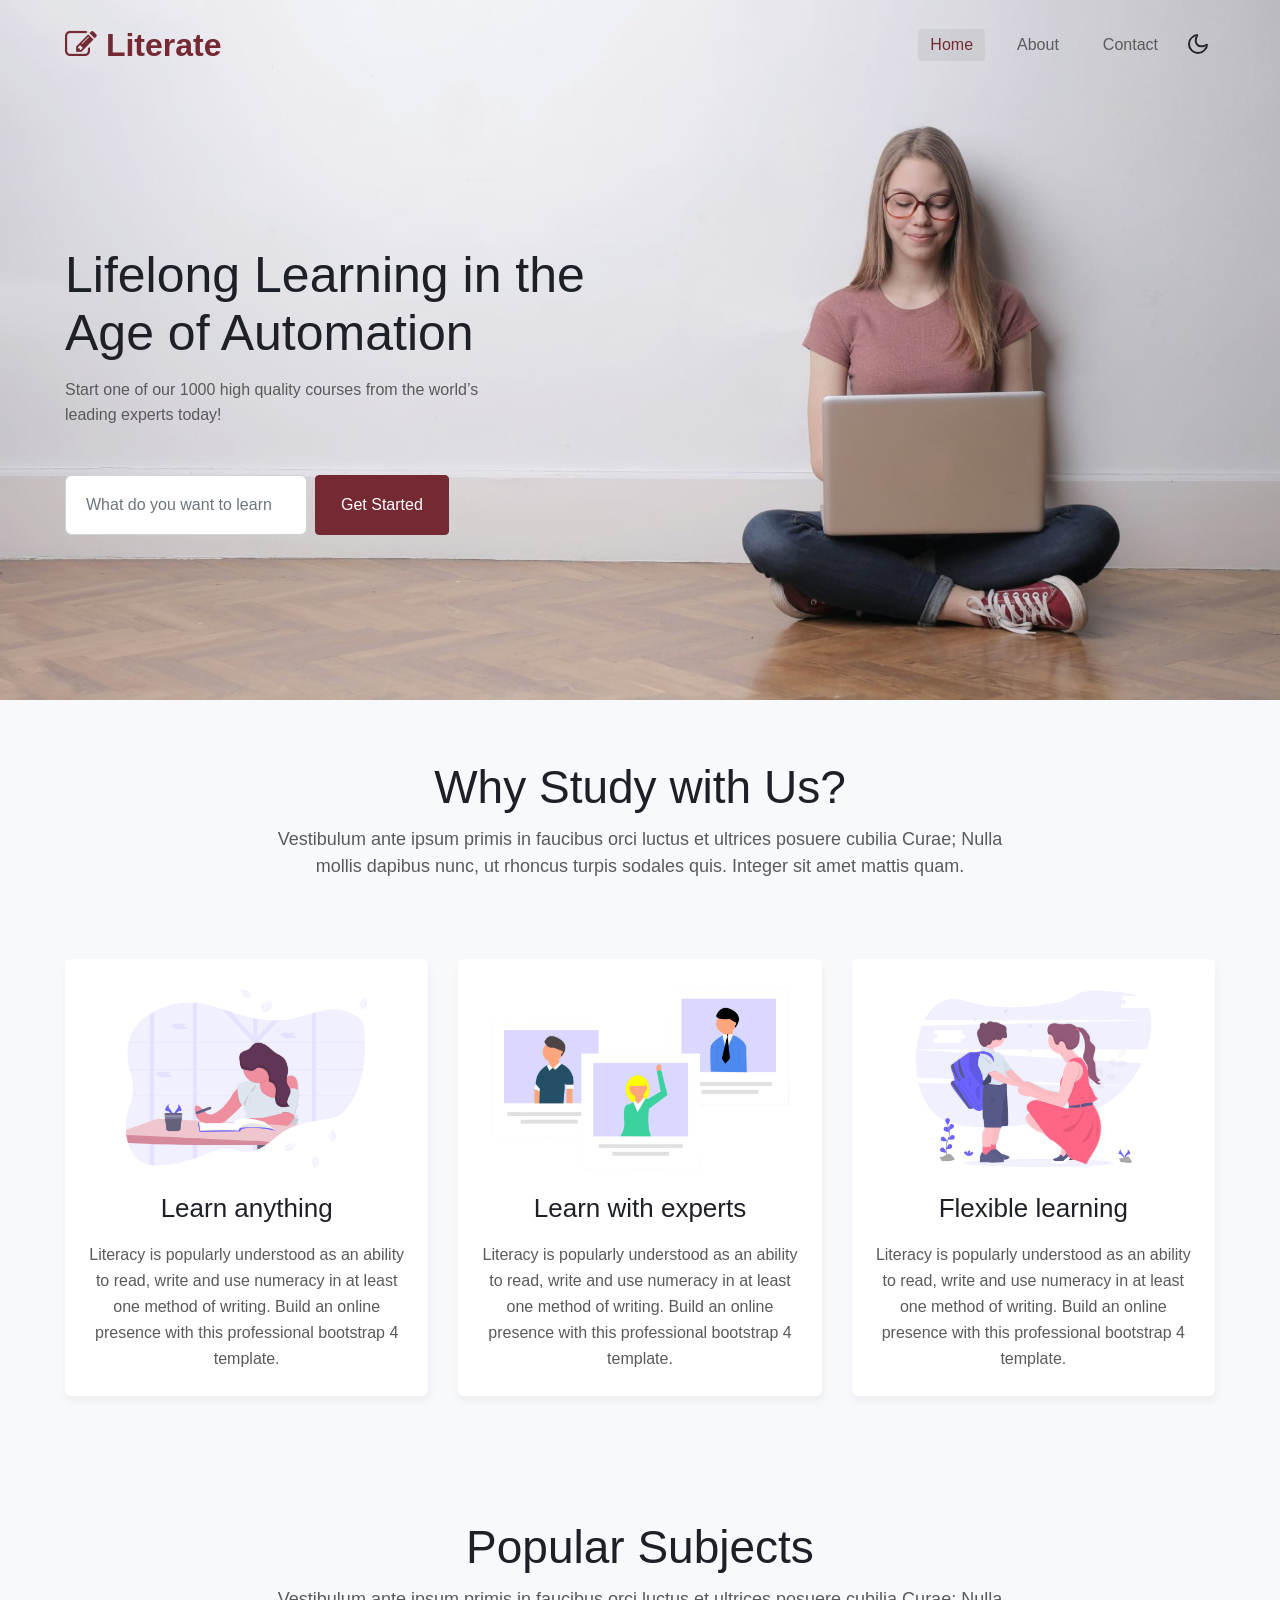
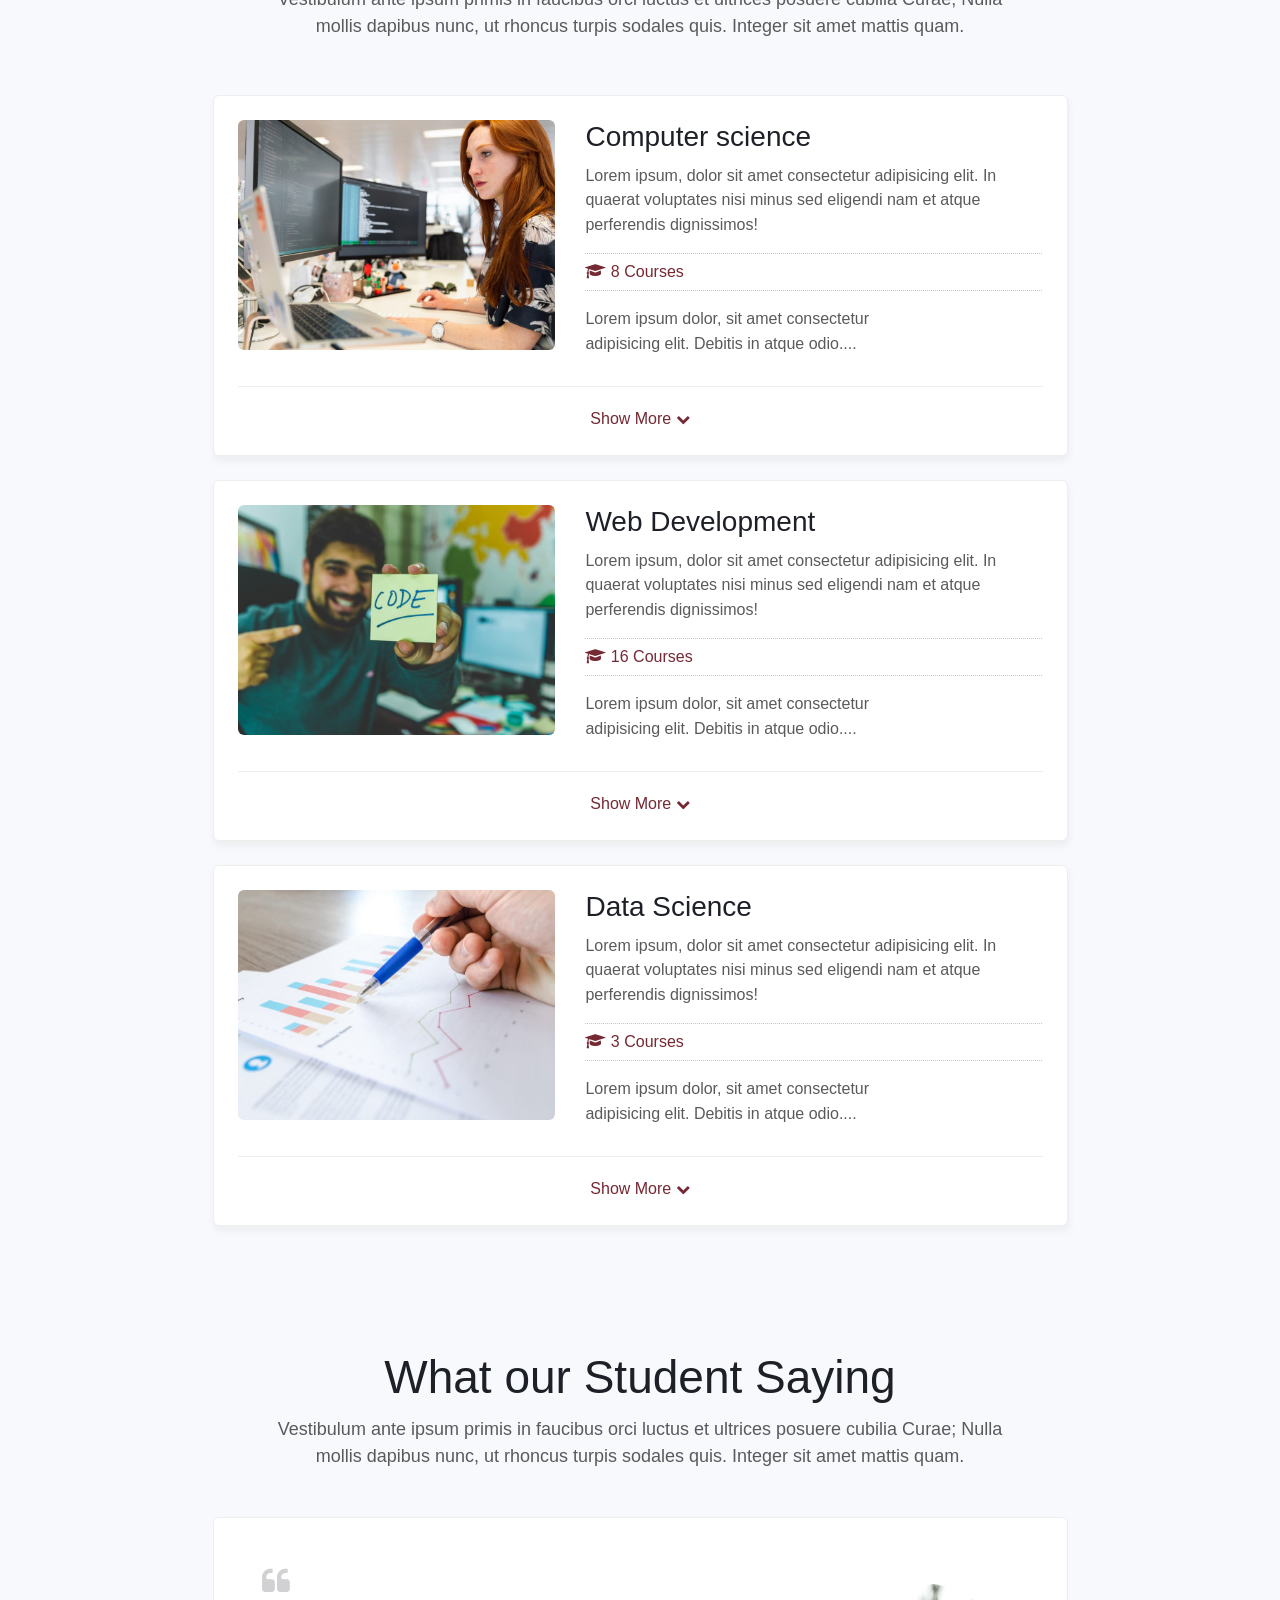
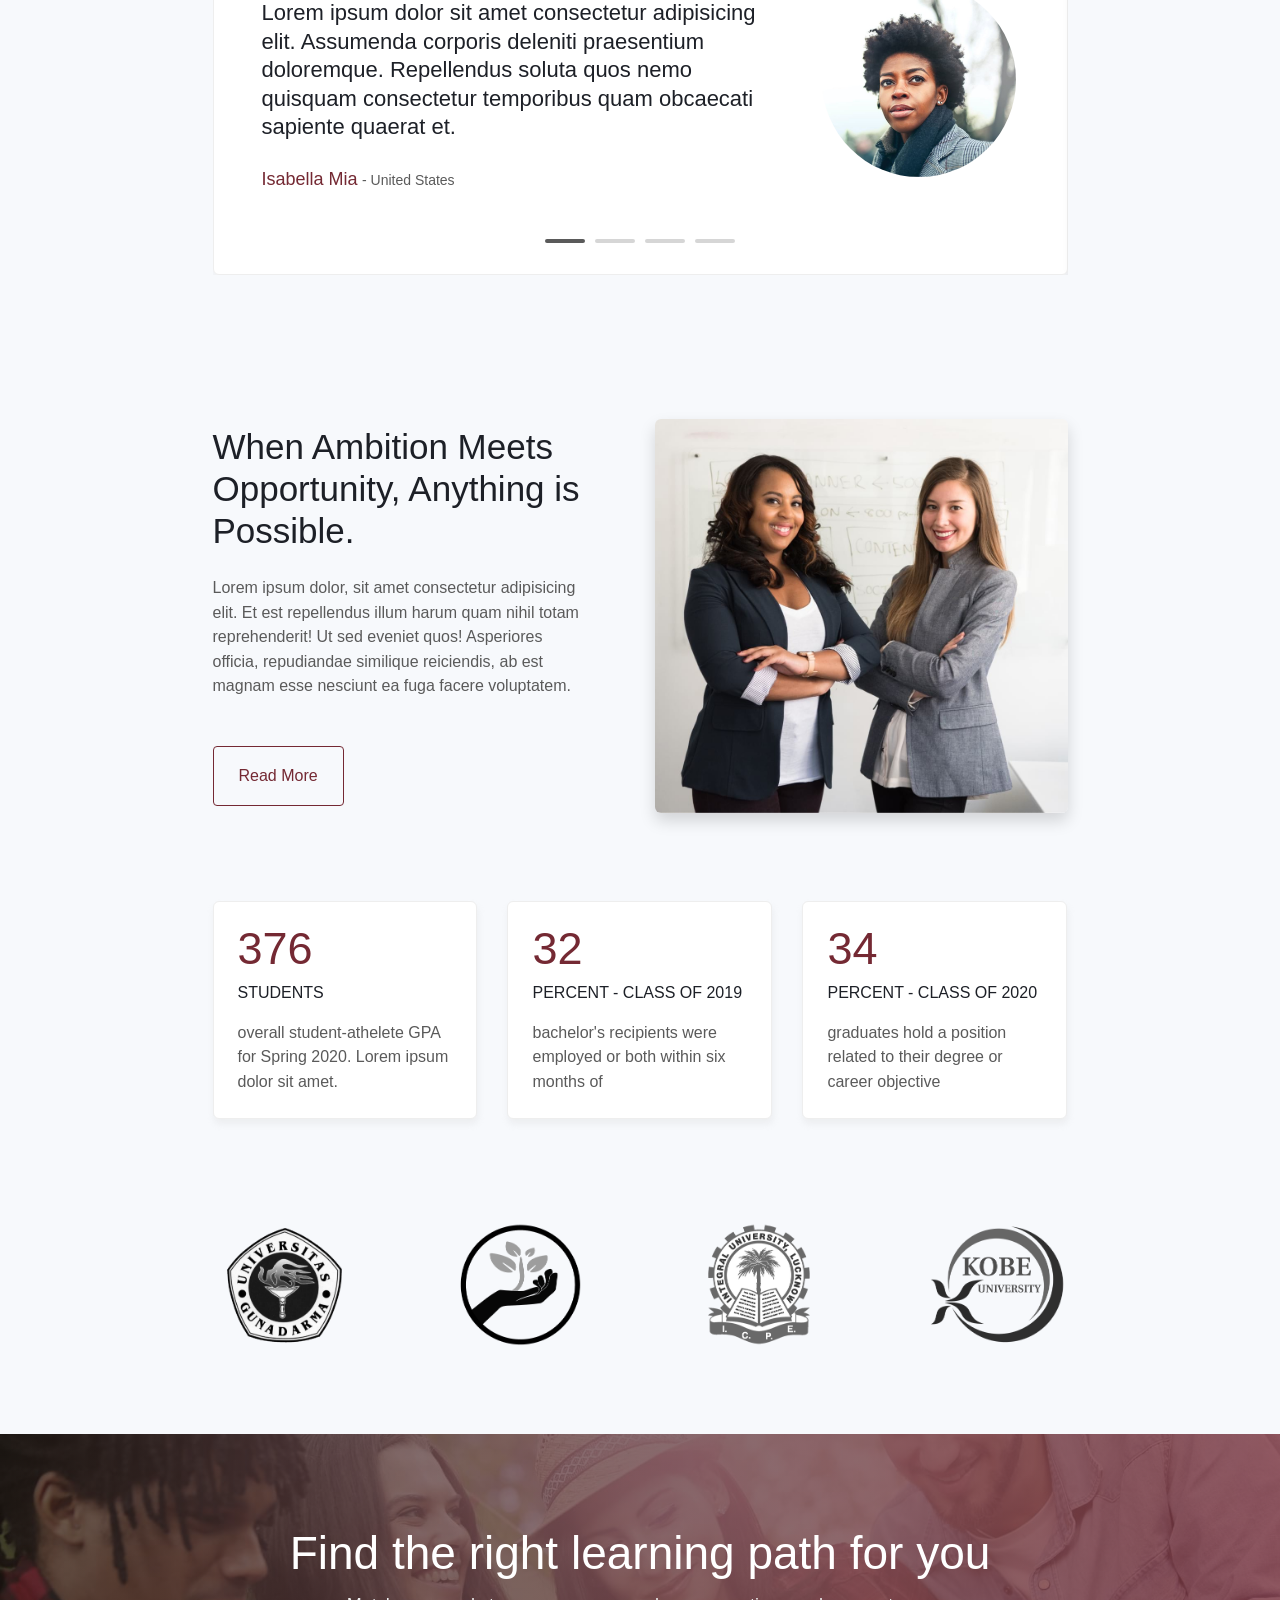
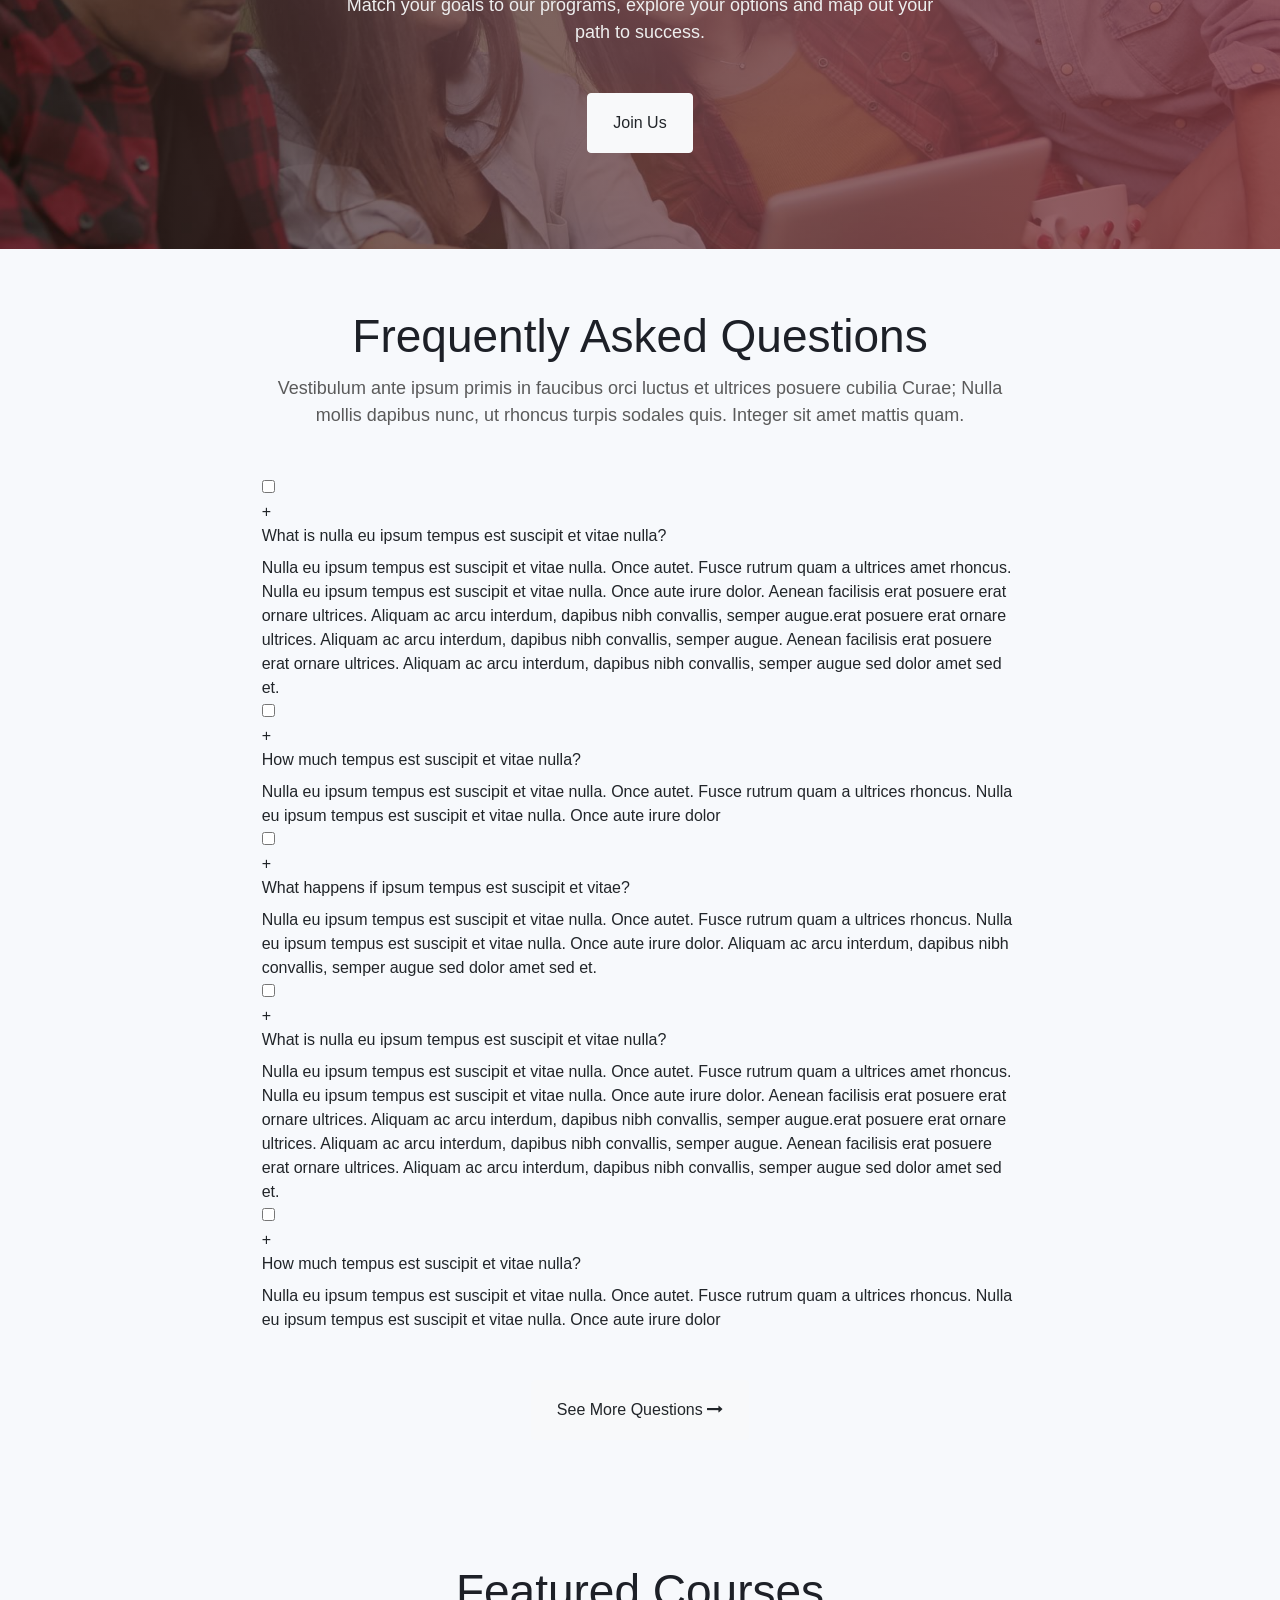
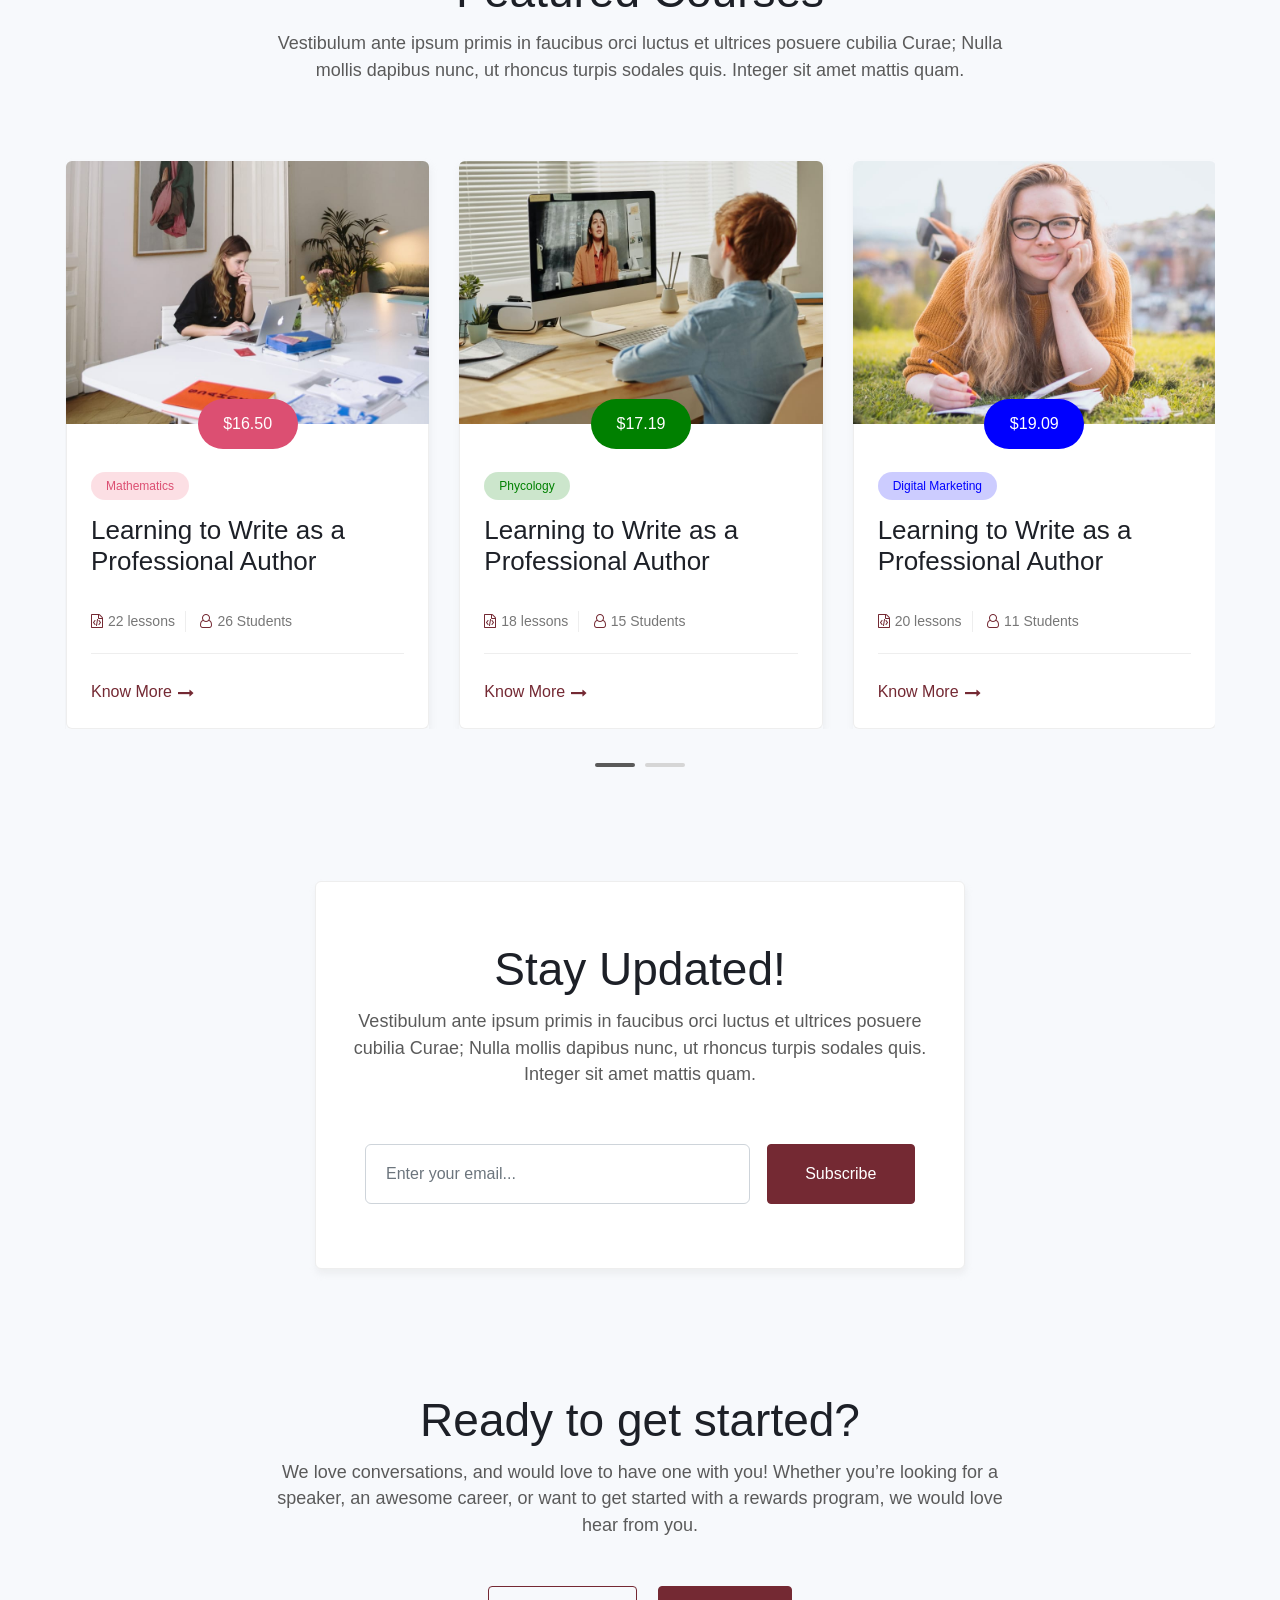
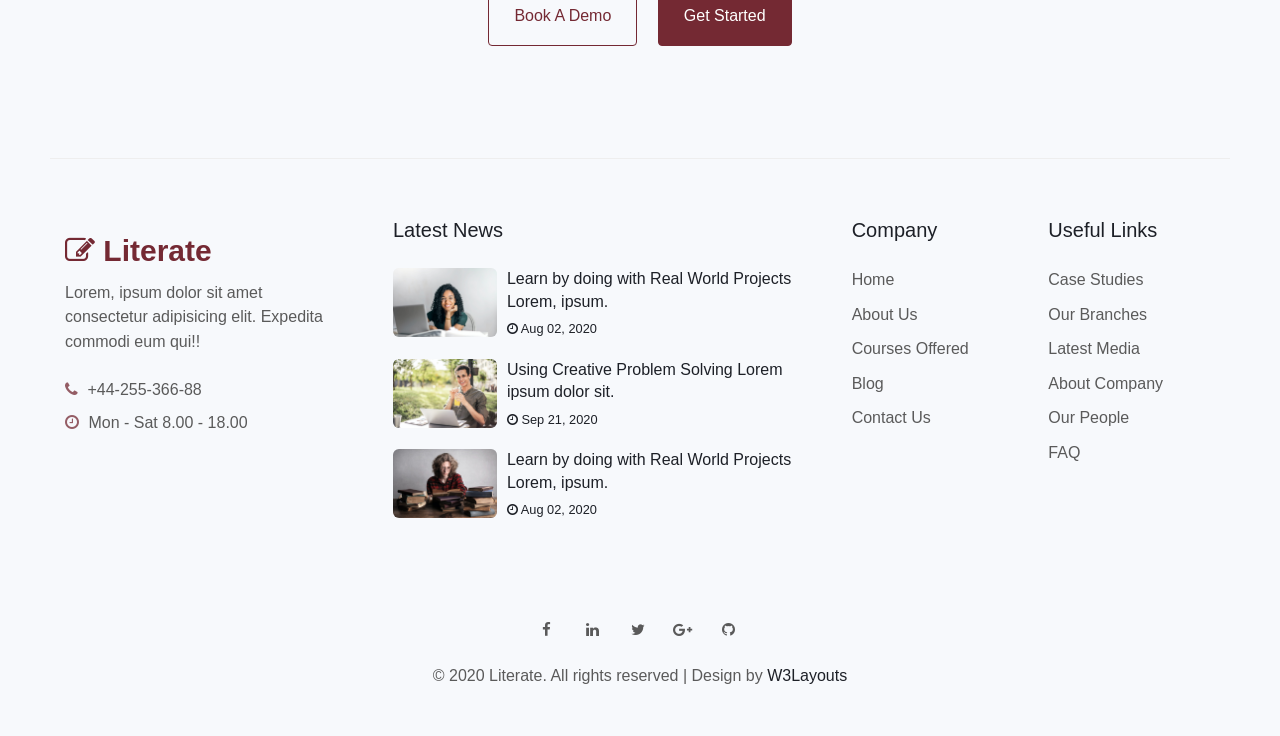
==== index.html @ dc0c5766 "final project" ====
<!doctype html>
<html lang="en">
  <head>
    <!-- Required meta tags -->
    <meta charset="utf-8">
    <meta name="viewport" content="width=device-width, initial-scale=1, shrink-to-fit=no">

    <title>Literate an Education Category Bootstrap Responsive Website Template | Home :: W3Layouts</title>

    <!-- Template CSS -->
    <link rel="stylesheet" href="assets/css/style-starter.css">
  </head>
  <body>
<!--header-->
<section class="w3l-header">
  <header id="site-header" class="fixed-top">
    <div class="container">
      <nav class="navbar navbar-expand-lg navbar-dark stroke">
        <a class="navbar-brand" href="index.html">
          <span class="fa fa-pencil-square-o"></span> Literate
        </a>
        <!-- if logo is image enable this   
    <a class="navbar-brand" href="#index.html">
        <img src="image-path" alt="Your logo" title="Your logo" style="height:35px;" />
    </a> -->
        <button class="navbar-toggler  collapsed bg-gradient" type="button" data-toggle="collapse" data-target="#navbarTogglerDemo02"
          aria-controls="navbarTogglerDemo02" aria-expanded="false" aria-label="Toggle navigation">
          <span class="navbar-toggler-icon fa icon-expand fa-bars"></span>
          <span class="navbar-toggler-icon fa icon-close fa-times"></span>
          </span>
        </button>

        <div class="collapse navbar-collapse" id="navbarTogglerDemo02">
          <ul class="navbar-nav ml-auto">
            <li class="nav-item active">
              <a class="nav-link" href="index.html">Home <span class="sr-only">(current)</span></a>
            </li>
            <li class="nav-item @@about-active">
              <a class="nav-link" href="about.html">About</a>
            </li>
            <li class="nav-item @@contact-active">
              <a class="nav-link" href="contact.html">Contact</a>
            </li>
          </ul>
        </div>
        <!-- toggle switch for light and dark theme -->
        <div class="mobile-position">
          <label class="theme-selector">
            <input type="checkbox" id="themeToggle">
            <i class="gg-sun"></i>
            <i class="gg-moon"></i>
          </label>
        </div>
        <!-- //toggle switch for light and dark theme -->      </nav>
    </div>
  </header>
  <!--/header-->
</section>
<!-- index-block1 -->
<div class="w3l-index1">
  <div class="content">
    <div class="container">
      <div class="row align-items-center">
        <div class="col-lg-6 content-left">
          <h3>Lifelong Learning in the Age of Automation
          </h3>
          <p class="mt-3 mb-lg-5 mb-4">Start one of our 1000 high quality courses from the world’s leading experts today!</p>
          <form class="form-inline search-course d-flex">
            <input type="search" class="form-control mb-2 mr-sm-2" id="inlineFormInput" placeholder="What do you want to learn?" required="required">
            <button type="submit" class="btn btn-primary theme-button mb-2">Get Started</button>
          </form>
        </div>
      </div>
      <div class="clear"></div>
    </div>
  </div>
</div>
<!-- //index-block1 -->

<!-- index-block2 -->
<section class="w3l-index2 py-5">
  <div class="container py-md-3">
    <div class="header-section text-center mx-auto">
      <h3>Why Study with Us? </h3>
      <p class="my-3"> Vestibulum ante ipsum primis in faucibus orci luctus et ultrices posuere cubilia Curae;
        Nulla mollis dapibus nunc, ut rhoncus
        turpis sodales quis. Integer sit amet mattis quam.</p>
    </div>
    <div class="row bottom_grids pt-md-3 text-center">
      <div class="col-lg-4 col-md-6 mt-5">
        <div class="s-block">
          <a href="blog-single.html" class="d-block p-lg-4 p-3">
            <img src="assets/images/s1.png" alt="" class="img-fluid img-curve" />
            <h3 class="my-3">Learn anything</h3>
            <p class="">Literacy is popularly understood as an ability to read, write and use numeracy in at least one method of writing. Build an online presence with this professional bootstrap 4 template.</p>
          </a>
        </div>
      </div>
      <div class="col-lg-4 col-md-6 mt-5">
        <div class="s-block">
          <a href="blog-single.html" class="d-block p-lg-4 p-3">
            <img src="assets/images/s3.png" alt="" class="img-fluid img-curve" />
            <h3 class="my-3">Learn with experts</h3>
            <p class="">Literacy is popularly understood as an ability to read, write and use numeracy in at least one method of writing. Build an online presence with this professional bootstrap 4 template.</p>
          </a>
        </div>
      </div>
      <div class="col-lg-4 col-md-6 mt-5">
        <div class="s-block">
          <a href="blog-single.html" class="d-block p-lg-4 p-3">
            <img src="assets/images/s2.png" alt="" class="img-fluid img-curve" />
            <h3 class="my-3">Flexible learning</h3>
            <p class="">Literacy is popularly understood as an ability to read, write and use numeracy in at least one method of writing. Build an online presence with this professional bootstrap 4 template.</p>
          </a>
        </div>
      </div>
    </div>
  </div>
</section>
<!-- /index-block2 -->
<!-- index-block2 -->
<section class="w3l-index3 py-5">
  <div class="container py-md-3">
    <div class="header-section text-center mx-auto">
      <h3>Popular Subjects </h3>
      <p class="my-3"> Vestibulum ante ipsum primis in faucibus orci luctus et ultrices posuere cubilia Curae;
        Nulla mollis dapibus nunc, ut rhoncus
        turpis sodales quis. Integer sit amet mattis quam.</p>
    </div>
    <div class="row pt-md-3">
      <div class="col-lg-9 col-md-10 mx-auto">
        <div class="accordion" id="accordionExample">
          <div class="subject-card mt-4">
            <div class="subject-card-header p-0" id="headingOne">
              <a href="#" class="card__title p-3 p-lg-4 collapsed d-block" data-toggle="collapse" data-target="#collapseOne" aria-expanded="false"
                aria-controls="collapseOne">
                <div class="row">
                  <div class="col-md-5 subject-img">
                    <img src="assets/images/s1.jpg" class="img-fluid img-curve" alt="" />
                  </div>
                  <div class="col-md-7 subject-content mt-md-0 mt-4">
                    <h3>Computer science</h3>
                    <p>Lorem ipsum, dolor sit amet consectetur adipisicing elit. In quaerat voluptates nisi minus sed eligendi nam et atque
                      perferendis dignissimos!</p>
                    <span class="course-number"><span class="fa fa-graduation-cap" aria-hidden="true"></span> 8 Courses</span>
                    <p class="sub-para">Lorem ipsum dolor, sit amet consectetur adipisicing elit. Debitis in atque odio....</p>
                  </div>
                </div>
                <span class="collapsed">
                  Show More <i class="fa fa-chevron-down" aria-hidden="true"></i>
                </span>
                <span class="expanded">
                  Show Less <i class="fa fa-chevron-up" aria-hidden="true"></i>
                </span>
              </a>
              
            </div>

            <div id="collapseOne" class="collapse" aria-labelledby="headingOne" data-parent="#accordionExample" style="">
              <div class="card-body p-3 p-lg-4">
                <div class="row">
                  <div class="col-md-6 pr-md-4">
                    <div class="course-details">
                      <h4>Why Study with Us?</h4>
                      <ul>
                        <li><img src="assets/images/check.png" alt="tick"> overall student-athelete GPA for Spring 2020</li>
                        <li><img src="assets/images/check.png" alt="tick"> bachelor's recipients were employed or both within six months of</li>
                        <li><img src="assets/images/check.png" alt="tick"> gradueates hold a position related to their degree or career objective</li>
                      </ul>
                    </div>
                    <div class="course-details mt-5">
                      <h4>Subject features:</h4>
                      <ol>
                        <li>overall student-athelete GPA for Spring 2020</li>
                        <li>bachelor's recipients were employed or both within six months of</li>
                        <li>gradueates hold a position related to their degree or career objective</li>
                        <li>overall student-athelete GPA for Spring 2020</li>
                        <li>bachelor's recipients were employed or both within six months of</li>
                        <li>gradueates hold a position related to their degree or career objective</li>
                      </ol>
                    </div>
                    <div class="course-details mt-5">
                      <h4>Subject overview:</h4>
                      <p class="mb-4">Lorem ipsum dolor sit amet consectetur adipisicing elit. Assumenda nisi fuga natus quis velit tenetur,
                        consectetur, temporibus ea quasi repellendus doloremque sit magnam dignissimos ut!</p>
                      <a class="btn btn-light" href="courses.html">View all Courses</a>
                    </div>
                  </div>
                  <div class="col-md-6 pl-md-4 mt-md-0 mt-5">
                    <div class="course-details">
                      <h4>Subject overview:</h4>
                      <p>Lorem ipsum dolor sit amet consectetur adipisicing elit. Assumenda nisi fuga natus quis velit tenetur, consectetur,
                        temporibus ea quasi repellendus doloremque sit magnam dignissimos ut!</p>
                      <img src="assets/images/banner.jpg" class="img-fluid img-curve my-3" alt="" />
                      <p>Lorem, ipsum dolor sit amet consectetur adipisicing elit.</p>
                    </div>
                    <div class="course-details mt-5">
                      <h4>Subject benefits:</h4>
                      <p class="mb-3">Lorem ipsum dolor sit amet consectetur adipisicing elit perferendis dignissimos!</p>
                      <ol>
                        <li>overall student-athelete GPA for Spring 2020</li>
                        <li>bachelor's recipients were employed or both within six months of</li>
                        <li>gradueates hold a position related to their degree or career objective</li>
                        <li>overall student-athelete GPA for Spring 2020</li>
                      </ol>
                    </div>
                  </div>
                </div>
              </div>
            </div>
          </div>

          <div class="subject-card mt-4">
            <div class="subject-card-header p-0" id="headingTwo">
              <a href="#" class="card__title p-3 p-lg-4 collapsed d-block" data-toggle="collapse" data-target="#collapseTwo" aria-expanded="false"
                aria-controls="collapseTwo">
                <div class="row">
                  <div class="col-md-5 subject-img">
                    <img src="assets/images/s2.jpg" class="img-fluid img-curve" alt="" />
                  </div>
                  <div class="col-md-7 subject-content mt-md-0 mt-4">
                    <h3>Web Development</h3>
                    <p>Lorem ipsum, dolor sit amet consectetur adipisicing elit. In quaerat voluptates nisi minus sed eligendi nam et atque
                      perferendis dignissimos!</p>
                    <span class="course-number"><span class="fa fa-graduation-cap" aria-hidden="true"></span> 16 Courses</span>
                    <p class="sub-para">Lorem ipsum dolor, sit amet consectetur adipisicing elit. Debitis in atque odio....</p>
                  </div>
                </div>
                <span class="collapsed">
                  Show More <i class="fa fa-chevron-down" aria-hidden="true"></i>
                </span>
                <span class="expanded">
                  Show Less <i class="fa fa-chevron-up" aria-hidden="true"></i>
                </span>
              </a>
            </div>
            <div id="collapseTwo" class="collapse" aria-labelledby="headingTwo" data-parent="#accordionExample" style="">
              <div class="card-body para__style">
                <div class="row">
                  <div class="col-md-6 pr-md-4">
                    <div class="course-details">
                      <h4>Why Study with Us?</h4>
                      <ul>
                        <li><img src="assets/images/check.png" alt="tick"> overall student-athelete GPA for Spring 2020</li>
                        <li><img src="assets/images/check.png" alt="tick"> bachelor's recipients were employed or both within six months of</li>
                        <li><img src="assets/images/check.png" alt="tick"> gradueates hold a position related to their degree or career objective</li>
                      </ul>
                    </div>
                    <div class="course-details mt-5">
                      <h4>Subject features:</h4>
                      <ol>
                        <li>overall student-athelete GPA for Spring 2020</li>
                        <li>bachelor's recipients were employed or both within six months of</li>
                        <li>gradueates hold a position related to their degree or career objective</li>
                        <li>overall student-athelete GPA for Spring 2020</li>
                        <li>bachelor's recipients were employed or both within six months of</li>
                        <li>gradueates hold a position related to their degree or career objective</li>
                      </ol>
                    </div>
                    <div class="course-details mt-5">
                      <h4>Subject overview:</h4>
                      <p class="mb-4">Lorem ipsum dolor sit amet consectetur adipisicing elit. Assumenda nisi fuga natus quis velit tenetur,
                        consectetur, temporibus ea quasi repellendus doloremque sit magnam dignissimos ut!</p>
                      <a class="btn btn-light" href="courses.html">View all Courses</a>
                    </div>
                  </div>
                  <div class="col-md-6 pl-md-4 mt-md-0 mt-5">
                    <div class="course-details">
                      <h4>Subject overview:</h4>
                      <p>Lorem ipsum dolor sit amet consectetur adipisicing elit. Assumenda nisi fuga natus quis velit tenetur, consectetur,
                        temporibus ea quasi repellendus doloremque sit magnam dignissimos ut!</p>
                      <img src="assets/images/banner.jpg" class="img-fluid img-curve my-3" alt="" />
                      <p>Lorem, ipsum dolor sit amet consectetur adipisicing elit.</p>
                    </div>
                    <div class="course-details mt-5">
                      <h4>Subject benefits:</h4>
                      <p class="mb-3">Lorem ipsum dolor sit amet consectetur adipisicing elit perferendis dignissimos!</p>
                      <ol>
                        <li>overall student-athelete GPA for Spring 2020</li>
                        <li>bachelor's recipients were employed or both within six months of</li>
                        <li>gradueates hold a position related to their degree or career objective</li>
                        <li>overall student-athelete GPA for Spring 2020</li>
                      </ol>
                    </div>
                  </div>
                </div>
              </div>
            </div>
          </div>

          <div class="subject-card mt-4">
            <div class="subject-card-header p-0" id="headingThree">
              <a href="#" class="card__title p-3 p-lg-4 collapsed d-block" data-toggle="collapse" data-target="#collapseThree" aria-expanded="false"
                aria-controls="collapseThree">
                <div class="row">
                  <div class="col-md-5 subject-img">
                    <img src="assets/images/s3.jpg" class="img-fluid img-curve" alt="" />
                  </div>
                  <div class="col-md-7 subject-content mt-md-0 mt-4">
                    <h3>Data Science</h3>
                    <p>Lorem ipsum, dolor sit amet consectetur adipisicing elit. In quaerat voluptates nisi minus sed eligendi nam et atque
                      perferendis dignissimos!</p>
                    <span class="course-number"><span class="fa fa-graduation-cap" aria-hidden="true"></span> 3 Courses</span>
                    <p class="sub-para">Lorem ipsum dolor, sit amet consectetur adipisicing elit. Debitis in atque odio....</p>
                  </div>
                </div>
                <span class="collapsed">
                  Show More <i class="fa fa-chevron-down" aria-hidden="true"></i>
                </span>
                <span class="expanded">
                  Show Less <i class="fa fa-chevron-up" aria-hidden="true"></i>
                </span>
              </a>
            </div>
            <div id="collapseThree" class="collapse" aria-labelledby="headingThree" data-parent="#accordionExample" style="">
              <div class="card-body para__style">
                <div class="row">
                  <div class="col-md-6 pr-md-4">
                    <div class="course-details">
                      <h4>Why Study with Us?</h4>
                      <ul>
                        <li><img src="assets/images/check.png" alt="tick"> overall student-athelete GPA for Spring 2020</li>
                        <li><img src="assets/images/check.png" alt="tick"> bachelor's recipients were employed or both within six months of</li>
                        <li><img src="assets/images/check.png" alt="tick"> gradueates hold a position related to their degree or career objective</li>
                      </ul>
                    </div>
                    <div class="course-details mt-5">
                      <h4>Subject features:</h4>
                      <ol>
                        <li>overall student-athelete GPA for Spring 2020</li>
                        <li>bachelor's recipients were employed or both within six months of</li>
                        <li>gradueates hold a position related to their degree or career objective</li>
                        <li>overall student-athelete GPA for Spring 2020</li>
                        <li>bachelor's recipients were employed or both within six months of</li>
                        <li>gradueates hold a position related to their degree or career objective</li>
                      </ol>
                    </div>
                    <div class="course-details mt-5">
                      <h4>Subject overview:</h4>
                      <p class="mb-4">Lorem ipsum dolor sit amet consectetur adipisicing elit. Assumenda nisi fuga natus quis velit tenetur,
                        consectetur, temporibus ea quasi repellendus doloremque sit magnam dignissimos ut!</p>
                      <a class="btn btn-light" href="courses.html">View all Courses</a>
                    </div>
                  </div>
                  <div class="col-md-6 pl-md-4  mt-md-0 mt-5">
                    <div class="course-details">
                      <h4>Subject overview:</h4>
                      <p>Lorem ipsum dolor sit amet consectetur adipisicing elit. Assumenda nisi fuga natus quis velit tenetur, consectetur,
                        temporibus ea quasi repellendus doloremque sit magnam dignissimos ut!</p>
                      <img src="assets/images/banner.jpg" class="img-fluid img-curve my-3" alt="" />
                      <p>Lorem, ipsum dolor sit amet consectetur adipisicing elit.</p>
                    </div>
                    <div class="course-details mt-5">
                      <h4>Subject benefits:</h4>
                      <p class="mb-3">Lorem ipsum dolor sit amet consectetur adipisicing elit perferendis dignissimos!</p>
                      <ol>
                        <li>overall student-athelete GPA for Spring 2020</li>
                        <li>bachelor's recipients were employed or both within six months of</li>
                        <li>gradueates hold a position related to their degree or career objective</li>
                        <li>overall student-athelete GPA for Spring 2020</li>
                      </ol>
                    </div>
                  </div>
                </div>
              </div>
            </div>
          </div>
        </div>
      </div>
    </div>
  </div>
</section>
<!-- /index-block2 -->
<section class="w3l-testimonials" id="testimonials">
  <div class="testimonials py-5">
    <div class="container py-lg-3">
      <div class="header-section text-center mx-auto">
        <h3>What our Student Saying </h3>
        <p class="my-3"> Vestibulum ante ipsum primis in faucibus orci luctus et ultrices posuere cubilia Curae;
          Nulla mollis dapibus nunc, ut rhoncus
          turpis sodales quis. Integer sit amet mattis quam.</p>
      </div>
      <div class="row mt-4">
        <div class="col-lg-9 col-md-10 mx-auto">
          <div class="owl-testimonials owl-carousel owl-theme">
            <div class="item">
              <div class="slider-info mt-lg-4 mt-3">
                <div class="message">
                  <span class="fa fa-quote-left" aria-hidden="true"></span>
                  <p>Lorem ipsum dolor sit amet consectetur adipisicing elit. Assumenda corporis deleniti praesentium doloremque. Repellendus soluta quos nemo quisquam consectetur temporibus quam obcaecati sapiente quaerat et.</p>
                  <div class="name mt-4">
                    <h4>Isabella Mia</h4>
                    <p>- United States</p>
                  </div>
                </div>
                <div class="img-circle">
                  <img src="assets/images/team3.jpg" class="img-fluid testimonial-img" alt="client image">
                </div>
              </div>
            </div>
            <div class="item">
              <div class="slider-info mt-lg-4 mt-3">
                <div class="message">
                  <span class="fa fa-quote-left" aria-hidden="true"></span>
                  <p>Lorem ipsum dolor sit amet consectetur adipisicing elit. Assumenda corporis deleniti praesentium doloremque. Repellendus soluta quos nemo quisquam consectetur temporibus quam obcaecati sapiente quaerat et.</p>
                  <div class="name mt-4">
                    <h4>Benjamin Lucas</h4>
                    <p>- Sweden</p>
                  </div>
                </div>
                <div class="img-circle">
                  <img src="assets/images/team4.jpg" class="img-fluid testimonial-img" alt="client image">
                </div>
              </div>
            </div>
            <div class="item">
              <div class="slider-info mt-lg-4 mt-3">
                <div class="message">
                  <span class="fa fa-quote-left" aria-hidden="true"></span>
                  <p>Lorem ipsum dolor sit amet consectetur adipisicing elit. Assumenda corporis deleniti praesentium doloremque. Repellendus soluta quos nemo quisquam consectetur temporibus quam obcaecati sapiente quaerat et.</p>
                  <div class="name mt-4">
                    <h4>Oliver Bradley</h4>
                    <p>- United Kingdom</p>
                  </div>
                </div>
                <div class="img-circle">
                  <img src="assets/images/team1.jpg" class="img-fluid testimonial-img" alt="client image">
                </div>
              </div>
            </div>
            <div class="item">
              <div class="slider-info mt-lg-4 mt-3">
                <div class="message">
                  <span class="fa fa-quote-left" aria-hidden="true"></span>
                  <p>Lorem ipsum dolor sit amet consectetur adipisicing elit. Assumenda corporis deleniti praesentium doloremque. Repellendus soluta quos nemo quisquam consectetur temporibus quam obcaecati sapiente quaerat et.</p>
                  <div class="name mt-4">
                    <h4>William James</h4>
                    <p>- United States</p>
                  </div>
                </div>
                <div class="img-circle">
                  <img src="assets/images/team2.jpg" class="img-fluid testimonial-img" alt="client image">
                </div>
              </div>
            </div>
          </div>
        </div>
      </div>
    </div>
  </div>
</section>
<section class="w3l-index4 py-4">
  <div class="container py-lg-3 mt-3">
    <div class="row mt-4">
      <div class="col-lg-9 col-md-10 mx-auto">
        <div class="row align-items-center">
          <div class="col-lg-6 book-info pr-lg-5">
            <h3 class="mb-md-4 mb-3">When Ambition Meets Opportunity, Anything is Possible.</h3>
            <p class="mb-md-5 mb-4">Lorem ipsum dolor, sit amet consectetur adipisicing elit. Et est repellendus illum harum quam nihil totam
              reprehenderit! Ut sed eveniet quos! Asperiores officia, repudiandae similique reiciendis, ab est magnam esse nesciunt ea fuga facere
              voluptatem.</p>
            <a href="about.html" class="btn btn-outline-primary theme-button">Read More</a>
          </div>
          <div class="col-lg-6 mt-lg-0 mt-5">
            <img src="assets/images/stat.jpg" class="img-fluid shadow img-curve" alt="" />
          </div>
        </div>
      </div>
    </div>
  </div>
</section>
<!-- stats -->
<section class="w3l-stats pb-5 pt-4" id="stats">
  <div class="gallery-inner container pb-lg-3">
    <div class="row mt-4">
      <div class="col-lg-9 col-md-10 mx-auto">
        <div class="row stats-con align-items-stretch">
          <div class="col-lg-4 col-sm-6">
            <div class="stats_info counter_grid">
              <p class="counter">1058</p>
              <h4>Students</h4>
              <p>overall student-athelete GPA for Spring 2020. Lorem ipsum dolor sit amet.</p>
            </div>
          </div>
          <div class="col-lg-4 col-sm-6 mt-sm-0 mt-4">
            <div class="stats_info counter_grid1">
              <p class="counter">89</p>
              <h4>Percent - Class of 2019</h4>
              <p>bachelor's recipients were employed or both within six months of</p>
            </div>
          </div>
          <div class="col-lg-4 col-sm-6 mt-lg-0 mt-sm-5 mt-4">
            <div class="stats_info counter_grid">
              <p class="counter">97</p>
              <h4>Percent - Class of 2020</h4>
              <p>graduates hold a position related to their degree or career objective</p>
            </div>
          </div>
        </div>
      </div>
    </div>
  </div>
</section>
<!-- //stats -->
<!-- logos Section -->
<section class="w3l-logos pb-5">
  <div class="container py-lg-3">
    <div class="row">
      <div class="col-lg-10 mx-auto">
        <div class="owl-logos owl-carousel owl-theme logo-view">
          <div class="item">
            <img src="assets/images/logo1.png" alt="company-logo" class="img-fluid">
          </div>
          <div class="item">
            <img src="assets/images/logo2.png" alt="company-logo" class="img-fluid">

          </div>
          <div class="item">
            <img src="assets/images/logo3.png" alt="company-logo" class="img-fluid">

          </div>
          <div class="item">
            <img src="assets/images/logo4.png" alt="company-logo" class="img-fluid">

          </div>
        </div>
      </div>
    </div>
  </div>
</section>
<!-- //logos Section -->
<section class="w3l-index5 py-5 text-center">
  <div class="container py-lg-5">
    <div class="row">
      <div class="col-lg-9 col-md-10 mx-auto">
        <div class="header-section white join mb-5">
          <h3>Find the right learning path for you</h3>
          <p class="my-3">Match your goals to our programs, explore your options and map out your path to success.</p>
        </div>
        <a href="login.html" class="btn btn-light theme-button">Join Us</a>
      </div>
    </div>
  </div>
</section>
<section class="w3l-faq py-5">
  <div class="faq-content py-lg-3">
    <div class="container">
      <div class="header-section mb-5 text-center mx-auto">
        <h3>Frequently Asked Questions </h3>
        <p class="my-3"> Vestibulum ante ipsum primis in faucibus orci luctus et ultrices posuere cubilia Curae;
          Nulla mollis dapibus nunc, ut rhoncus
          turpis sodales quis. Integer sit amet mattis quam.</p>
      </div>
      <div class="row">
        <div class="col-lg-8 col-md-9 mx-auto">
          <div class="faq-question">
            <input id="q1" type="checkbox" class="panel">
            <div class="plus">+</div>
            <label for="q1" class="panel-title">What is nulla eu ipsum tempus est suscipit et vitae nulla?</label>
            <div class="panel-content">Nulla eu ipsum tempus est suscipit et vitae nulla. Once autet.
              Fusce rutrum quam a ultrices amet rhoncus. Nulla eu ipsum tempus est suscipit et vitae nulla. Once
              aute irure dolor. Aenean facilisis erat posuere erat ornare ultrices. Aliquam ac arcu interdum,
              dapibus nibh convallis, semper augue.erat posuere erat ornare ultrices. Aliquam ac arcu interdum,
              dapibus nibh convallis, semper augue. Aenean facilisis erat posuere erat ornare ultrices.
              Aliquam ac arcu interdum, dapibus nibh convallis, semper augue sed dolor amet sed et. </div>
          </div>
          <div class="faq-question">
            <input id="q2" type="checkbox" class="panel">
            <div class="plus">+</div>
            <label for="q2" class="panel-title">How much tempus est suscipit et vitae nulla?</label>
            <div class="panel-content">Nulla eu ipsum tempus est suscipit et vitae nulla. Once autet.
              Fusce rutrum quam a ultrices rhoncus. Nulla eu ipsum tempus est suscipit et vitae nulla. Once
              aute irure dolor
            </div>
          </div>
          <div class="faq-question">
            <input id="q3" type="checkbox" class="panel">
            <div class="plus">+</div>
            <label for="q3" class="panel-title">What happens if ipsum tempus est suscipit et vitae?</label>
            <div class="panel-content">Nulla eu ipsum tempus est suscipit et vitae nulla. Once autet.
              Fusce rutrum quam a ultrices rhoncus. Nulla eu ipsum tempus est suscipit et vitae nulla. Once
              aute irure dolor. Aliquam ac arcu interdum, dapibus nibh convallis, semper augue sed dolor amet sed et.
            </div>
          </div>
          <div class="faq-question">
            <input id="q4" type="checkbox" class="panel">
            <div class="plus">+</div>
            <label for="q4" class="panel-title">What is nulla eu ipsum tempus est suscipit et vitae nulla?</label>
            <div class="panel-content">Nulla eu ipsum tempus est suscipit et vitae nulla. Once autet.
              Fusce rutrum quam a ultrices amet rhoncus. Nulla eu ipsum tempus est suscipit et vitae nulla. Once
              aute irure dolor. Aenean facilisis erat posuere erat ornare ultrices. Aliquam ac arcu interdum,
              dapibus nibh convallis, semper augue.erat posuere erat ornare ultrices. Aliquam ac arcu interdum,
              dapibus nibh convallis, semper augue. Aenean facilisis erat posuere erat ornare ultrices.
              Aliquam ac arcu interdum, dapibus nibh convallis, semper augue sed dolor amet sed et. </div>
          </div>
          <div class="faq-question">
            <input id="q5" type="checkbox" class="panel">
            <div class="plus">+</div>
            <label for="q5" class="panel-title">How much tempus est suscipit et vitae nulla?</label>
            <div class="panel-content">Nulla eu ipsum tempus est suscipit et vitae nulla. Once autet.
              Fusce rutrum quam a ultrices rhoncus. Nulla eu ipsum tempus est suscipit et vitae nulla. Once
              aute irure dolor
            </div>
          </div>
          <div class="more text-center mt-5">
            <a href="faq.html" class="btn btn-light theme-button">See more questions <span class="fa fa-long-arrow-right"></span></a>
          </div>
        </div>
      </div>
    </div>
  </div>
</section>
<!-- courses Section -->
<section class="w3l-courses py-5">
  <div class="container py-lg-3">
    <div class="header-section mb-5 text-center mx-auto">
      <h3>Featured Courses </h3>
      <p class="my-3"> Vestibulum ante ipsum primis in faucibus orci luctus et ultrices posuere cubilia Curae;
        Nulla mollis dapibus nunc, ut rhoncus
        turpis sodales quis. Integer sit amet mattis quam.</p>
    </div>
    <div class="owl-courses owl-carousel owl-theme">
      <div class="item">
        <div class="course-grid">
          <div class="course-img">
            <a href="courses-single.html"><img src="assets/images/s4.jpg" alt=" " class="img-fluid">
              <div class="price red">
                <h4>$16.50</h4>
              </div>
            </a>
          </div>
          <div class="course-cont">
            <span class="subject red">Mathematics</span>
            <h5 class="card-title"><a href="courses-single.html">Learning to Write as a Professional Author</a></h5>
            <ul class="admin-post">
              <li>
                <span class="fa fa-file-code-o"></span>22 lessons
              </li>
              <li>
                <span class="fa fa-user-o"></span>26 Students
              </li>
            </ul>
            <a href="courses-single.html" class="blog-btn mt-3">Know More <span class="fa fa-long-arrow-right" aria-hidden="true"></span></a>
          </div>
        </div>
      </div>
      <div class="item">
        <div class="course-grid">
          <div class="course-img">
            <a href="courses-single.html"><img src="assets/images/s5.jpg" alt=" " class="img-fluid">
              <div class="price green">
                <h4>$17.19</h4>
              </div>
            </a>
          </div>
          <div class="course-cont">
            <span class="subject green">Phycology</span>
            <h5 class="card-title"><a href="courses-single.html">Learning to Write as a Professional Author</a></h5>
            <ul class="admin-post">
              <li>
                <span class="fa fa-file-code-o"></span>18 lessons
              </li>
              <li>
                <span class="fa fa-user-o"></span>15 Students
              </li>
            </ul>
            <a href="courses-single.html" class="blog-btn mt-3">Know More <span class="fa fa-long-arrow-right" aria-hidden="true"></span></a>
          </div>
        </div>

      </div>
      <div class="item">
        <div class="course-grid">
          <div class="course-img">
            <a href="courses-single.html"><img src="assets/images/s6.jpg" alt=" " class="img-fluid">
              <div class="price blue">
                <h4>$19.09</h4>
              </div>
            </a>
          </div>
          <div class="course-cont">
            <span class="subject blue">Digital Marketing</span>
            <h5 class="card-title"><a href="courses-single.html">Learning to Write as a Professional Author</a></h5>
            <ul class="admin-post">
              <li>
                <span class="fa fa-file-code-o"></span>20 lessons
              </li>
              <li>
                <span class="fa fa-user-o"></span>11 Students
              </li>
            </ul>
            <a href="courses-single.html" class="blog-btn mt-3">Know More <span class="fa fa-long-arrow-right" aria-hidden="true"></span></a>
          </div>
        </div>

      </div>
      <div class="item">
        <div class="course-grid">
          <div class="course-img">
            <a href="courses-single.html"><img src="assets/images/s1.jpg" alt=" " class="img-fluid">
              <div class="price green">
                <h4>$45.49</h4>
              </div>
            </a>
          </div>
          <div class="course-cont">
            <span class="subject green">Computer Science</span>
            <h5 class="card-title"><a href="courses-single.html">Learning to Write as a Professional Author</a></h5>
            <ul class="admin-post">
              <li>
                <span class="fa fa-file-code-o"></span>15 lessons
              </li>
              <li>
                <span class="fa fa-user-o"></span>48 Students
              </li>
            </ul>
            <a href="courses-single.html" class="blog-btn mt-3">Know More <span class="fa fa-long-arrow-right" aria-hidden="true"></span></a>
          </div>
        </div>

      </div>
      <div class="item">
        <div class="course-grid">
          <div class="course-img">
            <a href="courses-single.html"><img src="assets/images/s2.jpg" alt=" " class="img-fluid">
              <div class="price red">
                <h4>$28.15</h4>
              </div>
            </a>
          </div>
          <div class="course-cont">
            <span class="subject red">Data Science</span>
            <h5 class="card-title"><a href="courses-single.html">Learning to Write as a Professional Author</a></h5>
            <ul class="admin-post">
              <li>
                <span class="fa fa-file-code-o"></span>5 lessons
              </li>
              <li>
                <span class="fa fa-user-o"></span>12 Students
              </li>
            </ul>
            <a href="courses-single.html" class="blog-btn mt-3">Know More <span class="fa fa-long-arrow-right" aria-hidden="true"></span></a>
          </div>
        </div>

      </div>
    </div>
  </div>
</section>
<!-- //courses Section -->
<!-- subscribe section -->
<section class="w3l-subscribe py-5">
  <div class="container py-lg-3">
    <div class="row mt-4">
      <div class="col-lg-9 col-md-10 mx-auto">
        <div class="subscribe mx-auto">
          <div class="header-section text-center mx-auto">
            <h3>Stay Updated! </h3>
            <p class="my-3"> Vestibulum ante ipsum primis in faucibus orci luctus et ultrices posuere cubilia Curae;
              Nulla mollis dapibus nunc, ut rhoncus
              turpis sodales quis. Integer sit amet mattis quam.</p>
          </div>
          <form action="#" method="post" class="subscribe-wthree pt-2 mt-5">
            <div class="d-flex flex-wrap subscribe-wthree-field">
              <input class="form-control" type="email" placeholder="Enter your email..." name="email" required="">
              <button class="btn btn-primary theme-button" type="submit">Subscribe</button>
            </div>
          </form>
        </div>
      </div>
    </div>
  </div>
</section>
<!-- //subscribe -->
<!-- getstarted -->
<section class="w3l-getstarted py-5">
  <div class="container py-md-3 text-center">
    <div class="header-section mx-auto">
      <h3>Ready to get started? </h3>
      <p class="my-3"> We love conversations, and would love to have one with you! Whether you’re looking for a speaker, an awesome career, or want to get started with a rewards program, we would love hear from you.</p>
    </div>
    <div class="buttons mt-5">
      <a href="contact.html" class="btn btn-outline-primary mr-2 theme-button">Book a Demo</a>
      <a href="login.html" class="btn btn-primary theme-button ml-2">Get Started</a>
    </div>
  </div>
</section>
<!-- / getstarted -->
<footer>
  <!-- footer -->
  <section class="w3l-footer">
    <div class="w3l-footer-16-main py-5">
      <div class="container">
        <div class="row footer-border">
          <div class="col-lg-3 col-md-5 column pr-md-0">
            <h1><a href="index.html" class="footer-brand-logo"><span class="fa fa-pencil-square-o"></span> Literate</a></h1>
            <p>Lorem, ipsum dolor sit amet consectetur adipisicing elit. Expedita commodi eum qui!!</p>
            <ul class="mt-4 contact">
              <li>
                <p><span class="fa fa-phone" aria-hidden="true"></span> <a href="tel:+44-255-366-88">+44-255-366-88</a></p>
              </li>
              <li>
                <p><span class="fa fa-clock-o" aria-hidden="true"></span> Mon - Sat 8.00 - 18.00</p>
              </li>
            </ul>
          </div>
          <div class="col-lg-5 col-md-5 column pl-md-5 mt-md-0 mt-5">
            <h3>Latest News</h3>
            <a class="d-grid twitter-feed" href="#blog-single.html">
              <img src="assets/images/b1.jpg" class="img-fluid img-curve" alt="">
              <p class="twitter-title">Learn by doing with Real World Projects Lorem, ipsum.<br>

                <label class="small"><span class="fa fa-clock-o"></span> Aug 02, 2020</label>
              </p>
            </a>
            <a class="d-grid twitter-feed" href="#blog-single.html">
              <img src="assets/images/b5.jpg" class="img-fluid img-curve" alt="">
              <p class="twitter-title">Using Creative Problem Solving Lorem ipsum dolor sit.<br>

                <label class="small"><span class="fa fa-clock-o"></span> Sep 21, 2020</label>
              </p>
            </a>
            <a class="d-grid twitter-feed" href="#blog-single.html">
              <img src="assets/images/b3.jpg" class="img-fluid img-curve" alt="">
              <p class="twitter-title">Learn by doing with Real World Projects Lorem, ipsum.<br>

                <label class="small"><span class="fa fa-clock-o"></span> Aug 02, 2020</label>
              </p>
            </a>
            </ul>
          </div>
          <div class="col-lg-2 col-md-4 col-sm-6 column mt-md-0 mt-5">
            <h3>Company</h3>
            <ul class="footer-gd-16">
              <li><a href="index.html">Home</a></li>
              <li><a href="about.html">About Us</a></li>
              <li><a href="#courses.html">Courses Offered</a></li>
              <li><a href="#blog.html">Blog</a></li>
              <li><a href="contact.html">Contact Us</a></li>
            </ul>
          </div>
          <div class="col-lg-2 col-md-4 col-sm-6 column mt-md-0 mt-5">
            <h3>Useful Links</h3>
            <ul class="footer-gd-16">
              <li><a href="#url">Case Studies</a></li>
              <li><a href="#url">Our Branches</a></li>
              <li><a href="#url">Latest Media</a></li>
              <li><a href="about.html">About Company</a></li>
              <li><a href="#url">Our People</a></li>
              <li><a href="#faq.html">FAQ</a></li>
            </ul>
          </div>
        </div>
        <div class="below-section pt-4 mt-5 text-center">
          <div class="columns-2">
            <ul class="social">
              <li><a href="#facebook"><span class="fa fa-facebook" aria-hidden="true"></span></a>
              </li>
              <li><a href="#linkedin"><span class="fa fa-linkedin" aria-hidden="true"></span></a>
              </li>
              <li><a href="#twitter"><span class="fa fa-twitter" aria-hidden="true"></span></a>
              </li>
              <li><a href="#google"><span class="fa fa-google-plus" aria-hidden="true"></span></a>
              </li>
              <li><a href="#github"><span class="fa fa-github" aria-hidden="true"></span></a>
              </li>
            </ul>
          </div>
          <div class="columns mt-3">
            <p>&copy; 2020 Literate. All rights reserved | Design by <a href="https://w3layouts.com/">W3Layouts</a>
            </p>
          </div>
        </div>
      </div>
    </div>

    <!-- move top -->
    <button onclick="topFunction()" id="movetop" title="Go to top">
      <span class="fa fa-angle-up"></span>
    </button>
    <script>
      // When the user scrolls down 20px from the top of the document, show the button
      window.onscroll = function () {
        scrollFunction()
      };

      function scrollFunction() {
        if (document.body.scrollTop > 20 || document.documentElement.scrollTop > 20) {
          document.getElementById("movetop").style.display = "block";
        } else {
          document.getElementById("movetop").style.display = "none";
        }
      }

      // When the user clicks on the button, scroll to the top of the document
      function topFunction() {
        document.body.scrollTop = 0;
        document.documentElement.scrollTop = 0;
      }
    </script>
    <!-- //move top -->
    <script>
      $(function () {
        $('.navbar-toggler').click(function () {
          $('body').toggleClass('noscroll');
        })
      });
    </script>
  </section>
  <!-- //footer -->
</footer>

<!-- jQuery JS -->
<!-- <script src="assets/js/jquery-3.4.1.slim.min.js"></script> -->
<!-- jQuery JS -->
<script src="assets/js/jquery-1.9.1.min.js"></script>

<!-- Template JavaScript -->

<!-- owl carousel -->
<script src="assets/js/owl.carousel.js"></script>

<!-- script for testimonials -->
<script>
  $(document).ready(function () {
    $('.owl-testimonials').owlCarousel({
      loop: false,
      margin: 0,
      nav: false,
      responsiveClass: true,
      autoplay: true,
      autoplayTimeout: 5000,
      autoplaySpeed: 1000,
      autoplayHoverPause: false,
      responsive: {
        0: {
          items: 1,
          nav: false
        },
        480: {
          items: 1,
          nav: false
        },
        667: {
          items: 1,
          nav: false
        },
        1000: {
          items: 1,
          nav: false
        }
      }
    })
  })
</script>
<!-- //testimonials owlcarousel -->

<!-- logos for customers -->
<script>
  $(document).ready(function () {
    $('.owl-logos').owlCarousel({
      loop: true,
      margin: 0,
      nav: false,
      responsiveClass: true,
      autoplay: true,
      autoplayTimeout: 5000,
      autoplaySpeed: 1000,
      autoplayHoverPause: false,
      responsive: {
        0: {
          items: 2,
          nav: false
        },
        480: {
          items: 2,
          nav: false
        },
        667: {
          items: 3,
          nav: false
        },
        1000: {
          items: 4,
          nav: false
        }
      }
    })
  })
</script>
<!-- //logos owlcarousel -->

<!-- courses for customers -->
<script>
  $(document).ready(function () {
    $('.owl-courses').owlCarousel({
      loop: true,
      margin: 30,
      nav: false,
      responsiveClass: true,
      autoplay: true,
      autoplayTimeout: 5000,
      autoplaySpeed: 1000,
      autoplayHoverPause: false,
      responsive: {
        0: {
          items: 1
        },
        600: {
          items: 2
        },
        1000: {
          items: 3
        }
      }
    })
  })
</script>
<!-- //courses owlcarousel -->

<!-- magnific popup -->
<script src="assets/js/jquery.magnific-popup.min.js"></script>
<script>
  $(document).ready(function () {
    $('.popup-with-zoom-anim').magnificPopup({
      type: 'inline',

      fixedContentPos: false,
      fixedBgPos: true,

      overflowY: 'auto',

      closeBtnInside: true,
      preloader: false,

      midClick: true,
      removalDelay: 300,
      mainClass: 'my-mfp-zoom-in'
    });

    $('.popup-with-move-anim').magnificPopup({
      type: 'inline',

      fixedContentPos: false,
      fixedBgPos: true,

      overflowY: 'auto',

      closeBtnInside: true,
      preloader: false,

      midClick: true,
      removalDelay: 300,
      mainClass: 'my-mfp-slide-bottom'
    });
  });
</script>

<!-- responsive tabs -->
<script src="assets/js/easyResponsiveTabs.js"></script>

<!--Plug-in Initialisation-->
<script type="text/javascript">
  $(document).ready(function () {
    //Horizontal Tab
    $('#parentHorizontalTab').easyResponsiveTabs({
      type: 'default', //Types: default, vertical, accordion
      width: 'auto', //auto or any width like 600px
      fit: true, // 100% fit in a container
      tabidentify: 'hor_1', // The tab groups identifier
      activate: function (event) { // Callback function if tab is switched
        var $tab = $(this);
        var $info = $('#nested-tabInfo');
        var $name = $('span', $info);
        $name.text($tab.text());
        $info.show();
      }
    });
  });
</script>

<!-- stats number counter-->
<script src="assets/js/jquery.waypoints.min.js"></script>
<script src="assets/js/jquery.countup.js"></script>
<script>
  $('.counter').countUp();
</script>
<!-- //stats number counter -->

<!-- disable body scroll which navbar is in active -->
<script>
  $(function () {
    $('.navbar-toggler').click(function () {
      $('body').toggleClass('noscroll');
    })
  });
</script>
<!-- disable body scroll which navbar is in active -->

<!--/MENU-JS-->
<script>
  $(window).on("scroll", function () {
    var scroll = $(window).scrollTop();

    if (scroll >= 80) {
      $("#site-header").addClass("nav-fixed");
    } else {
      $("#site-header").removeClass("nav-fixed");
    }
  });

  //Main navigation Active Class Add Remove
  $(".navbar-toggler").on("click", function () {
    $("header").toggleClass("active");
  });
  $(document).on("ready", function () {
    if ($(window).width() > 991) {
      $("header").removeClass("active");
    }
    $(window).on("resize", function () {
      if ($(window).width() > 991) {
        $("header").removeClass("active");
      }
    });
  });
</script>
<!--//MENU-JS-->


<!--theme switcher dark and light mode script-->
<script>
  const bodyElement = document.querySelector('body');
  const themeToggle = document.querySelector('#themeToggle');
  const darkModeMql = window.matchMedia('(prefers-color-scheme: dark)');

  const currentTheme = localStorage.getItem('theme') ? localStorage.getItem('theme') : userPreference(darkModeMql);

  if (currentTheme) {
    bodyElement.classList.add(currentTheme);

    if (currentTheme === 'dark') {
      themeToggle.checked = true;
    }
  }

  function userPreference(e) {
    if (e.matches) {
      bodyElement.classList.add("dark");
      return "dark"
    } else {
      bodyElement.classList.remove("dark");
      return ""
    }
  }

  darkModeMql.addListener(userPreference);

  function themeSwitcher(e) {
    if (e.target.checked) {
      bodyElement.classList.add('dark');
      localStorage.setItem('theme', 'dark');
    } else {
      bodyElement.classList.remove('dark');
      localStorage.setItem('theme', '');
    }
  }

  themeToggle.addEventListener('change', themeSwitcher);
</script>
<!--//theme switcher dark and light mode script-->


<!-- Bootstrap JS -->
<script src="assets/js/bootstrap.min.js"></script>

</body>

</html>
---- assets/css/style-starter.css ----
/* Author: W3layouts
Author URL: http://w3layouts.com */


@charset "UTF-8";
/*!
 *  Font Awesome 4.7.0 by @davegandy - http://fontawesome.io - @fontawesome
 *  License - http://fontawesome.io/license (Font: SIL OFL 1.1, CSS: MIT License)
 */
/* FONT PATH
 * -------------------------- */
@font-face {
  font-family: 'FontAwesome';
  src: url("../fonts/fontawesome-webfont.eot?v=4.7.0");
  src: url("../fonts/fontawesome-webfont.eot?#iefix&v=4.7.0") format("embedded-opentype"), url("../fonts/fontawesome-webfont.woff2?v=4.7.0") format("woff2"), url("../fonts/fontawesome-webfont.woff?v=4.7.0") format("woff"), url("../fonts/fontawesome-webfont.ttf?v=4.7.0") format("truetype"), url("../fonts/fontawesome-webfont.svg?v=4.7.0#fontawesomeregular") format("svg");
  font-weight: normal;
  font-style: normal; }

.fa {
  display: inline-block;
  font: normal normal normal 14px/1 FontAwesome;
  font-size: inherit;
  text-rendering: auto;
  -webkit-font-smoothing: antialiased;
  -moz-osx-font-smoothing: grayscale; }

/* makes the font 33% larger relative to the icon container */
.fa-lg {
  font-size: 1.33333em;
  line-height: 0.75em;
  vertical-align: -15%; }

.fa-2x {
  font-size: 2em; }

.fa-3x {
  font-size: 3em; }

.fa-4x {
  font-size: 4em; }

.fa-5x {
  font-size: 5em; }

.fa-fw {
  width: 1.28571em;
  text-align: center; }

.fa-ul {
  padding-left: 0;
  margin-left: 2.14286em;
  list-style-type: none; }
  .fa-ul > li {
    position: relative; }

.fa-li {
  position: absolute;
  left: -2.14286em;
  width: 2.14286em;
  top: 0.14286em;
  text-align: center; }
  .fa-li.fa-lg {
    left: -1.85714em; }

.fa-border {
  padding: .2em .25em .15em;
  border: solid 0.08em #eee;
  border-radius: .1em; }

.fa-pull-left {
  float: left; }

.fa-pull-right {
  float: right; }

.fa.fa-pull-left {
  margin-right: .3em; }

.fa.fa-pull-right {
  margin-left: .3em; }

/* Deprecated as of 4.4.0 */
.pull-right {
  float: right; }

.pull-left {
  float: left; }

.fa.pull-left {
  margin-right: .3em; }

.fa.pull-right {
  margin-left: .3em; }

.fa-spin {
  -webkit-animation: fa-spin 2s infinite linear;
  animation: fa-spin 2s infinite linear; }

.fa-pulse {
  -webkit-animation: fa-spin 1s infinite steps(8);
  animation: fa-spin 1s infinite steps(8); }

@-webkit-keyframes fa-spin {
  0% {
    transform: rotate(0deg); }
  100% {
    transform: rotate(359deg); } }

@keyframes fa-spin {
  0% {
    transform: rotate(0deg); }
  100% {
    transform: rotate(359deg); } }

.fa-rotate-90 {
  -ms-filter: "progid:DXImageTransform.Microsoft.BasicImage(rotation=1)";
  transform: rotate(90deg); }

.fa-rotate-180 {
  -ms-filter: "progid:DXImageTransform.Microsoft.BasicImage(rotation=2)";
  transform: rotate(180deg); }

.fa-rotate-270 {
  -ms-filter: "progid:DXImageTransform.Microsoft.BasicImage(rotation=3)";
  transform: rotate(270deg); }

.fa-flip-horizontal {
  -ms-filter: "progid:DXImageTransform.Microsoft.BasicImage(rotation=0, mirror=1)";
  transform: scale(-1, 1); }

.fa-flip-vertical {
  -ms-filter: "progid:DXImageTransform.Microsoft.BasicImage(rotation=2, mirror=1)";
  transform: scale(1, -1); }

:root .fa-rotate-90,
:root .fa-rotate-180,
:root .fa-rotate-270,
:root .fa-flip-horizontal,
:root .fa-flip-vertical {
  -webkit-filter: none;
          filter: none; }

.fa-stack {
  position: relative;
  display: inline-block;
  width: 2em;
  height: 2em;
  line-height: 2em;
  vertical-align: middle; }

.fa-stack-1x, .fa-stack-2x {
  position: absolute;
  left: 0;
  width: 100%;
  text-align: center; }

.fa-stack-1x {
  line-height: inherit; }

.fa-stack-2x {
  font-size: 2em; }

.fa-inverse {
  color: #fff; }

/* Font Awesome uses the Unicode Private Use Area (PUA) to ensure screen
   readers do not read off random characters that represent icons */
.fa-glass:before {
  content: ""; }

.fa-music:before {
  content: ""; }

.fa-search:before {
  content: ""; }

.fa-envelope-o:before {
  content: ""; }

.fa-heart:before {
  content: ""; }

.fa-star:before {
  content: ""; }

.fa-star-o:before {
  content: ""; }

.fa-user:before {
  content: ""; }

.fa-film:before {
  content: ""; }

.fa-th-large:before {
  content: ""; }

.fa-th:before {
  content: ""; }

.fa-th-list:before {
  content: ""; }

.fa-check:before {
  content: ""; }

.fa-remove:before,
.fa-close:before,
.fa-times:before {
  content: ""; }

.fa-search-plus:before {
  content: ""; }

.fa-search-minus:before {
  content: ""; }

.fa-power-off:before {
  content: ""; }

.fa-signal:before {
  content: ""; }

.fa-gear:before,
.fa-cog:before {
  content: ""; }

.fa-trash-o:before {
  content: ""; }

.fa-home:before {
  content: ""; }

.fa-file-o:before {
  content: ""; }

.fa-clock-o:before {
  content: ""; }

.fa-road:before {
  content: ""; }

.fa-download:before {
  content: ""; }

.fa-arrow-circle-o-down:before {
  content: ""; }

.fa-arrow-circle-o-up:before {
  content: ""; }

.fa-inbox:before {
  content: ""; }

.fa-play-circle-o:before {
  content: ""; }

.fa-rotate-right:before,
.fa-repeat:before {
  content: ""; }

.fa-refresh:before {
  content: ""; }

.fa-list-alt:before {
  content: ""; }

.fa-lock:before {
  content: ""; }

.fa-flag:before {
  content: ""; }

.fa-headphones:before {
  content: ""; }

.fa-volume-off:before {
  content: ""; }

.fa-volume-down:before {
  content: ""; }

.fa-volume-up:before {
  content: ""; }

.fa-qrcode:before {
  content: ""; }

.fa-barcode:before {
  content: ""; }

.fa-tag:before {
  content: ""; }

.fa-tags:before {
  content: ""; }

.fa-book:before {
  content: ""; }

.fa-bookmark:before {
  content: ""; }

.fa-print:before {
  content: ""; }

.fa-camera:before {
  content: ""; }

.fa-font:before {
  content: ""; }

.fa-bold:before {
  content: ""; }

.fa-italic:before {
  content: ""; }

.fa-text-height:before {
  content: ""; }

.fa-text-width:before {
  content: ""; }

.fa-align-left:before {
  content: ""; }

.fa-align-center:before {
  content: ""; }

.fa-align-right:before {
  content: ""; }

.fa-align-justify:before {
  content: ""; }

.fa-list:before {
  content: ""; }

.fa-dedent:before,
.fa-outdent:before {
  content: ""; }

.fa-indent:before {
  content: ""; }

.fa-video-camera:before {
  content: ""; }

.fa-photo:before,
.fa-image:before,
.fa-picture-o:before {
  content: ""; }

.fa-pencil:before {
  content: ""; }

.fa-map-marker:before {
  content: ""; }

.fa-adjust:before {
  content: ""; }

.fa-tint:before {
  content: ""; }

.fa-edit:before,
.fa-pencil-square-o:before {
  content: ""; }

.fa-share-square-o:before {
  content: ""; }

.fa-check-square-o:before {
  content: ""; }

.fa-arrows:before {
  content: ""; }

.fa-step-backward:before {
  content: ""; }

.fa-fast-backward:before {
  content: ""; }

.fa-backward:before {
  content: ""; }

.fa-play:before {
  content: ""; }

.fa-pause:before {
  content: ""; }

.fa-stop:before {
  content: ""; }

.fa-forward:before {
  content: ""; }

.fa-fast-forward:before {
  content: ""; }

.fa-step-forward:before {
  content: ""; }

.fa-eject:before {
  content: ""; }

.fa-chevron-left:before {
  content: ""; }

.fa-chevron-right:before {
  content: ""; }

.fa-plus-circle:before {
  content: ""; }

.fa-minus-circle:before {
  content: ""; }

.fa-times-circle:before {
  content: ""; }

.fa-check-circle:before {
  content: ""; }

.fa-question-circle:before {
  content: ""; }

.fa-info-circle:before {
  content: ""; }

.fa-crosshairs:before {
  content: ""; }

.fa-times-circle-o:before {
  content: ""; }

.fa-check-circle-o:before {
  content: ""; }

.fa-ban:before {
  content: ""; }

.fa-arrow-left:before {
  content: ""; }

.fa-arrow-right:before {
  content: ""; }

.fa-arrow-up:before {
  content: ""; }

.fa-arrow-down:before {
  content: ""; }

.fa-mail-forward:before,
.fa-share:before {
  content: ""; }

.fa-expand:before {
  content: ""; }

.fa-compress:before {
  content: ""; }

.fa-plus:before {
  content: ""; }

.fa-minus:before {
  content: ""; }

.fa-asterisk:before {
  content: ""; }

.fa-exclamation-circle:before {
  content: ""; }

.fa-gift:before {
  content: ""; }

.fa-leaf:before {
  content: ""; }

.fa-fire:before {
  content: ""; }

.fa-eye:before {
  content: ""; }

.fa-eye-slash:before {
  content: ""; }

.fa-warning:before,
.fa-exclamation-triangle:before {
  content: ""; }

.fa-plane:before {
  content: ""; }

.fa-calendar:before {
  content: ""; }

.fa-random:before {
  content: ""; }

.fa-comment:before {
  content: ""; }

.fa-magnet:before {
  content: ""; }

.fa-chevron-up:before {
  content: ""; }

.fa-chevron-down:before {
  content: ""; }

.fa-retweet:before {
  content: ""; }

.fa-shopping-cart:before {
  content: ""; }

.fa-folder:before {
  content: ""; }

.fa-folder-open:before {
  content: ""; }

.fa-arrows-v:before {
  content: ""; }

.fa-arrows-h:before {
  content: ""; }

.fa-bar-chart-o:before,
.fa-bar-chart:before {
  content: ""; }

.fa-twitter-square:before {
  content: ""; }

.fa-facebook-square:before {
  content: ""; }

.fa-camera-retro:before {
  content: ""; }

.fa-key:before {
  content: ""; }

.fa-gears:before,
.fa-cogs:before {
  content: ""; }

.fa-comments:before {
  content: ""; }

.fa-thumbs-o-up:before {
  content: ""; }

.fa-thumbs-o-down:before {
  content: ""; }

.fa-star-half:before {
  content: ""; }

.fa-heart-o:before {
  content: ""; }

.fa-sign-out:before {
  content: ""; }

.fa-linkedin-square:before {
  content: ""; }

.fa-thumb-tack:before {
  content: ""; }

.fa-external-link:before {
  content: ""; }

.fa-sign-in:before {
  content: ""; }

.fa-trophy:before {
  content: ""; }

.fa-github-square:before {
  content: ""; }

.fa-upload:before {
  content: ""; }

.fa-lemon-o:before {
  content: ""; }

.fa-phone:before {
  content: ""; }

.fa-square-o:before {
  content: ""; }

.fa-bookmark-o:before {
  content: ""; }

.fa-phone-square:before {
  content: ""; }

.fa-twitter:before {
  content: ""; }

.fa-facebook-f:before,
.fa-facebook:before {
  content: ""; }

.fa-github:before {
  content: ""; }

.fa-unlock:before {
  content: ""; }

.fa-credit-card:before {
  content: ""; }

.fa-feed:before,
.fa-rss:before {
  content: ""; }

.fa-hdd-o:before {
  content: ""; }

.fa-bullhorn:before {
  content: ""; }

.fa-bell:before {
  content: ""; }

.fa-certificate:before {
  content: ""; }

.fa-hand-o-right:before {
  content: ""; }

.fa-hand-o-left:before {
  content: ""; }

.fa-hand-o-up:before {
  content: ""; }

.fa-hand-o-down:before {
  content: ""; }

.fa-arrow-circle-left:before {
  content: ""; }

.fa-arrow-circle-right:before {
  content: ""; }

.fa-arrow-circle-up:before {
  content: ""; }

.fa-arrow-circle-down:before {
  content: ""; }

.fa-globe:before {
  content: ""; }

.fa-wrench:before {
  content: ""; }

.fa-tasks:before {
  content: ""; }

.fa-filter:before {
  content: ""; }

.fa-briefcase:before {
  content: ""; }

.fa-arrows-alt:before {
  content: ""; }

.fa-group:before,
.fa-users:before {
  content: ""; }

.fa-chain:before,
.fa-link:before {
  content: ""; }

.fa-cloud:before {
  content: ""; }

.fa-flask:before {
  content: ""; }

.fa-cut:before,
.fa-scissors:before {
  content: ""; }

.fa-copy:before,
.fa-files-o:before {
  content: ""; }

.fa-paperclip:before {
  content: ""; }

.fa-save:before,
.fa-floppy-o:before {
  content: ""; }

.fa-square:before {
  content: ""; }

.fa-navicon:before,
.fa-reorder:before,
.fa-bars:before {
  content: ""; }

.fa-list-ul:before {
  content: ""; }

.fa-list-ol:before {
  content: ""; }

.fa-strikethrough:before {
  content: ""; }

.fa-underline:before {
  content: ""; }

.fa-table:before {
  content: ""; }

.fa-magic:before {
  content: ""; }

.fa-truck:before {
  content: ""; }

.fa-pinterest:before {
  content: ""; }

.fa-pinterest-square:before {
  content: ""; }

.fa-google-plus-square:before {
  content: ""; }

.fa-google-plus:before {
  content: ""; }

.fa-money:before {
  content: ""; }

.fa-caret-down:before {
  content: ""; }

.fa-caret-up:before {
  content: ""; }

.fa-caret-left:before {
  content: ""; }

.fa-caret-right:before {
  content: ""; }

.fa-columns:before {
  content: ""; }

.fa-unsorted:before,
.fa-sort:before {
  content: ""; }

.fa-sort-down:before,
.fa-sort-desc:before {
  content: ""; }

.fa-sort-up:before,
.fa-sort-asc:before {
  content: ""; }

.fa-envelope:before {
  content: ""; }

.fa-linkedin:before {
  content: ""; }

.fa-rotate-left:before,
.fa-undo:before {
  content: ""; }

.fa-legal:before,
.fa-gavel:before {
  content: ""; }

.fa-dashboard:before,
.fa-tachometer:before {
  content: ""; }

.fa-comment-o:before {
  content: ""; }

.fa-comments-o:before {
  content: ""; }

.fa-flash:before,
.fa-bolt:before {
  content: ""; }

.fa-sitemap:before {
  content: ""; }

.fa-umbrella:before {
  content: ""; }

.fa-paste:before,
.fa-clipboard:before {
  content: ""; }

.fa-lightbulb-o:before {
  content: ""; }

.fa-exchange:before {
  content: ""; }

.fa-cloud-download:before {
  content: ""; }

.fa-cloud-upload:before {
  content: ""; }

.fa-user-md:before {
  content: ""; }

.fa-stethoscope:before {
  content: ""; }

.fa-suitcase:before {
  content: ""; }

.fa-bell-o:before {
  content: ""; }

.fa-coffee:before {
  content: ""; }

.fa-cutlery:before {
  content: ""; }

.fa-file-text-o:before {
  content: ""; }

.fa-building-o:before {
  content: ""; }

.fa-hospital-o:before {
  content: ""; }

.fa-ambulance:before {
  content: ""; }

.fa-medkit:before {
  content: ""; }

.fa-fighter-jet:before {
  content: ""; }

.fa-beer:before {
  content: ""; }

.fa-h-square:before {
  content: ""; }

.fa-plus-square:before {
  content: ""; }

.fa-angle-double-left:before {
  content: ""; }

.fa-angle-double-right:before {
  content: ""; }

.fa-angle-double-up:before {
  content: ""; }

.fa-angle-double-down:before {
  content: ""; }

.fa-angle-left:before {
  content: ""; }

.fa-angle-right:before {
  content: ""; }

.fa-angle-up:before {
  content: ""; }

.fa-angle-down:before {
  content: ""; }

.fa-desktop:before {
  content: ""; }

.fa-laptop:before {
  content: ""; }

.fa-tablet:before {
  content: ""; }

.fa-mobile-phone:before,
.fa-mobile:before {
  content: ""; }

.fa-circle-o:before {
  content: ""; }

.fa-quote-left:before {
  content: ""; }

.fa-quote-right:before {
  content: ""; }

.fa-spinner:before {
  content: ""; }

.fa-circle:before {
  content: ""; }

.fa-mail-reply:before,
.fa-reply:before {
  content: ""; }

.fa-github-alt:before {
  content: ""; }

.fa-folder-o:before {
  content: ""; }

.fa-folder-open-o:before {
  content: ""; }

.fa-smile-o:before {
  content: ""; }

.fa-frown-o:before {
  content: ""; }

.fa-meh-o:before {
  content: ""; }

.fa-gamepad:before {
  content: ""; }

.fa-keyboard-o:before {
  content: ""; }

.fa-flag-o:before {
  content: ""; }

.fa-flag-checkered:before {
  content: ""; }

.fa-terminal:before {
  content: ""; }

.fa-code:before {
  content: ""; }

.fa-mail-reply-all:before,
.fa-reply-all:before {
  content: ""; }

.fa-star-half-empty:before,
.fa-star-half-full:before,
.fa-star-half-o:before {
  content: ""; }

.fa-location-arrow:before {
  content: ""; }

.fa-crop:before {
  content: ""; }

.fa-code-fork:before {
  content: ""; }

.fa-unlink:before,
.fa-chain-broken:before {
  content: ""; }

.fa-question:before {
  content: ""; }

.fa-info:before {
  content: ""; }

.fa-exclamation:before {
  content: ""; }

.fa-superscript:before {
  content: ""; }

.fa-subscript:before {
  content: ""; }

.fa-eraser:before {
  content: ""; }

.fa-puzzle-piece:before {
  content: ""; }

.fa-microphone:before {
  content: ""; }

.fa-microphone-slash:before {
  content: ""; }

.fa-shield:before {
  content: ""; }

.fa-calendar-o:before {
  content: ""; }

.fa-fire-extinguisher:before {
  content: ""; }

.fa-rocket:before {
  content: ""; }

.fa-maxcdn:before {
  content: ""; }

.fa-chevron-circle-left:before {
  content: ""; }

.fa-chevron-circle-right:before {
  content: ""; }

.fa-chevron-circle-up:before {
  content: ""; }

.fa-chevron-circle-down:before {
  content: ""; }

.fa-html5:before {
  content: ""; }

.fa-css3:before {
  content: ""; }

.fa-anchor:before {
  content: ""; }

.fa-unlock-alt:before {
  content: ""; }

.fa-bullseye:before {
  content: ""; }

.fa-ellipsis-h:before {
  content: ""; }

.fa-ellipsis-v:before {
  content: ""; }

.fa-rss-square:before {
  content: ""; }

.fa-play-circle:before {
  content: ""; }

.fa-ticket:before {
  content: ""; }

.fa-minus-square:before {
  content: ""; }

.fa-minus-square-o:before {
  content: ""; }

.fa-level-up:before {
  content: ""; }

.fa-level-down:before {
  content: ""; }

.fa-check-square:before {
  content: ""; }

.fa-pencil-square:before {
  content: ""; }

.fa-external-link-square:before {
  content: ""; }

.fa-share-square:before {
  content: ""; }

.fa-compass:before {
  content: ""; }

.fa-toggle-down:before,
.fa-caret-square-o-down:before {
  content: ""; }

.fa-toggle-up:before,
.fa-caret-square-o-up:before {
  content: ""; }

.fa-toggle-right:before,
.fa-caret-square-o-right:before {
  content: ""; }

.fa-euro:before,
.fa-eur:before {
  content: ""; }

.fa-gbp:before {
  content: ""; }

.fa-dollar:before,
.fa-usd:before {
  content: ""; }

.fa-rupee:before,
.fa-inr:before {
  content: ""; }

.fa-cny:before,
.fa-rmb:before,
.fa-yen:before,
.fa-jpy:before {
  content: ""; }

.fa-ruble:before,
.fa-rouble:before,
.fa-rub:before {
  content: ""; }

.fa-won:before,
.fa-krw:before {
  content: ""; }

.fa-bitcoin:before,
.fa-btc:before {
  content: ""; }

.fa-file:before {
  content: ""; }

.fa-file-text:before {
  content: ""; }

.fa-sort-alpha-asc:before {
  content: ""; }

.fa-sort-alpha-desc:before {
  content: ""; }

.fa-sort-amount-asc:before {
  content: ""; }

.fa-sort-amount-desc:before {
  content: ""; }

.fa-sort-numeric-asc:before {
  content: ""; }

.fa-sort-numeric-desc:before {
  content: ""; }

.fa-thumbs-up:before {
  content: ""; }

.fa-thumbs-down:before {
  content: ""; }

.fa-youtube-square:before {
  content: ""; }

.fa-youtube:before {
  content: ""; }

.fa-xing:before {
  content: ""; }

.fa-xing-square:before {
  content: ""; }

.fa-youtube-play:before {
  content: ""; }

.fa-dropbox:before {
  content: ""; }

.fa-stack-overflow:before {
  content: ""; }

.fa-instagram:before {
  content: ""; }

.fa-flickr:before {
  content: ""; }

.fa-adn:before {
  content: ""; }

.fa-bitbucket:before {
  content: ""; }

.fa-bitbucket-square:before {
  content: ""; }

.fa-tumblr:before {
  content: ""; }

.fa-tumblr-square:before {
  content: ""; }

.fa-long-arrow-down:before {
  content: ""; }

.fa-long-arrow-up:before {
  content: ""; }

.fa-long-arrow-left:before {
  content: ""; }

.fa-long-arrow-right:before {
  content: ""; }

.fa-apple:before {
  content: ""; }

.fa-windows:before {
  content: ""; }

.fa-android:before {
  content: ""; }

.fa-linux:before {
  content: ""; }

.fa-dribbble:before {
  content: ""; }

.fa-skype:before {
  content: ""; }

.fa-foursquare:before {
  content: ""; }

.fa-trello:before {
  content: ""; }

.fa-female:before {
  content: ""; }

.fa-male:before {
  content: ""; }

.fa-gittip:before,
.fa-gratipay:before {
  content: ""; }

.fa-sun-o:before {
  content: ""; }

.fa-moon-o:before {
  content: ""; }

.fa-archive:before {
  content: ""; }

.fa-bug:before {
  content: ""; }

.fa-vk:before {
  content: ""; }

.fa-weibo:before {
  content: ""; }

.fa-renren:before {
  content: ""; }

.fa-pagelines:before {
  content: ""; }

.fa-stack-exchange:before {
  content: ""; }

.fa-arrow-circle-o-right:before {
  content: ""; }

.fa-arrow-circle-o-left:before {
  content: ""; }

.fa-toggle-left:before,
.fa-caret-square-o-left:before {
  content: ""; }

.fa-dot-circle-o:before {
  content: ""; }

.fa-wheelchair:before {
  content: ""; }

.fa-vimeo-square:before {
  content: ""; }

.fa-turkish-lira:before,
.fa-try:before {
  content: ""; }

.fa-plus-square-o:before {
  content: ""; }

.fa-space-shuttle:before {
  content: ""; }

.fa-slack:before {
  content: ""; }

.fa-envelope-square:before {
  content: ""; }

.fa-wordpress:before {
  content: ""; }

.fa-openid:before {
  content: ""; }

.fa-institution:before,
.fa-bank:before,
.fa-university:before {
  content: ""; }

.fa-mortar-board:before,
.fa-graduation-cap:before {
  content: ""; }

.fa-yahoo:before {
  content: ""; }

.fa-google:before {
  content: ""; }

.fa-reddit:before {
  content: ""; }

.fa-reddit-square:before {
  content: ""; }

.fa-stumbleupon-circle:before {
  content: ""; }

.fa-stumbleupon:before {
  content: ""; }

.fa-delicious:before {
  content: ""; }

.fa-digg:before {
  content: ""; }

.fa-pied-piper-pp:before {
  content: ""; }

.fa-pied-piper-alt:before {
  content: ""; }

.fa-drupal:before {
  content: ""; }

.fa-joomla:before {
  content: ""; }

.fa-language:before {
  content: ""; }

.fa-fax:before {
  content: ""; }

.fa-building:before {
  content: ""; }

.fa-child:before {
  content: ""; }

.fa-paw:before {
  content: ""; }

.fa-spoon:before {
  content: ""; }

.fa-cube:before {
  content: ""; }

.fa-cubes:before {
  content: ""; }

.fa-behance:before {
  content: ""; }

.fa-behance-square:before {
  content: ""; }

.fa-steam:before {
  content: ""; }

.fa-steam-square:before {
  content: ""; }

.fa-recycle:before {
  content: ""; }

.fa-automobile:before,
.fa-car:before {
  content: ""; }

.fa-cab:before,
.fa-taxi:before {
  content: ""; }

.fa-tree:before {
  content: ""; }

.fa-spotify:before {
  content: ""; }

.fa-deviantart:before {
  content: ""; }

.fa-soundcloud:before {
  content: ""; }

.fa-database:before {
  content: ""; }

.fa-file-pdf-o:before {
  content: ""; }

.fa-file-word-o:before {
  content: ""; }

.fa-file-excel-o:before {
  content: ""; }

.fa-file-powerpoint-o:before {
  content: ""; }

.fa-file-photo-o:before,
.fa-file-picture-o:before,
.fa-file-image-o:before {
  content: ""; }

.fa-file-zip-o:before,
.fa-file-archive-o:before {
  content: ""; }

.fa-file-sound-o:before,
.fa-file-audio-o:before {
  content: ""; }

.fa-file-movie-o:before,
.fa-file-video-o:before {
  content: ""; }

.fa-file-code-o:before {
  content: ""; }

.fa-vine:before {
  content: ""; }

.fa-codepen:before {
  content: ""; }

.fa-jsfiddle:before {
  content: ""; }

.fa-life-bouy:before,
.fa-life-buoy:before,
.fa-life-saver:before,
.fa-support:before,
.fa-life-ring:before {
  content: ""; }

.fa-circle-o-notch:before {
  content: ""; }

.fa-ra:before,
.fa-resistance:before,
.fa-rebel:before {
  content: ""; }

.fa-ge:before,
.fa-empire:before {
  content: ""; }

.fa-git-square:before {
  content: ""; }

.fa-git:before {
  content: ""; }

.fa-y-combinator-square:before,
.fa-yc-square:before,
.fa-hacker-news:before {
  content: ""; }

.fa-tencent-weibo:before {
  content: ""; }

.fa-qq:before {
  content: ""; }

.fa-wechat:before,
.fa-weixin:before {
  content: ""; }

.fa-send:before,
.fa-paper-plane:before {
  content: ""; }

.fa-send-o:before,
.fa-paper-plane-o:before {
  content: ""; }

.fa-history:before {
  content: ""; }

.fa-circle-thin:before {
  content: ""; }

.fa-header:before {
  content: ""; }

.fa-paragraph:before {
  content: ""; }

.fa-sliders:before {
  content: ""; }

.fa-share-alt:before {
  content: ""; }

.fa-share-alt-square:before {
  content: ""; }

.fa-bomb:before {
  content: ""; }

.fa-soccer-ball-o:before,
.fa-futbol-o:before {
  content: ""; }

.fa-tty:before {
  content: ""; }

.fa-binoculars:before {
  content: ""; }

.fa-plug:before {
  content: ""; }

.fa-slideshare:before {
  content: ""; }

.fa-twitch:before {
  content: ""; }

.fa-yelp:before {
  content: ""; }

.fa-newspaper-o:before {
  content: ""; }

.fa-wifi:before {
  content: ""; }

.fa-calculator:before {
  content: ""; }

.fa-paypal:before {
  content: ""; }

.fa-google-wallet:before {
  content: ""; }

.fa-cc-visa:before {
  content: ""; }

.fa-cc-mastercard:before {
  content: ""; }

.fa-cc-discover:before {
  content: ""; }

.fa-cc-amex:before {
  content: ""; }

.fa-cc-paypal:before {
  content: ""; }

.fa-cc-stripe:before {
  content: ""; }

.fa-bell-slash:before {
  content: ""; }

.fa-bell-slash-o:before {
  content: ""; }

.fa-trash:before {
  content: ""; }

.fa-copyright:before {
  content: ""; }

.fa-at:before {
  content: ""; }

.fa-eyedropper:before {
  content: ""; }

.fa-paint-brush:before {
  content: ""; }

.fa-birthday-cake:before {
  content: ""; }

.fa-area-chart:before {
  content: ""; }

.fa-pie-chart:before {
  content: ""; }

.fa-line-chart:before {
  content: ""; }

.fa-lastfm:before {
  content: ""; }

.fa-lastfm-square:before {
  content: ""; }

.fa-toggle-off:before {
  content: ""; }

.fa-toggle-on:before {
  content: ""; }

.fa-bicycle:before {
  content: ""; }

.fa-bus:before {
  content: ""; }

.fa-ioxhost:before {
  content: ""; }

.fa-angellist:before {
  content: ""; }

.fa-cc:before {
  content: ""; }

.fa-shekel:before,
.fa-sheqel:before,
.fa-ils:before {
  content: ""; }

.fa-meanpath:before {
  content: ""; }

.fa-buysellads:before {
  content: ""; }

.fa-connectdevelop:before {
  content: ""; }

.fa-dashcube:before {
  content: ""; }

.fa-forumbee:before {
  content: ""; }

.fa-leanpub:before {
  content: ""; }

.fa-sellsy:before {
  content: ""; }

.fa-shirtsinbulk:before {
  content: ""; }

.fa-simplybuilt:before {
  content: ""; }

.fa-skyatlas:before {
  content: ""; }

.fa-cart-plus:before {
  content: ""; }

.fa-cart-arrow-down:before {
  content: ""; }

.fa-diamond:before {
  content: ""; }

.fa-ship:before {
  content: ""; }

.fa-user-secret:before {
  content: ""; }

.fa-motorcycle:before {
  content: ""; }

.fa-street-view:before {
  content: ""; }

.fa-heartbeat:before {
  content: ""; }

.fa-venus:before {
  content: ""; }

.fa-mars:before {
  content: ""; }

.fa-mercury:before {
  content: ""; }

.fa-intersex:before,
.fa-transgender:before {
  content: ""; }

.fa-transgender-alt:before {
  content: ""; }

.fa-venus-double:before {
  content: ""; }

.fa-mars-double:before {
  content: ""; }

.fa-venus-mars:before {
  content: ""; }

.fa-mars-stroke:before {
  content: ""; }

.fa-mars-stroke-v:before {
  content: ""; }

.fa-mars-stroke-h:before {
  content: ""; }

.fa-neuter:before {
  content: ""; }

.fa-genderless:before {
  content: ""; }

.fa-facebook-official:before {
  content: ""; }

.fa-pinterest-p:before {
  content: ""; }

.fa-whatsapp:before {
  content: ""; }

.fa-server:before {
  content: ""; }

.fa-user-plus:before {
  content: ""; }

.fa-user-times:before {
  content: ""; }

.fa-hotel:before,
.fa-bed:before {
  content: ""; }

.fa-viacoin:before {
  content: ""; }

.fa-train:before {
  content: ""; }

.fa-subway:before {
  content: ""; }

.fa-medium:before {
  content: ""; }

.fa-yc:before,
.fa-y-combinator:before {
  content: ""; }

.fa-optin-monster:before {
  content: ""; }

.fa-opencart:before {
  content: ""; }

.fa-expeditedssl:before {
  content: ""; }

.fa-battery-4:before,
.fa-battery:before,
.fa-battery-full:before {
  content: ""; }

.fa-battery-3:before,
.fa-battery-three-quarters:before {
  content: ""; }

.fa-battery-2:before,
.fa-battery-half:before {
  content: ""; }

.fa-battery-1:before,
.fa-battery-quarter:before {
  content: ""; }

.fa-battery-0:before,
.fa-battery-empty:before {
  content: ""; }

.fa-mouse-pointer:before {
  content: ""; }

.fa-i-cursor:before {
  content: ""; }

.fa-object-group:before {
  content: ""; }

.fa-object-ungroup:before {
  content: ""; }

.fa-sticky-note:before {
  content: ""; }

.fa-sticky-note-o:before {
  content: ""; }

.fa-cc-jcb:before {
  content: ""; }

.fa-cc-diners-club:before {
  content: ""; }

.fa-clone:before {
  content: ""; }

.fa-balance-scale:before {
  content: ""; }

.fa-hourglass-o:before {
  content: ""; }

.fa-hourglass-1:before,
.fa-hourglass-start:before {
  content: ""; }

.fa-hourglass-2:before,
.fa-hourglass-half:before {
  content: ""; }

.fa-hourglass-3:before,
.fa-hourglass-end:before {
  content: ""; }

.fa-hourglass:before {
  content: ""; }

.fa-hand-grab-o:before,
.fa-hand-rock-o:before {
  content: ""; }

.fa-hand-stop-o:before,
.fa-hand-paper-o:before {
  content: ""; }

.fa-hand-scissors-o:before {
  content: ""; }

.fa-hand-lizard-o:before {
  content: ""; }

.fa-hand-spock-o:before {
  content: ""; }

.fa-hand-pointer-o:before {
  content: ""; }

.fa-hand-peace-o:before {
  content: ""; }

.fa-trademark:before {
  content: ""; }

.fa-registered:before {
  content: ""; }

.fa-creative-commons:before {
  content: ""; }

.fa-gg:before {
  content: ""; }

.fa-gg-circle:before {
  content: ""; }

.fa-tripadvisor:before {
  content: ""; }

.fa-odnoklassniki:before {
  content: ""; }

.fa-odnoklassniki-square:before {
  content: ""; }

.fa-get-pocket:before {
  content: ""; }

.fa-wikipedia-w:before {
  content: ""; }

.fa-safari:before {
  content: ""; }

.fa-chrome:before {
  content: ""; }

.fa-firefox:before {
  content: ""; }

.fa-opera:before {
  content: ""; }

.fa-internet-explorer:before {
  content: ""; }

.fa-tv:before,
.fa-television:before {
  content: ""; }

.fa-contao:before {
  content: ""; }

.fa-500px:before {
  content: ""; }

.fa-amazon:before {
  content: ""; }

.fa-calendar-plus-o:before {
  content: ""; }

.fa-calendar-minus-o:before {
  content: ""; }

.fa-calendar-times-o:before {
  content: ""; }

.fa-calendar-check-o:before {
  content: ""; }

.fa-industry:before {
  content: ""; }

.fa-map-pin:before {
  content: ""; }

.fa-map-signs:before {
  content: ""; }

.fa-map-o:before {
  content: ""; }

.fa-map:before {
  content: ""; }

.fa-commenting:before {
  content: ""; }

.fa-commenting-o:before {
  content: ""; }

.fa-houzz:before {
  content: ""; }

.fa-vimeo:before {
  content: ""; }

.fa-black-tie:before {
  content: ""; }

.fa-fonticons:before {
  content: ""; }

.fa-reddit-alien:before {
  content: ""; }

.fa-edge:before {
  content: ""; }

.fa-credit-card-alt:before {
  content: ""; }

.fa-codiepie:before {
  content: ""; }

.fa-modx:before {
  content: ""; }

.fa-fort-awesome:before {
  content: ""; }

.fa-usb:before {
  content: ""; }

.fa-product-hunt:before {
  content: ""; }

.fa-mixcloud:before {
  content: ""; }

.fa-scribd:before {
  content: ""; }

.fa-pause-circle:before {
  content: ""; }

.fa-pause-circle-o:before {
  content: ""; }

.fa-stop-circle:before {
  content: ""; }

.fa-stop-circle-o:before {
  content: ""; }

.fa-shopping-bag:before {
  content: ""; }

.fa-shopping-basket:before {
  content: ""; }

.fa-hashtag:before {
  content: ""; }

.fa-bluetooth:before {
  content: ""; }

.fa-bluetooth-b:before {
  content: ""; }

.fa-percent:before {
  content: ""; }

.fa-gitlab:before {
  content: ""; }

.fa-wpbeginner:before {
  content: ""; }

.fa-wpforms:before {
  content: ""; }

.fa-envira:before {
  content: ""; }

.fa-universal-access:before {
  content: ""; }

.fa-wheelchair-alt:before {
  content: ""; }

.fa-question-circle-o:before {
  content: ""; }

.fa-blind:before {
  content: ""; }

.fa-audio-description:before {
  content: ""; }

.fa-volume-control-phone:before {
  content: ""; }

.fa-braille:before {
  content: ""; }

.fa-assistive-listening-systems:before {
  content: ""; }

.fa-asl-interpreting:before,
.fa-american-sign-language-interpreting:before {
  content: ""; }

.fa-deafness:before,
.fa-hard-of-hearing:before,
.fa-deaf:before {
  content: ""; }

.fa-glide:before {
  content: ""; }

.fa-glide-g:before {
  content: ""; }

.fa-signing:before,
.fa-sign-language:before {
  content: ""; }

.fa-low-vision:before {
  content: ""; }

.fa-viadeo:before {
  content: ""; }

.fa-viadeo-square:before {
  content: ""; }

.fa-snapchat:before {
  content: ""; }

.fa-snapchat-ghost:before {
  content: ""; }

.fa-snapchat-square:before {
  content: ""; }

.fa-pied-piper:before {
  content: ""; }

.fa-first-order:before {
  content: ""; }

.fa-yoast:before {
  content: ""; }

.fa-themeisle:before {
  content: ""; }

.fa-google-plus-circle:before,
.fa-google-plus-official:before {
  content: ""; }

.fa-fa:before,
.fa-font-awesome:before {
  content: ""; }

.fa-handshake-o:before {
  content: ""; }

.fa-envelope-open:before {
  content: ""; }

.fa-envelope-open-o:before {
  content: ""; }

.fa-linode:before {
  content: ""; }

.fa-address-book:before {
  content: ""; }

.fa-address-book-o:before {
  content: ""; }

.fa-vcard:before,
.fa-address-card:before {
  content: ""; }

.fa-vcard-o:before,
.fa-address-card-o:before {
  content: ""; }

.fa-user-circle:before {
  content: ""; }

.fa-user-circle-o:before {
  content: ""; }

.fa-user-o:before {
  content: ""; }

.fa-id-badge:before {
  content: ""; }

.fa-drivers-license:before,
.fa-id-card:before {
  content: ""; }

.fa-drivers-license-o:before,
.fa-id-card-o:before {
  content: ""; }

.fa-quora:before {
  content: ""; }

.fa-free-code-camp:before {
  content: ""; }

.fa-telegram:before {
  content: ""; }

.fa-thermometer-4:before,
.fa-thermometer:before,
.fa-thermometer-full:before {
  content: ""; }

.fa-thermometer-3:before,
.fa-thermometer-three-quarters:before {
  content: ""; }

.fa-thermometer-2:before,
.fa-thermometer-half:before {
  content: ""; }

.fa-thermometer-1:before,
.fa-thermometer-quarter:before {
  content: ""; }

.fa-thermometer-0:before,
.fa-thermometer-empty:before {
  content: ""; }

.fa-shower:before {
  content: ""; }

.fa-bathtub:before,
.fa-s15:before,
.fa-bath:before {
  content: ""; }

.fa-podcast:before {
  content: ""; }

.fa-window-maximize:before {
  content: ""; }

.fa-window-minimize:before {
  content: ""; }

.fa-window-restore:before {
  content: ""; }

.fa-times-rectangle:before,
.fa-window-close:before {
  content: ""; }

.fa-times-rectangle-o:before,
.fa-window-close-o:before {
  content: ""; }

.fa-bandcamp:before {
  content: ""; }

.fa-grav:before {
  content: ""; }

.fa-etsy:before {
  content: ""; }

.fa-imdb:before {
  content: ""; }

.fa-ravelry:before {
  content: ""; }

.fa-eercast:before {
  content: ""; }

.fa-microchip:before {
  content: ""; }

.fa-snowflake-o:before {
  content: ""; }

.fa-superpowers:before {
  content: ""; }

.fa-wpexplorer:before {
  content: ""; }

.fa-meetup:before {
  content: ""; }

.sr-only {
  position: absolute;
  width: 1px;
  height: 1px;
  padding: 0;
  margin: -1px;
  overflow: hidden;
  clip: rect(0, 0, 0, 0);
  border: 0; }

.sr-only-focusable:active, .sr-only-focusable:focus {
  position: static;
  width: auto;
  height: auto;
  margin: 0;
  overflow: visible;
  clip: auto; }

/*!
 * Bootstrap v4.4.1 (https://getbootstrap.com/)
 * Copyright 2011-2019 The Bootstrap Authors
 * Copyright 2011-2019 Twitter, Inc.
 * Licensed under MIT (https://github.com/twbs/bootstrap/blob/master/LICENSE)
 */
:root {
  --blue: #007bff;
  --indigo: #6610f2;
  --purple: #6f42c1;
  --pink: #e83e8c;
  --red: #dc3545;
  --orange: #fd7e14;
  --yellow: #ffc107;
  --green: #28a745;
  --teal: #20c997;
  --cyan: #17a2b8;
  --white: #fff;
  --gray: #6c757d;
  --gray-dark: #343a40;
  --primary: #742933;
  --secondary: #0d5fa8;
  --success: #28a745;
  --info: #17a2b8;
  --warning: #ffc107;
  --danger: #dc3545;
  --light: #f8f9fa;
  --dark: #343a40;
  --breakpoint-xs: 0;
  --breakpoint-sm: 576px;
  --breakpoint-md: 768px;
  --breakpoint-lg: 992px;
  --breakpoint-xl: 1200px;
  --font-family-sans-serif: -apple-system, BlinkMacSystemFont, "Segoe UI", Roboto, "Helvetica Neue", Arial, "Noto Sans", sans-serif, "Apple Color Emoji", "Segoe UI Emoji", "Segoe UI Symbol", "Noto Color Emoji";
  --font-family-monospace: SFMono-Regular, Menlo, Monaco, Consolas, "Liberation Mono", "Courier New", monospace; }

*,
*::before,
*::after {
  box-sizing: border-box; }

html {
  font-family: sans-serif;
  line-height: 1.15;
  -webkit-text-size-adjust: 100%;
  -webkit-tap-highlight-color: rgba(0, 0, 0, 0); }

article, aside, figcaption, figure, footer, header, hgroup, main, nav, section {
  display: block; }

body {
  margin: 0;
  font-family: -apple-system, BlinkMacSystemFont, "Segoe UI", Roboto, "Helvetica Neue", Arial, "Noto Sans", sans-serif, "Apple Color Emoji", "Segoe UI Emoji", "Segoe UI Symbol", "Noto Color Emoji";
  font-size: 1rem;
  font-weight: 400;
  line-height: 1.5;
  color: #212529;
  text-align: left;
  background-color: #fff; }

[tabindex="-1"]:focus:not(:focus-visible) {
  outline: 0 !important; }

hr {
  box-sizing: content-box;
  height: 0;
  overflow: visible; }

h1, h2, h3, h4, h5, h6 {
  margin-top: 0;
  margin-bottom: 0.5rem; }

p {
  margin-top: 0;
  margin-bottom: 1rem; }

abbr[title],
abbr[data-original-title] {
  text-decoration: underline;
  -webkit-text-decoration: underline dotted;
          text-decoration: underline dotted;
  cursor: help;
  border-bottom: 0;
  -webkit-text-decoration-skip-ink: none;
          text-decoration-skip-ink: none; }

address {
  margin-bottom: 1rem;
  font-style: normal;
  line-height: inherit; }

ol,
ul,
dl {
  margin-top: 0;
  margin-bottom: 1rem; }

ol ol,
ul ul,
ol ul,
ul ol {
  margin-bottom: 0; }

dt {
  font-weight: 700; }

dd {
  margin-bottom: .5rem;
  margin-left: 0; }

blockquote {
  margin: 0 0 1rem; }

b,
strong {
  font-weight: bolder; }

small {
  font-size: 80%; }

sub,
sup {
  position: relative;
  font-size: 75%;
  line-height: 0;
  vertical-align: baseline; }

sub {
  bottom: -.25em; }

sup {
  top: -.5em; }

a {
  color: #742933;
  text-decoration: none;
  background-color: transparent; }
  a:hover {
    color: #3b151a;
    text-decoration: underline; }

a:not([href]) {
  color: inherit;
  text-decoration: none; }
  a:not([href]):hover {
    color: inherit;
    text-decoration: none; }

pre,
code,
kbd,
samp {
  font-family: SFMono-Regular, Menlo, Monaco, Consolas, "Liberation Mono", "Courier New", monospace;
  font-size: 1em; }

pre {
  margin-top: 0;
  margin-bottom: 1rem;
  overflow: auto; }

figure {
  margin: 0 0 1rem; }

img {
  vertical-align: middle;
  border-style: none; }

svg {
  overflow: hidden;
  vertical-align: middle; }

table {
  border-collapse: collapse; }

caption {
  padding-top: 0.75rem;
  padding-bottom: 0.75rem;
  color: #6c757d;
  text-align: left;
  caption-side: bottom; }

th {
  text-align: inherit; }

label {
  display: inline-block;
  margin-bottom: 0.5rem; }

button {
  border-radius: 0; }

button:focus {
  outline: 1px dotted;
  outline: 5px auto -webkit-focus-ring-color; }

input,
button,
select,
optgroup,
textarea {
  margin: 0;
  font-family: inherit;
  font-size: inherit;
  line-height: inherit; }

button,
input {
  overflow: visible; }

button,
select {
  text-transform: none; }

select {
  word-wrap: normal; }

button,
[type="button"],
[type="reset"],
[type="submit"] {
  -webkit-appearance: button; }

button:not(:disabled),
[type="button"]:not(:disabled),
[type="reset"]:not(:disabled),
[type="submit"]:not(:disabled) {
  cursor: pointer; }

button::-moz-focus-inner,
[type="button"]::-moz-focus-inner,
[type="reset"]::-moz-focus-inner,
[type="submit"]::-moz-focus-inner {
  padding: 0;
  border-style: none; }

input[type="radio"],
input[type="checkbox"] {
  box-sizing: border-box;
  padding: 0; }

input[type="date"],
input[type="time"],
input[type="datetime-local"],
input[type="month"] {
  -webkit-appearance: listbox; }

textarea {
  overflow: auto;
  resize: vertical; }

fieldset {
  min-width: 0;
  padding: 0;
  margin: 0;
  border: 0; }

legend {
  display: block;
  width: 100%;
  max-width: 100%;
  padding: 0;
  margin-bottom: .5rem;
  font-size: 1.5rem;
  line-height: inherit;
  color: inherit;
  white-space: normal; }
  @media (max-width: 1200px) {
    legend {
      font-size: calc(1.275rem + 0.3vw) ; } }

progress {
  vertical-align: baseline; }

[type="number"]::-webkit-inner-spin-button,
[type="number"]::-webkit-outer-spin-button {
  height: auto; }

[type="search"] {
  outline-offset: -2px;
  -webkit-appearance: none; }

[type="search"]::-webkit-search-decoration {
  -webkit-appearance: none; }

::-webkit-file-upload-button {
  font: inherit;
  -webkit-appearance: button; }

output {
  display: inline-block; }

summary {
  display: list-item;
  cursor: pointer; }

template {
  display: none; }

[hidden] {
  display: none !important; }

h1, h2, h3, h4, h5, h6,
.h1, .h2, .h3, .h4, .h5, .h6 {
  margin-bottom: 0.5rem;
  font-weight: 500;
  line-height: 1.2; }

h1, .h1 {
  font-size: 2.5rem; }
  @media (max-width: 1200px) {
    h1, .h1 {
      font-size: calc(1.375rem + 1.5vw) ; } }

h2, .h2 {
  font-size: 2rem; }
  @media (max-width: 1200px) {
    h2, .h2 {
      font-size: calc(1.325rem + 0.9vw) ; } }

h3, .h3 {
  font-size: 1.75rem; }
  @media (max-width: 1200px) {
    h3, .h3 {
      font-size: calc(1.3rem + 0.6vw) ; } }

h4, .h4 {
  font-size: 1.5rem; }
  @media (max-width: 1200px) {
    h4, .h4 {
      font-size: calc(1.275rem + 0.3vw) ; } }

h5, .h5 {
  font-size: 1.25rem; }

h6, .h6 {
  font-size: 1rem; }

.lead {
  font-size: 1.25rem;
  font-weight: 300; }

.display-1 {
  font-size: 6rem;
  font-weight: 300;
  line-height: 1.2; }
  @media (max-width: 1200px) {
    .display-1 {
      font-size: calc(1.725rem + 5.7vw) ; } }

.display-2 {
  font-size: 5.5rem;
  font-weight: 300;
  line-height: 1.2; }
  @media (max-width: 1200px) {
    .display-2 {
      font-size: calc(1.675rem + 5.1vw) ; } }

.display-3 {
  font-size: 4.5rem;
  font-weight: 300;
  line-height: 1.2; }
  @media (max-width: 1200px) {
    .display-3 {
      font-size: calc(1.575rem + 3.9vw) ; } }

.display-4 {
  font-size: 3.5rem;
  font-weight: 300;
  line-height: 1.2; }
  @media (max-width: 1200px) {
    .display-4 {
      font-size: calc(1.475rem + 2.7vw) ; } }

hr {
  margin-top: 1rem;
  margin-bottom: 1rem;
  border: 0;
  border-top: 1px solid rgba(0, 0, 0, 0.1); }

small,
.small {
  font-size: 80%;
  font-weight: 400; }

mark,
.mark {
  padding: 0.2em;
  background-color: #fcf8e3; }

.list-unstyled {
  padding-left: 0;
  list-style: none; }

.list-inline {
  padding-left: 0;
  list-style: none; }

.list-inline-item {
  display: inline-block; }
  .list-inline-item:not(:last-child) {
    margin-right: 0.5rem; }

.initialism {
  font-size: 90%;
  text-transform: uppercase; }

.blockquote {
  margin-bottom: 1rem;
  font-size: 1.25rem; }

.blockquote-footer {
  display: block;
  font-size: 80%;
  color: #6c757d; }
  .blockquote-footer::before {
    content: "\2014\00A0"; }

.img-fluid {
  max-width: 100%;
  height: auto; }

.img-thumbnail {
  padding: 0.25rem;
  background-color: #fff;
  border: 1px solid #dee2e6;
  border-radius: 0.25rem;
  max-width: 100%;
  height: auto; }

.figure {
  display: inline-block; }

.figure-img {
  margin-bottom: 0.5rem;
  line-height: 1; }

.figure-caption {
  font-size: 90%;
  color: #6c757d; }

code {
  font-size: 87.5%;
  color: #e83e8c;
  word-wrap: break-word; }
  a > code {
    color: inherit; }

kbd {
  padding: 0.2rem 0.4rem;
  font-size: 87.5%;
  color: #fff;
  background-color: #212529;
  border-radius: 0.2rem; }
  kbd kbd {
    padding: 0;
    font-size: 100%;
    font-weight: 700; }

pre {
  display: block;
  font-size: 87.5%;
  color: #212529; }
  pre code {
    font-size: inherit;
    color: inherit;
    word-break: normal; }

.pre-scrollable {
  max-height: 340px;
  overflow-y: scroll; }

.container {
  width: 100%;
  padding-right: 15px;
  padding-left: 15px;
  margin-right: auto;
  margin-left: auto; }
  @media (min-width: 576px) {
    .container {
      max-width: 540px; } }
  @media (min-width: 768px) {
    .container {
      max-width: 720px; } }
  @media (min-width: 992px) {
    .container {
      max-width: 960px; } }
  @media (min-width: 1200px) {
    .container {
      max-width: 1140px; } }

.container-fluid, .container-sm, .container-md, .container-lg, .container-xl {
  width: 100%;
  padding-right: 15px;
  padding-left: 15px;
  margin-right: auto;
  margin-left: auto; }

@media (min-width: 576px) {
  .container, .container-sm {
    max-width: 540px; } }

@media (min-width: 768px) {
  .container, .container-sm, .container-md {
    max-width: 720px; } }

@media (min-width: 992px) {
  .container, .container-sm, .container-md, .container-lg {
    max-width: 960px; } }

@media (min-width: 1200px) {
  .container, .container-sm, .container-md, .container-lg, .container-xl {
    max-width: 1140px; } }

.row {
  display: flex;
  flex-wrap: wrap;
  margin-right: -15px;
  margin-left: -15px; }

.no-gutters {
  margin-right: 0;
  margin-left: 0; }
  .no-gutters > .col,
  .no-gutters > [class*="col-"] {
    padding-right: 0;
    padding-left: 0; }

.col-1, .col-2, .col-3, .col-4, .col-5, .col-6, .col-7, .col-8, .col-9, .col-10, .col-11, .col-12, .col,
.col-auto, .col-sm-1, .col-sm-2, .col-sm-3, .col-sm-4, .col-sm-5, .col-sm-6, .col-sm-7, .col-sm-8, .col-sm-9, .col-sm-10, .col-sm-11, .col-sm-12, .col-sm,
.col-sm-auto, .col-md-1, .col-md-2, .col-md-3, .col-md-4, .col-md-5, .col-md-6, .col-md-7, .col-md-8, .col-md-9, .col-md-10, .col-md-11, .col-md-12, .col-md,
.col-md-auto, .col-lg-1, .col-lg-2, .col-lg-3, .col-lg-4, .col-lg-5, .col-lg-6, .col-lg-7, .col-lg-8, .col-lg-9, .col-lg-10, .col-lg-11, .col-lg-12, .col-lg,
.col-lg-auto, .col-xl-1, .col-xl-2, .col-xl-3, .col-xl-4, .col-xl-5, .col-xl-6, .col-xl-7, .col-xl-8, .col-xl-9, .col-xl-10, .col-xl-11, .col-xl-12, .col-xl,
.col-xl-auto {
  position: relative;
  width: 100%;
  padding-right: 15px;
  padding-left: 15px; }

.col {
  flex-basis: 0;
  flex-grow: 1;
  max-width: 100%; }

.row-cols-1 > * {
  flex: 0 0 100%;
  max-width: 100%; }

.row-cols-2 > * {
  flex: 0 0 50%;
  max-width: 50%; }

.row-cols-3 > * {
  flex: 0 0 33.33333%;
  max-width: 33.33333%; }

.row-cols-4 > * {
  flex: 0 0 25%;
  max-width: 25%; }

.row-cols-5 > * {
  flex: 0 0 20%;
  max-width: 20%; }

.row-cols-6 > * {
  flex: 0 0 16.66667%;
  max-width: 16.66667%; }

.col-auto {
  flex: 0 0 auto;
  width: auto;
  max-width: 100%; }

.col-1 {
  flex: 0 0 8.33333%;
  max-width: 8.33333%; }

.col-2 {
  flex: 0 0 16.66667%;
  max-width: 16.66667%; }

.col-3 {
  flex: 0 0 25%;
  max-width: 25%; }

.col-4 {
  flex: 0 0 33.33333%;
  max-width: 33.33333%; }

.col-5 {
  flex: 0 0 41.66667%;
  max-width: 41.66667%; }

.col-6 {
  flex: 0 0 50%;
  max-width: 50%; }

.col-7 {
  flex: 0 0 58.33333%;
  max-width: 58.33333%; }

.col-8 {
  flex: 0 0 66.66667%;
  max-width: 66.66667%; }

.col-9 {
  flex: 0 0 75%;
  max-width: 75%; }

.col-10 {
  flex: 0 0 83.33333%;
  max-width: 83.33333%; }

.col-11 {
  flex: 0 0 91.66667%;
  max-width: 91.66667%; }

.col-12 {
  flex: 0 0 100%;
  max-width: 100%; }

.order-first {
  order: -1; }

.order-last {
  order: 13; }

.order-0 {
  order: 0; }

.order-1 {
  order: 1; }

.order-2 {
  order: 2; }

.order-3 {
  order: 3; }

.order-4 {
  order: 4; }

.order-5 {
  order: 5; }

.order-6 {
  order: 6; }

.order-7 {
  order: 7; }

.order-8 {
  order: 8; }

.order-9 {
  order: 9; }

.order-10 {
  order: 10; }

.order-11 {
  order: 11; }

.order-12 {
  order: 12; }

.offset-1 {
  margin-left: 8.33333%; }

.offset-2 {
  margin-left: 16.66667%; }

.offset-3 {
  margin-left: 25%; }

.offset-4 {
  margin-left: 33.33333%; }

.offset-5 {
  margin-left: 41.66667%; }

.offset-6 {
  margin-left: 50%; }

.offset-7 {
  margin-left: 58.33333%; }

.offset-8 {
  margin-left: 66.66667%; }

.offset-9 {
  margin-left: 75%; }

.offset-10 {
  margin-left: 83.33333%; }

.offset-11 {
  margin-left: 91.66667%; }

@media (min-width: 576px) {
  .col-sm {
    flex-basis: 0;
    flex-grow: 1;
    max-width: 100%; }
  .row-cols-sm-1 > * {
    flex: 0 0 100%;
    max-width: 100%; }
  .row-cols-sm-2 > * {
    flex: 0 0 50%;
    max-width: 50%; }
  .row-cols-sm-3 > * {
    flex: 0 0 33.33333%;
    max-width: 33.33333%; }
  .row-cols-sm-4 > * {
    flex: 0 0 25%;
    max-width: 25%; }
  .row-cols-sm-5 > * {
    flex: 0 0 20%;
    max-width: 20%; }
  .row-cols-sm-6 > * {
    flex: 0 0 16.66667%;
    max-width: 16.66667%; }
  .col-sm-auto {
    flex: 0 0 auto;
    width: auto;
    max-width: 100%; }
  .col-sm-1 {
    flex: 0 0 8.33333%;
    max-width: 8.33333%; }
  .col-sm-2 {
    flex: 0 0 16.66667%;
    max-width: 16.66667%; }
  .col-sm-3 {
    flex: 0 0 25%;
    max-width: 25%; }
  .col-sm-4 {
    flex: 0 0 33.33333%;
    max-width: 33.33333%; }
  .col-sm-5 {
    flex: 0 0 41.66667%;
    max-width: 41.66667%; }
  .col-sm-6 {
    flex: 0 0 50%;
    max-width: 50%; }
  .col-sm-7 {
    flex: 0 0 58.33333%;
    max-width: 58.33333%; }
  .col-sm-8 {
    flex: 0 0 66.66667%;
    max-width: 66.66667%; }
  .col-sm-9 {
    flex: 0 0 75%;
    max-width: 75%; }
  .col-sm-10 {
    flex: 0 0 83.33333%;
    max-width: 83.33333%; }
  .col-sm-11 {
    flex: 0 0 91.66667%;
    max-width: 91.66667%; }
  .col-sm-12 {
    flex: 0 0 100%;
    max-width: 100%; }
  .order-sm-first {
    order: -1; }
  .order-sm-last {
    order: 13; }
  .order-sm-0 {
    order: 0; }
  .order-sm-1 {
    order: 1; }
  .order-sm-2 {
    order: 2; }
  .order-sm-3 {
    order: 3; }
  .order-sm-4 {
    order: 4; }
  .order-sm-5 {
    order: 5; }
  .order-sm-6 {
    order: 6; }
  .order-sm-7 {
    order: 7; }
  .order-sm-8 {
    order: 8; }
  .order-sm-9 {
    order: 9; }
  .order-sm-10 {
    order: 10; }
  .order-sm-11 {
    order: 11; }
  .order-sm-12 {
    order: 12; }
  .offset-sm-0 {
    margin-left: 0; }
  .offset-sm-1 {
    margin-left: 8.33333%; }
  .offset-sm-2 {
    margin-left: 16.66667%; }
  .offset-sm-3 {
    margin-left: 25%; }
  .offset-sm-4 {
    margin-left: 33.33333%; }
  .offset-sm-5 {
    margin-left: 41.66667%; }
  .offset-sm-6 {
    margin-left: 50%; }
  .offset-sm-7 {
    margin-left: 58.33333%; }
  .offset-sm-8 {
    margin-left: 66.66667%; }
  .offset-sm-9 {
    margin-left: 75%; }
  .offset-sm-10 {
    margin-left: 83.33333%; }
  .offset-sm-11 {
    margin-left: 91.66667%; } }

@media (min-width: 768px) {
  .col-md {
    flex-basis: 0;
    flex-grow: 1;
    max-width: 100%; }
  .row-cols-md-1 > * {
    flex: 0 0 100%;
    max-width: 100%; }
  .row-cols-md-2 > * {
    flex: 0 0 50%;
    max-width: 50%; }
  .row-cols-md-3 > * {
    flex: 0 0 33.33333%;
    max-width: 33.33333%; }
  .row-cols-md-4 > * {
    flex: 0 0 25%;
    max-width: 25%; }
  .row-cols-md-5 > * {
    flex: 0 0 20%;
    max-width: 20%; }
  .row-cols-md-6 > * {
    flex: 0 0 16.66667%;
    max-width: 16.66667%; }
  .col-md-auto {
    flex: 0 0 auto;
    width: auto;
    max-width: 100%; }
  .col-md-1 {
    flex: 0 0 8.33333%;
    max-width: 8.33333%; }
  .col-md-2 {
    flex: 0 0 16.66667%;
    max-width: 16.66667%; }
  .col-md-3 {
    flex: 0 0 25%;
    max-width: 25%; }
  .col-md-4 {
    flex: 0 0 33.33333%;
    max-width: 33.33333%; }
  .col-md-5 {
    flex: 0 0 41.66667%;
    max-width: 41.66667%; }
  .col-md-6 {
    flex: 0 0 50%;
    max-width: 50%; }
  .col-md-7 {
    flex: 0 0 58.33333%;
    max-width: 58.33333%; }
  .col-md-8 {
    flex: 0 0 66.66667%;
    max-width: 66.66667%; }
  .col-md-9 {
    flex: 0 0 75%;
    max-width: 75%; }
  .col-md-10 {
    flex: 0 0 83.33333%;
    max-width: 83.33333%; }
  .col-md-11 {
    flex: 0 0 91.66667%;
    max-width: 91.66667%; }
  .col-md-12 {
    flex: 0 0 100%;
    max-width: 100%; }
  .order-md-first {
    order: -1; }
  .order-md-last {
    order: 13; }
  .order-md-0 {
    order: 0; }
  .order-md-1 {
    order: 1; }
  .order-md-2 {
    order: 2; }
  .order-md-3 {
    order: 3; }
  .order-md-4 {
    order: 4; }
  .order-md-5 {
    order: 5; }
  .order-md-6 {
    order: 6; }
  .order-md-7 {
    order: 7; }
  .order-md-8 {
    order: 8; }
  .order-md-9 {
    order: 9; }
  .order-md-10 {
    order: 10; }
  .order-md-11 {
    order: 11; }
  .order-md-12 {
    order: 12; }
  .offset-md-0 {
    margin-left: 0; }
  .offset-md-1 {
    margin-left: 8.33333%; }
  .offset-md-2 {
    margin-left: 16.66667%; }
  .offset-md-3 {
    margin-left: 25%; }
  .offset-md-4 {
    margin-left: 33.33333%; }
  .offset-md-5 {
    margin-left: 41.66667%; }
  .offset-md-6 {
    margin-left: 50%; }
  .offset-md-7 {
    margin-left: 58.33333%; }
  .offset-md-8 {
    margin-left: 66.66667%; }
  .offset-md-9 {
    margin-left: 75%; }
  .offset-md-10 {
    margin-left: 83.33333%; }
  .offset-md-11 {
    margin-left: 91.66667%; } }

@media (min-width: 992px) {
  .col-lg {
    flex-basis: 0;
    flex-grow: 1;
    max-width: 100%; }
  .row-cols-lg-1 > * {
    flex: 0 0 100%;
    max-width: 100%; }
  .row-cols-lg-2 > * {
    flex: 0 0 50%;
    max-width: 50%; }
  .row-cols-lg-3 > * {
    flex: 0 0 33.33333%;
    max-width: 33.33333%; }
  .row-cols-lg-4 > * {
    flex: 0 0 25%;
    max-width: 25%; }
  .row-cols-lg-5 > * {
    flex: 0 0 20%;
    max-width: 20%; }
  .row-cols-lg-6 > * {
    flex: 0 0 16.66667%;
    max-width: 16.66667%; }
  .col-lg-auto {
    flex: 0 0 auto;
    width: auto;
    max-width: 100%; }
  .col-lg-1 {
    flex: 0 0 8.33333%;
    max-width: 8.33333%; }
  .col-lg-2 {
    flex: 0 0 16.66667%;
    max-width: 16.66667%; }
  .col-lg-3 {
    flex: 0 0 25%;
    max-width: 25%; }
  .col-lg-4 {
    flex: 0 0 33.33333%;
    max-width: 33.33333%; }
  .col-lg-5 {
    flex: 0 0 41.66667%;
    max-width: 41.66667%; }
  .col-lg-6 {
    flex: 0 0 50%;
    max-width: 50%; }
  .col-lg-7 {
    flex: 0 0 58.33333%;
    max-width: 58.33333%; }
  .col-lg-8 {
    flex: 0 0 66.66667%;
    max-width: 66.66667%; }
  .col-lg-9 {
    flex: 0 0 75%;
    max-width: 75%; }
  .col-lg-10 {
    flex: 0 0 83.33333%;
    max-width: 83.33333%; }
  .col-lg-11 {
    flex: 0 0 91.66667%;
    max-width: 91.66667%; }
  .col-lg-12 {
    flex: 0 0 100%;
    max-width: 100%; }
  .order-lg-first {
    order: -1; }
  .order-lg-last {
    order: 13; }
  .order-lg-0 {
    order: 0; }
  .order-lg-1 {
    order: 1; }
  .order-lg-2 {
    order: 2; }
  .order-lg-3 {
    order: 3; }
  .order-lg-4 {
    order: 4; }
  .order-lg-5 {
    order: 5; }
  .order-lg-6 {
    order: 6; }
  .order-lg-7 {
    order: 7; }
  .order-lg-8 {
    order: 8; }
  .order-lg-9 {
    order: 9; }
  .order-lg-10 {
    order: 10; }
  .order-lg-11 {
    order: 11; }
  .order-lg-12 {
    order: 12; }
  .offset-lg-0 {
    margin-left: 0; }
  .offset-lg-1 {
    margin-left: 8.33333%; }
  .offset-lg-2 {
    margin-left: 16.66667%; }
  .offset-lg-3 {
    margin-left: 25%; }
  .offset-lg-4 {
    margin-left: 33.33333%; }
  .offset-lg-5 {
    margin-left: 41.66667%; }
  .offset-lg-6 {
    margin-left: 50%; }
  .offset-lg-7 {
    margin-left: 58.33333%; }
  .offset-lg-8 {
    margin-left: 66.66667%; }
  .offset-lg-9 {
    margin-left: 75%; }
  .offset-lg-10 {
    margin-left: 83.33333%; }
  .offset-lg-11 {
    margin-left: 91.66667%; } }

@media (min-width: 1200px) {
  .col-xl {
    flex-basis: 0;
    flex-grow: 1;
    max-width: 100%; }
  .row-cols-xl-1 > * {
    flex: 0 0 100%;
    max-width: 100%; }
  .row-cols-xl-2 > * {
    flex: 0 0 50%;
    max-width: 50%; }
  .row-cols-xl-3 > * {
    flex: 0 0 33.33333%;
    max-width: 33.33333%; }
  .row-cols-xl-4 > * {
    flex: 0 0 25%;
    max-width: 25%; }
  .row-cols-xl-5 > * {
    flex: 0 0 20%;
    max-width: 20%; }
  .row-cols-xl-6 > * {
    flex: 0 0 16.66667%;
    max-width: 16.66667%; }
  .col-xl-auto {
    flex: 0 0 auto;
    width: auto;
    max-width: 100%; }
  .col-xl-1 {
    flex: 0 0 8.33333%;
    max-width: 8.33333%; }
  .col-xl-2 {
    flex: 0 0 16.66667%;
    max-width: 16.66667%; }
  .col-xl-3 {
    flex: 0 0 25%;
    max-width: 25%; }
  .col-xl-4 {
    flex: 0 0 33.33333%;
    max-width: 33.33333%; }
  .col-xl-5 {
    flex: 0 0 41.66667%;
    max-width: 41.66667%; }
  .col-xl-6 {
    flex: 0 0 50%;
    max-width: 50%; }
  .col-xl-7 {
    flex: 0 0 58.33333%;
    max-width: 58.33333%; }
  .col-xl-8 {
    flex: 0 0 66.66667%;
    max-width: 66.66667%; }
  .col-xl-9 {
    flex: 0 0 75%;
    max-width: 75%; }
  .col-xl-10 {
    flex: 0 0 83.33333%;
    max-width: 83.33333%; }
  .col-xl-11 {
    flex: 0 0 91.66667%;
    max-width: 91.66667%; }
  .col-xl-12 {
    flex: 0 0 100%;
    max-width: 100%; }
  .order-xl-first {
    order: -1; }
  .order-xl-last {
    order: 13; }
  .order-xl-0 {
    order: 0; }
  .order-xl-1 {
    order: 1; }
  .order-xl-2 {
    order: 2; }
  .order-xl-3 {
    order: 3; }
  .order-xl-4 {
    order: 4; }
  .order-xl-5 {
    order: 5; }
  .order-xl-6 {
    order: 6; }
  .order-xl-7 {
    order: 7; }
  .order-xl-8 {
    order: 8; }
  .order-xl-9 {
    order: 9; }
  .order-xl-10 {
    order: 10; }
  .order-xl-11 {
    order: 11; }
  .order-xl-12 {
    order: 12; }
  .offset-xl-0 {
    margin-left: 0; }
  .offset-xl-1 {
    margin-left: 8.33333%; }
  .offset-xl-2 {
    margin-left: 16.66667%; }
  .offset-xl-3 {
    margin-left: 25%; }
  .offset-xl-4 {
    margin-left: 33.33333%; }
  .offset-xl-5 {
    margin-left: 41.66667%; }
  .offset-xl-6 {
    margin-left: 50%; }
  .offset-xl-7 {
    margin-left: 58.33333%; }
  .offset-xl-8 {
    margin-left: 66.66667%; }
  .offset-xl-9 {
    margin-left: 75%; }
  .offset-xl-10 {
    margin-left: 83.33333%; }
  .offset-xl-11 {
    margin-left: 91.66667%; } }

.table {
  width: 100%;
  margin-bottom: 1rem;
  color: #212529; }
  .table th,
  .table td {
    padding: 0.75rem;
    vertical-align: top;
    border-top: 1px solid #dee2e6; }
  .table thead th {
    vertical-align: bottom;
    border-bottom: 2px solid #dee2e6; }
  .table tbody + tbody {
    border-top: 2px solid #dee2e6; }

.table-sm th,
.table-sm td {
  padding: 0.3rem; }

.table-bordered {
  border: 1px solid #dee2e6; }
  .table-bordered th,
  .table-bordered td {
    border: 1px solid #dee2e6; }
  .table-bordered thead th,
  .table-bordered thead td {
    border-bottom-width: 2px; }

.table-borderless th,
.table-borderless td,
.table-borderless thead th,
.table-borderless tbody + tbody {
  border: 0; }

.table-striped tbody tr:nth-of-type(odd) {
  background-color: rgba(0, 0, 0, 0.05); }

.table-hover tbody tr:hover {
  color: #212529;
  background-color: rgba(0, 0, 0, 0.075); }

.table-primary,
.table-primary > th,
.table-primary > td {
  background-color: #d8c3c6; }

.table-primary th,
.table-primary td,
.table-primary thead th,
.table-primary tbody + tbody {
  border-color: #b79095; }

.table-hover .table-primary:hover {
  background-color: #ceb4b7; }
  .table-hover .table-primary:hover > td,
  .table-hover .table-primary:hover > th {
    background-color: #ceb4b7; }

.table-secondary,
.table-secondary > th,
.table-secondary > td {
  background-color: #bbd2e7; }

.table-secondary th,
.table-secondary td,
.table-secondary thead th,
.table-secondary tbody + tbody {
  border-color: #81acd2; }

.table-hover .table-secondary:hover {
  background-color: #a8c6e0; }
  .table-hover .table-secondary:hover > td,
  .table-hover .table-secondary:hover > th {
    background-color: #a8c6e0; }

.table-success,
.table-success > th,
.table-success > td {
  background-color: #c3e6cb; }

.table-success th,
.table-success td,
.table-success thead th,
.table-success tbody + tbody {
  border-color: #8fd19e; }

.table-hover .table-success:hover {
  background-color: #b1dfbb; }
  .table-hover .table-success:hover > td,
  .table-hover .table-success:hover > th {
    background-color: #b1dfbb; }

.table-info,
.table-info > th,
.table-info > td {
  background-color: #bee5eb; }

.table-info th,
.table-info td,
.table-info thead th,
.table-info tbody + tbody {
  border-color: #86cfda; }

.table-hover .table-info:hover {
  background-color: #abdde5; }
  .table-hover .table-info:hover > td,
  .table-hover .table-info:hover > th {
    background-color: #abdde5; }

.table-warning,
.table-warning > th,
.table-warning > td {
  background-color: #ffeeba; }

.table-warning th,
.table-warning td,
.table-warning thead th,
.table-warning tbody + tbody {
  border-color: #ffdf7e; }

.table-hover .table-warning:hover {
  background-color: #ffe8a1; }
  .table-hover .table-warning:hover > td,
  .table-hover .table-warning:hover > th {
    background-color: #ffe8a1; }

.table-danger,
.table-danger > th,
.table-danger > td {
  background-color: #f5c6cb; }

.table-danger th,
.table-danger td,
.table-danger thead th,
.table-danger tbody + tbody {
  border-color: #ed969e; }

.table-hover .table-danger:hover {
  background-color: #f1b0b7; }
  .table-hover .table-danger:hover > td,
  .table-hover .table-danger:hover > th {
    background-color: #f1b0b7; }

.table-light,
.table-light > th,
.table-light > td {
  background-color: #fdfdfe; }

.table-light th,
.table-light td,
.table-light thead th,
.table-light tbody + tbody {
  border-color: #fbfcfc; }

.table-hover .table-light:hover {
  background-color: #ececf6; }
  .table-hover .table-light:hover > td,
  .table-hover .table-light:hover > th {
    background-color: #ececf6; }

.table-dark,
.table-dark > th,
.table-dark > td {
  background-color: #c6c8ca; }

.table-dark th,
.table-dark td,
.table-dark thead th,
.table-dark tbody + tbody {
  border-color: #95999c; }

.table-hover .table-dark:hover {
  background-color: #b9bbbe; }
  .table-hover .table-dark:hover > td,
  .table-hover .table-dark:hover > th {
    background-color: #b9bbbe; }

.table-active,
.table-active > th,
.table-active > td {
  background-color: rgba(0, 0, 0, 0.075); }

.table-hover .table-active:hover {
  background-color: rgba(0, 0, 0, 0.075); }
  .table-hover .table-active:hover > td,
  .table-hover .table-active:hover > th {
    background-color: rgba(0, 0, 0, 0.075); }

.table .thead-dark th {
  color: #fff;
  background-color: #343a40;
  border-color: #454d55; }

.table .thead-light th {
  color: #495057;
  background-color: #e9ecef;
  border-color: #dee2e6; }

.table-dark {
  color: #fff;
  background-color: #343a40; }
  .table-dark th,
  .table-dark td,
  .table-dark thead th {
    border-color: #454d55; }
  .table-dark.table-bordered {
    border: 0; }
  .table-dark.table-striped tbody tr:nth-of-type(odd) {
    background-color: rgba(255, 255, 255, 0.05); }
  .table-dark.table-hover tbody tr:hover {
    color: #fff;
    background-color: rgba(255, 255, 255, 0.075); }

@media (max-width: 575.98px) {
  .table-responsive-sm {
    display: block;
    width: 100%;
    overflow-x: auto;
    -webkit-overflow-scrolling: touch; }
    .table-responsive-sm > .table-bordered {
      border: 0; } }

@media (max-width: 767.98px) {
  .table-responsive-md {
    display: block;
    width: 100%;
    overflow-x: auto;
    -webkit-overflow-scrolling: touch; }
    .table-responsive-md > .table-bordered {
      border: 0; } }

@media (max-width: 991.98px) {
  .table-responsive-lg {
    display: block;
    width: 100%;
    overflow-x: auto;
    -webkit-overflow-scrolling: touch; }
    .table-responsive-lg > .table-bordered {
      border: 0; } }

@media (max-width: 1199.98px) {
  .table-responsive-xl {
    display: block;
    width: 100%;
    overflow-x: auto;
    -webkit-overflow-scrolling: touch; }
    .table-responsive-xl > .table-bordered {
      border: 0; } }

.table-responsive {
  display: block;
  width: 100%;
  overflow-x: auto;
  -webkit-overflow-scrolling: touch; }
  .table-responsive > .table-bordered {
    border: 0; }

.form-control {
  display: block;
  width: 100%;
  height: calc(1.5em + 0.75rem + 2px);
  padding: 0.375rem 0.75rem;
  font-size: 1rem;
  font-weight: 400;
  line-height: 1.5;
  color: #495057;
  background-color: #fff;
  background-clip: padding-box;
  border: 1px solid #ced4da;
  border-radius: 0.25rem;
  transition: border-color 0.15s ease-in-out, box-shadow 0.15s ease-in-out; }
  @media (prefers-reduced-motion: reduce) {
    .form-control {
      transition: none; } }
  .form-control::-ms-expand {
    background-color: transparent;
    border: 0; }
  .form-control:-moz-focusring {
    color: transparent;
    text-shadow: 0 0 0 #495057; }
  .form-control:focus {
    color: #495057;
    background-color: #fff;
    border-color: #c45867;
    outline: 0;
    box-shadow: 0 0 0 0.2rem rgba(116, 41, 51, 0.25); }
  .form-control::-webkit-input-placeholder {
    color: #6c757d;
    opacity: 1; }
  .form-control::-moz-placeholder {
    color: #6c757d;
    opacity: 1; }
  .form-control:-ms-input-placeholder {
    color: #6c757d;
    opacity: 1; }
  .form-control::-ms-input-placeholder {
    color: #6c757d;
    opacity: 1; }
  .form-control::placeholder {
    color: #6c757d;
    opacity: 1; }
  .form-control:disabled, .form-control[readonly] {
    background-color: #e9ecef;
    opacity: 1; }

select.form-control:focus::-ms-value {
  color: #495057;
  background-color: #fff; }

.form-control-file,
.form-control-range {
  display: block;
  width: 100%; }

.col-form-label {
  padding-top: calc(0.375rem + 1px);
  padding-bottom: calc(0.375rem + 1px);
  margin-bottom: 0;
  font-size: inherit;
  line-height: 1.5; }

.col-form-label-lg {
  padding-top: calc(0.5rem + 1px);
  padding-bottom: calc(0.5rem + 1px);
  font-size: 1.25rem;
  line-height: 1.5; }

.col-form-label-sm {
  padding-top: calc(0.25rem + 1px);
  padding-bottom: calc(0.25rem + 1px);
  font-size: 0.875rem;
  line-height: 1.5; }

.form-control-plaintext {
  display: block;
  width: 100%;
  padding: 0.375rem 0;
  margin-bottom: 0;
  font-size: 1rem;
  line-height: 1.5;
  color: #212529;
  background-color: transparent;
  border: solid transparent;
  border-width: 1px 0; }
  .form-control-plaintext.form-control-sm, .form-control-plaintext.form-control-lg {
    padding-right: 0;
    padding-left: 0; }

.form-control-sm {
  height: calc(1.5em + 0.5rem + 2px);
  padding: 0.25rem 0.5rem;
  font-size: 0.875rem;
  line-height: 1.5;
  border-radius: 0.2rem; }

.form-control-lg {
  height: calc(1.5em + 1rem + 2px);
  padding: 0.5rem 1rem;
  font-size: 1.25rem;
  line-height: 1.5;
  border-radius: 0.3rem; }

select.form-control[size], select.form-control[multiple] {
  height: auto; }

textarea.form-control {
  height: auto; }

.form-group {
  margin-bottom: 1rem; }

.form-text {
  display: block;
  margin-top: 0.25rem; }

.form-row {
  display: flex;
  flex-wrap: wrap;
  margin-right: -5px;
  margin-left: -5px; }
  .form-row > .col,
  .form-row > [class*="col-"] {
    padding-right: 5px;
    padding-left: 5px; }

.form-check {
  position: relative;
  display: block;
  padding-left: 1.25rem; }

.form-check-input {
  position: absolute;
  margin-top: 0.3rem;
  margin-left: -1.25rem; }
  .form-check-input[disabled] ~ .form-check-label,
  .form-check-input:disabled ~ .form-check-label {
    color: #6c757d; }

.form-check-label {
  margin-bottom: 0; }

.form-check-inline {
  display: inline-flex;
  align-items: center;
  padding-left: 0;
  margin-right: 0.75rem; }
  .form-check-inline .form-check-input {
    position: static;
    margin-top: 0;
    margin-right: 0.3125rem;
    margin-left: 0; }

.valid-feedback {
  display: none;
  width: 100%;
  margin-top: 0.25rem;
  font-size: 80%;
  color: #28a745; }

.valid-tooltip {
  position: absolute;
  top: 100%;
  z-index: 5;
  display: none;
  max-width: 100%;
  padding: 0.25rem 0.5rem;
  margin-top: .1rem;
  font-size: 0.875rem;
  line-height: 1.5;
  color: #fff;
  background-color: rgba(40, 167, 69, 0.9);
  border-radius: 0.25rem; }

.was-validated :valid ~ .valid-feedback,
.was-validated :valid ~ .valid-tooltip,
.is-valid ~ .valid-feedback,
.is-valid ~ .valid-tooltip {
  display: block; }

.was-validated .form-control:valid, .form-control.is-valid {
  border-color: #28a745;
  padding-right: calc(1.5em + 0.75rem);
  background-image: url("data:image/svg+xml,%3csvg xmlns='http://www.w3.org/2000/svg' width='8' height='8' viewBox='0 0 8 8'%3e%3cpath fill='%2328a745' d='M2.3 6.73L.6 4.53c-.4-1.04.46-1.4 1.1-.8l1.1 1.4 3.4-3.8c.6-.63 1.6-.27 1.2.7l-4 4.6c-.43.5-.8.4-1.1.1z'/%3e%3c/svg%3e");
  background-repeat: no-repeat;
  background-position: right calc(0.375em + 0.1875rem) center;
  background-size: calc(0.75em + 0.375rem) calc(0.75em + 0.375rem); }
  .was-validated .form-control:valid:focus, .form-control.is-valid:focus {
    border-color: #28a745;
    box-shadow: 0 0 0 0.2rem rgba(40, 167, 69, 0.25); }

.was-validated textarea.form-control:valid, textarea.form-control.is-valid {
  padding-right: calc(1.5em + 0.75rem);
  background-position: top calc(0.375em + 0.1875rem) right calc(0.375em + 0.1875rem); }

.was-validated .custom-select:valid, .custom-select.is-valid {
  border-color: #28a745;
  padding-right: calc(0.75em + 2.3125rem);
  background: url("data:image/svg+xml,%3csvg xmlns='http://www.w3.org/2000/svg' width='4' height='5' viewBox='0 0 4 5'%3e%3cpath fill='%23343a40' d='M2 0L0 2h4zm0 5L0 3h4z'/%3e%3c/svg%3e") no-repeat right 0.75rem center/8px 10px, url("data:image/svg+xml,%3csvg xmlns='http://www.w3.org/2000/svg' width='8' height='8' viewBox='0 0 8 8'%3e%3cpath fill='%2328a745' d='M2.3 6.73L.6 4.53c-.4-1.04.46-1.4 1.1-.8l1.1 1.4 3.4-3.8c.6-.63 1.6-.27 1.2.7l-4 4.6c-.43.5-.8.4-1.1.1z'/%3e%3c/svg%3e") #fff no-repeat center right 1.75rem/calc(0.75em + 0.375rem) calc(0.75em + 0.375rem); }
  .was-validated .custom-select:valid:focus, .custom-select.is-valid:focus {
    border-color: #28a745;
    box-shadow: 0 0 0 0.2rem rgba(40, 167, 69, 0.25); }

.was-validated .form-check-input:valid ~ .form-check-label, .form-check-input.is-valid ~ .form-check-label {
  color: #28a745; }

.was-validated .form-check-input:valid ~ .valid-feedback,
.was-validated .form-check-input:valid ~ .valid-tooltip, .form-check-input.is-valid ~ .valid-feedback,
.form-check-input.is-valid ~ .valid-tooltip {
  display: block; }

.was-validated .custom-control-input:valid ~ .custom-control-label, .custom-control-input.is-valid ~ .custom-control-label {
  color: #28a745; }
  .was-validated .custom-control-input:valid ~ .custom-control-label::before, .custom-control-input.is-valid ~ .custom-control-label::before {
    border-color: #28a745; }

.was-validated .custom-control-input:valid:checked ~ .custom-control-label::before, .custom-control-input.is-valid:checked ~ .custom-control-label::before {
  border-color: #34ce57;
  background-color: #34ce57; }

.was-validated .custom-control-input:valid:focus ~ .custom-control-label::before, .custom-control-input.is-valid:focus ~ .custom-control-label::before {
  box-shadow: 0 0 0 0.2rem rgba(40, 167, 69, 0.25); }

.was-validated .custom-control-input:valid:focus:not(:checked) ~ .custom-control-label::before, .custom-control-input.is-valid:focus:not(:checked) ~ .custom-control-label::before {
  border-color: #28a745; }

.was-validated .custom-file-input:valid ~ .custom-file-label, .custom-file-input.is-valid ~ .custom-file-label {
  border-color: #28a745; }

.was-validated .custom-file-input:valid:focus ~ .custom-file-label, .custom-file-input.is-valid:focus ~ .custom-file-label {
  border-color: #28a745;
  box-shadow: 0 0 0 0.2rem rgba(40, 167, 69, 0.25); }

.invalid-feedback {
  display: none;
  width: 100%;
  margin-top: 0.25rem;
  font-size: 80%;
  color: #dc3545; }

.invalid-tooltip {
  position: absolute;
  top: 100%;
  z-index: 5;
  display: none;
  max-width: 100%;
  padding: 0.25rem 0.5rem;
  margin-top: .1rem;
  font-size: 0.875rem;
  line-height: 1.5;
  color: #fff;
  background-color: rgba(220, 53, 69, 0.9);
  border-radius: 0.25rem; }

.was-validated :invalid ~ .invalid-feedback,
.was-validated :invalid ~ .invalid-tooltip,
.is-invalid ~ .invalid-feedback,
.is-invalid ~ .invalid-tooltip {
  display: block; }

.was-validated .form-control:invalid, .form-control.is-invalid {
  border-color: #dc3545;
  padding-right: calc(1.5em + 0.75rem);
  background-image: url("data:image/svg+xml,%3csvg xmlns='http://www.w3.org/2000/svg' width='12' height='12' fill='none' stroke='%23dc3545' viewBox='0 0 12 12'%3e%3ccircle cx='6' cy='6' r='4.5'/%3e%3cpath stroke-linejoin='round' d='M5.8 3.6h.4L6 6.5z'/%3e%3ccircle cx='6' cy='8.2' r='.6' fill='%23dc3545' stroke='none'/%3e%3c/svg%3e");
  background-repeat: no-repeat;
  background-position: right calc(0.375em + 0.1875rem) center;
  background-size: calc(0.75em + 0.375rem) calc(0.75em + 0.375rem); }
  .was-validated .form-control:invalid:focus, .form-control.is-invalid:focus {
    border-color: #dc3545;
    box-shadow: 0 0 0 0.2rem rgba(220, 53, 69, 0.25); }

.was-validated textarea.form-control:invalid, textarea.form-control.is-invalid {
  padding-right: calc(1.5em + 0.75rem);
  background-position: top calc(0.375em + 0.1875rem) right calc(0.375em + 0.1875rem); }

.was-validated .custom-select:invalid, .custom-select.is-invalid {
  border-color: #dc3545;
  padding-right: calc(0.75em + 2.3125rem);
  background: url("data:image/svg+xml,%3csvg xmlns='http://www.w3.org/2000/svg' width='4' height='5' viewBox='0 0 4 5'%3e%3cpath fill='%23343a40' d='M2 0L0 2h4zm0 5L0 3h4z'/%3e%3c/svg%3e") no-repeat right 0.75rem center/8px 10px, url("data:image/svg+xml,%3csvg xmlns='http://www.w3.org/2000/svg' width='12' height='12' fill='none' stroke='%23dc3545' viewBox='0 0 12 12'%3e%3ccircle cx='6' cy='6' r='4.5'/%3e%3cpath stroke-linejoin='round' d='M5.8 3.6h.4L6 6.5z'/%3e%3ccircle cx='6' cy='8.2' r='.6' fill='%23dc3545' stroke='none'/%3e%3c/svg%3e") #fff no-repeat center right 1.75rem/calc(0.75em + 0.375rem) calc(0.75em + 0.375rem); }
  .was-validated .custom-select:invalid:focus, .custom-select.is-invalid:focus {
    border-color: #dc3545;
    box-shadow: 0 0 0 0.2rem rgba(220, 53, 69, 0.25); }

.was-validated .form-check-input:invalid ~ .form-check-label, .form-check-input.is-invalid ~ .form-check-label {
  color: #dc3545; }

.was-validated .form-check-input:invalid ~ .invalid-feedback,
.was-validated .form-check-input:invalid ~ .invalid-tooltip, .form-check-input.is-invalid ~ .invalid-feedback,
.form-check-input.is-invalid ~ .invalid-tooltip {
  display: block; }

.was-validated .custom-control-input:invalid ~ .custom-control-label, .custom-control-input.is-invalid ~ .custom-control-label {
  color: #dc3545; }
  .was-validated .custom-control-input:invalid ~ .custom-control-label::before, .custom-control-input.is-invalid ~ .custom-control-label::before {
    border-color: #dc3545; }

.was-validated .custom-control-input:invalid:checked ~ .custom-control-label::before, .custom-control-input.is-invalid:checked ~ .custom-control-label::before {
  border-color: #e4606d;
  background-color: #e4606d; }

.was-validated .custom-control-input:invalid:focus ~ .custom-control-label::before, .custom-control-input.is-invalid:focus ~ .custom-control-label::before {
  box-shadow: 0 0 0 0.2rem rgba(220, 53, 69, 0.25); }

.was-validated .custom-control-input:invalid:focus:not(:checked) ~ .custom-control-label::before, .custom-control-input.is-invalid:focus:not(:checked) ~ .custom-control-label::before {
  border-color: #dc3545; }

.was-validated .custom-file-input:invalid ~ .custom-file-label, .custom-file-input.is-invalid ~ .custom-file-label {
  border-color: #dc3545; }

.was-validated .custom-file-input:invalid:focus ~ .custom-file-label, .custom-file-input.is-invalid:focus ~ .custom-file-label {
  border-color: #dc3545;
  box-shadow: 0 0 0 0.2rem rgba(220, 53, 69, 0.25); }

.form-inline {
  display: flex;
  flex-flow: row wrap;
  align-items: center; }
  .form-inline .form-check {
    width: 100%; }
  @media (min-width: 576px) {
    .form-inline label {
      display: flex;
      align-items: center;
      justify-content: center;
      margin-bottom: 0; }
    .form-inline .form-group {
      display: flex;
      flex: 0 0 auto;
      flex-flow: row wrap;
      align-items: center;
      margin-bottom: 0; }
    .form-inline .form-control {
      display: inline-block;
      width: auto;
      vertical-align: middle; }
    .form-inline .form-control-plaintext {
      display: inline-block; }
    .form-inline .input-group,
    .form-inline .custom-select {
      width: auto; }
    .form-inline .form-check {
      display: flex;
      align-items: center;
      justify-content: center;
      width: auto;
      padding-left: 0; }
    .form-inline .form-check-input {
      position: relative;
      flex-shrink: 0;
      margin-top: 0;
      margin-right: 0.25rem;
      margin-left: 0; }
    .form-inline .custom-control {
      align-items: center;
      justify-content: center; }
    .form-inline .custom-control-label {
      margin-bottom: 0; } }

.btn {
  display: inline-block;
  font-weight: 400;
  color: #212529;
  text-align: center;
  vertical-align: middle;
  cursor: pointer;
  -webkit-user-select: none;
     -moz-user-select: none;
      -ms-user-select: none;
          user-select: none;
  background-color: transparent;
  border: 1px solid transparent;
  padding: 0.375rem 0.75rem;
  font-size: 1rem;
  line-height: 1.5;
  border-radius: 0.25rem;
  transition: color 0.15s ease-in-out, background-color 0.15s ease-in-out, border-color 0.15s ease-in-out, box-shadow 0.15s ease-in-out; }
  @media (prefers-reduced-motion: reduce) {
    .btn {
      transition: none; } }
  .btn:hover {
    color: #212529;
    text-decoration: none; }
  .btn:focus, .btn.focus {
    outline: 0;
    box-shadow: 0 0 0 0.2rem rgba(116, 41, 51, 0.25); }
  .btn.disabled, .btn:disabled {
    opacity: 0.65; }

a.btn.disabled,
fieldset:disabled a.btn {
  pointer-events: none; }

.btn-primary {
  color: #fff;
  background-color: #742933;
  border-color: #742933; }
  .btn-primary:hover {
    color: #fff;
    background-color: #581f27;
    border-color: #4e1c22; }
  .btn-primary:focus, .btn-primary.focus {
    color: #fff;
    background-color: #581f27;
    border-color: #4e1c22;
    box-shadow: 0 0 0 0.2rem rgba(137, 73, 82, 0.5); }
  .btn-primary.disabled, .btn-primary:disabled {
    color: #fff;
    background-color: #742933;
    border-color: #742933; }
  .btn-primary:not(:disabled):not(.disabled):active, .btn-primary:not(:disabled):not(.disabled).active,
  .show > .btn-primary.dropdown-toggle {
    color: #fff;
    background-color: #4e1c22;
    border-color: #45181e; }
    .btn-primary:not(:disabled):not(.disabled):active:focus, .btn-primary:not(:disabled):not(.disabled).active:focus,
    .show > .btn-primary.dropdown-toggle:focus {
      box-shadow: 0 0 0 0.2rem rgba(137, 73, 82, 0.5); }

.btn-secondary {
  color: #fff;
  background-color: #0d5fa8;
  border-color: #0d5fa8; }
  .btn-secondary:hover {
    color: #fff;
    background-color: #0a4b84;
    border-color: #094479; }
  .btn-secondary:focus, .btn-secondary.focus {
    color: #fff;
    background-color: #0a4b84;
    border-color: #094479;
    box-shadow: 0 0 0 0.2rem rgba(49, 119, 181, 0.5); }
  .btn-secondary.disabled, .btn-secondary:disabled {
    color: #fff;
    background-color: #0d5fa8;
    border-color: #0d5fa8; }
  .btn-secondary:not(:disabled):not(.disabled):active, .btn-secondary:not(:disabled):not(.disabled).active,
  .show > .btn-secondary.dropdown-toggle {
    color: #fff;
    background-color: #094479;
    border-color: #083e6d; }
    .btn-secondary:not(:disabled):not(.disabled):active:focus, .btn-secondary:not(:disabled):not(.disabled).active:focus,
    .show > .btn-secondary.dropdown-toggle:focus {
      box-shadow: 0 0 0 0.2rem rgba(49, 119, 181, 0.5); }

.btn-success {
  color: #fff;
  background-color: #28a745;
  border-color: #28a745; }
  .btn-success:hover {
    color: #fff;
    background-color: #218838;
    border-color: #1e7e34; }
  .btn-success:focus, .btn-success.focus {
    color: #fff;
    background-color: #218838;
    border-color: #1e7e34;
    box-shadow: 0 0 0 0.2rem rgba(72, 180, 97, 0.5); }
  .btn-success.disabled, .btn-success:disabled {
    color: #fff;
    background-color: #28a745;
    border-color: #28a745; }
  .btn-success:not(:disabled):not(.disabled):active, .btn-success:not(:disabled):not(.disabled).active,
  .show > .btn-success.dropdown-toggle {
    color: #fff;
    background-color: #1e7e34;
    border-color: #1c7430; }
    .btn-success:not(:disabled):not(.disabled):active:focus, .btn-success:not(:disabled):not(.disabled).active:focus,
    .show > .btn-success.dropdown-toggle:focus {
      box-shadow: 0 0 0 0.2rem rgba(72, 180, 97, 0.5); }

.btn-info {
  color: #fff;
  background-color: #17a2b8;
  border-color: #17a2b8; }
  .btn-info:hover {
    color: #fff;
    background-color: #138496;
    border-color: #117a8b; }
  .btn-info:focus, .btn-info.focus {
    color: #fff;
    background-color: #138496;
    border-color: #117a8b;
    box-shadow: 0 0 0 0.2rem rgba(58, 176, 195, 0.5); }
  .btn-info.disabled, .btn-info:disabled {
    color: #fff;
    background-color: #17a2b8;
    border-color: #17a2b8; }
  .btn-info:not(:disabled):not(.disabled):active, .btn-info:not(:disabled):not(.disabled).active,
  .show > .btn-info.dropdown-toggle {
    color: #fff;
    background-color: #117a8b;
    border-color: #10707f; }
    .btn-info:not(:disabled):not(.disabled):active:focus, .btn-info:not(:disabled):not(.disabled).active:focus,
    .show > .btn-info.dropdown-toggle:focus {
      box-shadow: 0 0 0 0.2rem rgba(58, 176, 195, 0.5); }

.btn-warning {
  color: #212529;
  background-color: #ffc107;
  border-color: #ffc107; }
  .btn-warning:hover {
    color: #212529;
    background-color: #e0a800;
    border-color: #d39e00; }
  .btn-warning:focus, .btn-warning.focus {
    color: #212529;
    background-color: #e0a800;
    border-color: #d39e00;
    box-shadow: 0 0 0 0.2rem rgba(222, 170, 12, 0.5); }
  .btn-warning.disabled, .btn-warning:disabled {
    color: #212529;
    background-color: #ffc107;
    border-color: #ffc107; }
  .btn-warning:not(:disabled):not(.disabled):active, .btn-warning:not(:disabled):not(.disabled).active,
  .show > .btn-warning.dropdown-toggle {
    color: #212529;
    background-color: #d39e00;
    border-color: #c69500; }
    .btn-warning:not(:disabled):not(.disabled):active:focus, .btn-warning:not(:disabled):not(.disabled).active:focus,
    .show > .btn-warning.dropdown-toggle:focus {
      box-shadow: 0 0 0 0.2rem rgba(222, 170, 12, 0.5); }

.btn-danger {
  color: #fff;
  background-color: #dc3545;
  border-color: #dc3545; }
  .btn-danger:hover {
    color: #fff;
    background-color: #c82333;
    border-color: #bd2130; }
  .btn-danger:focus, .btn-danger.focus {
    color: #fff;
    background-color: #c82333;
    border-color: #bd2130;
    box-shadow: 0 0 0 0.2rem rgba(225, 83, 97, 0.5); }
  .btn-danger.disabled, .btn-danger:disabled {
    color: #fff;
    background-color: #dc3545;
    border-color: #dc3545; }
  .btn-danger:not(:disabled):not(.disabled):active, .btn-danger:not(:disabled):not(.disabled).active,
  .show > .btn-danger.dropdown-toggle {
    color: #fff;
    background-color: #bd2130;
    border-color: #b21f2d; }
    .btn-danger:not(:disabled):not(.disabled):active:focus, .btn-danger:not(:disabled):not(.disabled).active:focus,
    .show > .btn-danger.dropdown-toggle:focus {
      box-shadow: 0 0 0 0.2rem rgba(225, 83, 97, 0.5); }

.btn-light {
  color: #212529;
  background-color: #f8f9fa;
  border-color: #f8f9fa; }
  .btn-light:hover {
    color: #212529;
    background-color: #e2e6ea;
    border-color: #dae0e5; }
  .btn-light:focus, .btn-light.focus {
    color: #212529;
    background-color: #e2e6ea;
    border-color: #dae0e5;
    box-shadow: 0 0 0 0.2rem rgba(216, 217, 219, 0.5); }
  .btn-light.disabled, .btn-light:disabled {
    color: #212529;
    background-color: #f8f9fa;
    border-color: #f8f9fa; }
  .btn-light:not(:disabled):not(.disabled):active, .btn-light:not(:disabled):not(.disabled).active,
  .show > .btn-light.dropdown-toggle {
    color: #212529;
    background-color: #dae0e5;
    border-color: #d3d9df; }
    .btn-light:not(:disabled):not(.disabled):active:focus, .btn-light:not(:disabled):not(.disabled).active:focus,
    .show > .btn-light.dropdown-toggle:focus {
      box-shadow: 0 0 0 0.2rem rgba(216, 217, 219, 0.5); }

.btn-dark {
  color: #fff;
  background-color: #343a40;
  border-color: #343a40; }
  .btn-dark:hover {
    color: #fff;
    background-color: #23272b;
    border-color: #1d2124; }
  .btn-dark:focus, .btn-dark.focus {
    color: #fff;
    background-color: #23272b;
    border-color: #1d2124;
    box-shadow: 0 0 0 0.2rem rgba(82, 88, 93, 0.5); }
  .btn-dark.disabled, .btn-dark:disabled {
    color: #fff;
    background-color: #343a40;
    border-color: #343a40; }
  .btn-dark:not(:disabled):not(.disabled):active, .btn-dark:not(:disabled):not(.disabled).active,
  .show > .btn-dark.dropdown-toggle {
    color: #fff;
    background-color: #1d2124;
    border-color: #171a1d; }
    .btn-dark:not(:disabled):not(.disabled):active:focus, .btn-dark:not(:disabled):not(.disabled).active:focus,
    .show > .btn-dark.dropdown-toggle:focus {
      box-shadow: 0 0 0 0.2rem rgba(82, 88, 93, 0.5); }

.btn-outline-primary {
  color: #742933;
  border-color: #742933; }
  .btn-outline-primary:hover {
    color: #fff;
    background-color: #742933;
    border-color: #742933; }
  .btn-outline-primary:focus, .btn-outline-primary.focus {
    box-shadow: 0 0 0 0.2rem rgba(116, 41, 51, 0.5); }
  .btn-outline-primary.disabled, .btn-outline-primary:disabled {
    color: #742933;
    background-color: transparent; }
  .btn-outline-primary:not(:disabled):not(.disabled):active, .btn-outline-primary:not(:disabled):not(.disabled).active,
  .show > .btn-outline-primary.dropdown-toggle {
    color: #fff;
    background-color: #742933;
    border-color: #742933; }
    .btn-outline-primary:not(:disabled):not(.disabled):active:focus, .btn-outline-primary:not(:disabled):not(.disabled).active:focus,
    .show > .btn-outline-primary.dropdown-toggle:focus {
      box-shadow: 0 0 0 0.2rem rgba(116, 41, 51, 0.5); }

.btn-outline-secondary {
  color: #0d5fa8;
  border-color: #0d5fa8; }
  .btn-outline-secondary:hover {
    color: #fff;
    background-color: #0d5fa8;
    border-color: #0d5fa8; }
  .btn-outline-secondary:focus, .btn-outline-secondary.focus {
    box-shadow: 0 0 0 0.2rem rgba(13, 95, 168, 0.5); }
  .btn-outline-secondary.disabled, .btn-outline-secondary:disabled {
    color: #0d5fa8;
    background-color: transparent; }
  .btn-outline-secondary:not(:disabled):not(.disabled):active, .btn-outline-secondary:not(:disabled):not(.disabled).active,
  .show > .btn-outline-secondary.dropdown-toggle {
    color: #fff;
    background-color: #0d5fa8;
    border-color: #0d5fa8; }
    .btn-outline-secondary:not(:disabled):not(.disabled):active:focus, .btn-outline-secondary:not(:disabled):not(.disabled).active:focus,
    .show > .btn-outline-secondary.dropdown-toggle:focus {
      box-shadow: 0 0 0 0.2rem rgba(13, 95, 168, 0.5); }

.btn-outline-success {
  color: #28a745;
  border-color: #28a745; }
  .btn-outline-success:hover {
    color: #fff;
    background-color: #28a745;
    border-color: #28a745; }
  .btn-outline-success:focus, .btn-outline-success.focus {
    box-shadow: 0 0 0 0.2rem rgba(40, 167, 69, 0.5); }
  .btn-outline-success.disabled, .btn-outline-success:disabled {
    color: #28a745;
    background-color: transparent; }
  .btn-outline-success:not(:disabled):not(.disabled):active, .btn-outline-success:not(:disabled):not(.disabled).active,
  .show > .btn-outline-success.dropdown-toggle {
    color: #fff;
    background-color: #28a745;
    border-color: #28a745; }
    .btn-outline-success:not(:disabled):not(.disabled):active:focus, .btn-outline-success:not(:disabled):not(.disabled).active:focus,
    .show > .btn-outline-success.dropdown-toggle:focus {
      box-shadow: 0 0 0 0.2rem rgba(40, 167, 69, 0.5); }

.btn-outline-info {
  color: #17a2b8;
  border-color: #17a2b8; }
  .btn-outline-info:hover {
    color: #fff;
    background-color: #17a2b8;
    border-color: #17a2b8; }
  .btn-outline-info:focus, .btn-outline-info.focus {
    box-shadow: 0 0 0 0.2rem rgba(23, 162, 184, 0.5); }
  .btn-outline-info.disabled, .btn-outline-info:disabled {
    color: #17a2b8;
    background-color: transparent; }
  .btn-outline-info:not(:disabled):not(.disabled):active, .btn-outline-info:not(:disabled):not(.disabled).active,
  .show > .btn-outline-info.dropdown-toggle {
    color: #fff;
    background-color: #17a2b8;
    border-color: #17a2b8; }
    .btn-outline-info:not(:disabled):not(.disabled):active:focus, .btn-outline-info:not(:disabled):not(.disabled).active:focus,
    .show > .btn-outline-info.dropdown-toggle:focus {
      box-shadow: 0 0 0 0.2rem rgba(23, 162, 184, 0.5); }

.btn-outline-warning {
  color: #ffc107;
  border-color: #ffc107; }
  .btn-outline-warning:hover {
    color: #212529;
    background-color: #ffc107;
    border-color: #ffc107; }
  .btn-outline-warning:focus, .btn-outline-warning.focus {
    box-shadow: 0 0 0 0.2rem rgba(255, 193, 7, 0.5); }
  .btn-outline-warning.disabled, .btn-outline-warning:disabled {
    color: #ffc107;
    background-color: transparent; }
  .btn-outline-warning:not(:disabled):not(.disabled):active, .btn-outline-warning:not(:disabled):not(.disabled).active,
  .show > .btn-outline-warning.dropdown-toggle {
    color: #212529;
    background-color: #ffc107;
    border-color: #ffc107; }
    .btn-outline-warning:not(:disabled):not(.disabled):active:focus, .btn-outline-warning:not(:disabled):not(.disabled).active:focus,
    .show > .btn-outline-warning.dropdown-toggle:focus {
      box-shadow: 0 0 0 0.2rem rgba(255, 193, 7, 0.5); }

.btn-outline-danger {
  color: #dc3545;
  border-color: #dc3545; }
  .btn-outline-danger:hover {
    color: #fff;
    background-color: #dc3545;
    border-color: #dc3545; }
  .btn-outline-danger:focus, .btn-outline-danger.focus {
    box-shadow: 0 0 0 0.2rem rgba(220, 53, 69, 0.5); }
  .btn-outline-danger.disabled, .btn-outline-danger:disabled {
    color: #dc3545;
    background-color: transparent; }
  .btn-outline-danger:not(:disabled):not(.disabled):active, .btn-outline-danger:not(:disabled):not(.disabled).active,
  .show > .btn-outline-danger.dropdown-toggle {
    color: #fff;
    background-color: #dc3545;
    border-color: #dc3545; }
    .btn-outline-danger:not(:disabled):not(.disabled):active:focus, .btn-outline-danger:not(:disabled):not(.disabled).active:focus,
    .show > .btn-outline-danger.dropdown-toggle:focus {
      box-shadow: 0 0 0 0.2rem rgba(220, 53, 69, 0.5); }

.btn-outline-light {
  color: #f8f9fa;
  border-color: #f8f9fa; }
  .btn-outline-light:hover {
    color: #212529;
    background-color: #f8f9fa;
    border-color: #f8f9fa; }
  .btn-outline-light:focus, .btn-outline-light.focus {
    box-shadow: 0 0 0 0.2rem rgba(248, 249, 250, 0.5); }
  .btn-outline-light.disabled, .btn-outline-light:disabled {
    color: #f8f9fa;
    background-color: transparent; }
  .btn-outline-light:not(:disabled):not(.disabled):active, .btn-outline-light:not(:disabled):not(.disabled).active,
  .show > .btn-outline-light.dropdown-toggle {
    color: #212529;
    background-color: #f8f9fa;
    border-color: #f8f9fa; }
    .btn-outline-light:not(:disabled):not(.disabled):active:focus, .btn-outline-light:not(:disabled):not(.disabled).active:focus,
    .show > .btn-outline-light.dropdown-toggle:focus {
      box-shadow: 0 0 0 0.2rem rgba(248, 249, 250, 0.5); }

.btn-outline-dark {
  color: #343a40;
  border-color: #343a40; }
  .btn-outline-dark:hover {
    color: #fff;
    background-color: #343a40;
    border-color: #343a40; }
  .btn-outline-dark:focus, .btn-outline-dark.focus {
    box-shadow: 0 0 0 0.2rem rgba(52, 58, 64, 0.5); }
  .btn-outline-dark.disabled, .btn-outline-dark:disabled {
    color: #343a40;
    background-color: transparent; }
  .btn-outline-dark:not(:disabled):not(.disabled):active, .btn-outline-dark:not(:disabled):not(.disabled).active,
  .show > .btn-outline-dark.dropdown-toggle {
    color: #fff;
    background-color: #343a40;
    border-color: #343a40; }
    .btn-outline-dark:not(:disabled):not(.disabled):active:focus, .btn-outline-dark:not(:disabled):not(.disabled).active:focus,
    .show > .btn-outline-dark.dropdown-toggle:focus {
      box-shadow: 0 0 0 0.2rem rgba(52, 58, 64, 0.5); }

.btn-link {
  font-weight: 400;
  color: #742933;
  text-decoration: none; }
  .btn-link:hover {
    color: #3b151a;
    text-decoration: underline; }
  .btn-link:focus, .btn-link.focus {
    text-decoration: underline;
    box-shadow: none; }
  .btn-link:disabled, .btn-link.disabled {
    color: #6c757d;
    pointer-events: none; }

.btn-lg, .btn-group-lg > .btn {
  padding: 0.5rem 1rem;
  font-size: 1.25rem;
  line-height: 1.5;
  border-radius: 0.3rem; }

.btn-sm, .btn-group-sm > .btn {
  padding: 0.25rem 0.5rem;
  font-size: 0.875rem;
  line-height: 1.5;
  border-radius: 0.2rem; }

.btn-block {
  display: block;
  width: 100%; }
  .btn-block + .btn-block {
    margin-top: 0.5rem; }

input[type="submit"].btn-block,
input[type="reset"].btn-block,
input[type="button"].btn-block {
  width: 100%; }

.fade {
  transition: opacity 0.15s linear; }
  @media (prefers-reduced-motion: reduce) {
    .fade {
      transition: none; } }
  .fade:not(.show) {
    opacity: 0; }

.collapse:not(.show) {
  display: none; }

.collapsing {
  position: relative;
  height: 0;
  overflow: hidden;
  transition: height 0.35s ease; }
  @media (prefers-reduced-motion: reduce) {
    .collapsing {
      transition: none; } }

.dropup,
.dropright,
.dropdown,
.dropleft {
  position: relative; }

.dropdown-toggle {
  white-space: nowrap; }
  .dropdown-toggle::after {
    display: inline-block;
    margin-left: 0.255em;
    vertical-align: 0.255em;
    content: "";
    border-top: 0.3em solid;
    border-right: 0.3em solid transparent;
    border-bottom: 0;
    border-left: 0.3em solid transparent; }
  .dropdown-toggle:empty::after {
    margin-left: 0; }

.dropdown-menu {
  position: absolute;
  top: 100%;
  left: 0;
  z-index: 1000;
  display: none;
  float: left;
  min-width: 10rem;
  padding: 0.5rem 0;
  margin: 0.125rem 0 0;
  font-size: 1rem;
  color: #212529;
  text-align: left;
  list-style: none;
  background-color: #fff;
  background-clip: padding-box;
  border: 1px solid rgba(0, 0, 0, 0.15);
  border-radius: 0.25rem; }

.dropdown-menu-left {
  right: auto;
  left: 0; }

.dropdown-menu-right {
  right: 0;
  left: auto; }

@media (min-width: 576px) {
  .dropdown-menu-sm-left {
    right: auto;
    left: 0; }
  .dropdown-menu-sm-right {
    right: 0;
    left: auto; } }

@media (min-width: 768px) {
  .dropdown-menu-md-left {
    right: auto;
    left: 0; }
  .dropdown-menu-md-right {
    right: 0;
    left: auto; } }

@media (min-width: 992px) {
  .dropdown-menu-lg-left {
    right: auto;
    left: 0; }
  .dropdown-menu-lg-right {
    right: 0;
    left: auto; } }

@media (min-width: 1200px) {
  .dropdown-menu-xl-left {
    right: auto;
    left: 0; }
  .dropdown-menu-xl-right {
    right: 0;
    left: auto; } }

.dropup .dropdown-menu {
  top: auto;
  bottom: 100%;
  margin-top: 0;
  margin-bottom: 0.125rem; }

.dropup .dropdown-toggle::after {
  display: inline-block;
  margin-left: 0.255em;
  vertical-align: 0.255em;
  content: "";
  border-top: 0;
  border-right: 0.3em solid transparent;
  border-bottom: 0.3em solid;
  border-left: 0.3em solid transparent; }

.dropup .dropdown-toggle:empty::after {
  margin-left: 0; }

.dropright .dropdown-menu {
  top: 0;
  right: auto;
  left: 100%;
  margin-top: 0;
  margin-left: 0.125rem; }

.dropright .dropdown-toggle::after {
  display: inline-block;
  margin-left: 0.255em;
  vertical-align: 0.255em;
  content: "";
  border-top: 0.3em solid transparent;
  border-right: 0;
  border-bottom: 0.3em solid transparent;
  border-left: 0.3em solid; }

.dropright .dropdown-toggle:empty::after {
  margin-left: 0; }

.dropright .dropdown-toggle::after {
  vertical-align: 0; }

.dropleft .dropdown-menu {
  top: 0;
  right: 100%;
  left: auto;
  margin-top: 0;
  margin-right: 0.125rem; }

.dropleft .dropdown-toggle::after {
  display: inline-block;
  margin-left: 0.255em;
  vertical-align: 0.255em;
  content: ""; }

.dropleft .dropdown-toggle::after {
  display: none; }

.dropleft .dropdown-toggle::before {
  display: inline-block;
  margin-right: 0.255em;
  vertical-align: 0.255em;
  content: "";
  border-top: 0.3em solid transparent;
  border-right: 0.3em solid;
  border-bottom: 0.3em solid transparent; }

.dropleft .dropdown-toggle:empty::after {
  margin-left: 0; }

.dropleft .dropdown-toggle::before {
  vertical-align: 0; }

.dropdown-menu[x-placement^="top"], .dropdown-menu[x-placement^="right"], .dropdown-menu[x-placement^="bottom"], .dropdown-menu[x-placement^="left"] {
  right: auto;
  bottom: auto; }

.dropdown-divider {
  height: 0;
  margin: 0.5rem 0;
  overflow: hidden;
  border-top: 1px solid #e9ecef; }

.dropdown-item {
  display: block;
  width: 100%;
  padding: 0.25rem 1.5rem;
  clear: both;
  font-weight: 400;
  color: #212529;
  text-align: inherit;
  white-space: nowrap;
  background-color: transparent;
  border: 0; }
  .dropdown-item:hover, .dropdown-item:focus {
    color: #16181b;
    text-decoration: none;
    background-color: #f8f9fa; }
  .dropdown-item.active, .dropdown-item:active {
    color: #fff;
    text-decoration: none;
    background-color: #742933; }
  .dropdown-item.disabled, .dropdown-item:disabled {
    color: #6c757d;
    pointer-events: none;
    background-color: transparent; }

.dropdown-menu.show {
  display: block; }

.dropdown-header {
  display: block;
  padding: 0.5rem 1.5rem;
  margin-bottom: 0;
  font-size: 0.875rem;
  color: #6c757d;
  white-space: nowrap; }

.dropdown-item-text {
  display: block;
  padding: 0.25rem 1.5rem;
  color: #212529; }

.btn-group,
.btn-group-vertical {
  position: relative;
  display: inline-flex;
  vertical-align: middle; }
  .btn-group > .btn,
  .btn-group-vertical > .btn {
    position: relative;
    flex: 1 1 auto; }
    .btn-group > .btn:hover,
    .btn-group-vertical > .btn:hover {
      z-index: 1; }
    .btn-group > .btn:focus, .btn-group > .btn:active, .btn-group > .btn.active,
    .btn-group-vertical > .btn:focus,
    .btn-group-vertical > .btn:active,
    .btn-group-vertical > .btn.active {
      z-index: 1; }

.btn-toolbar {
  display: flex;
  flex-wrap: wrap;
  justify-content: flex-start; }
  .btn-toolbar .input-group {
    width: auto; }

.btn-group > .btn:not(:first-child),
.btn-group > .btn-group:not(:first-child) {
  margin-left: -1px; }

.btn-group > .btn:not(:last-child):not(.dropdown-toggle),
.btn-group > .btn-group:not(:last-child) > .btn {
  border-top-right-radius: 0;
  border-bottom-right-radius: 0; }

.btn-group > .btn:not(:first-child),
.btn-group > .btn-group:not(:first-child) > .btn {
  border-top-left-radius: 0;
  border-bottom-left-radius: 0; }

.dropdown-toggle-split {
  padding-right: 0.5625rem;
  padding-left: 0.5625rem; }
  .dropdown-toggle-split::after,
  .dropup .dropdown-toggle-split::after,
  .dropright .dropdown-toggle-split::after {
    margin-left: 0; }
  .dropleft .dropdown-toggle-split::before {
    margin-right: 0; }

.btn-sm + .dropdown-toggle-split, .btn-group-sm > .btn + .dropdown-toggle-split {
  padding-right: 0.375rem;
  padding-left: 0.375rem; }

.btn-lg + .dropdown-toggle-split, .btn-group-lg > .btn + .dropdown-toggle-split {
  padding-right: 0.75rem;
  padding-left: 0.75rem; }

.btn-group-vertical {
  flex-direction: column;
  align-items: flex-start;
  justify-content: center; }
  .btn-group-vertical > .btn,
  .btn-group-vertical > .btn-group {
    width: 100%; }
  .btn-group-vertical > .btn:not(:first-child),
  .btn-group-vertical > .btn-group:not(:first-child) {
    margin-top: -1px; }
  .btn-group-vertical > .btn:not(:last-child):not(.dropdown-toggle),
  .btn-group-vertical > .btn-group:not(:last-child) > .btn {
    border-bottom-right-radius: 0;
    border-bottom-left-radius: 0; }
  .btn-group-vertical > .btn:not(:first-child),
  .btn-group-vertical > .btn-group:not(:first-child) > .btn {
    border-top-left-radius: 0;
    border-top-right-radius: 0; }

.btn-group-toggle > .btn,
.btn-group-toggle > .btn-group > .btn {
  margin-bottom: 0; }
  .btn-group-toggle > .btn input[type="radio"],
  .btn-group-toggle > .btn input[type="checkbox"],
  .btn-group-toggle > .btn-group > .btn input[type="radio"],
  .btn-group-toggle > .btn-group > .btn input[type="checkbox"] {
    position: absolute;
    clip: rect(0, 0, 0, 0);
    pointer-events: none; }

.input-group {
  position: relative;
  display: flex;
  flex-wrap: wrap;
  align-items: stretch;
  width: 100%; }
  .input-group > .form-control,
  .input-group > .form-control-plaintext,
  .input-group > .custom-select,
  .input-group > .custom-file {
    position: relative;
    flex: 1 1 0%;
    min-width: 0;
    margin-bottom: 0; }
    .input-group > .form-control + .form-control,
    .input-group > .form-control + .custom-select,
    .input-group > .form-control + .custom-file,
    .input-group > .form-control-plaintext + .form-control,
    .input-group > .form-control-plaintext + .custom-select,
    .input-group > .form-control-plaintext + .custom-file,
    .input-group > .custom-select + .form-control,
    .input-group > .custom-select + .custom-select,
    .input-group > .custom-select + .custom-file,
    .input-group > .custom-file + .form-control,
    .input-group > .custom-file + .custom-select,
    .input-group > .custom-file + .custom-file {
      margin-left: -1px; }
  .input-group > .form-control:focus,
  .input-group > .custom-select:focus,
  .input-group > .custom-file .custom-file-input:focus ~ .custom-file-label {
    z-index: 3; }
  .input-group > .custom-file .custom-file-input:focus {
    z-index: 4; }
  .input-group > .form-control:not(:last-child),
  .input-group > .custom-select:not(:last-child) {
    border-top-right-radius: 0;
    border-bottom-right-radius: 0; }
  .input-group > .form-control:not(:first-child),
  .input-group > .custom-select:not(:first-child) {
    border-top-left-radius: 0;
    border-bottom-left-radius: 0; }
  .input-group > .custom-file {
    display: flex;
    align-items: center; }
    .input-group > .custom-file:not(:last-child) .custom-file-label,
    .input-group > .custom-file:not(:last-child) .custom-file-label::after {
      border-top-right-radius: 0;
      border-bottom-right-radius: 0; }
    .input-group > .custom-file:not(:first-child) .custom-file-label {
      border-top-left-radius: 0;
      border-bottom-left-radius: 0; }

.input-group-prepend,
.input-group-append {
  display: flex; }
  .input-group-prepend .btn,
  .input-group-append .btn {
    position: relative;
    z-index: 2; }
    .input-group-prepend .btn:focus,
    .input-group-append .btn:focus {
      z-index: 3; }
  .input-group-prepend .btn + .btn,
  .input-group-prepend .btn + .input-group-text,
  .input-group-prepend .input-group-text + .input-group-text,
  .input-group-prepend .input-group-text + .btn,
  .input-group-append .btn + .btn,
  .input-group-append .btn + .input-group-text,
  .input-group-append .input-group-text + .input-group-text,
  .input-group-append .input-group-text + .btn {
    margin-left: -1px; }

.input-group-prepend {
  margin-right: -1px; }

.input-group-append {
  margin-left: -1px; }

.input-group-text {
  display: flex;
  align-items: center;
  padding: 0.375rem 0.75rem;
  margin-bottom: 0;
  font-size: 1rem;
  font-weight: 400;
  line-height: 1.5;
  color: #495057;
  text-align: center;
  white-space: nowrap;
  background-color: #e9ecef;
  border: 1px solid #ced4da;
  border-radius: 0.25rem; }
  .input-group-text input[type="radio"],
  .input-group-text input[type="checkbox"] {
    margin-top: 0; }

.input-group-lg > .form-control:not(textarea),
.input-group-lg > .custom-select {
  height: calc(1.5em + 1rem + 2px); }

.input-group-lg > .form-control,
.input-group-lg > .custom-select,
.input-group-lg > .input-group-prepend > .input-group-text,
.input-group-lg > .input-group-append > .input-group-text,
.input-group-lg > .input-group-prepend > .btn,
.input-group-lg > .input-group-append > .btn {
  padding: 0.5rem 1rem;
  font-size: 1.25rem;
  line-height: 1.5;
  border-radius: 0.3rem; }

.input-group-sm > .form-control:not(textarea),
.input-group-sm > .custom-select {
  height: calc(1.5em + 0.5rem + 2px); }

.input-group-sm > .form-control,
.input-group-sm > .custom-select,
.input-group-sm > .input-group-prepend > .input-group-text,
.input-group-sm > .input-group-append > .input-group-text,
.input-group-sm > .input-group-prepend > .btn,
.input-group-sm > .input-group-append > .btn {
  padding: 0.25rem 0.5rem;
  font-size: 0.875rem;
  line-height: 1.5;
  border-radius: 0.2rem; }

.input-group-lg > .custom-select,
.input-group-sm > .custom-select {
  padding-right: 1.75rem; }

.input-group > .input-group-prepend > .btn,
.input-group > .input-group-prepend > .input-group-text,
.input-group > .input-group-append:not(:last-child) > .btn,
.input-group > .input-group-append:not(:last-child) > .input-group-text,
.input-group > .input-group-append:last-child > .btn:not(:last-child):not(.dropdown-toggle),
.input-group > .input-group-append:last-child > .input-group-text:not(:last-child) {
  border-top-right-radius: 0;
  border-bottom-right-radius: 0; }

.input-group > .input-group-append > .btn,
.input-group > .input-group-append > .input-group-text,
.input-group > .input-group-prepend:not(:first-child) > .btn,
.input-group > .input-group-prepend:not(:first-child) > .input-group-text,
.input-group > .input-group-prepend:first-child > .btn:not(:first-child),
.input-group > .input-group-prepend:first-child > .input-group-text:not(:first-child) {
  border-top-left-radius: 0;
  border-bottom-left-radius: 0; }

.custom-control {
  position: relative;
  display: block;
  min-height: 1.5rem;
  padding-left: 1.5rem; }

.custom-control-inline {
  display: inline-flex;
  margin-right: 1rem; }

.custom-control-input {
  position: absolute;
  left: 0;
  z-index: -1;
  width: 1rem;
  height: 1.25rem;
  opacity: 0; }
  .custom-control-input:checked ~ .custom-control-label::before {
    color: #fff;
    border-color: #742933;
    background-color: #742933; }
  .custom-control-input:focus ~ .custom-control-label::before {
    box-shadow: 0 0 0 0.2rem rgba(116, 41, 51, 0.25); }
  .custom-control-input:focus:not(:checked) ~ .custom-control-label::before {
    border-color: #c45867; }
  .custom-control-input:not(:disabled):active ~ .custom-control-label::before {
    color: #fff;
    background-color: #d17e89;
    border-color: #d17e89; }
  .custom-control-input[disabled] ~ .custom-control-label, .custom-control-input:disabled ~ .custom-control-label {
    color: #6c757d; }
    .custom-control-input[disabled] ~ .custom-control-label::before, .custom-control-input:disabled ~ .custom-control-label::before {
      background-color: #e9ecef; }

.custom-control-label {
  position: relative;
  margin-bottom: 0;
  vertical-align: top; }
  .custom-control-label::before {
    position: absolute;
    top: 0.25rem;
    left: -1.5rem;
    display: block;
    width: 1rem;
    height: 1rem;
    pointer-events: none;
    content: "";
    background-color: #fff;
    border: #adb5bd solid 1px; }
  .custom-control-label::after {
    position: absolute;
    top: 0.25rem;
    left: -1.5rem;
    display: block;
    width: 1rem;
    height: 1rem;
    content: "";
    background: no-repeat 50% / 50% 50%; }

.custom-checkbox .custom-control-label::before {
  border-radius: 0.25rem; }

.custom-checkbox .custom-control-input:checked ~ .custom-control-label::after {
  background-image: url("data:image/svg+xml,%3csvg xmlns='http://www.w3.org/2000/svg' width='8' height='8' viewBox='0 0 8 8'%3e%3cpath fill='%23fff' d='M6.564.75l-3.59 3.612-1.538-1.55L0 4.26l2.974 2.99L8 2.193z'/%3e%3c/svg%3e"); }

.custom-checkbox .custom-control-input:indeterminate ~ .custom-control-label::before {
  border-color: #742933;
  background-color: #742933; }

.custom-checkbox .custom-control-input:indeterminate ~ .custom-control-label::after {
  background-image: url("data:image/svg+xml,%3csvg xmlns='http://www.w3.org/2000/svg' width='4' height='4' viewBox='0 0 4 4'%3e%3cpath stroke='%23fff' d='M0 2h4'/%3e%3c/svg%3e"); }

.custom-checkbox .custom-control-input:disabled:checked ~ .custom-control-label::before {
  background-color: rgba(116, 41, 51, 0.5); }

.custom-checkbox .custom-control-input:disabled:indeterminate ~ .custom-control-label::before {
  background-color: rgba(116, 41, 51, 0.5); }

.custom-radio .custom-control-label::before {
  border-radius: 50%; }

.custom-radio .custom-control-input:checked ~ .custom-control-label::after {
  background-image: url("data:image/svg+xml,%3csvg xmlns='http://www.w3.org/2000/svg' width='12' height='12' viewBox='-4 -4 8 8'%3e%3ccircle r='3' fill='%23fff'/%3e%3c/svg%3e"); }

.custom-radio .custom-control-input:disabled:checked ~ .custom-control-label::before {
  background-color: rgba(116, 41, 51, 0.5); }

.custom-switch {
  padding-left: 2.25rem; }
  .custom-switch .custom-control-label::before {
    left: -2.25rem;
    width: 1.75rem;
    pointer-events: all;
    border-radius: 0.5rem; }
  .custom-switch .custom-control-label::after {
    top: calc(0.25rem + 2px);
    left: calc(-2.25rem + 2px);
    width: calc(1rem - 4px);
    height: calc(1rem - 4px);
    background-color: #adb5bd;
    border-radius: 0.5rem;
    transition: transform 0.15s ease-in-out, background-color 0.15s ease-in-out, border-color 0.15s ease-in-out, box-shadow 0.15s ease-in-out; }
    @media (prefers-reduced-motion: reduce) {
      .custom-switch .custom-control-label::after {
        transition: none; } }
  .custom-switch .custom-control-input:checked ~ .custom-control-label::after {
    background-color: #fff;
    transform: translateX(0.75rem); }
  .custom-switch .custom-control-input:disabled:checked ~ .custom-control-label::before {
    background-color: rgba(116, 41, 51, 0.5); }

.custom-select {
  display: inline-block;
  width: 100%;
  height: calc(1.5em + 0.75rem + 2px);
  padding: 0.375rem 1.75rem 0.375rem 0.75rem;
  font-size: 1rem;
  font-weight: 400;
  line-height: 1.5;
  color: #495057;
  vertical-align: middle;
  background: #fff url("data:image/svg+xml,%3csvg xmlns='http://www.w3.org/2000/svg' width='4' height='5' viewBox='0 0 4 5'%3e%3cpath fill='%23343a40' d='M2 0L0 2h4zm0 5L0 3h4z'/%3e%3c/svg%3e") no-repeat right 0.75rem center/8px 10px;
  border: 1px solid #ced4da;
  border-radius: 0.25rem;
  -webkit-appearance: none;
     -moz-appearance: none;
          appearance: none; }
  .custom-select:focus {
    border-color: #c45867;
    outline: 0;
    box-shadow: 0 0 0 0.2rem rgba(116, 41, 51, 0.25); }
    .custom-select:focus::-ms-value {
      color: #495057;
      background-color: #fff; }
  .custom-select[multiple], .custom-select[size]:not([size="1"]) {
    height: auto;
    padding-right: 0.75rem;
    background-image: none; }
  .custom-select:disabled {
    color: #6c757d;
    background-color: #e9ecef; }
  .custom-select::-ms-expand {
    display: none; }
  .custom-select:-moz-focusring {
    color: transparent;
    text-shadow: 0 0 0 #495057; }

.custom-select-sm {
  height: calc(1.5em + 0.5rem + 2px);
  padding-top: 0.25rem;
  padding-bottom: 0.25rem;
  padding-left: 0.5rem;
  font-size: 0.875rem; }

.custom-select-lg {
  height: calc(1.5em + 1rem + 2px);
  padding-top: 0.5rem;
  padding-bottom: 0.5rem;
  padding-left: 1rem;
  font-size: 1.25rem; }

.custom-file {
  position: relative;
  display: inline-block;
  width: 100%;
  height: calc(1.5em + 0.75rem + 2px);
  margin-bottom: 0; }

.custom-file-input {
  position: relative;
  z-index: 2;
  width: 100%;
  height: calc(1.5em + 0.75rem + 2px);
  margin: 0;
  opacity: 0; }
  .custom-file-input:focus ~ .custom-file-label {
    border-color: #c45867;
    box-shadow: 0 0 0 0.2rem rgba(116, 41, 51, 0.25); }
  .custom-file-input[disabled] ~ .custom-file-label,
  .custom-file-input:disabled ~ .custom-file-label {
    background-color: #e9ecef; }
  .custom-file-input:lang(en) ~ .custom-file-label::after {
    content: "Browse"; }
  .custom-file-input ~ .custom-file-label[data-browse]::after {
    content: attr(data-browse); }

.custom-file-label {
  position: absolute;
  top: 0;
  right: 0;
  left: 0;
  z-index: 1;
  height: calc(1.5em + 0.75rem + 2px);
  padding: 0.375rem 0.75rem;
  font-weight: 400;
  line-height: 1.5;
  color: #495057;
  background-color: #fff;
  border: 1px solid #ced4da;
  border-radius: 0.25rem; }
  .custom-file-label::after {
    position: absolute;
    top: 0;
    right: 0;
    bottom: 0;
    z-index: 3;
    display: block;
    height: calc(1.5em + 0.75rem);
    padding: 0.375rem 0.75rem;
    line-height: 1.5;
    color: #495057;
    content: "Browse";
    background-color: #e9ecef;
    border-left: inherit;
    border-radius: 0 0.25rem 0.25rem 0; }

.custom-range {
  width: 100%;
  height: 1.4rem;
  padding: 0;
  background-color: transparent;
  -webkit-appearance: none;
     -moz-appearance: none;
          appearance: none; }
  .custom-range:focus {
    outline: none; }
    .custom-range:focus::-webkit-slider-thumb {
      box-shadow: 0 0 0 1px #fff, 0 0 0 0.2rem rgba(116, 41, 51, 0.25); }
    .custom-range:focus::-moz-range-thumb {
      box-shadow: 0 0 0 1px #fff, 0 0 0 0.2rem rgba(116, 41, 51, 0.25); }
    .custom-range:focus::-ms-thumb {
      box-shadow: 0 0 0 1px #fff, 0 0 0 0.2rem rgba(116, 41, 51, 0.25); }
  .custom-range::-moz-focus-outer {
    border: 0; }
  .custom-range::-webkit-slider-thumb {
    width: 1rem;
    height: 1rem;
    margin-top: -0.25rem;
    background-color: #742933;
    border: 0;
    border-radius: 1rem;
    transition: background-color 0.15s ease-in-out, border-color 0.15s ease-in-out, box-shadow 0.15s ease-in-out;
    -webkit-appearance: none;
            appearance: none; }
    @media (prefers-reduced-motion: reduce) {
      .custom-range::-webkit-slider-thumb {
        transition: none; } }
    .custom-range::-webkit-slider-thumb:active {
      background-color: #d17e89; }
  .custom-range::-webkit-slider-runnable-track {
    width: 100%;
    height: 0.5rem;
    color: transparent;
    cursor: pointer;
    background-color: #dee2e6;
    border-color: transparent;
    border-radius: 1rem; }
  .custom-range::-moz-range-thumb {
    width: 1rem;
    height: 1rem;
    background-color: #742933;
    border: 0;
    border-radius: 1rem;
    transition: background-color 0.15s ease-in-out, border-color 0.15s ease-in-out, box-shadow 0.15s ease-in-out;
    -moz-appearance: none;
         appearance: none; }
    @media (prefers-reduced-motion: reduce) {
      .custom-range::-moz-range-thumb {
        transition: none; } }
    .custom-range::-moz-range-thumb:active {
      background-color: #d17e89; }
  .custom-range::-moz-range-track {
    width: 100%;
    height: 0.5rem;
    color: transparent;
    cursor: pointer;
    background-color: #dee2e6;
    border-color: transparent;
    border-radius: 1rem; }
  .custom-range::-ms-thumb {
    width: 1rem;
    height: 1rem;
    margin-top: 0;
    margin-right: 0.2rem;
    margin-left: 0.2rem;
    background-color: #742933;
    border: 0;
    border-radius: 1rem;
    transition: background-color 0.15s ease-in-out, border-color 0.15s ease-in-out, box-shadow 0.15s ease-in-out;
    appearance: none; }
    @media (prefers-reduced-motion: reduce) {
      .custom-range::-ms-thumb {
        transition: none; } }
    .custom-range::-ms-thumb:active {
      background-color: #d17e89; }
  .custom-range::-ms-track {
    width: 100%;
    height: 0.5rem;
    color: transparent;
    cursor: pointer;
    background-color: transparent;
    border-color: transparent;
    border-width: 0.5rem; }
  .custom-range::-ms-fill-lower {
    background-color: #dee2e6;
    border-radius: 1rem; }
  .custom-range::-ms-fill-upper {
    margin-right: 15px;
    background-color: #dee2e6;
    border-radius: 1rem; }
  .custom-range:disabled::-webkit-slider-thumb {
    background-color: #adb5bd; }
  .custom-range:disabled::-webkit-slider-runnable-track {
    cursor: default; }
  .custom-range:disabled::-moz-range-thumb {
    background-color: #adb5bd; }
  .custom-range:disabled::-moz-range-track {
    cursor: default; }
  .custom-range:disabled::-ms-thumb {
    background-color: #adb5bd; }

.custom-control-label::before,
.custom-file-label,
.custom-select {
  transition: background-color 0.15s ease-in-out, border-color 0.15s ease-in-out, box-shadow 0.15s ease-in-out; }
  @media (prefers-reduced-motion: reduce) {
    .custom-control-label::before,
    .custom-file-label,
    .custom-select {
      transition: none; } }

.nav {
  display: flex;
  flex-wrap: wrap;
  padding-left: 0;
  margin-bottom: 0;
  list-style: none; }

.nav-link {
  display: block;
  padding: 0.5rem 1rem; }
  .nav-link:hover, .nav-link:focus {
    text-decoration: none; }
  .nav-link.disabled {
    color: #6c757d;
    pointer-events: none;
    cursor: default; }

.nav-tabs {
  border-bottom: 1px solid #dee2e6; }
  .nav-tabs .nav-item {
    margin-bottom: -1px; }
  .nav-tabs .nav-link {
    border: 1px solid transparent;
    border-top-left-radius: 0.25rem;
    border-top-right-radius: 0.25rem; }
    .nav-tabs .nav-link:hover, .nav-tabs .nav-link:focus {
      border-color: #e9ecef #e9ecef #dee2e6; }
    .nav-tabs .nav-link.disabled {
      color: #6c757d;
      background-color: transparent;
      border-color: transparent; }
  .nav-tabs .nav-link.active,
  .nav-tabs .nav-item.show .nav-link {
    color: #495057;
    background-color: #fff;
    border-color: #dee2e6 #dee2e6 #fff; }
  .nav-tabs .dropdown-menu {
    margin-top: -1px;
    border-top-left-radius: 0;
    border-top-right-radius: 0; }

.nav-pills .nav-link {
  border-radius: 0.25rem; }

.nav-pills .nav-link.active,
.nav-pills .show > .nav-link {
  color: #fff;
  background-color: #742933; }

.nav-fill .nav-item {
  flex: 1 1 auto;
  text-align: center; }

.nav-justified .nav-item {
  flex-basis: 0;
  flex-grow: 1;
  text-align: center; }

.tab-content > .tab-pane {
  display: none; }

.tab-content > .active {
  display: block; }

.navbar {
  position: relative;
  display: flex;
  flex-wrap: wrap;
  align-items: center;
  justify-content: space-between;
  padding: 0.5rem 1rem; }
  .navbar .container,
  .navbar .container-fluid, .navbar .container-sm, .navbar .container-md, .navbar .container-lg, .navbar .container-xl {
    display: flex;
    flex-wrap: wrap;
    align-items: center;
    justify-content: space-between; }

.navbar-brand {
  display: inline-block;
  padding-top: 0.3125rem;
  padding-bottom: 0.3125rem;
  margin-right: 1rem;
  font-size: 1.25rem;
  line-height: inherit;
  white-space: nowrap; }
  .navbar-brand:hover, .navbar-brand:focus {
    text-decoration: none; }

.navbar-nav {
  display: flex;
  flex-direction: column;
  padding-left: 0;
  margin-bottom: 0;
  list-style: none; }
  .navbar-nav .nav-link {
    padding-right: 0;
    padding-left: 0; }
  .navbar-nav .dropdown-menu {
    position: static;
    float: none; }

.navbar-text {
  display: inline-block;
  padding-top: 0.5rem;
  padding-bottom: 0.5rem; }

.navbar-collapse {
  flex-basis: 100%;
  flex-grow: 1;
  align-items: center; }

.navbar-toggler {
  padding: 0.25rem 0.75rem;
  font-size: 1.25rem;
  line-height: 1;
  background-color: transparent;
  border: 1px solid transparent;
  border-radius: 0.25rem; }
  .navbar-toggler:hover, .navbar-toggler:focus {
    text-decoration: none; }

.navbar-toggler-icon {
  display: inline-block;
  width: 1.5em;
  height: 1.5em;
  vertical-align: middle;
  content: "";
  background: no-repeat center center;
  background-size: 100% 100%; }

@media (max-width: 575.98px) {
  .navbar-expand-sm > .container,
  .navbar-expand-sm > .container-fluid, .navbar-expand-sm > .container-sm, .navbar-expand-sm > .container-md, .navbar-expand-sm > .container-lg, .navbar-expand-sm > .container-xl {
    padding-right: 0;
    padding-left: 0; } }

@media (min-width: 576px) {
  .navbar-expand-sm {
    flex-flow: row nowrap;
    justify-content: flex-start; }
    .navbar-expand-sm .navbar-nav {
      flex-direction: row; }
      .navbar-expand-sm .navbar-nav .dropdown-menu {
        position: absolute; }
      .navbar-expand-sm .navbar-nav .nav-link {
        padding-right: 0.5rem;
        padding-left: 0.5rem; }
    .navbar-expand-sm > .container,
    .navbar-expand-sm > .container-fluid, .navbar-expand-sm > .container-sm, .navbar-expand-sm > .container-md, .navbar-expand-sm > .container-lg, .navbar-expand-sm > .container-xl {
      flex-wrap: nowrap; }
    .navbar-expand-sm .navbar-collapse {
      display: flex !important;
      flex-basis: auto; }
    .navbar-expand-sm .navbar-toggler {
      display: none; } }

@media (max-width: 767.98px) {
  .navbar-expand-md > .container,
  .navbar-expand-md > .container-fluid, .navbar-expand-md > .container-sm, .navbar-expand-md > .container-md, .navbar-expand-md > .container-lg, .navbar-expand-md > .container-xl {
    padding-right: 0;
    padding-left: 0; } }

@media (min-width: 768px) {
  .navbar-expand-md {
    flex-flow: row nowrap;
    justify-content: flex-start; }
    .navbar-expand-md .navbar-nav {
      flex-direction: row; }
      .navbar-expand-md .navbar-nav .dropdown-menu {
        position: absolute; }
      .navbar-expand-md .navbar-nav .nav-link {
        padding-right: 0.5rem;
        padding-left: 0.5rem; }
    .navbar-expand-md > .container,
    .navbar-expand-md > .container-fluid, .navbar-expand-md > .container-sm, .navbar-expand-md > .container-md, .navbar-expand-md > .container-lg, .navbar-expand-md > .container-xl {
      flex-wrap: nowrap; }
    .navbar-expand-md .navbar-collapse {
      display: flex !important;
      flex-basis: auto; }
    .navbar-expand-md .navbar-toggler {
      display: none; } }

@media (max-width: 991.98px) {
  .navbar-expand-lg > .container,
  .navbar-expand-lg > .container-fluid, .navbar-expand-lg > .container-sm, .navbar-expand-lg > .container-md, .navbar-expand-lg > .container-lg, .navbar-expand-lg > .container-xl {
    padding-right: 0;
    padding-left: 0; } }

@media (min-width: 992px) {
  .navbar-expand-lg {
    flex-flow: row nowrap;
    justify-content: flex-start; }
    .navbar-expand-lg .navbar-nav {
      flex-direction: row; }
      .navbar-expand-lg .navbar-nav .dropdown-menu {
        position: absolute; }
      .navbar-expand-lg .navbar-nav .nav-link {
        padding-right: 0.5rem;
        padding-left: 0.5rem; }
    .navbar-expand-lg > .container,
    .navbar-expand-lg > .container-fluid, .navbar-expand-lg > .container-sm, .navbar-expand-lg > .container-md, .navbar-expand-lg > .container-lg, .navbar-expand-lg > .container-xl {
      flex-wrap: nowrap; }
    .navbar-expand-lg .navbar-collapse {
      display: flex !important;
      flex-basis: auto; }
    .navbar-expand-lg .navbar-toggler {
      display: none; } }

@media (max-width: 1199.98px) {
  .navbar-expand-xl > .container,
  .navbar-expand-xl > .container-fluid, .navbar-expand-xl > .container-sm, .navbar-expand-xl > .container-md, .navbar-expand-xl > .container-lg, .navbar-expand-xl > .container-xl {
    padding-right: 0;
    padding-left: 0; } }

@media (min-width: 1200px) {
  .navbar-expand-xl {
    flex-flow: row nowrap;
    justify-content: flex-start; }
    .navbar-expand-xl .navbar-nav {
      flex-direction: row; }
      .navbar-expand-xl .navbar-nav .dropdown-menu {
        position: absolute; }
      .navbar-expand-xl .navbar-nav .nav-link {
        padding-right: 0.5rem;
        padding-left: 0.5rem; }
    .navbar-expand-xl > .container,
    .navbar-expand-xl > .container-fluid, .navbar-expand-xl > .container-sm, .navbar-expand-xl > .container-md, .navbar-expand-xl > .container-lg, .navbar-expand-xl > .container-xl {
      flex-wrap: nowrap; }
    .navbar-expand-xl .navbar-collapse {
      display: flex !important;
      flex-basis: auto; }
    .navbar-expand-xl .navbar-toggler {
      display: none; } }

.navbar-expand {
  flex-flow: row nowrap;
  justify-content: flex-start; }
  .navbar-expand > .container,
  .navbar-expand > .container-fluid, .navbar-expand > .container-sm, .navbar-expand > .container-md, .navbar-expand > .container-lg, .navbar-expand > .container-xl {
    padding-right: 0;
    padding-left: 0; }
  .navbar-expand .navbar-nav {
    flex-direction: row; }
    .navbar-expand .navbar-nav .dropdown-menu {
      position: absolute; }
    .navbar-expand .navbar-nav .nav-link {
      padding-right: 0.5rem;
      padding-left: 0.5rem; }
  .navbar-expand > .container,
  .navbar-expand > .container-fluid, .navbar-expand > .container-sm, .navbar-expand > .container-md, .navbar-expand > .container-lg, .navbar-expand > .container-xl {
    flex-wrap: nowrap; }
  .navbar-expand .navbar-collapse {
    display: flex !important;
    flex-basis: auto; }
  .navbar-expand .navbar-toggler {
    display: none; }

.navbar-light .navbar-brand {
  color: rgba(0, 0, 0, 0.9); }
  .navbar-light .navbar-brand:hover, .navbar-light .navbar-brand:focus {
    color: rgba(0, 0, 0, 0.9); }

.navbar-light .navbar-nav .nav-link {
  color: rgba(0, 0, 0, 0.5); }
  .navbar-light .navbar-nav .nav-link:hover, .navbar-light .navbar-nav .nav-link:focus {
    color: rgba(0, 0, 0, 0.7); }
  .navbar-light .navbar-nav .nav-link.disabled {
    color: rgba(0, 0, 0, 0.3); }

.navbar-light .navbar-nav .show > .nav-link,
.navbar-light .navbar-nav .active > .nav-link,
.navbar-light .navbar-nav .nav-link.show,
.navbar-light .navbar-nav .nav-link.active {
  color: rgba(0, 0, 0, 0.9); }

.navbar-light .navbar-toggler {
  color: rgba(0, 0, 0, 0.5);
  border-color: rgba(0, 0, 0, 0.1); }

.navbar-light .navbar-toggler-icon {
  background-image: url("data:image/svg+xml,%3csvg xmlns='http://www.w3.org/2000/svg' width='30' height='30' viewBox='0 0 30 30'%3e%3cpath stroke='rgba(0, 0, 0, 0.5)' stroke-linecap='round' stroke-miterlimit='10' stroke-width='2' d='M4 7h22M4 15h22M4 23h22'/%3e%3c/svg%3e"); }

.navbar-light .navbar-text {
  color: rgba(0, 0, 0, 0.5); }
  .navbar-light .navbar-text a {
    color: rgba(0, 0, 0, 0.9); }
    .navbar-light .navbar-text a:hover, .navbar-light .navbar-text a:focus {
      color: rgba(0, 0, 0, 0.9); }

.navbar-dark .navbar-brand {
  color: #fff; }
  .navbar-dark .navbar-brand:hover, .navbar-dark .navbar-brand:focus {
    color: #fff; }

.navbar-dark .navbar-nav .nav-link {
  color: rgba(255, 255, 255, 0.5); }
  .navbar-dark .navbar-nav .nav-link:hover, .navbar-dark .navbar-nav .nav-link:focus {
    color: rgba(255, 255, 255, 0.75); }
  .navbar-dark .navbar-nav .nav-link.disabled {
    color: rgba(255, 255, 255, 0.25); }

.navbar-dark .navbar-nav .show > .nav-link,
.navbar-dark .navbar-nav .active > .nav-link,
.navbar-dark .navbar-nav .nav-link.show,
.navbar-dark .navbar-nav .nav-link.active {
  color: #fff; }

.navbar-dark .navbar-toggler {
  color: rgba(255, 255, 255, 0.5);
  border-color: rgba(255, 255, 255, 0.1); }

.navbar-dark .navbar-toggler-icon {
  background-image: url("data:image/svg+xml,%3csvg xmlns='http://www.w3.org/2000/svg' width='30' height='30' viewBox='0 0 30 30'%3e%3cpath stroke='rgba(255, 255, 255, 0.5)' stroke-linecap='round' stroke-miterlimit='10' stroke-width='2' d='M4 7h22M4 15h22M4 23h22'/%3e%3c/svg%3e"); }

.navbar-dark .navbar-text {
  color: rgba(255, 255, 255, 0.5); }
  .navbar-dark .navbar-text a {
    color: #fff; }
    .navbar-dark .navbar-text a:hover, .navbar-dark .navbar-text a:focus {
      color: #fff; }

.card {
  position: relative;
  display: flex;
  flex-direction: column;
  min-width: 0;
  word-wrap: break-word;
  background-color: #fff;
  background-clip: border-box;
  border: 1px solid rgba(0, 0, 0, 0.125);
  border-radius: 0.25rem; }
  .card > hr {
    margin-right: 0;
    margin-left: 0; }
  .card > .list-group:first-child .list-group-item:first-child {
    border-top-left-radius: 0.25rem;
    border-top-right-radius: 0.25rem; }
  .card > .list-group:last-child .list-group-item:last-child {
    border-bottom-right-radius: 0.25rem;
    border-bottom-left-radius: 0.25rem; }

.card-body {
  flex: 1 1 auto;
  min-height: 1px;
  padding: 1.25rem; }

.card-title {
  margin-bottom: 0.75rem; }

.card-subtitle {
  margin-top: -0.375rem;
  margin-bottom: 0; }

.card-text:last-child {
  margin-bottom: 0; }

.card-link:hover {
  text-decoration: none; }

.card-link + .card-link {
  margin-left: 1.25rem; }

.card-header {
  padding: 0.75rem 1.25rem;
  margin-bottom: 0;
  background-color: rgba(0, 0, 0, 0.03);
  border-bottom: 1px solid rgba(0, 0, 0, 0.125); }
  .card-header:first-child {
    border-radius: calc(0.25rem - 1px) calc(0.25rem - 1px) 0 0; }
  .card-header + .list-group .list-group-item:first-child {
    border-top: 0; }

.card-footer {
  padding: 0.75rem 1.25rem;
  background-color: rgba(0, 0, 0, 0.03);
  border-top: 1px solid rgba(0, 0, 0, 0.125); }
  .card-footer:last-child {
    border-radius: 0 0 calc(0.25rem - 1px) calc(0.25rem - 1px); }

.card-header-tabs {
  margin-right: -0.625rem;
  margin-bottom: -0.75rem;
  margin-left: -0.625rem;
  border-bottom: 0; }

.card-header-pills {
  margin-right: -0.625rem;
  margin-left: -0.625rem; }

.card-img-overlay {
  position: absolute;
  top: 0;
  right: 0;
  bottom: 0;
  left: 0;
  padding: 1.25rem; }

.card-img,
.card-img-top,
.card-img-bottom {
  flex-shrink: 0;
  width: 100%; }

.card-img,
.card-img-top {
  border-top-left-radius: calc(0.25rem - 1px);
  border-top-right-radius: calc(0.25rem - 1px); }

.card-img,
.card-img-bottom {
  border-bottom-right-radius: calc(0.25rem - 1px);
  border-bottom-left-radius: calc(0.25rem - 1px); }

.card-deck .card {
  margin-bottom: 15px; }

@media (min-width: 576px) {
  .card-deck {
    display: flex;
    flex-flow: row wrap;
    margin-right: -15px;
    margin-left: -15px; }
    .card-deck .card {
      flex: 1 0 0%;
      margin-right: 15px;
      margin-bottom: 0;
      margin-left: 15px; } }

.card-group > .card {
  margin-bottom: 15px; }

@media (min-width: 576px) {
  .card-group {
    display: flex;
    flex-flow: row wrap; }
    .card-group > .card {
      flex: 1 0 0%;
      margin-bottom: 0; }
      .card-group > .card + .card {
        margin-left: 0;
        border-left: 0; }
      .card-group > .card:not(:last-child) {
        border-top-right-radius: 0;
        border-bottom-right-radius: 0; }
        .card-group > .card:not(:last-child) .card-img-top,
        .card-group > .card:not(:last-child) .card-header {
          border-top-right-radius: 0; }
        .card-group > .card:not(:last-child) .card-img-bottom,
        .card-group > .card:not(:last-child) .card-footer {
          border-bottom-right-radius: 0; }
      .card-group > .card:not(:first-child) {
        border-top-left-radius: 0;
        border-bottom-left-radius: 0; }
        .card-group > .card:not(:first-child) .card-img-top,
        .card-group > .card:not(:first-child) .card-header {
          border-top-left-radius: 0; }
        .card-group > .card:not(:first-child) .card-img-bottom,
        .card-group > .card:not(:first-child) .card-footer {
          border-bottom-left-radius: 0; } }

.card-columns .card {
  margin-bottom: 0.75rem; }

@media (min-width: 576px) {
  .card-columns {
    -webkit-column-count: 3;
       -moz-column-count: 3;
            column-count: 3;
    -webkit-column-gap: 1.25rem;
       -moz-column-gap: 1.25rem;
            column-gap: 1.25rem;
    orphans: 1;
    widows: 1; }
    .card-columns .card {
      display: inline-block;
      width: 100%; } }

.accordion > .card {
  overflow: hidden; }
  .accordion > .card:not(:last-of-type) {
    border-bottom: 0;
    border-bottom-right-radius: 0;
    border-bottom-left-radius: 0; }
  .accordion > .card:not(:first-of-type) {
    border-top-left-radius: 0;
    border-top-right-radius: 0; }
  .accordion > .card > .card-header {
    border-radius: 0;
    margin-bottom: -1px; }

.breadcrumb {
  display: flex;
  flex-wrap: wrap;
  padding: 0.75rem 1rem;
  margin-bottom: 1rem;
  list-style: none;
  background-color: #e9ecef;
  border-radius: 0.25rem; }

.breadcrumb-item + .breadcrumb-item {
  padding-left: 0.5rem; }
  .breadcrumb-item + .breadcrumb-item::before {
    display: inline-block;
    padding-right: 0.5rem;
    color: #6c757d;
    content: "/"; }

.breadcrumb-item + .breadcrumb-item:hover::before {
  text-decoration: underline; }

.breadcrumb-item + .breadcrumb-item:hover::before {
  text-decoration: none; }

.breadcrumb-item.active {
  color: #6c757d; }

.pagination {
  display: flex;
  padding-left: 0;
  list-style: none;
  border-radius: 0.25rem; }

.page-link {
  position: relative;
  display: block;
  padding: 0.5rem 0.75rem;
  margin-left: -1px;
  line-height: 1.25;
  color: #742933;
  background-color: #fff;
  border: 1px solid #dee2e6; }
  .page-link:hover {
    z-index: 2;
    color: #3b151a;
    text-decoration: none;
    background-color: #e9ecef;
    border-color: #dee2e6; }
  .page-link:focus {
    z-index: 3;
    outline: 0;
    box-shadow: 0 0 0 0.2rem rgba(116, 41, 51, 0.25); }

.page-item:first-child .page-link {
  margin-left: 0;
  border-top-left-radius: 0.25rem;
  border-bottom-left-radius: 0.25rem; }

.page-item:last-child .page-link {
  border-top-right-radius: 0.25rem;
  border-bottom-right-radius: 0.25rem; }

.page-item.active .page-link {
  z-index: 3;
  color: #fff;
  background-color: #742933;
  border-color: #742933; }

.page-item.disabled .page-link {
  color: #6c757d;
  pointer-events: none;
  cursor: auto;
  background-color: #fff;
  border-color: #dee2e6; }

.pagination-lg .page-link {
  padding: 0.75rem 1.5rem;
  font-size: 1.25rem;
  line-height: 1.5; }

.pagination-lg .page-item:first-child .page-link {
  border-top-left-radius: 0.3rem;
  border-bottom-left-radius: 0.3rem; }

.pagination-lg .page-item:last-child .page-link {
  border-top-right-radius: 0.3rem;
  border-bottom-right-radius: 0.3rem; }

.pagination-sm .page-link {
  padding: 0.25rem 0.5rem;
  font-size: 0.875rem;
  line-height: 1.5; }

.pagination-sm .page-item:first-child .page-link {
  border-top-left-radius: 0.2rem;
  border-bottom-left-radius: 0.2rem; }

.pagination-sm .page-item:last-child .page-link {
  border-top-right-radius: 0.2rem;
  border-bottom-right-radius: 0.2rem; }

.badge {
  display: inline-block;
  padding: 0.25em 0.4em;
  font-size: 75%;
  font-weight: 700;
  line-height: 1;
  text-align: center;
  white-space: nowrap;
  vertical-align: baseline;
  border-radius: 0.25rem;
  transition: color 0.15s ease-in-out, background-color 0.15s ease-in-out, border-color 0.15s ease-in-out, box-shadow 0.15s ease-in-out; }
  @media (prefers-reduced-motion: reduce) {
    .badge {
      transition: none; } }
  a.badge:hover, a.badge:focus {
    text-decoration: none; }
  .badge:empty {
    display: none; }

.btn .badge {
  position: relative;
  top: -1px; }

.badge-pill {
  padding-right: 0.6em;
  padding-left: 0.6em;
  border-radius: 10rem; }

.badge-primary {
  color: #fff;
  background-color: #742933; }
  a.badge-primary:hover, a.badge-primary:focus {
    color: #fff;
    background-color: #4e1c22; }
  a.badge-primary:focus, a.badge-primary.focus {
    outline: 0;
    box-shadow: 0 0 0 0.2rem rgba(116, 41, 51, 0.5); }

.badge-secondary {
  color: #fff;
  background-color: #0d5fa8; }
  a.badge-secondary:hover, a.badge-secondary:focus {
    color: #fff;
    background-color: #094479; }
  a.badge-secondary:focus, a.badge-secondary.focus {
    outline: 0;
    box-shadow: 0 0 0 0.2rem rgba(13, 95, 168, 0.5); }

.badge-success {
  color: #fff;
  background-color: #28a745; }
  a.badge-success:hover, a.badge-success:focus {
    color: #fff;
    background-color: #1e7e34; }
  a.badge-success:focus, a.badge-success.focus {
    outline: 0;
    box-shadow: 0 0 0 0.2rem rgba(40, 167, 69, 0.5); }

.badge-info {
  color: #fff;
  background-color: #17a2b8; }
  a.badge-info:hover, a.badge-info:focus {
    color: #fff;
    background-color: #117a8b; }
  a.badge-info:focus, a.badge-info.focus {
    outline: 0;
    box-shadow: 0 0 0 0.2rem rgba(23, 162, 184, 0.5); }

.badge-warning {
  color: #212529;
  background-color: #ffc107; }
  a.badge-warning:hover, a.badge-warning:focus {
    color: #212529;
    background-color: #d39e00; }
  a.badge-warning:focus, a.badge-warning.focus {
    outline: 0;
    box-shadow: 0 0 0 0.2rem rgba(255, 193, 7, 0.5); }

.badge-danger {
  color: #fff;
  background-color: #dc3545; }
  a.badge-danger:hover, a.badge-danger:focus {
    color: #fff;
    background-color: #bd2130; }
  a.badge-danger:focus, a.badge-danger.focus {
    outline: 0;
    box-shadow: 0 0 0 0.2rem rgba(220, 53, 69, 0.5); }

.badge-light {
  color: #212529;
  background-color: #f8f9fa; }
  a.badge-light:hover, a.badge-light:focus {
    color: #212529;
    background-color: #dae0e5; }
  a.badge-light:focus, a.badge-light.focus {
    outline: 0;
    box-shadow: 0 0 0 0.2rem rgba(248, 249, 250, 0.5); }

.badge-dark {
  color: #fff;
  background-color: #343a40; }
  a.badge-dark:hover, a.badge-dark:focus {
    color: #fff;
    background-color: #1d2124; }
  a.badge-dark:focus, a.badge-dark.focus {
    outline: 0;
    box-shadow: 0 0 0 0.2rem rgba(52, 58, 64, 0.5); }

.jumbotron {
  padding: 2rem 1rem;
  margin-bottom: 2rem;
  background-color: #e9ecef;
  border-radius: 0.3rem; }
  @media (min-width: 576px) {
    .jumbotron {
      padding: 4rem 2rem; } }

.jumbotron-fluid {
  padding-right: 0;
  padding-left: 0;
  border-radius: 0; }

.alert {
  position: relative;
  padding: 0.75rem 1.25rem;
  margin-bottom: 1rem;
  border: 1px solid transparent;
  border-radius: 0.25rem; }

.alert-heading {
  color: inherit; }

.alert-link {
  font-weight: 700; }

.alert-dismissible {
  padding-right: 4rem; }
  .alert-dismissible .close {
    position: absolute;
    top: 0;
    right: 0;
    padding: 0.75rem 1.25rem;
    color: inherit; }

.alert-primary {
  color: #3c151b;
  background-color: #e3d4d6;
  border-color: #d8c3c6; }
  .alert-primary hr {
    border-top-color: #ceb4b7; }
  .alert-primary .alert-link {
    color: #16080a; }

.alert-secondary {
  color: #073157;
  background-color: #cfdfee;
  border-color: #bbd2e7; }
  .alert-secondary hr {
    border-top-color: #a8c6e0; }
  .alert-secondary .alert-link {
    color: #031628; }

.alert-success {
  color: #155724;
  background-color: #d4edda;
  border-color: #c3e6cb; }
  .alert-success hr {
    border-top-color: #b1dfbb; }
  .alert-success .alert-link {
    color: #0b2e13; }

.alert-info {
  color: #0c5460;
  background-color: #d1ecf1;
  border-color: #bee5eb; }
  .alert-info hr {
    border-top-color: #abdde5; }
  .alert-info .alert-link {
    color: #062c33; }

.alert-warning {
  color: #856404;
  background-color: #fff3cd;
  border-color: #ffeeba; }
  .alert-warning hr {
    border-top-color: #ffe8a1; }
  .alert-warning .alert-link {
    color: #533f03; }

.alert-danger {
  color: #721c24;
  background-color: #f8d7da;
  border-color: #f5c6cb; }
  .alert-danger hr {
    border-top-color: #f1b0b7; }
  .alert-danger .alert-link {
    color: #491217; }

.alert-light {
  color: #818182;
  background-color: #fefefe;
  border-color: #fdfdfe; }
  .alert-light hr {
    border-top-color: #ececf6; }
  .alert-light .alert-link {
    color: #686868; }

.alert-dark {
  color: #1b1e21;
  background-color: #d6d8d9;
  border-color: #c6c8ca; }
  .alert-dark hr {
    border-top-color: #b9bbbe; }
  .alert-dark .alert-link {
    color: #040505; }

@-webkit-keyframes progress-bar-stripes {
  from {
    background-position: 1rem 0; }
  to {
    background-position: 0 0; } }

@keyframes progress-bar-stripes {
  from {
    background-position: 1rem 0; }
  to {
    background-position: 0 0; } }

.progress {
  display: flex;
  height: 1rem;
  overflow: hidden;
  font-size: 0.75rem;
  background-color: #e9ecef;
  border-radius: 0.25rem; }

.progress-bar {
  display: flex;
  flex-direction: column;
  justify-content: center;
  overflow: hidden;
  color: #fff;
  text-align: center;
  white-space: nowrap;
  background-color: #742933;
  transition: width 0.6s ease; }
  @media (prefers-reduced-motion: reduce) {
    .progress-bar {
      transition: none; } }

.progress-bar-striped {
  background-image: linear-gradient(45deg, rgba(255, 255, 255, 0.15) 25%, transparent 25%, transparent 50%, rgba(255, 255, 255, 0.15) 50%, rgba(255, 255, 255, 0.15) 75%, transparent 75%, transparent);
  background-size: 1rem 1rem; }

.progress-bar-animated {
  -webkit-animation: progress-bar-stripes 1s linear infinite;
          animation: progress-bar-stripes 1s linear infinite; }
  @media (prefers-reduced-motion: reduce) {
    .progress-bar-animated {
      -webkit-animation: none;
              animation: none; } }

.media {
  display: flex;
  align-items: flex-start; }

.media-body {
  flex: 1; }

.list-group {
  display: flex;
  flex-direction: column;
  padding-left: 0;
  margin-bottom: 0; }

.list-group-item-action {
  width: 100%;
  color: #495057;
  text-align: inherit; }
  .list-group-item-action:hover, .list-group-item-action:focus {
    z-index: 1;
    color: #495057;
    text-decoration: none;
    background-color: #f8f9fa; }
  .list-group-item-action:active {
    color: #212529;
    background-color: #e9ecef; }

.list-group-item {
  position: relative;
  display: block;
  padding: 0.75rem 1.25rem;
  background-color: #fff;
  border: 1px solid rgba(0, 0, 0, 0.125); }
  .list-group-item:first-child {
    border-top-left-radius: 0.25rem;
    border-top-right-radius: 0.25rem; }
  .list-group-item:last-child {
    border-bottom-right-radius: 0.25rem;
    border-bottom-left-radius: 0.25rem; }
  .list-group-item.disabled, .list-group-item:disabled {
    color: #6c757d;
    pointer-events: none;
    background-color: #fff; }
  .list-group-item.active {
    z-index: 2;
    color: #fff;
    background-color: #742933;
    border-color: #742933; }
  .list-group-item + .list-group-item {
    border-top-width: 0; }
    .list-group-item + .list-group-item.active {
      margin-top: -1px;
      border-top-width: 1px; }

.list-group-horizontal {
  flex-direction: row; }
  .list-group-horizontal .list-group-item:first-child {
    border-bottom-left-radius: 0.25rem;
    border-top-right-radius: 0; }
  .list-group-horizontal .list-group-item:last-child {
    border-top-right-radius: 0.25rem;
    border-bottom-left-radius: 0; }
  .list-group-horizontal .list-group-item.active {
    margin-top: 0; }
  .list-group-horizontal .list-group-item + .list-group-item {
    border-top-width: 1px;
    border-left-width: 0; }
    .list-group-horizontal .list-group-item + .list-group-item.active {
      margin-left: -1px;
      border-left-width: 1px; }

@media (min-width: 576px) {
  .list-group-horizontal-sm {
    flex-direction: row; }
    .list-group-horizontal-sm .list-group-item:first-child {
      border-bottom-left-radius: 0.25rem;
      border-top-right-radius: 0; }
    .list-group-horizontal-sm .list-group-item:last-child {
      border-top-right-radius: 0.25rem;
      border-bottom-left-radius: 0; }
    .list-group-horizontal-sm .list-group-item.active {
      margin-top: 0; }
    .list-group-horizontal-sm .list-group-item + .list-group-item {
      border-top-width: 1px;
      border-left-width: 0; }
      .list-group-horizontal-sm .list-group-item + .list-group-item.active {
        margin-left: -1px;
        border-left-width: 1px; } }

@media (min-width: 768px) {
  .list-group-horizontal-md {
    flex-direction: row; }
    .list-group-horizontal-md .list-group-item:first-child {
      border-bottom-left-radius: 0.25rem;
      border-top-right-radius: 0; }
    .list-group-horizontal-md .list-group-item:last-child {
      border-top-right-radius: 0.25rem;
      border-bottom-left-radius: 0; }
    .list-group-horizontal-md .list-group-item.active {
      margin-top: 0; }
    .list-group-horizontal-md .list-group-item + .list-group-item {
      border-top-width: 1px;
      border-left-width: 0; }
      .list-group-horizontal-md .list-group-item + .list-group-item.active {
        margin-left: -1px;
        border-left-width: 1px; } }

@media (min-width: 992px) {
  .list-group-horizontal-lg {
    flex-direction: row; }
    .list-group-horizontal-lg .list-group-item:first-child {
      border-bottom-left-radius: 0.25rem;
      border-top-right-radius: 0; }
    .list-group-horizontal-lg .list-group-item:last-child {
      border-top-right-radius: 0.25rem;
      border-bottom-left-radius: 0; }
    .list-group-horizontal-lg .list-group-item.active {
      margin-top: 0; }
    .list-group-horizontal-lg .list-group-item + .list-group-item {
      border-top-width: 1px;
      border-left-width: 0; }
      .list-group-horizontal-lg .list-group-item + .list-group-item.active {
        margin-left: -1px;
        border-left-width: 1px; } }

@media (min-width: 1200px) {
  .list-group-horizontal-xl {
    flex-direction: row; }
    .list-group-horizontal-xl .list-group-item:first-child {
      border-bottom-left-radius: 0.25rem;
      border-top-right-radius: 0; }
    .list-group-horizontal-xl .list-group-item:last-child {
      border-top-right-radius: 0.25rem;
      border-bottom-left-radius: 0; }
    .list-group-horizontal-xl .list-group-item.active {
      margin-top: 0; }
    .list-group-horizontal-xl .list-group-item + .list-group-item {
      border-top-width: 1px;
      border-left-width: 0; }
      .list-group-horizontal-xl .list-group-item + .list-group-item.active {
        margin-left: -1px;
        border-left-width: 1px; } }

.list-group-flush .list-group-item {
  border-right-width: 0;
  border-left-width: 0;
  border-radius: 0; }
  .list-group-flush .list-group-item:first-child {
    border-top-width: 0; }

.list-group-flush:last-child .list-group-item:last-child {
  border-bottom-width: 0; }

.list-group-item-primary {
  color: #3c151b;
  background-color: #d8c3c6; }
  .list-group-item-primary.list-group-item-action:hover, .list-group-item-primary.list-group-item-action:focus {
    color: #3c151b;
    background-color: #ceb4b7; }
  .list-group-item-primary.list-group-item-action.active {
    color: #fff;
    background-color: #3c151b;
    border-color: #3c151b; }

.list-group-item-secondary {
  color: #073157;
  background-color: #bbd2e7; }
  .list-group-item-secondary.list-group-item-action:hover, .list-group-item-secondary.list-group-item-action:focus {
    color: #073157;
    background-color: #a8c6e0; }
  .list-group-item-secondary.list-group-item-action.active {
    color: #fff;
    background-color: #073157;
    border-color: #073157; }

.list-group-item-success {
  color: #155724;
  background-color: #c3e6cb; }
  .list-group-item-success.list-group-item-action:hover, .list-group-item-success.list-group-item-action:focus {
    color: #155724;
    background-color: #b1dfbb; }
  .list-group-item-success.list-group-item-action.active {
    color: #fff;
    background-color: #155724;
    border-color: #155724; }

.list-group-item-info {
  color: #0c5460;
  background-color: #bee5eb; }
  .list-group-item-info.list-group-item-action:hover, .list-group-item-info.list-group-item-action:focus {
    color: #0c5460;
    background-color: #abdde5; }
  .list-group-item-info.list-group-item-action.active {
    color: #fff;
    background-color: #0c5460;
    border-color: #0c5460; }

.list-group-item-warning {
  color: #856404;
  background-color: #ffeeba; }
  .list-group-item-warning.list-group-item-action:hover, .list-group-item-warning.list-group-item-action:focus {
    color: #856404;
    background-color: #ffe8a1; }
  .list-group-item-warning.list-group-item-action.active {
    color: #fff;
    background-color: #856404;
    border-color: #856404; }

.list-group-item-danger {
  color: #721c24;
  background-color: #f5c6cb; }
  .list-group-item-danger.list-group-item-action:hover, .list-group-item-danger.list-group-item-action:focus {
    color: #721c24;
    background-color: #f1b0b7; }
  .list-group-item-danger.list-group-item-action.active {
    color: #fff;
    background-color: #721c24;
    border-color: #721c24; }

.list-group-item-light {
  color: #818182;
  background-color: #fdfdfe; }
  .list-group-item-light.list-group-item-action:hover, .list-group-item-light.list-group-item-action:focus {
    color: #818182;
    background-color: #ececf6; }
  .list-group-item-light.list-group-item-action.active {
    color: #fff;
    background-color: #818182;
    border-color: #818182; }

.list-group-item-dark {
  color: #1b1e21;
  background-color: #c6c8ca; }
  .list-group-item-dark.list-group-item-action:hover, .list-group-item-dark.list-group-item-action:focus {
    color: #1b1e21;
    background-color: #b9bbbe; }
  .list-group-item-dark.list-group-item-action.active {
    color: #fff;
    background-color: #1b1e21;
    border-color: #1b1e21; }

.close {
  float: right;
  font-size: 1.5rem;
  font-weight: 700;
  line-height: 1;
  color: #000;
  text-shadow: 0 1px 0 #fff;
  opacity: .5; }
  @media (max-width: 1200px) {
    .close {
      font-size: calc(1.275rem + 0.3vw) ; } }
  .close:hover {
    color: #000;
    text-decoration: none; }
  .close:not(:disabled):not(.disabled):hover, .close:not(:disabled):not(.disabled):focus {
    opacity: .75; }

button.close {
  padding: 0;
  background-color: transparent;
  border: 0;
  -webkit-appearance: none;
     -moz-appearance: none;
          appearance: none; }

a.close.disabled {
  pointer-events: none; }

.toast {
  max-width: 350px;
  overflow: hidden;
  font-size: 0.875rem;
  background-color: rgba(255, 255, 255, 0.85);
  background-clip: padding-box;
  border: 1px solid rgba(0, 0, 0, 0.1);
  box-shadow: 0 0.25rem 0.75rem rgba(0, 0, 0, 0.1);
  -webkit-backdrop-filter: blur(10px);
          backdrop-filter: blur(10px);
  opacity: 0;
  border-radius: 0.25rem; }
  .toast:not(:last-child) {
    margin-bottom: 0.75rem; }
  .toast.showing {
    opacity: 1; }
  .toast.show {
    display: block;
    opacity: 1; }
  .toast.hide {
    display: none; }

.toast-header {
  display: flex;
  align-items: center;
  padding: 0.25rem 0.75rem;
  color: #6c757d;
  background-color: rgba(255, 255, 255, 0.85);
  background-clip: padding-box;
  border-bottom: 1px solid rgba(0, 0, 0, 0.05); }

.toast-body {
  padding: 0.75rem; }

.modal-open {
  overflow: hidden; }
  .modal-open .modal {
    overflow-x: hidden;
    overflow-y: auto; }

.modal {
  position: fixed;
  top: 0;
  left: 0;
  z-index: 1050;
  display: none;
  width: 100%;
  height: 100%;
  overflow: hidden;
  outline: 0; }

.modal-dialog {
  position: relative;
  width: auto;
  margin: 0.5rem;
  pointer-events: none; }
  .modal.fade .modal-dialog {
    transition: transform 0.3s ease-out;
    transform: translate(0, -50px); }
    @media (prefers-reduced-motion: reduce) {
      .modal.fade .modal-dialog {
        transition: none; } }
  .modal.show .modal-dialog {
    transform: none; }
  .modal.modal-static .modal-dialog {
    transform: scale(1.02); }

.modal-dialog-scrollable {
  display: flex;
  max-height: calc(100% - 1rem); }
  .modal-dialog-scrollable .modal-content {
    max-height: calc(100vh - 1rem);
    overflow: hidden; }
  .modal-dialog-scrollable .modal-header,
  .modal-dialog-scrollable .modal-footer {
    flex-shrink: 0; }
  .modal-dialog-scrollable .modal-body {
    overflow-y: auto; }

.modal-dialog-centered {
  display: flex;
  align-items: center;
  min-height: calc(100% - 1rem); }
  .modal-dialog-centered::before {
    display: block;
    height: calc(100vh - 1rem);
    content: ""; }
  .modal-dialog-centered.modal-dialog-scrollable {
    flex-direction: column;
    justify-content: center;
    height: 100%; }
    .modal-dialog-centered.modal-dialog-scrollable .modal-content {
      max-height: none; }
    .modal-dialog-centered.modal-dialog-scrollable::before {
      content: none; }

.modal-content {
  position: relative;
  display: flex;
  flex-direction: column;
  width: 100%;
  pointer-events: auto;
  background-color: #fff;
  background-clip: padding-box;
  border: 1px solid rgba(0, 0, 0, 0.2);
  border-radius: 0.3rem;
  outline: 0; }

.modal-backdrop {
  position: fixed;
  top: 0;
  left: 0;
  z-index: 1040;
  width: 100vw;
  height: 100vh;
  background-color: #000; }
  .modal-backdrop.fade {
    opacity: 0; }
  .modal-backdrop.show {
    opacity: 0.5; }

.modal-header {
  display: flex;
  align-items: flex-start;
  justify-content: space-between;
  padding: 1rem 1rem;
  border-bottom: 1px solid #dee2e6;
  border-top-left-radius: calc(0.3rem - 1px);
  border-top-right-radius: calc(0.3rem - 1px); }
  .modal-header .close {
    padding: 1rem 1rem;
    margin: -1rem -1rem -1rem auto; }

.modal-title {
  margin-bottom: 0;
  line-height: 1.5; }

.modal-body {
  position: relative;
  flex: 1 1 auto;
  padding: 1rem; }

.modal-footer {
  display: flex;
  flex-wrap: wrap;
  align-items: center;
  justify-content: flex-end;
  padding: 0.75rem;
  border-top: 1px solid #dee2e6;
  border-bottom-right-radius: calc(0.3rem - 1px);
  border-bottom-left-radius: calc(0.3rem - 1px); }
  .modal-footer > * {
    margin: 0.25rem; }

.modal-scrollbar-measure {
  position: absolute;
  top: -9999px;
  width: 50px;
  height: 50px;
  overflow: scroll; }

@media (min-width: 576px) {
  .modal-dialog {
    max-width: 500px;
    margin: 1.75rem auto; }
  .modal-dialog-scrollable {
    max-height: calc(100% - 3.5rem); }
    .modal-dialog-scrollable .modal-content {
      max-height: calc(100vh - 3.5rem); }
  .modal-dialog-centered {
    min-height: calc(100% - 3.5rem); }
    .modal-dialog-centered::before {
      height: calc(100vh - 3.5rem); }
  .modal-sm {
    max-width: 300px; } }

@media (min-width: 992px) {
  .modal-lg,
  .modal-xl {
    max-width: 800px; } }

@media (min-width: 1200px) {
  .modal-xl {
    max-width: 1140px; } }

.tooltip {
  position: absolute;
  z-index: 1070;
  display: block;
  margin: 0;
  font-family: -apple-system, BlinkMacSystemFont, "Segoe UI", Roboto, "Helvetica Neue", Arial, "Noto Sans", sans-serif, "Apple Color Emoji", "Segoe UI Emoji", "Segoe UI Symbol", "Noto Color Emoji";
  font-style: normal;
  font-weight: 400;
  line-height: 1.5;
  text-align: left;
  text-align: start;
  text-decoration: none;
  text-shadow: none;
  text-transform: none;
  letter-spacing: normal;
  word-break: normal;
  word-spacing: normal;
  white-space: normal;
  line-break: auto;
  font-size: 0.875rem;
  word-wrap: break-word;
  opacity: 0; }
  .tooltip.show {
    opacity: 0.9; }
  .tooltip .arrow {
    position: absolute;
    display: block;
    width: 0.8rem;
    height: 0.4rem; }
    .tooltip .arrow::before {
      position: absolute;
      content: "";
      border-color: transparent;
      border-style: solid; }

.bs-tooltip-top, .bs-tooltip-auto[x-placement^="top"] {
  padding: 0.4rem 0; }
  .bs-tooltip-top .arrow, .bs-tooltip-auto[x-placement^="top"] .arrow {
    bottom: 0; }
    .bs-tooltip-top .arrow::before, .bs-tooltip-auto[x-placement^="top"] .arrow::before {
      top: 0;
      border-width: 0.4rem 0.4rem 0;
      border-top-color: #000; }

.bs-tooltip-right, .bs-tooltip-auto[x-placement^="right"] {
  padding: 0 0.4rem; }
  .bs-tooltip-right .arrow, .bs-tooltip-auto[x-placement^="right"] .arrow {
    left: 0;
    width: 0.4rem;
    height: 0.8rem; }
    .bs-tooltip-right .arrow::before, .bs-tooltip-auto[x-placement^="right"] .arrow::before {
      right: 0;
      border-width: 0.4rem 0.4rem 0.4rem 0;
      border-right-color: #000; }

.bs-tooltip-bottom, .bs-tooltip-auto[x-placement^="bottom"] {
  padding: 0.4rem 0; }
  .bs-tooltip-bottom .arrow, .bs-tooltip-auto[x-placement^="bottom"] .arrow {
    top: 0; }
    .bs-tooltip-bottom .arrow::before, .bs-tooltip-auto[x-placement^="bottom"] .arrow::before {
      bottom: 0;
      border-width: 0 0.4rem 0.4rem;
      border-bottom-color: #000; }

.bs-tooltip-left, .bs-tooltip-auto[x-placement^="left"] {
  padding: 0 0.4rem; }
  .bs-tooltip-left .arrow, .bs-tooltip-auto[x-placement^="left"] .arrow {
    right: 0;
    width: 0.4rem;
    height: 0.8rem; }
    .bs-tooltip-left .arrow::before, .bs-tooltip-auto[x-placement^="left"] .arrow::before {
      left: 0;
      border-width: 0.4rem 0 0.4rem 0.4rem;
      border-left-color: #000; }

.tooltip-inner {
  max-width: 200px;
  padding: 0.25rem 0.5rem;
  color: #fff;
  text-align: center;
  background-color: #000;
  border-radius: 0.25rem; }

.popover {
  position: absolute;
  top: 0;
  left: 0;
  z-index: 1060;
  display: block;
  max-width: 276px;
  font-family: -apple-system, BlinkMacSystemFont, "Segoe UI", Roboto, "Helvetica Neue", Arial, "Noto Sans", sans-serif, "Apple Color Emoji", "Segoe UI Emoji", "Segoe UI Symbol", "Noto Color Emoji";
  font-style: normal;
  font-weight: 400;
  line-height: 1.5;
  text-align: left;
  text-align: start;
  text-decoration: none;
  text-shadow: none;
  text-transform: none;
  letter-spacing: normal;
  word-break: normal;
  word-spacing: normal;
  white-space: normal;
  line-break: auto;
  font-size: 0.875rem;
  word-wrap: break-word;
  background-color: #fff;
  background-clip: padding-box;
  border: 1px solid rgba(0, 0, 0, 0.2);
  border-radius: 0.3rem; }
  .popover .arrow {
    position: absolute;
    display: block;
    width: 1rem;
    height: 0.5rem;
    margin: 0 0.3rem; }
    .popover .arrow::before, .popover .arrow::after {
      position: absolute;
      display: block;
      content: "";
      border-color: transparent;
      border-style: solid; }

.bs-popover-top, .bs-popover-auto[x-placement^="top"] {
  margin-bottom: 0.5rem; }
  .bs-popover-top > .arrow, .bs-popover-auto[x-placement^="top"] > .arrow {
    bottom: calc(-0.5rem - 1px); }
    .bs-popover-top > .arrow::before, .bs-popover-auto[x-placement^="top"] > .arrow::before {
      bottom: 0;
      border-width: 0.5rem 0.5rem 0;
      border-top-color: rgba(0, 0, 0, 0.25); }
    .bs-popover-top > .arrow::after, .bs-popover-auto[x-placement^="top"] > .arrow::after {
      bottom: 1px;
      border-width: 0.5rem 0.5rem 0;
      border-top-color: #fff; }

.bs-popover-right, .bs-popover-auto[x-placement^="right"] {
  margin-left: 0.5rem; }
  .bs-popover-right > .arrow, .bs-popover-auto[x-placement^="right"] > .arrow {
    left: calc(-0.5rem - 1px);
    width: 0.5rem;
    height: 1rem;
    margin: 0.3rem 0; }
    .bs-popover-right > .arrow::before, .bs-popover-auto[x-placement^="right"] > .arrow::before {
      left: 0;
      border-width: 0.5rem 0.5rem 0.5rem 0;
      border-right-color: rgba(0, 0, 0, 0.25); }
    .bs-popover-right > .arrow::after, .bs-popover-auto[x-placement^="right"] > .arrow::after {
      left: 1px;
      border-width: 0.5rem 0.5rem 0.5rem 0;
      border-right-color: #fff; }

.bs-popover-bottom, .bs-popover-auto[x-placement^="bottom"] {
  margin-top: 0.5rem; }
  .bs-popover-bottom > .arrow, .bs-popover-auto[x-placement^="bottom"] > .arrow {
    top: calc(-0.5rem - 1px); }
    .bs-popover-bottom > .arrow::before, .bs-popover-auto[x-placement^="bottom"] > .arrow::before {
      top: 0;
      border-width: 0 0.5rem 0.5rem 0.5rem;
      border-bottom-color: rgba(0, 0, 0, 0.25); }
    .bs-popover-bottom > .arrow::after, .bs-popover-auto[x-placement^="bottom"] > .arrow::after {
      top: 1px;
      border-width: 0 0.5rem 0.5rem 0.5rem;
      border-bottom-color: #fff; }
  .bs-popover-bottom .popover-header::before, .bs-popover-auto[x-placement^="bottom"] .popover-header::before {
    position: absolute;
    top: 0;
    left: 50%;
    display: block;
    width: 1rem;
    margin-left: -0.5rem;
    content: "";
    border-bottom: 1px solid #f7f7f7; }

.bs-popover-left, .bs-popover-auto[x-placement^="left"] {
  margin-right: 0.5rem; }
  .bs-popover-left > .arrow, .bs-popover-auto[x-placement^="left"] > .arrow {
    right: calc(-0.5rem - 1px);
    width: 0.5rem;
    height: 1rem;
    margin: 0.3rem 0; }
    .bs-popover-left > .arrow::before, .bs-popover-auto[x-placement^="left"] > .arrow::before {
      right: 0;
      border-width: 0.5rem 0 0.5rem 0.5rem;
      border-left-color: rgba(0, 0, 0, 0.25); }
    .bs-popover-left > .arrow::after, .bs-popover-auto[x-placement^="left"] > .arrow::after {
      right: 1px;
      border-width: 0.5rem 0 0.5rem 0.5rem;
      border-left-color: #fff; }

.popover-header {
  padding: 0.5rem 0.75rem;
  margin-bottom: 0;
  font-size: 1rem;
  background-color: #f7f7f7;
  border-bottom: 1px solid #ebebeb;
  border-top-left-radius: calc(0.3rem - 1px);
  border-top-right-radius: calc(0.3rem - 1px); }
  .popover-header:empty {
    display: none; }

.popover-body {
  padding: 0.5rem 0.75rem;
  color: #212529; }

.carousel {
  position: relative; }

.carousel.pointer-event {
  touch-action: pan-y; }

.carousel-inner {
  position: relative;
  width: 100%;
  overflow: hidden; }
  .carousel-inner::after {
    display: block;
    clear: both;
    content: ""; }

.carousel-item {
  position: relative;
  display: none;
  float: left;
  width: 100%;
  margin-right: -100%;
  -webkit-backface-visibility: hidden;
          backface-visibility: hidden;
  transition: transform 0.6s ease-in-out; }
  @media (prefers-reduced-motion: reduce) {
    .carousel-item {
      transition: none; } }

.carousel-item.active,
.carousel-item-next,
.carousel-item-prev {
  display: block; }

.carousel-item-next:not(.carousel-item-left),
.active.carousel-item-right {
  transform: translateX(100%); }

.carousel-item-prev:not(.carousel-item-right),
.active.carousel-item-left {
  transform: translateX(-100%); }

.carousel-fade .carousel-item {
  opacity: 0;
  transition-property: opacity;
  transform: none; }

.carousel-fade .carousel-item.active,
.carousel-fade .carousel-item-next.carousel-item-left,
.carousel-fade .carousel-item-prev.carousel-item-right {
  z-index: 1;
  opacity: 1; }

.carousel-fade .active.carousel-item-left,
.carousel-fade .active.carousel-item-right {
  z-index: 0;
  opacity: 0;
  transition: opacity 0s 0.6s; }
  @media (prefers-reduced-motion: reduce) {
    .carousel-fade .active.carousel-item-left,
    .carousel-fade .active.carousel-item-right {
      transition: none; } }

.carousel-control-prev,
.carousel-control-next {
  position: absolute;
  top: 0;
  bottom: 0;
  z-index: 1;
  display: flex;
  align-items: center;
  justify-content: center;
  width: 15%;
  color: #fff;
  text-align: center;
  opacity: 0.5;
  transition: opacity 0.15s ease; }
  @media (prefers-reduced-motion: reduce) {
    .carousel-control-prev,
    .carousel-control-next {
      transition: none; } }
  .carousel-control-prev:hover, .carousel-control-prev:focus,
  .carousel-control-next:hover,
  .carousel-control-next:focus {
    color: #fff;
    text-decoration: none;
    outline: 0;
    opacity: 0.9; }

.carousel-control-prev {
  left: 0; }

.carousel-control-next {
  right: 0; }

.carousel-control-prev-icon,
.carousel-control-next-icon {
  display: inline-block;
  width: 20px;
  height: 20px;
  background: no-repeat 50% / 100% 100%; }

.carousel-control-prev-icon {
  background-image: url("data:image/svg+xml,%3csvg xmlns='http://www.w3.org/2000/svg' fill='%23fff' width='8' height='8' viewBox='0 0 8 8'%3e%3cpath d='M5.25 0l-4 4 4 4 1.5-1.5L4.25 4l2.5-2.5L5.25 0z'/%3e%3c/svg%3e"); }

.carousel-control-next-icon {
  background-image: url("data:image/svg+xml,%3csvg xmlns='http://www.w3.org/2000/svg' fill='%23fff' width='8' height='8' viewBox='0 0 8 8'%3e%3cpath d='M2.75 0l-1.5 1.5L3.75 4l-2.5 2.5L2.75 8l4-4-4-4z'/%3e%3c/svg%3e"); }

.carousel-indicators {
  position: absolute;
  right: 0;
  bottom: 0;
  left: 0;
  z-index: 15;
  display: flex;
  justify-content: center;
  padding-left: 0;
  margin-right: 15%;
  margin-left: 15%;
  list-style: none; }
  .carousel-indicators li {
    box-sizing: content-box;
    flex: 0 1 auto;
    width: 30px;
    height: 3px;
    margin-right: 3px;
    margin-left: 3px;
    text-indent: -999px;
    cursor: pointer;
    background-color: #fff;
    background-clip: padding-box;
    border-top: 10px solid transparent;
    border-bottom: 10px solid transparent;
    opacity: .5;
    transition: opacity 0.6s ease; }
    @media (prefers-reduced-motion: reduce) {
      .carousel-indicators li {
        transition: none; } }
  .carousel-indicators .active {
    opacity: 1; }

.carousel-caption {
  position: absolute;
  right: 15%;
  bottom: 20px;
  left: 15%;
  z-index: 10;
  padding-top: 20px;
  padding-bottom: 20px;
  color: #fff;
  text-align: center; }

@-webkit-keyframes spinner-border {
  to {
    transform: rotate(360deg); } }

@keyframes spinner-border {
  to {
    transform: rotate(360deg); } }

.spinner-border {
  display: inline-block;
  width: 2rem;
  height: 2rem;
  vertical-align: text-bottom;
  border: 0.25em solid currentColor;
  border-right-color: transparent;
  border-radius: 50%;
  -webkit-animation: spinner-border .75s linear infinite;
          animation: spinner-border .75s linear infinite; }

.spinner-border-sm {
  width: 1rem;
  height: 1rem;
  border-width: 0.2em; }

@-webkit-keyframes spinner-grow {
  0% {
    transform: scale(0); }
  50% {
    opacity: 1; } }

@keyframes spinner-grow {
  0% {
    transform: scale(0); }
  50% {
    opacity: 1; } }

.spinner-grow {
  display: inline-block;
  width: 2rem;
  height: 2rem;
  vertical-align: text-bottom;
  background-color: currentColor;
  border-radius: 50%;
  opacity: 0;
  -webkit-animation: spinner-grow .75s linear infinite;
          animation: spinner-grow .75s linear infinite; }

.spinner-grow-sm {
  width: 1rem;
  height: 1rem; }

.align-baseline {
  vertical-align: baseline !important; }

.align-top {
  vertical-align: top !important; }

.align-middle {
  vertical-align: middle !important; }

.align-bottom {
  vertical-align: bottom !important; }

.align-text-bottom {
  vertical-align: text-bottom !important; }

.align-text-top {
  vertical-align: text-top !important; }

.bg-primary {
  background-color: #742933 !important; }

a.bg-primary:hover, a.bg-primary:focus,
button.bg-primary:hover,
button.bg-primary:focus {
  background-color: #4e1c22 !important; }

.bg-secondary {
  background-color: #0d5fa8 !important; }

a.bg-secondary:hover, a.bg-secondary:focus,
button.bg-secondary:hover,
button.bg-secondary:focus {
  background-color: #094479 !important; }

.bg-success {
  background-color: #28a745 !important; }

a.bg-success:hover, a.bg-success:focus,
button.bg-success:hover,
button.bg-success:focus {
  background-color: #1e7e34 !important; }

.bg-info {
  background-color: #17a2b8 !important; }

a.bg-info:hover, a.bg-info:focus,
button.bg-info:hover,
button.bg-info:focus {
  background-color: #117a8b !important; }

.bg-warning {
  background-color: #ffc107 !important; }

a.bg-warning:hover, a.bg-warning:focus,
button.bg-warning:hover,
button.bg-warning:focus {
  background-color: #d39e00 !important; }

.bg-danger {
  background-color: #dc3545 !important; }

a.bg-danger:hover, a.bg-danger:focus,
button.bg-danger:hover,
button.bg-danger:focus {
  background-color: #bd2130 !important; }

.bg-light {
  background-color: #f8f9fa !important; }

a.bg-light:hover, a.bg-light:focus,
button.bg-light:hover,
button.bg-light:focus {
  background-color: #dae0e5 !important; }

.bg-dark {
  background-color: #343a40 !important; }

a.bg-dark:hover, a.bg-dark:focus,
button.bg-dark:hover,
button.bg-dark:focus {
  background-color: #1d2124 !important; }

.bg-white {
  background-color: #fff !important; }

.bg-transparent {
  background-color: transparent !important; }

.border {
  border: 1px solid #dee2e6 !important; }

.border-top {
  border-top: 1px solid #dee2e6 !important; }

.border-right {
  border-right: 1px solid #dee2e6 !important; }

.border-bottom {
  border-bottom: 1px solid #dee2e6 !important; }

.border-left {
  border-left: 1px solid #dee2e6 !important; }

.border-0 {
  border: 0 !important; }

.border-top-0 {
  border-top: 0 !important; }

.border-right-0 {
  border-right: 0 !important; }

.border-bottom-0 {
  border-bottom: 0 !important; }

.border-left-0 {
  border-left: 0 !important; }

.border-primary {
  border-color: #742933 !important; }

.border-secondary {
  border-color: #0d5fa8 !important; }

.border-success {
  border-color: #28a745 !important; }

.border-info {
  border-color: #17a2b8 !important; }

.border-warning {
  border-color: #ffc107 !important; }

.border-danger {
  border-color: #dc3545 !important; }

.border-light {
  border-color: #f8f9fa !important; }

.border-dark {
  border-color: #343a40 !important; }

.border-white {
  border-color: #fff !important; }

.rounded-sm {
  border-radius: 0.2rem !important; }

.rounded {
  border-radius: 0.25rem !important; }

.rounded-top {
  border-top-left-radius: 0.25rem !important;
  border-top-right-radius: 0.25rem !important; }

.rounded-right {
  border-top-right-radius: 0.25rem !important;
  border-bottom-right-radius: 0.25rem !important; }

.rounded-bottom {
  border-bottom-right-radius: 0.25rem !important;
  border-bottom-left-radius: 0.25rem !important; }

.rounded-left {
  border-top-left-radius: 0.25rem !important;
  border-bottom-left-radius: 0.25rem !important; }

.rounded-lg {
  border-radius: 0.3rem !important; }

.rounded-circle {
  border-radius: 50% !important; }

.rounded-pill {
  border-radius: 50rem !important; }

.rounded-0 {
  border-radius: 0 !important; }

.clearfix::after {
  display: block;
  clear: both;
  content: ""; }

.d-none {
  display: none !important; }

.d-inline {
  display: inline !important; }

.d-inline-block {
  display: inline-block !important; }

.d-block {
  display: block !important; }

.d-table {
  display: table !important; }

.d-table-row {
  display: table-row !important; }

.d-table-cell {
  display: table-cell !important; }

.d-flex {
  display: flex !important; }

.d-inline-flex {
  display: inline-flex !important; }

@media (min-width: 576px) {
  .d-sm-none {
    display: none !important; }
  .d-sm-inline {
    display: inline !important; }
  .d-sm-inline-block {
    display: inline-block !important; }
  .d-sm-block {
    display: block !important; }
  .d-sm-table {
    display: table !important; }
  .d-sm-table-row {
    display: table-row !important; }
  .d-sm-table-cell {
    display: table-cell !important; }
  .d-sm-flex {
    display: flex !important; }
  .d-sm-inline-flex {
    display: inline-flex !important; } }

@media (min-width: 768px) {
  .d-md-none {
    display: none !important; }
  .d-md-inline {
    display: inline !important; }
  .d-md-inline-block {
    display: inline-block !important; }
  .d-md-block {
    display: block !important; }
  .d-md-table {
    display: table !important; }
  .d-md-table-row {
    display: table-row !important; }
  .d-md-table-cell {
    display: table-cell !important; }
  .d-md-flex {
    display: flex !important; }
  .d-md-inline-flex {
    display: inline-flex !important; } }

@media (min-width: 992px) {
  .d-lg-none {
    display: none !important; }
  .d-lg-inline {
    display: inline !important; }
  .d-lg-inline-block {
    display: inline-block !important; }
  .d-lg-block {
    display: block !important; }
  .d-lg-table {
    display: table !important; }
  .d-lg-table-row {
    display: table-row !important; }
  .d-lg-table-cell {
    display: table-cell !important; }
  .d-lg-flex {
    display: flex !important; }
  .d-lg-inline-flex {
    display: inline-flex !important; } }

@media (min-width: 1200px) {
  .d-xl-none {
    display: none !important; }
  .d-xl-inline {
    display: inline !important; }
  .d-xl-inline-block {
    display: inline-block !important; }
  .d-xl-block {
    display: block !important; }
  .d-xl-table {
    display: table !important; }
  .d-xl-table-row {
    display: table-row !important; }
  .d-xl-table-cell {
    display: table-cell !important; }
  .d-xl-flex {
    display: flex !important; }
  .d-xl-inline-flex {
    display: inline-flex !important; } }

@media print {
  .d-print-none {
    display: none !important; }
  .d-print-inline {
    display: inline !important; }
  .d-print-inline-block {
    display: inline-block !important; }
  .d-print-block {
    display: block !important; }
  .d-print-table {
    display: table !important; }
  .d-print-table-row {
    display: table-row !important; }
  .d-print-table-cell {
    display: table-cell !important; }
  .d-print-flex {
    display: flex !important; }
  .d-print-inline-flex {
    display: inline-flex !important; } }

.embed-responsive {
  position: relative;
  display: block;
  width: 100%;
  padding: 0;
  overflow: hidden; }
  .embed-responsive::before {
    display: block;
    content: ""; }
  .embed-responsive .embed-responsive-item,
  .embed-responsive iframe,
  .embed-responsive embed,
  .embed-responsive object,
  .embed-responsive video {
    position: absolute;
    top: 0;
    bottom: 0;
    left: 0;
    width: 100%;
    height: 100%;
    border: 0; }

.embed-responsive-21by9::before {
  padding-top: 42.85714%; }

.embed-responsive-16by9::before {
  padding-top: 56.25%; }

.embed-responsive-4by3::before {
  padding-top: 75%; }

.embed-responsive-1by1::before {
  padding-top: 100%; }

.embed-responsive-21by9::before {
  padding-top: 42.85714%; }

.embed-responsive-16by9::before {
  padding-top: 56.25%; }

.embed-responsive-4by3::before {
  padding-top: 75%; }

.embed-responsive-1by1::before {
  padding-top: 100%; }

.flex-row {
  flex-direction: row !important; }

.flex-column {
  flex-direction: column !important; }

.flex-row-reverse {
  flex-direction: row-reverse !important; }

.flex-column-reverse {
  flex-direction: column-reverse !important; }

.flex-wrap {
  flex-wrap: wrap !important; }

.flex-nowrap {
  flex-wrap: nowrap !important; }

.flex-wrap-reverse {
  flex-wrap: wrap-reverse !important; }

.flex-fill {
  flex: 1 1 auto !important; }

.flex-grow-0 {
  flex-grow: 0 !important; }

.flex-grow-1 {
  flex-grow: 1 !important; }

.flex-shrink-0 {
  flex-shrink: 0 !important; }

.flex-shrink-1 {
  flex-shrink: 1 !important; }

.justify-content-start {
  justify-content: flex-start !important; }

.justify-content-end {
  justify-content: flex-end !important; }

.justify-content-center {
  justify-content: center !important; }

.justify-content-between {
  justify-content: space-between !important; }

.justify-content-around {
  justify-content: space-around !important; }

.align-items-start {
  align-items: flex-start !important; }

.align-items-end {
  align-items: flex-end !important; }

.align-items-center {
  align-items: center !important; }

.align-items-baseline {
  align-items: baseline !important; }

.align-items-stretch {
  align-items: stretch !important; }

.align-content-start {
  align-content: flex-start !important; }

.align-content-end {
  align-content: flex-end !important; }

.align-content-center {
  align-content: center !important; }

.align-content-between {
  align-content: space-between !important; }

.align-content-around {
  align-content: space-around !important; }

.align-content-stretch {
  align-content: stretch !important; }

.align-self-auto {
  align-self: auto !important; }

.align-self-start {
  align-self: flex-start !important; }

.align-self-end {
  align-self: flex-end !important; }

.align-self-center {
  align-self: center !important; }

.align-self-baseline {
  align-self: baseline !important; }

.align-self-stretch {
  align-self: stretch !important; }

@media (min-width: 576px) {
  .flex-sm-row {
    flex-direction: row !important; }
  .flex-sm-column {
    flex-direction: column !important; }
  .flex-sm-row-reverse {
    flex-direction: row-reverse !important; }
  .flex-sm-column-reverse {
    flex-direction: column-reverse !important; }
  .flex-sm-wrap {
    flex-wrap: wrap !important; }
  .flex-sm-nowrap {
    flex-wrap: nowrap !important; }
  .flex-sm-wrap-reverse {
    flex-wrap: wrap-reverse !important; }
  .flex-sm-fill {
    flex: 1 1 auto !important; }
  .flex-sm-grow-0 {
    flex-grow: 0 !important; }
  .flex-sm-grow-1 {
    flex-grow: 1 !important; }
  .flex-sm-shrink-0 {
    flex-shrink: 0 !important; }
  .flex-sm-shrink-1 {
    flex-shrink: 1 !important; }
  .justify-content-sm-start {
    justify-content: flex-start !important; }
  .justify-content-sm-end {
    justify-content: flex-end !important; }
  .justify-content-sm-center {
    justify-content: center !important; }
  .justify-content-sm-between {
    justify-content: space-between !important; }
  .justify-content-sm-around {
    justify-content: space-around !important; }
  .align-items-sm-start {
    align-items: flex-start !important; }
  .align-items-sm-end {
    align-items: flex-end !important; }
  .align-items-sm-center {
    align-items: center !important; }
  .align-items-sm-baseline {
    align-items: baseline !important; }
  .align-items-sm-stretch {
    align-items: stretch !important; }
  .align-content-sm-start {
    align-content: flex-start !important; }
  .align-content-sm-end {
    align-content: flex-end !important; }
  .align-content-sm-center {
    align-content: center !important; }
  .align-content-sm-between {
    align-content: space-between !important; }
  .align-content-sm-around {
    align-content: space-around !important; }
  .align-content-sm-stretch {
    align-content: stretch !important; }
  .align-self-sm-auto {
    align-self: auto !important; }
  .align-self-sm-start {
    align-self: flex-start !important; }
  .align-self-sm-end {
    align-self: flex-end !important; }
  .align-self-sm-center {
    align-self: center !important; }
  .align-self-sm-baseline {
    align-self: baseline !important; }
  .align-self-sm-stretch {
    align-self: stretch !important; } }

@media (min-width: 768px) {
  .flex-md-row {
    flex-direction: row !important; }
  .flex-md-column {
    flex-direction: column !important; }
  .flex-md-row-reverse {
    flex-direction: row-reverse !important; }
  .flex-md-column-reverse {
    flex-direction: column-reverse !important; }
  .flex-md-wrap {
    flex-wrap: wrap !important; }
  .flex-md-nowrap {
    flex-wrap: nowrap !important; }
  .flex-md-wrap-reverse {
    flex-wrap: wrap-reverse !important; }
  .flex-md-fill {
    flex: 1 1 auto !important; }
  .flex-md-grow-0 {
    flex-grow: 0 !important; }
  .flex-md-grow-1 {
    flex-grow: 1 !important; }
  .flex-md-shrink-0 {
    flex-shrink: 0 !important; }
  .flex-md-shrink-1 {
    flex-shrink: 1 !important; }
  .justify-content-md-start {
    justify-content: flex-start !important; }
  .justify-content-md-end {
    justify-content: flex-end !important; }
  .justify-content-md-center {
    justify-content: center !important; }
  .justify-content-md-between {
    justify-content: space-between !important; }
  .justify-content-md-around {
    justify-content: space-around !important; }
  .align-items-md-start {
    align-items: flex-start !important; }
  .align-items-md-end {
    align-items: flex-end !important; }
  .align-items-md-center {
    align-items: center !important; }
  .align-items-md-baseline {
    align-items: baseline !important; }
  .align-items-md-stretch {
    align-items: stretch !important; }
  .align-content-md-start {
    align-content: flex-start !important; }
  .align-content-md-end {
    align-content: flex-end !important; }
  .align-content-md-center {
    align-content: center !important; }
  .align-content-md-between {
    align-content: space-between !important; }
  .align-content-md-around {
    align-content: space-around !important; }
  .align-content-md-stretch {
    align-content: stretch !important; }
  .align-self-md-auto {
    align-self: auto !important; }
  .align-self-md-start {
    align-self: flex-start !important; }
  .align-self-md-end {
    align-self: flex-end !important; }
  .align-self-md-center {
    align-self: center !important; }
  .align-self-md-baseline {
    align-self: baseline !important; }
  .align-self-md-stretch {
    align-self: stretch !important; } }

@media (min-width: 992px) {
  .flex-lg-row {
    flex-direction: row !important; }
  .flex-lg-column {
    flex-direction: column !important; }
  .flex-lg-row-reverse {
    flex-direction: row-reverse !important; }
  .flex-lg-column-reverse {
    flex-direction: column-reverse !important; }
  .flex-lg-wrap {
    flex-wrap: wrap !important; }
  .flex-lg-nowrap {
    flex-wrap: nowrap !important; }
  .flex-lg-wrap-reverse {
    flex-wrap: wrap-reverse !important; }
  .flex-lg-fill {
    flex: 1 1 auto !important; }
  .flex-lg-grow-0 {
    flex-grow: 0 !important; }
  .flex-lg-grow-1 {
    flex-grow: 1 !important; }
  .flex-lg-shrink-0 {
    flex-shrink: 0 !important; }
  .flex-lg-shrink-1 {
    flex-shrink: 1 !important; }
  .justify-content-lg-start {
    justify-content: flex-start !important; }
  .justify-content-lg-end {
    justify-content: flex-end !important; }
  .justify-content-lg-center {
    justify-content: center !important; }
  .justify-content-lg-between {
    justify-content: space-between !important; }
  .justify-content-lg-around {
    justify-content: space-around !important; }
  .align-items-lg-start {
    align-items: flex-start !important; }
  .align-items-lg-end {
    align-items: flex-end !important; }
  .align-items-lg-center {
    align-items: center !important; }
  .align-items-lg-baseline {
    align-items: baseline !important; }
  .align-items-lg-stretch {
    align-items: stretch !important; }
  .align-content-lg-start {
    align-content: flex-start !important; }
  .align-content-lg-end {
    align-content: flex-end !important; }
  .align-content-lg-center {
    align-content: center !important; }
  .align-content-lg-between {
    align-content: space-between !important; }
  .align-content-lg-around {
    align-content: space-around !important; }
  .align-content-lg-stretch {
    align-content: stretch !important; }
  .align-self-lg-auto {
    align-self: auto !important; }
  .align-self-lg-start {
    align-self: flex-start !important; }
  .align-self-lg-end {
    align-self: flex-end !important; }
  .align-self-lg-center {
    align-self: center !important; }
  .align-self-lg-baseline {
    align-self: baseline !important; }
  .align-self-lg-stretch {
    align-self: stretch !important; } }

@media (min-width: 1200px) {
  .flex-xl-row {
    flex-direction: row !important; }
  .flex-xl-column {
    flex-direction: column !important; }
  .flex-xl-row-reverse {
    flex-direction: row-reverse !important; }
  .flex-xl-column-reverse {
    flex-direction: column-reverse !important; }
  .flex-xl-wrap {
    flex-wrap: wrap !important; }
  .flex-xl-nowrap {
    flex-wrap: nowrap !important; }
  .flex-xl-wrap-reverse {
    flex-wrap: wrap-reverse !important; }
  .flex-xl-fill {
    flex: 1 1 auto !important; }
  .flex-xl-grow-0 {
    flex-grow: 0 !important; }
  .flex-xl-grow-1 {
    flex-grow: 1 !important; }
  .flex-xl-shrink-0 {
    flex-shrink: 0 !important; }
  .flex-xl-shrink-1 {
    flex-shrink: 1 !important; }
  .justify-content-xl-start {
    justify-content: flex-start !important; }
  .justify-content-xl-end {
    justify-content: flex-end !important; }
  .justify-content-xl-center {
    justify-content: center !important; }
  .justify-content-xl-between {
    justify-content: space-between !important; }
  .justify-content-xl-around {
    justify-content: space-around !important; }
  .align-items-xl-start {
    align-items: flex-start !important; }
  .align-items-xl-end {
    align-items: flex-end !important; }
  .align-items-xl-center {
    align-items: center !important; }
  .align-items-xl-baseline {
    align-items: baseline !important; }
  .align-items-xl-stretch {
    align-items: stretch !important; }
  .align-content-xl-start {
    align-content: flex-start !important; }
  .align-content-xl-end {
    align-content: flex-end !important; }
  .align-content-xl-center {
    align-content: center !important; }
  .align-content-xl-between {
    align-content: space-between !important; }
  .align-content-xl-around {
    align-content: space-around !important; }
  .align-content-xl-stretch {
    align-content: stretch !important; }
  .align-self-xl-auto {
    align-self: auto !important; }
  .align-self-xl-start {
    align-self: flex-start !important; }
  .align-self-xl-end {
    align-self: flex-end !important; }
  .align-self-xl-center {
    align-self: center !important; }
  .align-self-xl-baseline {
    align-self: baseline !important; }
  .align-self-xl-stretch {
    align-self: stretch !important; } }

.float-left {
  float: left !important; }

.float-right {
  float: right !important; }

.float-none {
  float: none !important; }

@media (min-width: 576px) {
  .float-sm-left {
    float: left !important; }
  .float-sm-right {
    float: right !important; }
  .float-sm-none {
    float: none !important; } }

@media (min-width: 768px) {
  .float-md-left {
    float: left !important; }
  .float-md-right {
    float: right !important; }
  .float-md-none {
    float: none !important; } }

@media (min-width: 992px) {
  .float-lg-left {
    float: left !important; }
  .float-lg-right {
    float: right !important; }
  .float-lg-none {
    float: none !important; } }

@media (min-width: 1200px) {
  .float-xl-left {
    float: left !important; }
  .float-xl-right {
    float: right !important; }
  .float-xl-none {
    float: none !important; } }

.overflow-auto {
  overflow: auto !important; }

.overflow-hidden {
  overflow: hidden !important; }

.position-static {
  position: static !important; }

.position-relative {
  position: relative !important; }

.position-absolute {
  position: absolute !important; }

.position-fixed {
  position: fixed !important; }

.position-sticky {
  position: -webkit-sticky !important;
  position: sticky !important; }

.fixed-top {
  position: fixed;
  top: 0;
  right: 0;
  left: 0;
  z-index: 1030; }

.fixed-bottom {
  position: fixed;
  right: 0;
  bottom: 0;
  left: 0;
  z-index: 1030; }

@supports ((position: -webkit-sticky) or (position: sticky)) {
  .sticky-top {
    position: -webkit-sticky;
    position: sticky;
    top: 0;
    z-index: 1020; } }

.sr-only {
  position: absolute;
  width: 1px;
  height: 1px;
  padding: 0;
  margin: -1px;
  overflow: hidden;
  clip: rect(0, 0, 0, 0);
  white-space: nowrap;
  border: 0; }

.sr-only-focusable:active, .sr-only-focusable:focus {
  position: static;
  width: auto;
  height: auto;
  overflow: visible;
  clip: auto;
  white-space: normal; }

.shadow-sm {
  box-shadow: 0 0.125rem 0.25rem rgba(0, 0, 0, 0.075) !important; }

.shadow {
  box-shadow: 0 0.5rem 1rem rgba(0, 0, 0, 0.15) !important; }

.shadow-lg {
  box-shadow: 0 1rem 3rem rgba(0, 0, 0, 0.175) !important; }

.shadow-none {
  box-shadow: none !important; }

.w-25 {
  width: 25% !important; }

.w-50 {
  width: 50% !important; }

.w-75 {
  width: 75% !important; }

.w-100 {
  width: 100% !important; }

.w-auto {
  width: auto !important; }

.h-25 {
  height: 25% !important; }

.h-50 {
  height: 50% !important; }

.h-75 {
  height: 75% !important; }

.h-100 {
  height: 100% !important; }

.h-auto {
  height: auto !important; }

.mw-100 {
  max-width: 100% !important; }

.mh-100 {
  max-height: 100% !important; }

.min-vw-100 {
  min-width: 100vw !important; }

.min-vh-100 {
  min-height: 100vh !important; }

.vw-100 {
  width: 100vw !important; }

.vh-100 {
  height: 100vh !important; }

.stretched-link::after {
  position: absolute;
  top: 0;
  right: 0;
  bottom: 0;
  left: 0;
  z-index: 1;
  pointer-events: auto;
  content: "";
  background-color: rgba(0, 0, 0, 0); }

.m-0 {
  margin: 0 !important; }

.mt-0,
.my-0 {
  margin-top: 0 !important; }

.mr-0,
.mx-0 {
  margin-right: 0 !important; }

.mb-0,
.my-0 {
  margin-bottom: 0 !important; }

.ml-0,
.mx-0 {
  margin-left: 0 !important; }

.m-1 {
  margin: 0.25rem !important; }

.mt-1,
.my-1 {
  margin-top: 0.25rem !important; }

.mr-1,
.mx-1 {
  margin-right: 0.25rem !important; }

.mb-1,
.my-1 {
  margin-bottom: 0.25rem !important; }

.ml-1,
.mx-1 {
  margin-left: 0.25rem !important; }

.m-2 {
  margin: 0.5rem !important; }

.mt-2,
.my-2 {
  margin-top: 0.5rem !important; }

.mr-2,
.mx-2 {
  margin-right: 0.5rem !important; }

.mb-2,
.my-2 {
  margin-bottom: 0.5rem !important; }

.ml-2,
.mx-2 {
  margin-left: 0.5rem !important; }

.m-3 {
  margin: 1rem !important; }

.mt-3,
.my-3 {
  margin-top: 1rem !important; }

.mr-3,
.mx-3 {
  margin-right: 1rem !important; }

.mb-3,
.my-3 {
  margin-bottom: 1rem !important; }

.ml-3,
.mx-3 {
  margin-left: 1rem !important; }

.m-4 {
  margin: 1.5rem !important; }

.mt-4,
.my-4 {
  margin-top: 1.5rem !important; }

.mr-4,
.mx-4 {
  margin-right: 1.5rem !important; }

.mb-4,
.my-4 {
  margin-bottom: 1.5rem !important; }

.ml-4,
.mx-4 {
  margin-left: 1.5rem !important; }

.m-5 {
  margin: 3rem !important; }

.mt-5,
.my-5 {
  margin-top: 3rem !important; }

.mr-5,
.mx-5 {
  margin-right: 3rem !important; }

.mb-5,
.my-5 {
  margin-bottom: 3rem !important; }

.ml-5,
.mx-5 {
  margin-left: 3rem !important; }

.p-0 {
  padding: 0 !important; }

.pt-0,
.py-0 {
  padding-top: 0 !important; }

.pr-0,
.px-0 {
  padding-right: 0 !important; }

.pb-0,
.py-0 {
  padding-bottom: 0 !important; }

.pl-0,
.px-0 {
  padding-left: 0 !important; }

.p-1 {
  padding: 0.25rem !important; }

.pt-1,
.py-1 {
  padding-top: 0.25rem !important; }

.pr-1,
.px-1 {
  padding-right: 0.25rem !important; }

.pb-1,
.py-1 {
  padding-bottom: 0.25rem !important; }

.pl-1,
.px-1 {
  padding-left: 0.25rem !important; }

.p-2 {
  padding: 0.5rem !important; }

.pt-2,
.py-2 {
  padding-top: 0.5rem !important; }

.pr-2,
.px-2 {
  padding-right: 0.5rem !important; }

.pb-2,
.py-2 {
  padding-bottom: 0.5rem !important; }

.pl-2,
.px-2 {
  padding-left: 0.5rem !important; }

.p-3 {
  padding: 1rem !important; }

.pt-3,
.py-3 {
  padding-top: 1rem !important; }

.pr-3,
.px-3 {
  padding-right: 1rem !important; }

.pb-3,
.py-3 {
  padding-bottom: 1rem !important; }

.pl-3,
.px-3 {
  padding-left: 1rem !important; }

.p-4 {
  padding: 1.5rem !important; }

.pt-4,
.py-4 {
  padding-top: 1.5rem !important; }

.pr-4,
.px-4 {
  padding-right: 1.5rem !important; }

.pb-4,
.py-4 {
  padding-bottom: 1.5rem !important; }

.pl-4,
.px-4 {
  padding-left: 1.5rem !important; }

.p-5 {
  padding: 3rem !important; }

.pt-5,
.py-5 {
  padding-top: 3rem !important; }

.pr-5,
.px-5 {
  padding-right: 3rem !important; }

.pb-5,
.py-5 {
  padding-bottom: 3rem !important; }

.pl-5,
.px-5 {
  padding-left: 3rem !important; }

.m-n1 {
  margin: -0.25rem !important; }

.mt-n1,
.my-n1 {
  margin-top: -0.25rem !important; }

.mr-n1,
.mx-n1 {
  margin-right: -0.25rem !important; }

.mb-n1,
.my-n1 {
  margin-bottom: -0.25rem !important; }

.ml-n1,
.mx-n1 {
  margin-left: -0.25rem !important; }

.m-n2 {
  margin: -0.5rem !important; }

.mt-n2,
.my-n2 {
  margin-top: -0.5rem !important; }

.mr-n2,
.mx-n2 {
  margin-right: -0.5rem !important; }

.mb-n2,
.my-n2 {
  margin-bottom: -0.5rem !important; }

.ml-n2,
.mx-n2 {
  margin-left: -0.5rem !important; }

.m-n3 {
  margin: -1rem !important; }

.mt-n3,
.my-n3 {
  margin-top: -1rem !important; }

.mr-n3,
.mx-n3 {
  margin-right: -1rem !important; }

.mb-n3,
.my-n3 {
  margin-bottom: -1rem !important; }

.ml-n3,
.mx-n3 {
  margin-left: -1rem !important; }

.m-n4 {
  margin: -1.5rem !important; }

.mt-n4,
.my-n4 {
  margin-top: -1.5rem !important; }

.mr-n4,
.mx-n4 {
  margin-right: -1.5rem !important; }

.mb-n4,
.my-n4 {
  margin-bottom: -1.5rem !important; }

.ml-n4,
.mx-n4 {
  margin-left: -1.5rem !important; }

.m-n5 {
  margin: -3rem !important; }

.mt-n5,
.my-n5 {
  margin-top: -3rem !important; }

.mr-n5,
.mx-n5 {
  margin-right: -3rem !important; }

.mb-n5,
.my-n5 {
  margin-bottom: -3rem !important; }

.ml-n5,
.mx-n5 {
  margin-left: -3rem !important; }

.m-auto {
  margin: auto !important; }

.mt-auto,
.my-auto {
  margin-top: auto !important; }

.mr-auto,
.mx-auto {
  margin-right: auto !important; }

.mb-auto,
.my-auto {
  margin-bottom: auto !important; }

.ml-auto,
.mx-auto {
  margin-left: auto !important; }

@media (min-width: 576px) {
  .m-sm-0 {
    margin: 0 !important; }
  .mt-sm-0,
  .my-sm-0 {
    margin-top: 0 !important; }
  .mr-sm-0,
  .mx-sm-0 {
    margin-right: 0 !important; }
  .mb-sm-0,
  .my-sm-0 {
    margin-bottom: 0 !important; }
  .ml-sm-0,
  .mx-sm-0 {
    margin-left: 0 !important; }
  .m-sm-1 {
    margin: 0.25rem !important; }
  .mt-sm-1,
  .my-sm-1 {
    margin-top: 0.25rem !important; }
  .mr-sm-1,
  .mx-sm-1 {
    margin-right: 0.25rem !important; }
  .mb-sm-1,
  .my-sm-1 {
    margin-bottom: 0.25rem !important; }
  .ml-sm-1,
  .mx-sm-1 {
    margin-left: 0.25rem !important; }
  .m-sm-2 {
    margin: 0.5rem !important; }
  .mt-sm-2,
  .my-sm-2 {
    margin-top: 0.5rem !important; }
  .mr-sm-2,
  .mx-sm-2 {
    margin-right: 0.5rem !important; }
  .mb-sm-2,
  .my-sm-2 {
    margin-bottom: 0.5rem !important; }
  .ml-sm-2,
  .mx-sm-2 {
    margin-left: 0.5rem !important; }
  .m-sm-3 {
    margin: 1rem !important; }
  .mt-sm-3,
  .my-sm-3 {
    margin-top: 1rem !important; }
  .mr-sm-3,
  .mx-sm-3 {
    margin-right: 1rem !important; }
  .mb-sm-3,
  .my-sm-3 {
    margin-bottom: 1rem !important; }
  .ml-sm-3,
  .mx-sm-3 {
    margin-left: 1rem !important; }
  .m-sm-4 {
    margin: 1.5rem !important; }
  .mt-sm-4,
  .my-sm-4 {
    margin-top: 1.5rem !important; }
  .mr-sm-4,
  .mx-sm-4 {
    margin-right: 1.5rem !important; }
  .mb-sm-4,
  .my-sm-4 {
    margin-bottom: 1.5rem !important; }
  .ml-sm-4,
  .mx-sm-4 {
    margin-left: 1.5rem !important; }
  .m-sm-5 {
    margin: 3rem !important; }
  .mt-sm-5,
  .my-sm-5 {
    margin-top: 3rem !important; }
  .mr-sm-5,
  .mx-sm-5 {
    margin-right: 3rem !important; }
  .mb-sm-5,
  .my-sm-5 {
    margin-bottom: 3rem !important; }
  .ml-sm-5,
  .mx-sm-5 {
    margin-left: 3rem !important; }
  .p-sm-0 {
    padding: 0 !important; }
  .pt-sm-0,
  .py-sm-0 {
    padding-top: 0 !important; }
  .pr-sm-0,
  .px-sm-0 {
    padding-right: 0 !important; }
  .pb-sm-0,
  .py-sm-0 {
    padding-bottom: 0 !important; }
  .pl-sm-0,
  .px-sm-0 {
    padding-left: 0 !important; }
  .p-sm-1 {
    padding: 0.25rem !important; }
  .pt-sm-1,
  .py-sm-1 {
    padding-top: 0.25rem !important; }
  .pr-sm-1,
  .px-sm-1 {
    padding-right: 0.25rem !important; }
  .pb-sm-1,
  .py-sm-1 {
    padding-bottom: 0.25rem !important; }
  .pl-sm-1,
  .px-sm-1 {
    padding-left: 0.25rem !important; }
  .p-sm-2 {
    padding: 0.5rem !important; }
  .pt-sm-2,
  .py-sm-2 {
    padding-top: 0.5rem !important; }
  .pr-sm-2,
  .px-sm-2 {
    padding-right: 0.5rem !important; }
  .pb-sm-2,
  .py-sm-2 {
    padding-bottom: 0.5rem !important; }
  .pl-sm-2,
  .px-sm-2 {
    padding-left: 0.5rem !important; }
  .p-sm-3 {
    padding: 1rem !important; }
  .pt-sm-3,
  .py-sm-3 {
    padding-top: 1rem !important; }
  .pr-sm-3,
  .px-sm-3 {
    padding-right: 1rem !important; }
  .pb-sm-3,
  .py-sm-3 {
    padding-bottom: 1rem !important; }
  .pl-sm-3,
  .px-sm-3 {
    padding-left: 1rem !important; }
  .p-sm-4 {
    padding: 1.5rem !important; }
  .pt-sm-4,
  .py-sm-4 {
    padding-top: 1.5rem !important; }
  .pr-sm-4,
  .px-sm-4 {
    padding-right: 1.5rem !important; }
  .pb-sm-4,
  .py-sm-4 {
    padding-bottom: 1.5rem !important; }
  .pl-sm-4,
  .px-sm-4 {
    padding-left: 1.5rem !important; }
  .p-sm-5 {
    padding: 3rem !important; }
  .pt-sm-5,
  .py-sm-5 {
    padding-top: 3rem !important; }
  .pr-sm-5,
  .px-sm-5 {
    padding-right: 3rem !important; }
  .pb-sm-5,
  .py-sm-5 {
    padding-bottom: 3rem !important; }
  .pl-sm-5,
  .px-sm-5 {
    padding-left: 3rem !important; }
  .m-sm-n1 {
    margin: -0.25rem !important; }
  .mt-sm-n1,
  .my-sm-n1 {
    margin-top: -0.25rem !important; }
  .mr-sm-n1,
  .mx-sm-n1 {
    margin-right: -0.25rem !important; }
  .mb-sm-n1,
  .my-sm-n1 {
    margin-bottom: -0.25rem !important; }
  .ml-sm-n1,
  .mx-sm-n1 {
    margin-left: -0.25rem !important; }
  .m-sm-n2 {
    margin: -0.5rem !important; }
  .mt-sm-n2,
  .my-sm-n2 {
    margin-top: -0.5rem !important; }
  .mr-sm-n2,
  .mx-sm-n2 {
    margin-right: -0.5rem !important; }
  .mb-sm-n2,
  .my-sm-n2 {
    margin-bottom: -0.5rem !important; }
  .ml-sm-n2,
  .mx-sm-n2 {
    margin-left: -0.5rem !important; }
  .m-sm-n3 {
    margin: -1rem !important; }
  .mt-sm-n3,
  .my-sm-n3 {
    margin-top: -1rem !important; }
  .mr-sm-n3,
  .mx-sm-n3 {
    margin-right: -1rem !important; }
  .mb-sm-n3,
  .my-sm-n3 {
    margin-bottom: -1rem !important; }
  .ml-sm-n3,
  .mx-sm-n3 {
    margin-left: -1rem !important; }
  .m-sm-n4 {
    margin: -1.5rem !important; }
  .mt-sm-n4,
  .my-sm-n4 {
    margin-top: -1.5rem !important; }
  .mr-sm-n4,
  .mx-sm-n4 {
    margin-right: -1.5rem !important; }
  .mb-sm-n4,
  .my-sm-n4 {
    margin-bottom: -1.5rem !important; }
  .ml-sm-n4,
  .mx-sm-n4 {
    margin-left: -1.5rem !important; }
  .m-sm-n5 {
    margin: -3rem !important; }
  .mt-sm-n5,
  .my-sm-n5 {
    margin-top: -3rem !important; }
  .mr-sm-n5,
  .mx-sm-n5 {
    margin-right: -3rem !important; }
  .mb-sm-n5,
  .my-sm-n5 {
    margin-bottom: -3rem !important; }
  .ml-sm-n5,
  .mx-sm-n5 {
    margin-left: -3rem !important; }
  .m-sm-auto {
    margin: auto !important; }
  .mt-sm-auto,
  .my-sm-auto {
    margin-top: auto !important; }
  .mr-sm-auto,
  .mx-sm-auto {
    margin-right: auto !important; }
  .mb-sm-auto,
  .my-sm-auto {
    margin-bottom: auto !important; }
  .ml-sm-auto,
  .mx-sm-auto {
    margin-left: auto !important; } }

@media (min-width: 768px) {
  .m-md-0 {
    margin: 0 !important; }
  .mt-md-0,
  .my-md-0 {
    margin-top: 0 !important; }
  .mr-md-0,
  .mx-md-0 {
    margin-right: 0 !important; }
  .mb-md-0,
  .my-md-0 {
    margin-bottom: 0 !important; }
  .ml-md-0,
  .mx-md-0 {
    margin-left: 0 !important; }
  .m-md-1 {
    margin: 0.25rem !important; }
  .mt-md-1,
  .my-md-1 {
    margin-top: 0.25rem !important; }
  .mr-md-1,
  .mx-md-1 {
    margin-right: 0.25rem !important; }
  .mb-md-1,
  .my-md-1 {
    margin-bottom: 0.25rem !important; }
  .ml-md-1,
  .mx-md-1 {
    margin-left: 0.25rem !important; }
  .m-md-2 {
    margin: 0.5rem !important; }
  .mt-md-2,
  .my-md-2 {
    margin-top: 0.5rem !important; }
  .mr-md-2,
  .mx-md-2 {
    margin-right: 0.5rem !important; }
  .mb-md-2,
  .my-md-2 {
    margin-bottom: 0.5rem !important; }
  .ml-md-2,
  .mx-md-2 {
    margin-left: 0.5rem !important; }
  .m-md-3 {
    margin: 1rem !important; }
  .mt-md-3,
  .my-md-3 {
    margin-top: 1rem !important; }
  .mr-md-3,
  .mx-md-3 {
    margin-right: 1rem !important; }
  .mb-md-3,
  .my-md-3 {
    margin-bottom: 1rem !important; }
  .ml-md-3,
  .mx-md-3 {
    margin-left: 1rem !important; }
  .m-md-4 {
    margin: 1.5rem !important; }
  .mt-md-4,
  .my-md-4 {
    margin-top: 1.5rem !important; }
  .mr-md-4,
  .mx-md-4 {
    margin-right: 1.5rem !important; }
  .mb-md-4,
  .my-md-4 {
    margin-bottom: 1.5rem !important; }
  .ml-md-4,
  .mx-md-4 {
    margin-left: 1.5rem !important; }
  .m-md-5 {
    margin: 3rem !important; }
  .mt-md-5,
  .my-md-5 {
    margin-top: 3rem !important; }
  .mr-md-5,
  .mx-md-5 {
    margin-right: 3rem !important; }
  .mb-md-5,
  .my-md-5 {
    margin-bottom: 3rem !important; }
  .ml-md-5,
  .mx-md-5 {
    margin-left: 3rem !important; }
  .p-md-0 {
    padding: 0 !important; }
  .pt-md-0,
  .py-md-0 {
    padding-top: 0 !important; }
  .pr-md-0,
  .px-md-0 {
    padding-right: 0 !important; }
  .pb-md-0,
  .py-md-0 {
    padding-bottom: 0 !important; }
  .pl-md-0,
  .px-md-0 {
    padding-left: 0 !important; }
  .p-md-1 {
    padding: 0.25rem !important; }
  .pt-md-1,
  .py-md-1 {
    padding-top: 0.25rem !important; }
  .pr-md-1,
  .px-md-1 {
    padding-right: 0.25rem !important; }
  .pb-md-1,
  .py-md-1 {
    padding-bottom: 0.25rem !important; }
  .pl-md-1,
  .px-md-1 {
    padding-left: 0.25rem !important; }
  .p-md-2 {
    padding: 0.5rem !important; }
  .pt-md-2,
  .py-md-2 {
    padding-top: 0.5rem !important; }
  .pr-md-2,
  .px-md-2 {
    padding-right: 0.5rem !important; }
  .pb-md-2,
  .py-md-2 {
    padding-bottom: 0.5rem !important; }
  .pl-md-2,
  .px-md-2 {
    padding-left: 0.5rem !important; }
  .p-md-3 {
    padding: 1rem !important; }
  .pt-md-3,
  .py-md-3 {
    padding-top: 1rem !important; }
  .pr-md-3,
  .px-md-3 {
    padding-right: 1rem !important; }
  .pb-md-3,
  .py-md-3 {
    padding-bottom: 1rem !important; }
  .pl-md-3,
  .px-md-3 {
    padding-left: 1rem !important; }
  .p-md-4 {
    padding: 1.5rem !important; }
  .pt-md-4,
  .py-md-4 {
    padding-top: 1.5rem !important; }
  .pr-md-4,
  .px-md-4 {
    padding-right: 1.5rem !important; }
  .pb-md-4,
  .py-md-4 {
    padding-bottom: 1.5rem !important; }
  .pl-md-4,
  .px-md-4 {
    padding-left: 1.5rem !important; }
  .p-md-5 {
    padding: 3rem !important; }
  .pt-md-5,
  .py-md-5 {
    padding-top: 3rem !important; }
  .pr-md-5,
  .px-md-5 {
    padding-right: 3rem !important; }
  .pb-md-5,
  .py-md-5 {
    padding-bottom: 3rem !important; }
  .pl-md-5,
  .px-md-5 {
    padding-left: 3rem !important; }
  .m-md-n1 {
    margin: -0.25rem !important; }
  .mt-md-n1,
  .my-md-n1 {
    margin-top: -0.25rem !important; }
  .mr-md-n1,
  .mx-md-n1 {
    margin-right: -0.25rem !important; }
  .mb-md-n1,
  .my-md-n1 {
    margin-bottom: -0.25rem !important; }
  .ml-md-n1,
  .mx-md-n1 {
    margin-left: -0.25rem !important; }
  .m-md-n2 {
    margin: -0.5rem !important; }
  .mt-md-n2,
  .my-md-n2 {
    margin-top: -0.5rem !important; }
  .mr-md-n2,
  .mx-md-n2 {
    margin-right: -0.5rem !important; }
  .mb-md-n2,
  .my-md-n2 {
    margin-bottom: -0.5rem !important; }
  .ml-md-n2,
  .mx-md-n2 {
    margin-left: -0.5rem !important; }
  .m-md-n3 {
    margin: -1rem !important; }
  .mt-md-n3,
  .my-md-n3 {
    margin-top: -1rem !important; }
  .mr-md-n3,
  .mx-md-n3 {
    margin-right: -1rem !important; }
  .mb-md-n3,
  .my-md-n3 {
    margin-bottom: -1rem !important; }
  .ml-md-n3,
  .mx-md-n3 {
    margin-left: -1rem !important; }
  .m-md-n4 {
    margin: -1.5rem !important; }
  .mt-md-n4,
  .my-md-n4 {
    margin-top: -1.5rem !important; }
  .mr-md-n4,
  .mx-md-n4 {
    margin-right: -1.5rem !important; }
  .mb-md-n4,
  .my-md-n4 {
    margin-bottom: -1.5rem !important; }
  .ml-md-n4,
  .mx-md-n4 {
    margin-left: -1.5rem !important; }
  .m-md-n5 {
    margin: -3rem !important; }
  .mt-md-n5,
  .my-md-n5 {
    margin-top: -3rem !important; }
  .mr-md-n5,
  .mx-md-n5 {
    margin-right: -3rem !important; }
  .mb-md-n5,
  .my-md-n5 {
    margin-bottom: -3rem !important; }
  .ml-md-n5,
  .mx-md-n5 {
    margin-left: -3rem !important; }
  .m-md-auto {
    margin: auto !important; }
  .mt-md-auto,
  .my-md-auto {
    margin-top: auto !important; }
  .mr-md-auto,
  .mx-md-auto {
    margin-right: auto !important; }
  .mb-md-auto,
  .my-md-auto {
    margin-bottom: auto !important; }
  .ml-md-auto,
  .mx-md-auto {
    margin-left: auto !important; } }

@media (min-width: 992px) {
  .m-lg-0 {
    margin: 0 !important; }
  .mt-lg-0,
  .my-lg-0 {
    margin-top: 0 !important; }
  .mr-lg-0,
  .mx-lg-0 {
    margin-right: 0 !important; }
  .mb-lg-0,
  .my-lg-0 {
    margin-bottom: 0 !important; }
  .ml-lg-0,
  .mx-lg-0 {
    margin-left: 0 !important; }
  .m-lg-1 {
    margin: 0.25rem !important; }
  .mt-lg-1,
  .my-lg-1 {
    margin-top: 0.25rem !important; }
  .mr-lg-1,
  .mx-lg-1 {
    margin-right: 0.25rem !important; }
  .mb-lg-1,
  .my-lg-1 {
    margin-bottom: 0.25rem !important; }
  .ml-lg-1,
  .mx-lg-1 {
    margin-left: 0.25rem !important; }
  .m-lg-2 {
    margin: 0.5rem !important; }
  .mt-lg-2,
  .my-lg-2 {
    margin-top: 0.5rem !important; }
  .mr-lg-2,
  .mx-lg-2 {
    margin-right: 0.5rem !important; }
  .mb-lg-2,
  .my-lg-2 {
    margin-bottom: 0.5rem !important; }
  .ml-lg-2,
  .mx-lg-2 {
    margin-left: 0.5rem !important; }
  .m-lg-3 {
    margin: 1rem !important; }
  .mt-lg-3,
  .my-lg-3 {
    margin-top: 1rem !important; }
  .mr-lg-3,
  .mx-lg-3 {
    margin-right: 1rem !important; }
  .mb-lg-3,
  .my-lg-3 {
    margin-bottom: 1rem !important; }
  .ml-lg-3,
  .mx-lg-3 {
    margin-left: 1rem !important; }
  .m-lg-4 {
    margin: 1.5rem !important; }
  .mt-lg-4,
  .my-lg-4 {
    margin-top: 1.5rem !important; }
  .mr-lg-4,
  .mx-lg-4 {
    margin-right: 1.5rem !important; }
  .mb-lg-4,
  .my-lg-4 {
    margin-bottom: 1.5rem !important; }
  .ml-lg-4,
  .mx-lg-4 {
    margin-left: 1.5rem !important; }
  .m-lg-5 {
    margin: 3rem !important; }
  .mt-lg-5,
  .my-lg-5 {
    margin-top: 3rem !important; }
  .mr-lg-5,
  .mx-lg-5 {
    margin-right: 3rem !important; }
  .mb-lg-5,
  .my-lg-5 {
    margin-bottom: 3rem !important; }
  .ml-lg-5,
  .mx-lg-5 {
    margin-left: 3rem !important; }
  .p-lg-0 {
    padding: 0 !important; }
  .pt-lg-0,
  .py-lg-0 {
    padding-top: 0 !important; }
  .pr-lg-0,
  .px-lg-0 {
    padding-right: 0 !important; }
  .pb-lg-0,
  .py-lg-0 {
    padding-bottom: 0 !important; }
  .pl-lg-0,
  .px-lg-0 {
    padding-left: 0 !important; }
  .p-lg-1 {
    padding: 0.25rem !important; }
  .pt-lg-1,
  .py-lg-1 {
    padding-top: 0.25rem !important; }
  .pr-lg-1,
  .px-lg-1 {
    padding-right: 0.25rem !important; }
  .pb-lg-1,
  .py-lg-1 {
    padding-bottom: 0.25rem !important; }
  .pl-lg-1,
  .px-lg-1 {
    padding-left: 0.25rem !important; }
  .p-lg-2 {
    padding: 0.5rem !important; }
  .pt-lg-2,
  .py-lg-2 {
    padding-top: 0.5rem !important; }
  .pr-lg-2,
  .px-lg-2 {
    padding-right: 0.5rem !important; }
  .pb-lg-2,
  .py-lg-2 {
    padding-bottom: 0.5rem !important; }
  .pl-lg-2,
  .px-lg-2 {
    padding-left: 0.5rem !important; }
  .p-lg-3 {
    padding: 1rem !important; }
  .pt-lg-3,
  .py-lg-3 {
    padding-top: 1rem !important; }
  .pr-lg-3,
  .px-lg-3 {
    padding-right: 1rem !important; }
  .pb-lg-3,
  .py-lg-3 {
    padding-bottom: 1rem !important; }
  .pl-lg-3,
  .px-lg-3 {
    padding-left: 1rem !important; }
  .p-lg-4 {
    padding: 1.5rem !important; }
  .pt-lg-4,
  .py-lg-4 {
    padding-top: 1.5rem !important; }
  .pr-lg-4,
  .px-lg-4 {
    padding-right: 1.5rem !important; }
  .pb-lg-4,
  .py-lg-4 {
    padding-bottom: 1.5rem !important; }
  .pl-lg-4,
  .px-lg-4 {
    padding-left: 1.5rem !important; }
  .p-lg-5 {
    padding: 3rem !important; }
  .pt-lg-5,
  .py-lg-5 {
    padding-top: 3rem !important; }
  .pr-lg-5,
  .px-lg-5 {
    padding-right: 3rem !important; }
  .pb-lg-5,
  .py-lg-5 {
    padding-bottom: 3rem !important; }
  .pl-lg-5,
  .px-lg-5 {
    padding-left: 3rem !important; }
  .m-lg-n1 {
    margin: -0.25rem !important; }
  .mt-lg-n1,
  .my-lg-n1 {
    margin-top: -0.25rem !important; }
  .mr-lg-n1,
  .mx-lg-n1 {
    margin-right: -0.25rem !important; }
  .mb-lg-n1,
  .my-lg-n1 {
    margin-bottom: -0.25rem !important; }
  .ml-lg-n1,
  .mx-lg-n1 {
    margin-left: -0.25rem !important; }
  .m-lg-n2 {
    margin: -0.5rem !important; }
  .mt-lg-n2,
  .my-lg-n2 {
    margin-top: -0.5rem !important; }
  .mr-lg-n2,
  .mx-lg-n2 {
    margin-right: -0.5rem !important; }
  .mb-lg-n2,
  .my-lg-n2 {
    margin-bottom: -0.5rem !important; }
  .ml-lg-n2,
  .mx-lg-n2 {
    margin-left: -0.5rem !important; }
  .m-lg-n3 {
    margin: -1rem !important; }
  .mt-lg-n3,
  .my-lg-n3 {
    margin-top: -1rem !important; }
  .mr-lg-n3,
  .mx-lg-n3 {
    margin-right: -1rem !important; }
  .mb-lg-n3,
  .my-lg-n3 {
    margin-bottom: -1rem !important; }
  .ml-lg-n3,
  .mx-lg-n3 {
    margin-left: -1rem !important; }
  .m-lg-n4 {
    margin: -1.5rem !important; }
  .mt-lg-n4,
  .my-lg-n4 {
    margin-top: -1.5rem !important; }
  .mr-lg-n4,
  .mx-lg-n4 {
    margin-right: -1.5rem !important; }
  .mb-lg-n4,
  .my-lg-n4 {
    margin-bottom: -1.5rem !important; }
  .ml-lg-n4,
  .mx-lg-n4 {
    margin-left: -1.5rem !important; }
  .m-lg-n5 {
    margin: -3rem !important; }
  .mt-lg-n5,
  .my-lg-n5 {
    margin-top: -3rem !important; }
  .mr-lg-n5,
  .mx-lg-n5 {
    margin-right: -3rem !important; }
  .mb-lg-n5,
  .my-lg-n5 {
    margin-bottom: -3rem !important; }
  .ml-lg-n5,
  .mx-lg-n5 {
    margin-left: -3rem !important; }
  .m-lg-auto {
    margin: auto !important; }
  .mt-lg-auto,
  .my-lg-auto {
    margin-top: auto !important; }
  .mr-lg-auto,
  .mx-lg-auto {
    margin-right: auto !important; }
  .mb-lg-auto,
  .my-lg-auto {
    margin-bottom: auto !important; }
  .ml-lg-auto,
  .mx-lg-auto {
    margin-left: auto !important; } }

@media (min-width: 1200px) {
  .m-xl-0 {
    margin: 0 !important; }
  .mt-xl-0,
  .my-xl-0 {
    margin-top: 0 !important; }
  .mr-xl-0,
  .mx-xl-0 {
    margin-right: 0 !important; }
  .mb-xl-0,
  .my-xl-0 {
    margin-bottom: 0 !important; }
  .ml-xl-0,
  .mx-xl-0 {
    margin-left: 0 !important; }
  .m-xl-1 {
    margin: 0.25rem !important; }
  .mt-xl-1,
  .my-xl-1 {
    margin-top: 0.25rem !important; }
  .mr-xl-1,
  .mx-xl-1 {
    margin-right: 0.25rem !important; }
  .mb-xl-1,
  .my-xl-1 {
    margin-bottom: 0.25rem !important; }
  .ml-xl-1,
  .mx-xl-1 {
    margin-left: 0.25rem !important; }
  .m-xl-2 {
    margin: 0.5rem !important; }
  .mt-xl-2,
  .my-xl-2 {
    margin-top: 0.5rem !important; }
  .mr-xl-2,
  .mx-xl-2 {
    margin-right: 0.5rem !important; }
  .mb-xl-2,
  .my-xl-2 {
    margin-bottom: 0.5rem !important; }
  .ml-xl-2,
  .mx-xl-2 {
    margin-left: 0.5rem !important; }
  .m-xl-3 {
    margin: 1rem !important; }
  .mt-xl-3,
  .my-xl-3 {
    margin-top: 1rem !important; }
  .mr-xl-3,
  .mx-xl-3 {
    margin-right: 1rem !important; }
  .mb-xl-3,
  .my-xl-3 {
    margin-bottom: 1rem !important; }
  .ml-xl-3,
  .mx-xl-3 {
    margin-left: 1rem !important; }
  .m-xl-4 {
    margin: 1.5rem !important; }
  .mt-xl-4,
  .my-xl-4 {
    margin-top: 1.5rem !important; }
  .mr-xl-4,
  .mx-xl-4 {
    margin-right: 1.5rem !important; }
  .mb-xl-4,
  .my-xl-4 {
    margin-bottom: 1.5rem !important; }
  .ml-xl-4,
  .mx-xl-4 {
    margin-left: 1.5rem !important; }
  .m-xl-5 {
    margin: 3rem !important; }
  .mt-xl-5,
  .my-xl-5 {
    margin-top: 3rem !important; }
  .mr-xl-5,
  .mx-xl-5 {
    margin-right: 3rem !important; }
  .mb-xl-5,
  .my-xl-5 {
    margin-bottom: 3rem !important; }
  .ml-xl-5,
  .mx-xl-5 {
    margin-left: 3rem !important; }
  .p-xl-0 {
    padding: 0 !important; }
  .pt-xl-0,
  .py-xl-0 {
    padding-top: 0 !important; }
  .pr-xl-0,
  .px-xl-0 {
    padding-right: 0 !important; }
  .pb-xl-0,
  .py-xl-0 {
    padding-bottom: 0 !important; }
  .pl-xl-0,
  .px-xl-0 {
    padding-left: 0 !important; }
  .p-xl-1 {
    padding: 0.25rem !important; }
  .pt-xl-1,
  .py-xl-1 {
    padding-top: 0.25rem !important; }
  .pr-xl-1,
  .px-xl-1 {
    padding-right: 0.25rem !important; }
  .pb-xl-1,
  .py-xl-1 {
    padding-bottom: 0.25rem !important; }
  .pl-xl-1,
  .px-xl-1 {
    padding-left: 0.25rem !important; }
  .p-xl-2 {
    padding: 0.5rem !important; }
  .pt-xl-2,
  .py-xl-2 {
    padding-top: 0.5rem !important; }
  .pr-xl-2,
  .px-xl-2 {
    padding-right: 0.5rem !important; }
  .pb-xl-2,
  .py-xl-2 {
    padding-bottom: 0.5rem !important; }
  .pl-xl-2,
  .px-xl-2 {
    padding-left: 0.5rem !important; }
  .p-xl-3 {
    padding: 1rem !important; }
  .pt-xl-3,
  .py-xl-3 {
    padding-top: 1rem !important; }
  .pr-xl-3,
  .px-xl-3 {
    padding-right: 1rem !important; }
  .pb-xl-3,
  .py-xl-3 {
    padding-bottom: 1rem !important; }
  .pl-xl-3,
  .px-xl-3 {
    padding-left: 1rem !important; }
  .p-xl-4 {
    padding: 1.5rem !important; }
  .pt-xl-4,
  .py-xl-4 {
    padding-top: 1.5rem !important; }
  .pr-xl-4,
  .px-xl-4 {
    padding-right: 1.5rem !important; }
  .pb-xl-4,
  .py-xl-4 {
    padding-bottom: 1.5rem !important; }
  .pl-xl-4,
  .px-xl-4 {
    padding-left: 1.5rem !important; }
  .p-xl-5 {
    padding: 3rem !important; }
  .pt-xl-5,
  .py-xl-5 {
    padding-top: 3rem !important; }
  .pr-xl-5,
  .px-xl-5 {
    padding-right: 3rem !important; }
  .pb-xl-5,
  .py-xl-5 {
    padding-bottom: 3rem !important; }
  .pl-xl-5,
  .px-xl-5 {
    padding-left: 3rem !important; }
  .m-xl-n1 {
    margin: -0.25rem !important; }
  .mt-xl-n1,
  .my-xl-n1 {
    margin-top: -0.25rem !important; }
  .mr-xl-n1,
  .mx-xl-n1 {
    margin-right: -0.25rem !important; }
  .mb-xl-n1,
  .my-xl-n1 {
    margin-bottom: -0.25rem !important; }
  .ml-xl-n1,
  .mx-xl-n1 {
    margin-left: -0.25rem !important; }
  .m-xl-n2 {
    margin: -0.5rem !important; }
  .mt-xl-n2,
  .my-xl-n2 {
    margin-top: -0.5rem !important; }
  .mr-xl-n2,
  .mx-xl-n2 {
    margin-right: -0.5rem !important; }
  .mb-xl-n2,
  .my-xl-n2 {
    margin-bottom: -0.5rem !important; }
  .ml-xl-n2,
  .mx-xl-n2 {
    margin-left: -0.5rem !important; }
  .m-xl-n3 {
    margin: -1rem !important; }
  .mt-xl-n3,
  .my-xl-n3 {
    margin-top: -1rem !important; }
  .mr-xl-n3,
  .mx-xl-n3 {
    margin-right: -1rem !important; }
  .mb-xl-n3,
  .my-xl-n3 {
    margin-bottom: -1rem !important; }
  .ml-xl-n3,
  .mx-xl-n3 {
    margin-left: -1rem !important; }
  .m-xl-n4 {
    margin: -1.5rem !important; }
  .mt-xl-n4,
  .my-xl-n4 {
    margin-top: -1.5rem !important; }
  .mr-xl-n4,
  .mx-xl-n4 {
    margin-right: -1.5rem !important; }
  .mb-xl-n4,
  .my-xl-n4 {
    margin-bottom: -1.5rem !important; }
  .ml-xl-n4,
  .mx-xl-n4 {
    margin-left: -1.5rem !important; }
  .m-xl-n5 {
    margin: -3rem !important; }
  .mt-xl-n5,
  .my-xl-n5 {
    margin-top: -3rem !important; }
  .mr-xl-n5,
  .mx-xl-n5 {
    margin-right: -3rem !important; }
  .mb-xl-n5,
  .my-xl-n5 {
    margin-bottom: -3rem !important; }
  .ml-xl-n5,
  .mx-xl-n5 {
    margin-left: -3rem !important; }
  .m-xl-auto {
    margin: auto !important; }
  .mt-xl-auto,
  .my-xl-auto {
    margin-top: auto !important; }
  .mr-xl-auto,
  .mx-xl-auto {
    margin-right: auto !important; }
  .mb-xl-auto,
  .my-xl-auto {
    margin-bottom: auto !important; }
  .ml-xl-auto,
  .mx-xl-auto {
    margin-left: auto !important; } }

.text-monospace {
  font-family: SFMono-Regular, Menlo, Monaco, Consolas, "Liberation Mono", "Courier New", monospace !important; }

.text-justify {
  text-align: justify !important; }

.text-wrap {
  white-space: normal !important; }

.text-nowrap {
  white-space: nowrap !important; }

.text-truncate {
  overflow: hidden;
  text-overflow: ellipsis;
  white-space: nowrap; }

.text-left {
  text-align: left !important; }

.text-right {
  text-align: right !important; }

.text-center {
  text-align: center !important; }

@media (min-width: 576px) {
  .text-sm-left {
    text-align: left !important; }
  .text-sm-right {
    text-align: right !important; }
  .text-sm-center {
    text-align: center !important; } }

@media (min-width: 768px) {
  .text-md-left {
    text-align: left !important; }
  .text-md-right {
    text-align: right !important; }
  .text-md-center {
    text-align: center !important; } }

@media (min-width: 992px) {
  .text-lg-left {
    text-align: left !important; }
  .text-lg-right {
    text-align: right !important; }
  .text-lg-center {
    text-align: center !important; } }

@media (min-width: 1200px) {
  .text-xl-left {
    text-align: left !important; }
  .text-xl-right {
    text-align: right !important; }
  .text-xl-center {
    text-align: center !important; } }

.text-lowercase {
  text-transform: lowercase !important; }

.text-uppercase {
  text-transform: uppercase !important; }

.text-capitalize {
  text-transform: capitalize !important; }

.font-weight-light {
  font-weight: 300 !important; }

.font-weight-lighter {
  font-weight: lighter !important; }

.font-weight-normal {
  font-weight: 400 !important; }

.font-weight-bold {
  font-weight: 700 !important; }

.font-weight-bolder {
  font-weight: bolder !important; }

.font-italic {
  font-style: italic !important; }

.text-white {
  color: #fff !important; }

.text-primary {
  color: #742933 !important; }

a.text-primary:hover, a.text-primary:focus {
  color: #3b151a !important; }

.text-secondary {
  color: #0d5fa8 !important; }

a.text-secondary:hover, a.text-secondary:focus {
  color: #083761 !important; }

.text-success {
  color: #28a745 !important; }

a.text-success:hover, a.text-success:focus {
  color: #19692c !important; }

.text-info {
  color: #17a2b8 !important; }

a.text-info:hover, a.text-info:focus {
  color: #0f6674 !important; }

.text-warning {
  color: #ffc107 !important; }

a.text-warning:hover, a.text-warning:focus {
  color: #ba8b00 !important; }

.text-danger {
  color: #dc3545 !important; }

a.text-danger:hover, a.text-danger:focus {
  color: #a71d2a !important; }

.text-light {
  color: #f8f9fa !important; }

a.text-light:hover, a.text-light:focus {
  color: #cbd3da !important; }

.text-dark {
  color: #343a40 !important; }

a.text-dark:hover, a.text-dark:focus {
  color: #121416 !important; }

.text-body {
  color: #212529 !important; }

.text-muted {
  color: #6c757d !important; }

.text-black-50 {
  color: rgba(0, 0, 0, 0.5) !important; }

.text-white-50 {
  color: rgba(255, 255, 255, 0.5) !important; }

.text-hide {
  font: 0/0 a;
  color: transparent;
  text-shadow: none;
  background-color: transparent;
  border: 0; }

.text-decoration-none {
  text-decoration: none !important; }

.text-break {
  word-break: break-word !important;
  overflow-wrap: break-word !important; }

.text-reset {
  color: inherit !important; }

.visible {
  visibility: visible !important; }

.invisible {
  visibility: hidden !important; }

@media print {
  *,
  *::before,
  *::after {
    text-shadow: none !important;
    box-shadow: none !important; }
  a:not(.btn) {
    text-decoration: underline; }
  abbr[title]::after {
    content: " (" attr(title) ")"; }
  pre {
    white-space: pre-wrap !important; }
  pre,
  blockquote {
    border: 1px solid #adb5bd;
    page-break-inside: avoid; }
  thead {
    display: table-header-group; }
  tr,
  img {
    page-break-inside: avoid; }
  p,
  h2,
  h3 {
    orphans: 3;
    widows: 3; }
  h2,
  h3 {
    page-break-after: avoid; }
  @page {
    size: a3; }
  body {
    min-width: 992px !important; }
  .container {
    min-width: 992px !important; }
  .navbar {
    display: none; }
  .badge {
    border: 1px solid #000; }
  .table {
    border-collapse: collapse !important; }
    .table td,
    .table th {
      background-color: #fff !important; }
  .table-bordered th,
  .table-bordered td {
    border: 1px solid #dee2e6 !important; }
  .table-dark {
    color: inherit; }
    .table-dark th,
    .table-dark td,
    .table-dark thead th,
    .table-dark tbody + tbody {
      border-color: #dee2e6; }
  .table .thead-dark th {
    color: inherit;
    border-color: #dee2e6; } }

body {
  --primary-color: #742933;
  --secondary: #0d5fa8;
  --bg-banner-layer: linear-gradient(to right, transparent, transparent);
  --title-color: #1d2027;
  --text-color: #5a5a5a;
  --light-bg-color: #F7F9FC;
  --border-radius: 6px;
  --border-color: #eee;
  --card-box-shadow: 1px 5px 7.5px rgba(196, 196, 196, 0.2);
  --card-hover-box-shadow: 0 0.5rem 1rem rgba(0, 0, 0, 0.09);
  --transformY: translateY(-0.5rem);
  --bg-color: #ffffff;
  --text-green: #008000;
  --text-blue: #0000ff;
  --text-pink: #dc4f72;
  --bg-green: rgba(0, 128, 0, 0.2);
  --bg-blue: rgba(0, 0, 255, 0.2);
  --bg-pink: rgba(238, 97, 120, 0.2);
  --breadcrumb-layer: linear-gradient(to right, rgb(255, 255, 255), rgba(255, 255, 255, 0.86));
  --breadcrumb-bg: rgba(199, 223, 250, 0.2); }

body.dark {
  --primary-color: #dc8592;
  --secondary: #0d5fa8;
  --bg-banner-layer: linear-gradient(to right, rgb(22, 22, 37), rgba(0, 0, 0, 0.4));
  --title-color: #ffffff;
  --text-color: #C2C2BF;
  --light-bg-color: #161625;
  --border-radius: 6px;
  --border-color: rgba(53, 53, 82, 0.8);
  --card-box-shadow: 1px 5px 7.5px #161625;
  --card-hover-box-shadow: 0 0.5rem 1rem #020204;
  --transformY: translateY(-0.5rem);
  --bg-color: rgba(27, 26, 42, 0.96);
  --text-green: #ffffff;
  --text-blue: #ffffff;
  --text-pink: #ffffff;
  --bg-green: rgb(22, 22, 37);
  --bg-blue: rgb(22, 22, 37);
  --bg-pink: rgb(22, 22, 37);
  --breadcrumb-layer: linear-gradient(to right, rgb(22, 22, 37), rgba(0, 0, 0, 0.4));
  --breadcrumb-bg: rgba(27, 26, 42, 0.96); }

html {
  scroll-behavior: smooth; }

.noscroll {
  overflow: hidden;
  height: 100vh; }

ul,
ol {
  padding: 0;
  margin: 0; }

li {
  list-style-type: none; }

body,
html {
  margin: 0;
  padding: 0;
  font-family: -apple-system, BlinkMacSystemFont, "Segoe UI", Roboto, Oxygen, Ubuntu, Cantarell, "Fira Sans", "Droid Sans", "Helvetica Neue", sans-serif;
  background: var(--light-bg-color); }

* {
  box-sizing: border-box; }

.container {
  width: 100%;
  padding-right: 15px;
  padding-left: 15px;
  margin-right: auto;
  margin-left: auto; }

@media (min-width: 576px) {
  .container {
    max-width: 100%;
    padding-right: 30px;
    padding-left: 30px;
    margin-right: auto;
    margin-left: auto; } }

@media (min-width: 768px) {
  .container {
    max-width: 100%;
    padding-right: 25px;
    padding-left: 25px;
    margin-right: auto;
    margin-left: auto; } }

@media (min-width: 992px) {
  .container {
    max-width: 100%;
    padding-right: 25px;
    padding-left: 25px;
    margin-right: auto;
    margin-left: auto; } }

@media (min-width: 1200px) {
  .container {
    max-width: 100%;
    padding-right: 25px;
    padding-left: 25px;
    margin-right: auto;
    margin-left: auto; } }

@media (min-width: 1280px) {
  .container {
    max-width: 1200px; } }

.clear {
  clear: both; }

.img-block {
  display: block; }

.d-grid {
  display: grid; }

.d-flex {
  display: flex;
  display: -webkit-flex; }

.text-center {
  text-align: center; }

.text-left {
  text-align: left; }

.text-right {
  text-align: right; }

button,
select {
  outline: none;
  -moz-appearance: none;
  appearance: none;
  -webkit-appearance: none; }

button,
.btn,
select {
  cursor: pointer; }

a,
a:hover {
  text-decoration: none; }

iframe {
  border: none; }

ul {
  margin: 0;
  padding: 0; }

h1, h2, h3, h4, h5, h6 {
  margin: 0;
  padding: 0; }

p {
  margin: 0;
  padding: 0;
  color: var(--text-color);
  font-size: 16px;
  line-height: 24.5px; }

.p-relative {
  position: relative; }

.p-absolute {
  position: absolute; }

.p-fixed {
  position: fixed; }

.p-sticky {
  position: -webkit-sticky;
  position: sticky; }

a.brand-logo {
  color: var(--title-color);
  font-size: 36px; }

a.brand-logo img {
  vertical-align: baseline; }

.header-section p {
  max-width: 750px;
  margin: 0 auto; }

.header-section h3 {
  color: var(--title-color);
  font-size: 46px;
  line-height: 1; }

.header-section h2 {
  color: var(--title-color);
  font-size: 46px;
  line-height: 55px; }

.header-section.white h3 {
  color: #fff; }

.header-section.white h2 {
  color: #fff; }

.header-section p {
  color: var(--text-color);
  font-size: 18px;
  line-height: 26.5px;
  margin-left: auto;
  margin-right: auto;
  margin-top: 5px; }

.sub-title {
  font-size: 16px;
  line-height: 20px;
  color: var(--primary-color);
  text-transform: uppercase;
  margin-bottom: 5px; }

@media (max-width: 800px) {
  .header-section h3 {
    font-size: 40px;
    line-height: 50px; }
  .header-section h2 {
    font-size: 40px;
    line-height: 50px; } }

@media (max-width: 667px) {
  .header-section h3 {
    font-size: 32px;
    line-height: 42px; }
  .header-section h2 {
    font-size: 36px;
    line-height: 42px; }
  .header-section p {
    font-size: 16px;
    line-height: 24.5px; } }

.theme-button {
  transition: 0.3s ease-out;
  display: inline-block;
  line-height: 58px;
  font-size: 16px;
  margin: 0px;
  padding: 0px 25px;
  text-transform: capitalize; }

.btn-primary {
  background-color: var(--primary-color);
  border-color: var(--primary-color); }

.btn-outline-primary {
  border-color: var(--primary-color);
  color: var(--primary-color); }

@media screen and (max-width: 767px) {
  .theme-button {
    line-height: 54px;
    padding: 0px 20px; } }

img.img-curve {
  border-radius: var(--border-radius); }

img.shadow {
  box-shadow: var(--card-hover-box-shadow); }

.rounded-circle {
  border-radius: 50%; }

label.tag-label {
  padding: 5px 16px;
  display: inline-block;
  border-radius: 25px;
  font-size: 13px;
  margin-bottom: 15px; }

label.tag-label.red {
  background: rgba(238, 97, 120, 0.2);
  color: var(--primary-color); }

label.tag-label.green {
  background: rgba(0, 128, 0, 0.2);
  color: #008000; }

label.tag-label.blue {
  background: rgba(0, 0, 255, 0.2);
  color: #0000ff; }

body .gg-sun {
  display: none; }

body .gg-moon {
  display: inline-block; }

body.dark .gg-sun {
  display: inline-block;
  color: #fff; }

body.dark .gg-moon {
  display: none; }

.theme-selector {
  display: block;
  text-align: center;
  width: 35px;
  margin: 0;
  margin-top: 5px; }
  .theme-selector input {
    display: none; }

.gg-sun {
  box-sizing: border-box;
  position: relative;
  display: block;
  transform: scale(var(--ggs, 1));
  width: 24px;
  height: 24px;
  background: linear-gradient(to bottom, currentColor 4px, transparent 0) no-repeat 5px -6px/2px 6px, linear-gradient(to bottom, currentColor 4px, transparent 0) no-repeat 5px 14px/2px 6px, linear-gradient(to bottom, currentColor 4px, transparent 0) no-repeat -8px 5px/6px 2px, linear-gradient(to bottom, currentColor 4px, transparent 0) no-repeat 14px 5px/6px 2px;
  border-radius: 100px;
  box-shadow: inset 0 0 0 2px;
  border: 6px solid transparent; }

.gg-sun::after,
.gg-sun::before {
  content: "";
  display: block;
  box-sizing: border-box;
  position: absolute;
  width: 24px;
  height: 2px;
  border-right: 4px solid;
  border-left: 4px solid;
  left: -6px;
  top: 5px; }

.gg-sun::before {
  transform: rotate(-45deg); }

.gg-sun::after {
  transform: rotate(45deg); }

.gg-moon,
.gg-moon::after {
  display: block;
  box-sizing: border-box;
  border-radius: 50%; }

.gg-moon {
  overflow: hidden;
  position: relative;
  transform: rotate(-135deg) scale(var(--ggs, 1));
  width: 20px;
  height: 20px;
  border: 2px solid;
  border-bottom-color: transparent; }

.gg-moon::after {
  content: "";
  position: absolute;
  width: 12px;
  height: 18px;
  border: 2px solid transparent;
  box-shadow: 0 0 0 2px;
  top: 8px;
  left: 2px; }

.breadcrumbs {
  padding: 20px 0; }

nav#breadcrumbs {
  padding: 20px 0px;
  z-index: 1;
  overflow: hidden;
  display: grid;
  align-items: center;
  margin-top: 90px;
  position: relative;
  background-color: var(--breadcrumb-bg); }

.admin-post li {
  display: inline-block;
  margin-right: 10px;
  border-right: 1px solid var(--border-color);
  padding-right: 10px; }

.admin-post li:last-child {
  border-right: none;
  padding-right: 0;
  margin-right: 0; }

.admin-post {
  margin-bottom: 20px; }

.admin-post span {
  margin-right: 3px;
  color: var(--primary-color); }

.page-wrapper {
  color: var(--title-color);
  font-size: 14px; }

nav#breadcrumbs a {
  color: var(--primary-color);
  margin: 0 5px 0 0;
  font-size: 14px; }

nav#breadcrumbs a:hover {
  text-decoration: underline; }

@media only screen and (max-width: 767px) {
  nav#breadcrumbs {
    margin-top: 80px; }
  .admin-post li {
    margin-right: 5px;
    padding-right: 5px; } }

.w3l-header button.navbar-toggler .icon-close {
  display: block; }

.w3l-header button.navbar-toggler .icon-expand {
  display: none; }

.w3l-header button.navbar-toggler.collapsed .icon-close {
  display: none; }

.w3l-header button.navbar-toggler.collapsed .icon-expand {
  display: block; }

.w3l-header .phone a {
  font-size: 18px;
  color: var(--text-color);
  font-weight: 500; }

.w3l-header .phone a:hover {
  text-decoration: underline; }

.w3l-header .phone a span {
  opacity: 0.5;
  color: var(--secondary); }

.w3l-header header {
  padding: 0px;
  transition: all 0.4s ease 0s;
  height: 90px;
  display: grid;
  align-items: center;
  z-index: 9; }

.w3l-header header.active {
  background: var(--bg-color); }

.w3l-header .navbar {
  padding: 0; }

.w3l-header .navbar .navbar-brand {
  margin: 0;
  padding: 0;
  font-size: 32px;
  font-weight: 600;
  text-transform: capitalize;
  color: var(--primary-color); }

.w3l-header .navbar .navbar-brand span.fa {
  display: inline-block;
  color: var(--primary-color); }

.w3l-header .navbar .navbar-brand:hover {
  opacity: 0.95;
  color: var(--primary-color); }

.w3l-header .navbar-expand-lg .navbar-nav .nav-item {
  padding: 0 15px;
  transition: all 0.5s ease;
  position: relative; }

.w3l-header .navbar-dark .navbar-nav .show > .nav-link,
.w3l-header .navbar-dark .navbar-nav .active > .nav-link,
.w3l-header .navbar-dark .navbar-nav .nav-link.show,
.w3l-header .navbar-dark .navbar-nav .nav-link.active {
  color: var(--primary-color);
  background-color: rgba(0, 0, 0, 0.05); }

.w3l-header .navbar-light .navbar-nav .show > .nav-link,
.w3l-header .navbar-light .navbar-nav .active > .nav-link,
.w3l-header .navbar-light .navbar-nav .nav-link.show,
.w3l-header .navbar-light .navbar-nav .nav-link.active {
  color: var(--primary-color);
  background-color: rgba(0, 0, 0, 0.05); }

.w3l-header .navbar-expand-lg .navbar-nav .nav-link.phone {
  text-transform: capitalize;
  transition: all 0.3s ease;
  font-size: 16px;
  font-weight: 400;
  padding: 8px 12px;
  color: var(--text-color);
  border-radius: 3px; }

.w3l-header .navbar-expand-lg .navbar-nav .nav-link {
  text-transform: capitalize;
  transition: all 0.3s ease;
  font-size: 16px;
  font-weight: 400;
  padding: 8px 12px;
  line-height: 1;
  color: var(--text-color);
  border-radius: 3px; }

.w3l-header a.dropdown-item {
  font-weight: 400;
  font-size: 16px;
  color: var(--text-color); }

.w3l-header .dropdown-item.active,
.w3l-header .dropdown-item:active {
  color: var(--text-color);
  text-decoration: none;
  background-color: var(--light-bg-color); }

.w3l-header .navbar-expand-lg .navbar-nav .dropdown-menu {
  transform: translateX(-50px);
  border-radius: var(--border-radius);
  min-width: 13rem;
  padding: 1rem 0;
  margin-top: .7em;
  border: none;
  box-shadow: var(--card-hover-box-shadow);
  background-color: var(--bg-color); }

.w3l-header .navbar-expand-lg .navbar-nav .dropdown-menu:before {
  content: '';
  width: 14px;
  height: 14px;
  background-color: var(--bg-color);
  display: block;
  border-right: none;
  border-bottom: none;
  transform: translateX(-50%) rotateZ(45deg);
  position: absolute;
  top: -7px;
  left: 49%;
  z-index: 1001; }

.w3l-header header.nav-fixed {
  padding: 0px;
  background-color: var(--bg-color);
  height: 70px;
  border-bottom: none;
  box-shadow: var(--card-box-shadow); }

.w3l-header .navbar-dark .navbar-nav .show >,
.w3l-header .navbar-dark .navbar-nav .nav-link.show {
  color: var(--text-color); }

.w3l-header nav ul li {
  display: inline-block; }

.w3l-header nav ul li a,
.w3l-header nav ul li a:after,
.w3l-header nav ul li a:before {
  transition: all .5s; }

.w3l-header nav ul li a:hover {
  color: var(--primary-color);
  background-color: rgba(255, 250, 250, 0.3); }

.w3l-header .navbar-dark .navbar-nav .nav-link:focus {
  color: var(--primary-color);
  background-color: rgba(255, 250, 250, 0.3); }

.w3l-header .navbar-dark .navbar-nav .nav-link:hover,
.w3l-header .navbar-dark .navbar-nav .nav-link:focus {
  color: var(--primary-color);
  background-color: rgba(255, 250, 250, 0.3); }

.w3l-header .dropdown-toggle::after {
  display: none; }

.w3l-header .dropdown-menu {
  min-width: 12rem;
  padding: 1rem 0; }

.w3l-header .nav-fixed .navbar-expand-lg .navbar-nav .nav-link {
  opacity: 0.95; }

.w3l-header .nav-fixed .navbar-dark .navbar-nav .nav-link:hover,
.w3l-header .nav-fixed .navbar-dark .navbar-nav .nav-link:focus {
  color: var(--primary-color);
  background-color: rgba(0, 0, 0, 0.05); }

.w3l-header .nav-fixed .phone a {
  color: #fff; }

.w3l-header .nav-fixed .phone a span {
  opacity: 1;
  color: #fff; }

.w3l-header .nav-fixed .navbar-expand-lg .navbar-nav li.nav-item.active .nav-link {
  color: var(--primary-color); }

.w3l-header .nav-fixed .navbar-expand-lg .navbar-brand {
  color: var(--primary-color); }

.w3l-header .nav-fixed .navbar-expand-lg .navbar-brand span {
  color: var(--primary-color); }

.w3l-header .dropdown-item:hover,
.w3l-header .dropdown-item:focus {
  color: var(--text-color);
  text-decoration: none;
  background-color: var(--light-bg-color); }

@media only screen and (max-width: 1440px) {
  .w3l-header .navbar-expand-lg .navbar-nav .nav-item {
    padding: 0 10px; }
  .w3l-header .navbar-expand-lg .nav_btn > li {
    padding: 0; } }

@media only screen and (max-width: 1199px) {
  .w3l-header .navbar .navbar-brand img {
    max-width: 109px; }
  .w3l-header .navbar-expand-lg .btn-gradient {
    padding: 10px 20px;
    font-size: 14px; }
  .w3l-header .navbar-expand-lg .navbar-nav.nav_btn > li {
    margin-left: 0px; }
  .w3l-header .navbar-expand-lg .navbar-nav.nav_btn a.btn {
    padding: 10px 20px; }
  .w3l-header .navbar-expand-lg .navbar-nav.nav_btn a {
    font-size: 14px;
    padding: 0px; } }

@media only screen and (max-width: 991px) {
  .w3l-header .popup {
    display: none; }
  .w3l-header nav ul li {
    margin: 5px 0; }
  .w3l-header .mobile-position {
    position: absolute;
    right: 50px;
    top: 11px; }
  .w3l-header .navbar-dark .navbar-nav .nav-link:hover,
  .w3l-header .navbar-dark .navbar-nav .nav-link:focus {
    color: var(--primary-color);
    background-color: transparent; }
  .w3l-header .navbar-dark .navbar-nav .show > .nav-link,
  .w3l-header .navbar-dark .navbar-nav .active > .nav-link,
  .w3l-header .navbar-dark .navbar-nav .nav-link.show,
  .w3l-header .navbar-dark .navbar-nav .nav-link.active {
    color: var(--primary-color);
    background-color: transparent; }
  .w3l-header .nav-fixed .navbar-dark .navbar-nav .nav-link:hover,
  .w3l-header .nav-fixed .navbar-dark .navbar-nav .nav-link:focus {
    color: var(--primary-color);
    background-color: transparent; }
  .w3l-header .navbar-toggler {
    border: 0 none;
    font-size: 24px; }
  .w3l-header .navbar-nav {
    -webkit-animation-name: none;
    animation-name: none;
    float: left;
    text-align: center;
    width: 100%;
    padding: 10px 0; }
  .w3l-header .navbar-nav:last-child {
    border: 0; }
  .w3l-header .navbar-expand-lg .navbar-nav .nav-item {
    -webkit-animation-name: none;
    animation-name: none;
    padding: 0; }
  .w3l-header .navbar-expand-lg .navbar-nav.nav_btn > li {
    padding-bottom: 10px; }
  .w3l-header .navbar-nav .dropdown-menu {
    text-align: center; }
  .w3l-header .navbar-nav .dropdown-menu .dropdown-menu {
    background-color: rgba(0, 0, 0, 0.3); }
  .w3l-header .navbar-expand-lg .navbar-nav .nav-item .nav-link.active::before {
    bottom: 0; }
  .w3l-header .navbar-expand-lg .navbar-nav .nav-link {
    display: inline-block;
    padding: 6px 0;
    text-align: center; }
  .w3l-header header {
    height: auto;
    padding: 15px 0; }
  .w3l-header .navbar-expand-lg .navbar-nav .dropdown-menu {
    transform: translateX(0px); }
  .w3l-header .phone {
    text-align: center; }
  .w3l-header .phone a {
    font-size: 18px;
    color: #fff;
    font-weight: 500; }
  .w3l-header .phone a span {
    color: #fff; }
  .w3l-header header.nav-fixed {
    height: auto;
    padding: 8px 0; }
  .w3l-header .navbar-expand-lg .navbar-nav .nav-link {
    display: block; }
  .w3l-header .navbar-dark .navbar-toggler-icon {
    background-image: none;
    padding: 0;
    width: 34px;
    height: 34px;
    display: inline-block;
    background: var(--primary-color);
    border-radius: 4px;
    text-align: center; }
  .w3l-header .navbar-toggler-icon.fa {
    font-size: 20px;
    line-height: 1.2em;
    color: #fff;
    line-height: 34px; }
  .w3l-header .navbar-toggler {
    padding: 0rem 0rem !important; } }

@media only screen and (max-width: 767px) {
  .w3l-header #site-footer .copyright,
  .w3l-header #site-footer ul.footer-menu {
    text-align: center; } }

@media only screen and (max-width: 480px) {
  .w3l-header .navbar-brand img {
    max-width: 200px; }
  .w3l-header .mobile-position {
    top: 9px; } }

.w3l-index1 .content {
  background-image: url(../images/banner.jpg);
  background-repeat: no-repeat;
  background-position: right;
  background-size: cover;
  display: grid;
  align-items: center;
  min-height: 700px;
  padding-top: 90px;
  position: relative; }
  
.w3l-index1 .content:before {
	position: absolute;
    content: '';
    background: var(--bg-banner-layer);
    top: 0;
    bottom: 0;
    left: 0;
    right: 0;
}
.w3l-index1 .content-left h3 {
  font-size: 50px;
  line-height: 57.5px;
  color: var(--title-color); }

.w3l-index1 .content-left p {
  color: var(--text-color);
  font-size: 16px;
  line-height: 24.5px;
  max-width: 450px; }

.w3l-index1 .search-course input#inlineFormInput {
  height: 60px;
  font-size: 16px;
  color: var(--title-color);
  border-radius: var(--border-radius);
  padding-left: 20px;
  padding-right: 20px;
  max-width: 350px; }

.w3l-index1 .search-course input#inlineFormInput:focus {
  box-shadow: none;
  border: 1px solid var(--primary-color); }

@media (max-width: 1080px) {
  .w3l-index1 .content {
    background-position: 60%; } }

@media (max-width: 900px) {
  .w3l-index1 .content-left h3 {
    font-size: 45px;
    line-height: 50px; }
  .w3l-index1 .content {
    min-height: 600px;
    background-position: 60%; } }

@media (max-width: 568px) {
  .w3l-index1 .content-left h3 {
    font-size: 40px;
    line-height: 45px; }
  .w3l-index1 .content {
    min-height: 550px; } }

@media (max-width: 375px) {
  .w3l-index1 .content-left h3 {
    font-size: 30px;
    line-height: 38px; } }

/*-- index-block2 --*/
.w3l-index2 .s-block {
  box-shadow: var(--card-box-shadow);
  border-radius: var(--border-radius);
  transition: 0.3s ease-in;
  background-color: var(--bg-color); }

.w3l-index2 .s-block:hover {
  box-shadow: var(--card-hover-box-shadow);
  transition: 0.3s ease-in; }

.w3l-index2 .s-block h3 {
  color: var(--title-color);
  font-size: 26px;
  line-height: 35px; }

.w3l-index2 .s-block p {
  color: var(--text-color);
  margin-top: 15px;
  font-size: 16px;
  line-height: 26px; }

/*-- /index-block2 --*/
.w3l-index3 [aria-expanded="false"] > .expanded,
.w3l-index3 [aria-expanded="true"] > .collapsed {
  display: none; }

.w3l-index3 span.collapsed, .w3l-index3 span.expanded {
  display: block;
  text-align: center;
  padding-top: 20px;
  border-top: 1px solid var(--border-color);
  margin-top: 30px;
  font-size: 16px;
  font-weight: 500;
  color: var(--primary-color); }

.w3l-index3 span.collapsed i, .w3l-index3 span.expanded i {
  font-size: 14px;
  color: var(--primary-color); }

.w3l-index3 .subject-card {
  background-color: var(--bg-color);
  border-radius: var(--border-radius);
  box-shadow: var(--card-box-shadow);
  transition: 0.3s ease-in-out;
  border: 1px solid var(--border-color); }

.w3l-index3 .subject-card:hover {
  box-shadow: var(--card-hover-box-shadow);
  transition: 0.3s ease-in-out;
  transform: var(--transformY); }

.w3l-index3 .subject-content h3 {
  font-size: 28px;
  color: var(--title-color);
  margin-bottom: 10px; }

.w3l-index3 span.course-number {
  margin: 16px 0;
  padding: 6px 0;
  display: block;
  border-top: 1px dotted #c5c5c5;
  border-bottom: 1px dotted #c5c5c5;
  color: var(--primary-color); }

.w3l-index3 p.sub-para {
  max-width: 300px; }

.w3l-index3 .course-details h4 {
  color: var(--title-color);
  font-size: 24px;
  margin-bottom: 15px; }

.w3l-index3 .course-details p {
  color: var(--text-color);
  font-size: 16px;
  line-height: 24.5px; }

.w3l-index3 .course-details ul li {
  margin: 10px 0;
  display: grid;
  grid-template-columns: 15px auto;
  grid-gap: 10px;
  line-height: 20px;
  font-size: 16px;
  color: var(--text-color); }

.w3l-index3 .course-details ul li img {
  width: 15px;
  margin-top: 5px; }

.w3l-index3 .course-details ol {
  padding-left: 22px; }

.w3l-index3 .course-details ol li {
  margin: 10px 0;
  line-height: 20px;
  font-size: 16px;
  color: var(--text-color);
  list-style-type: decimal; }

.w3l-testimonials .slider-info {
  border: 1px solid var(--border-color);
  padding: 3rem;
  display: grid;
  grid-template-columns: auto 1fr;
  align-items: center;
  grid-gap: 50px;
  background-color: var(--bg-color);
  border-radius: var(--border-radius);
  box-shadow: var(--card-box-shadow);
  padding-bottom: 5rem; }

.w3l-testimonials .img-circle {
  width: 200px;
  height: 200px;
  display: inline-block;
  overflow: hidden;
  background: #f3f6f9;
  border-radius: 50%;
  border: 3px solid #fff; }

.w3l-testimonials .img-circle img {
  width: 100%;
  min-height: 100%;
  -o-object-fit: cover;
  object-fit: cover;
  -o-object-position: center;
  object-position: center; }

.w3l-testimonials .message {
  position: relative; }

.w3l-testimonials .message span {
  font-size: 30px;
  color: var(--title-color);
  opacity: 0.2; }

.w3l-testimonials .message p {
  font-size: 22px;
  line-height: 28.5px;
  color: var(--title-color); }

.w3l-testimonials .name h4 {
  font-size: 18px;
  color: var(--primary-color);
  font-weight: 400;
  display: inline; }

.w3l-testimonials .name p {
  font-size: 14px;
  color: var(--text-color);
  display: inline; }

@media (max-width: 992px) {
  .w3l-testimonials .message {
    margin-top: 1rem;
    padding-bottom: 0;
    padding: 0rem; } }

@media (max-width: 900px) {
  .w3l-testimonials .slider-info {
    padding: 2rem;
    padding-bottom: 4rem; }
  .w3l-testimonials .slider-info {
    grid-template-columns: 1fr;
    grid-gap: 30px; }
  .w3l-testimonials .img-circle {
    width: 140px;
    height: 140px;
    margin-left: auto;
    margin-right: auto; }
  .w3l-testimonials .message {
    text-align: center; }
  .w3l-testimonials .message span {
    left: 0px; } }

@media (max-width: 480px) {
  .w3l-testimonials .slider-info {
    grid-gap: 10px;
    padding: 2rem 1rem;
    padding-bottom: 4rem; } }

.w3l-testimonials .owl-testimonials.owl-theme .owl-nav [class*=owl-prev],
.w3l-testimonials .owl-testimonials.owl-theme .owl-nav [class*=owl-next] {
  display: none; }

/**
 * Owl Carousel v2.3.4
 * Copyright 2013-2018 David Deutsch
 * Licensed under: SEE LICENSE IN https://github.com/OwlCarousel2/OwlCarousel2/blob/master/LICENSE
 */
.owl-carousel,
.owl-carousel .owl-item {
  -webkit-tap-highlight-color: transparent;
  position: relative; }

.owl-carousel {
  width: 100%;
  z-index: 1; }

.owl-carousel .owl-stage {
  position: relative;
  touch-action: manipulation;
  -moz-backface-visibility: hidden; }

.owl-carousel .owl-stage:after {
  content: ".";
  display: block;
  clear: both;
  visibility: hidden;
  line-height: 0;
  height: 0; }

.owl-carousel .owl-stage-outer {
  position: relative;
  overflow: hidden;
  -webkit-transform: translate3d(0, 0, 0); }

.owl-carousel .owl-item,
.owl-carousel .owl-wrapper {
  -webkit-backface-visibility: hidden;
  -webkit-transform: translate3d(0, 0, 0); }

.owl-carousel .owl-item {
  min-height: 1px;
  float: left;
  -webkit-backface-visibility: hidden;
  -webkit-touch-callout: none; }

.owl-carousel .owl-dots.disabled,
.owl-carousel .owl-nav.disabled {
  display: block; }

.no-js .owl-carousel,
.owl-carousel.owl-loaded {
  display: block; }

.owl-carousel .owl-dot,
.owl-carousel .owl-nav .owl-next,
.owl-carousel .owl-nav .owl-prev {
  cursor: pointer;
  -webkit-user-select: none;
  -moz-user-select: none;
  -ms-user-select: none;
  user-select: none; }

.owl-carousel .owl-nav button.owl-next,
.owl-carousel .owl-nav button.owl-prev,
.owl-carousel button.owl-dot {
  border: none; }

.owl-carousel.owl-loading {
  opacity: 0;
  display: block; }

.owl-carousel.owl-hidden {
  opacity: 0; }

.owl-carousel.owl-refresh .owl-item {
  visibility: hidden; }

.owl-carousel.owl-drag .owl-item {
  touch-action: pan-y;
  -webkit-user-select: none;
  -moz-user-select: none;
  -ms-user-select: none;
  user-select: none; }

.owl-carousel.owl-grab {
  cursor: move;
  cursor: -webkit-grab;
  cursor: grab; }

.owl-carousel.owl-rtl {
  direction: rtl; }

.owl-carousel.owl-rtl .owl-item {
  float: right; }

.owl-carousel .animated {
  -webkit-animation-duration: 1s;
  animation-duration: 1s;
  -webkit-animation-fill-mode: both;
  animation-fill-mode: both; }

.owl-carousel .owl-animated-in {
  z-index: 0; }

.owl-carousel .owl-animated-out {
  z-index: 1; }

.owl-carousel .fadeOut {
  -webkit-animation-name: fadeOut;
  animation-name: fadeOut; }

@-webkit-keyframes fadeOut {
  0% {
    opacity: 1; }
  100% {
    opacity: 0; } }

@keyframes fadeOut {
  0% {
    opacity: 1; }
  100% {
    opacity: 0; } }

.owl-height {
  transition: height .5s ease-in-out; }

.owl-carousel .owl-item .owl-lazy {
  opacity: 0;
  transition: opacity .4s ease; }

.owl-carousel .owl-item .owl-lazy:not([src]),
.owl-carousel .owl-item .owl-lazy[src^=""] {
  max-height: 0; }

.owl-carousel .owl-item img.owl-lazy {
  transform-style: preserve-3d; }

.owl-carousel .owl-video-wrapper {
  position: relative;
  height: 100%;
  background: #000; }

.owl-carousel .owl-video-play-icon {
  position: absolute;
  height: 80px;
  width: 80px;
  left: 50%;
  top: 50%;
  margin-left: -40px;
  margin-top: -40px;
  background: url(owl.video.play.png) no-repeat;
  cursor: pointer;
  z-index: 1;
  -webkit-backface-visibility: hidden;
  transition: transform .1s ease; }

.owl-carousel .owl-video-play-icon:hover {
  transform: scale(1.3, 1.3); }

.owl-carousel .owl-video-playing .owl-video-play-icon,
.owl-carousel .owl-video-playing .owl-video-tn {
  display: none; }

.owl-carousel .owl-video-tn {
  opacity: 0;
  height: 100%;
  background-position: center center;
  background-repeat: no-repeat;
  background-size: contain;
  transition: opacity .4s ease; }

.owl-carousel .owl-video-frame {
  position: relative;
  z-index: 1;
  height: 100%;
  width: 100%; }

/**
 * Owl Carousel v2.3.4
 * Copyright 2013-2018 David Deutsch
 * Licensed under: SEE LICENSE IN https://github.com/OwlCarousel2/OwlCarousel2/blob/master/LICENSE
 */
.owl-theme .owl-dots,
.owl-theme .owl-nav {
  text-align: center;
  -webkit-tap-highlight-color: transparent; }

.owl-dots {
  margin-top: 0px;
  bottom: 20px;
  position: absolute;
  left: 0;
  right: 0; }

.owl-theme .owl-nav [class*=owl-] {
  color: #fff;
  font-size: 20px;
  margin: 0px;
  padding: 0;
  background: rgba(220, 79, 114, 0.4);
  display: inline-block;
  cursor: pointer;
  transition: 0.3s ease-in-out;
  height: 40px;
  width: 40px;
  line-height: 40px;
  border-radius: 50%; }

.owl-theme .owl-nav [class*=owl-]:hover {
  background: var(--primary-color);
  opacity: 1;
  text-decoration: none;
  outline: none;
  box-shadow: none;
  transition: 0.3s ease-in-out; }

.owl-theme .owl-nav [class*=owl-]:focus,
.owl-theme:focus,
.owl-dots:focus,
.owl-dot:focus {
  outline: none;
  box-shadow: none; }

.owl-theme .owl-nav .disabled {
  opacity: .8;
  cursor: default; }

.owl-theme .owl-nav.disabled + .owl-dots {
  margin-top: 30px; }

.owl-theme .owl-dots .owl-dot {
  display: inline-block;
  zoom: 1;
  background: transparent;
  padding: 0; }

.owl-theme .owl-dots .owl-dot span {
  width: 40px;
  height: 4px;
  margin: 5px 5px;
  background: #d6d6d6;
  display: block;
  border: none;
  -webkit-backface-visibility: visible;
  transition: opacity .2s ease;
  border-radius: var(--border-radius);
  position: relative; }

button.owl-next,
button.owl-prev {
  position: absolute;
  bottom: 45%; }

button.owl-prev {
  left: 5px; }

button.owl-next {
  right: 5px; }

.owl-theme .owl-dots .owl-dot.active span,
.owl-theme .owl-dots .owl-dot:hover span {
  background: var(--text-color); }

@media all and (max-width: 640px) {
  button.owl-prev {
    left: 0px; }
  button.owl-next {
    right: 0px; }
  button.owl-next,
  button.owl-prev {
    bottom: 75%; } }

.owl-one.owl-dots {
  display: none; }

.owl-one.owl-theme .owl-dots .owl-dot span {
  display: none; }

.owl-three.owl-dots {
  display: none; }

.owl-three.owl-theme .owl-dots .owl-dot span {
  display: none; }

.owl-three.owl-theme button.owl-next,
.owl-three.owl-theme button.owl-prev {
  display: none; }

.w3l-index4 {
  background-color: var(--light-bg-color); }
  .w3l-index4 .book-info h3 {
    font-size: 35px;
    line-height: 42px;
    color: var(--title-color); }
  .w3l-index4 .book-info p {
    font-style: normal;
    font-weight: normal;
    font-size: 16px;
    color: var(--text-color);
    line-height: 24.4px; }

/*-- stats --*/
.w3l-stats {
  background: var(--light-bg-color); }
  .w3l-stats p.counter {
    font-size: 45px;
    line-height: 1;
    color: var(--primary-color);
    margin-bottom: 10px;
    font-weight: 500; }
  .w3l-stats .stats_info h4 {
    font-size: 16px;
    line-height: 24.5px;
    text-transform: capitalize;
    color: var(--title-color);
    margin-bottom: 15px;
    text-transform: uppercase; }
  .w3l-stats .stats_info {
    background-color: var(--bg-color);
    padding: 1.5rem;
    border-radius: var(--border-radius);
    box-shadow: var(--card-box-shadow);
    transition: 0.3s ease;
    border: 1px solid var(--border-color); }
  .w3l-stats .stats_info:hover {
    box-shadow: var(--card-hover-box-shadow);
    transition: 0.3s ease; }
  @media (max-width: 992px) {
    .w3l-stats p.counter {
      font-size: 40px;
      line-height: 50px; }
    .w3l-stats .stats_info h4 {
      font-size: 18px; } }
  @media (max-width: 737px) {
    .w3l-stats .stats_info h4 {
      font-size: 17px; } }

/*--//stats--*/
.w3l-logos .logo-view img {
  -webkit-filter: grayscale(1);
  filter: grayscale(1);
  transition: 0.3s ease;
  padding: 1.5rem 2rem; }

.w3l-logos .logo-view img:hover {
  -webkit-filter: grayscale(0);
  filter: grayscale(0);
  transition: 0.3s ease; }

.w3l-logos .owl-logos.owl-theme .owl-nav [class*=owl-prev],
.w3l-logos .owl-logos.owl-theme .owl-nav [class*=owl-next] {
  display: none; }

.w3l-logos .owl-logos.owl-theme .owl-dots {
  display: none; }

.w3l-index5 {
  background-image: linear-gradient(to right, rgba(0, 0, 0, 0.53), rgba(116, 41, 51, 0.75)), url(../images/join.jpg);
  background-size: cover;
  background-repeat: no-repeat, no-repeat, no-repeat;
  background-position: bottom right, left, right; }
  .w3l-index5 .join p {
    max-width: 600px;
    margin: 0 auto;
    color: #eee; }

.w3l-subscribe .subscribe {
  background: var(--bg-color);
  padding: 4rem 2rem;
  border-radius: var(--border-radius);
  box-shadow: var(--card-box-shadow);
  border: 1px solid var(--border-color);
  max-width: 650px; }

.w3l-subscribe .subscribe form {
  max-width: 550px;
  margin-left: auto;
  margin-right: auto; }

.w3l-subscribe .subscribe-wthree-field {
  justify-content: space-between; }

.w3l-subscribe form.subscribe-wthree input[type="email"] {
  font-size: 16px;
  color: var(--title-color);
  border-radius: var(--border-radius);
  padding: 0px 20px;
  height: 60px;
  flex-basis: 70%;
  background: #fff;
  height: 60px;
  padding-left: 20px;
  padding-right: 20px; }

.w3l-subscribe form.subscribe-wthree input[type="email"]:focus {
  background: #fff;
  border: 1px solid var(--primary-color);
  box-shadow: none; }

.w3l-subscribe form.subscribe-wthree button {
  flex-basis: 27%; }

@media (max-width: 567px) {
  .w3l-subscribe form.subscribe-wthree input[type="email"] {
    flex-basis: 100%;
    border-top-right-radius: 4px;
    border-bottom-right-radius: 4px; }
  .w3l-subscribe form.subscribe-wthree button {
    flex-basis: 100%;
    margin-top: 15px;
    border-top-left-radius: 4px;
    border-bottom-left-radius: 4px; } }

.w3l-footer a.footer-brand-logo {
  color: var(--primary-color);
  font-weight: 700;
  font-size: 30px;
  padding: 0;
  margin: 0;
  line-height: 1;
  margin-bottom: 15px;
  display: inline-block; }

.w3l-footer .footer-border {
  border-top: 1px solid var(--border-color);
  padding-top: 4rem; }

.w3l-footer .w3l-footer-16-main h3 {
  font-size: 20px;
  line-height: 15px;
  color: var(--title-color);
  margin-bottom: 30px; }

.w3l-footer .w3l-footer-16-main h4 {
  font-size: 18px;
  line-height: 25px;
  color: var(--title-color);
  margin-bottom: 30px;
  font-weight: 500; }

.w3l-footer .ad-text-inf {
  margin-bottom: 20px; }

.w3l-footer span.color-ubd {
  color: var(--text-color);
  opacity: 0.5;
  font-weight: 500;
  font-size: 16px;
  display: block;
  margin-bottom: 2px; }

.w3l-footer .footer-gd-16 li {
  display: block;
  list-style: none;
  margin: 10px 0; }

.w3l-footer .footer-gd-16 li a {
  color: var(--text-color);
  font-size: 16px;
  line-height: 24.5px;
  padding: 0;
  text-transform: capitalize; }

.w3l-footer .w3l-footer-16-main h3 a:hover,
.w3l-footer .footer-gd-16 li a:hover,
.w3l-footer .w3l-footer-16-main p a:hover {
  opacity: 0.8;
  color: var(--primary-color); }

.w3l-footer ul.contact li {
  margin-top: 8px; }

.w3l-footer ul.contact li span {
  color: var(--primary-color);
  margin-right: 5px;
  opacity: 0.75; }

.w3l-footer ul.contact li a {
  color: var(--text-color);
  font-size: 16px; }

.w3l-footer ul.contact li a:hover {
  text-decoration: underline; }

.w3l-footer .w3l-footer-16-main p {
  line-height: 24.4px;
  color: var(--text-color);
  font-size: 16px; }

.w3l-footer .w3l-footer-16-main p a {
  color: var(--title-color); }

.w3l-footer a.footer-small-text {
  color: var(--title-color);
  line-height: 24px;
  font-size: 16px;
  font-weight: 600;
  transition: 0.3s ease-in; }

.w3l-footer a.footer-small-text:hover {
  color: var(--primary-color);
  transition: 0.3s ease-in; }

.w3l-footer .text-sub-small {
  color: #656f7b;
  font-size: 14px;
  margin-top: 4px; }

.w3l-footer #movetop {
  display: none;
  position: fixed;
  bottom: 0px;
  right: 0px;
  z-index: 99;
  border: none;
  outline: none;
  cursor: pointer;
  width: 50px;
  height: 45px;
  background: var(--primary-color);
  padding: 0;
  opacity: 0.7;
  transition: 0.3s ease; }

.w3l-footer #movetop:hover {
  opacity: 1;
  transition: 0.3s ease; }

.w3l-footer #movetop span.fa {
  line-height: 45px;
  color: #fff;
  font-size: 22px; }

.w3l-footer ul.social li,
.w3l-footer ul.jst-link li {
  display: inline-block;
  margin-right: 5px; }

.w3l-footer ul.social li a {
  color: var(--text-color);
  width: 36px;
  height: 36px;
  line-height: 36px;
  display: inline-block;
  border-radius: 50%;
  text-align: center; }

.w3l-footer ul.social li a:hover {
  color: var(--primary-color);
  transition: 0.3s ease; }

.w3l-footer ul.social li a span {
  font-size: 15px;
  line-height: 36px; }

.w3l-footer p.twitter-title {
  color: var(--title-color);
  font-size: 16px;
  line-height: 22.5px; }

.w3l-footer .twitter-feed {
  grid-template-columns: 0.33fr 1fr;
  grid-gap: 10px;
  margin-bottom: 10px; }

.w3l-footer p.twitter-title label {
  margin-top: 5px; }

.w3l-footer p.twitter-title:hover {
  color: var(--primary-color); }

@media screen and (max-width: 1080px) {
  .w3l-footer .footer-gd-16 li a {
    font-size: 15px;
    line-height: 23px; } }

@media screen and (max-width: 1190px) {
  .w3l-footer .subscribe button {
    width: 30%; } }

@media screen and (max-width: 991px) {
  .w3l-footer .columns-2 {
    text-align: center; } }

@media screen and (max-width: 801px) {
  .w3l-footer .w3l-footer-16-main h3 {
    margin-bottom: 18px; } }

@media screen and (max-width: 640px) {
  .w3l-footer .w3l-footer-16-main {
    padding: 3em 0; }
  .w3l-footer .footer-gd-16 li {
    margin: 5px 0; }
  .w3l-footer .subscribe button {
    padding: 12px 10px; } }

@media screen and (max-width: 420px) {
  .w3l-footer .w3l-footer-16-main {
    padding: 2em 0; }
  .w3l-footer .subscribe button {
    width: 20%; } }

.w3l-about1 .cwp4-two img {
  border-radius: 5px; }

.w3l-about1 .cwp4-text {
  align-self: center; }

.w3l-about1 .cwp4-text h3 {
  font-size: 36px;
  line-height: 44px;
  color: var(--title-color);
  text-transform: capitalize;
  margin-bottom: 10px; }

.w3l-about1 .cwp4-text h4 {
  font-size: 26px;
  line-height: 32px;
  color: var(--title-color); }

.w3l-about1 .cwp4-text p {
  font-style: normal;
  font-weight: normal;
  font-size: 16px;
  line-height: 24.5px;
  color: var(--text-color);
  margin: 15px 0 35px 0; }

.w3l-about1 ul.cont-4 li {
  display: flex; }

.w3l-about1 ul.cont-4 li span.fa {
  color: green;
  margin-right: 5px;
  font-size: 10px;
  padding: 8px;
  border-radius: 50%;
  display: inline-block;
  opacity: 0.5;
  padding-left: 0; }

.w3l-about1 .cwp4-text ul li {
  font-style: normal;
  font-weight: normal;
  font-size: 16px;
  line-height: 26px;
  color: var(--title-color);
  margin: 15px 0; }

@media all and (max-width: 991px) {
  .w3l-about1 .cwp4-image img {
    width: 100%; } }

@media all and (max-width: 600px) {
  .w3l-about1 .cwp4-text h3 {
    font-size: 30px;
    line-height: 35px; } }

@media all and (max-width: 387px) {
  .w3l-about1 .cwp4-text h3 {
    font-size: 26px;
    line-height: 32px; } }

@media all and (max-width: 320px) {
  .w3l-about1 .cwp4-text h4 {
    font-size: 23px;
    line-height: 28px; }
  .w3l-about1 #content-with-photo4-block {
    padding: 0 0 2.5rem 0; } }

.w3l-about2 .features h5 {
  font-size: 28px;
  line-height: 34.5px;
  color: var(--title-color); }

.w3l-about2 p {
  font-size: 16px;
  line-height: 24.5px;
  color: var(--text-color);
  margin-top: 16px; }

.w3l-about2 .about-info ol {
  padding-left: 22px;
  margin-top: 15px; }

.w3l-about2 .about-info ol li {
  margin: 10px 0;
  line-height: 20px;
  font-size: 16px;
  color: var(--text-color);
  list-style-type: decimal; }

.w3l-about3 .features {
  background: url(../images/mainslide1.jpg) no-repeat 0px 0px;
  background-size: cover;
  background-attachment: fixed;
  position: relative;
  z-index: 0; }

.w3l-about3 .feature-gd {
  padding: 20px 30px;
  transition: 0.3s ease;
  background: var(--bg-color);
  border: 1px solid var(--border-color);
  box-shadow: var(--card-box-shadow);
  border-radius: var(--border-radius);
  margin-top: 30px; }

.w3l-about3 .feature-gd:hover {
  background: #fff;
  transition: 0.3s ease;
  box-shadow: var(--card-hover-box-shadow); }

.w3l-about3 .feature-gd:hover div.icon-info h5 a {
  color: var(--primary); }

.w3l-about3 .features h5 a {
  font-size: 25px;
  line-height: 30px;
  color: var(--title-color); }

.w3l-about3 .icon span.fa {
  font-size: 36px;
  color: var(--primary); }

.w3l-about3 .feature-gd p {
  font-size: 14px;
  line-height: 22.5px;
  color: var(--text-color);
  margin-bottom: 0; }

@media (max-width: 992px) {
  .w3l-about3 .feature-gd {
    padding: 20px 20px; } }

.w3l-about4 .book-info h3 {
  font-size: 35px;
  line-height: 40px;
  color: var(--title-color);
  font-weight: 500; }

.w3l-about4 .book-info p {
  font-style: normal;
  font-weight: normal;
  font-size: 18px;
  color: var(--text-color);
  line-height: 28.5px; }

.w3l-about5 .new-block {
  display: grid;
  align-items: center;
  padding: 2rem 0; }

.w3l-about5 .middle-section {
  max-width: 950px;
  margin: 0 auto; }

.w3l-about5 .middle-section h2 {
  color: var(--title-color);
  font-size: 45px;
  line-height: 55px;
  font-weight: 500; }

.w3l-about5 .section-width p {
  color: var(--text-color);
  font-size: 18px;
  line-height: 28px;
  font-weight: 400; }

.w3l-about5 span.video-play-icon {
  background: #fff;
  display: inline-block;
  width: 55px;
  height: 55px;
  line-height: 55px;
  border-radius: 50%;
  transition: 0.3s ease-in-out;
  -webkit-animation: ripple 1s linear infinite;
  animation: ripple 1s linear infinite; }

.w3l-about5 img.video-popup-image {
  box-shadow: var(--card-box-shadow); }

.w3l-about5 span.video-play-icon span {
  color: var(--primary); }

.w3l-about5 span.video-play-icon:hover {
  transform: scale(1.1);
  transition: 0.3s ease-in-out; }

.w3l-about5 span.fa.fa-play {
  line-height: 55px; }

.w3l-about5 .history-info {
  max-width: 700px;
  margin: 0 auto; }

.w3l-about5 .play-view {
  left: 0;
  right: 0;
  top: calc(50% - 40px); }

@media (max-width: 800px) {
  .w3l-about5 .middle-section a {
    margin-top: 40px; }
  .w3l-about5 .middle-section h2 {
    font-size: 40px;
    line-height: 50px; } }

@media (max-width: 667px) {
  .w3l-about5 .middle-section a {
    margin-top: 30px; }
  .w3l-about5 .middle-section h2 {
    font-size: 32px;
    line-height: 42px; }
  .w3l-about5 .section-width p {
    font-size: 18px;
    line-height: 30px; } }

@media (max-width: 384px) {
  .w3l-about5 .middle-section a {
    margin-top: 25px; } }

@-webkit-keyframes ripple {
  0% {
    box-shadow: 0 0 0 0 rgba(255, 255, 255, 0.15), 0 0 0 10px rgba(255, 255, 255, 0.15), 0 0 0 20px rgba(255, 255, 255, 0.15); }
  100% {
    box-shadow: 0 0 0 10px rgba(0, 9, 0, 0.15), 0 0 0 20px rgba(255, 255, 255, 0.15), 0 0 0 40px rgba(50, 100, 245, 0); } }

@keyframes ripple {
  0% {
    box-shadow: 0 0 0 0 rgba(255, 255, 255, 0.15), 0 0 0 10px rgba(255, 255, 255, 0.15), 0 0 0 20px rgba(255, 255, 255, 0.15); }
  100% {
    box-shadow: 0 0 0 10px rgba(255, 255, 255, 0.15), 0 0 0 20px rgba(255, 255, 255, 0.15), 0 0 0 40px rgba(50, 100, 245, 0); } }

/* Magnific Popup CSS */
.mfp-bg {
  top: 0;
  left: 0;
  width: 100%;
  height: 100%;
  z-index: 1042;
  overflow: hidden;
  position: fixed;
  background: #0b0b0b;
  opacity: 0.8; }

.mfp-wrap {
  top: 0;
  left: 0;
  width: 100%;
  height: 100%;
  z-index: 1043;
  position: fixed;
  outline: none !important;
  -webkit-backface-visibility: hidden; }

.mfp-container {
  text-align: center;
  position: absolute;
  width: 100%;
  height: 100%;
  left: 0;
  top: 0;
  padding: 0 8px;
  box-sizing: border-box; }

.mfp-container:before {
  content: '';
  display: inline-block;
  height: 100%;
  vertical-align: middle; }

.mfp-align-top .mfp-container:before {
  display: none; }

.mfp-content {
  position: relative;
  display: inline-block;
  vertical-align: middle;
  margin: 0 auto;
  text-align: left;
  z-index: 1045; }

.mfp-inline-holder .mfp-content,
.mfp-ajax-holder .mfp-content {
  width: 100%;
  cursor: auto; }

.mfp-ajax-cur {
  cursor: progress; }

.mfp-zoom-out-cur,
.mfp-zoom-out-cur .mfp-image-holder .mfp-close {
  cursor: zoom-out; }

.mfp-zoom {
  cursor: pointer;
  cursor: zoom-in; }

.mfp-auto-cursor .mfp-content {
  cursor: auto; }

.mfp-close,
.mfp-arrow,
.mfp-preloader,
.mfp-counter {
  -webkit-user-select: none;
  -moz-user-select: none;
  -ms-user-select: none;
  user-select: none; }

.mfp-loading.mfp-figure {
  display: none; }

.mfp-hide {
  display: none !important; }

.mfp-preloader {
  color: #CCC;
  position: absolute;
  top: 50%;
  width: auto;
  text-align: center;
  margin-top: -0.8em;
  left: 8px;
  right: 8px;
  z-index: 1044; }

.mfp-preloader a {
  color: #CCC; }

.mfp-preloader a:hover {
  color: #FFF; }

.mfp-s-ready .mfp-preloader {
  display: none; }

.mfp-s-error .mfp-content {
  display: none; }

button.mfp-close,
button.mfp-arrow {
  overflow: visible;
  cursor: pointer;
  border: 0;
  -webkit-appearance: none;
  display: block;
  outline: none;
  padding: 0;
  z-index: 1046;
  box-shadow: none;
  touch-action: manipulation; }

button::-moz-focus-inner {
  padding: 0;
  border: 0; }

.mfp-close {
  line-height: 40px;
  position: absolute;
  right: 0px;
  top: -40px;
  text-decoration: none;
  text-align: center;
  padding: 0 0 18px 10px;
  color: #FFF;
  font-style: normal;
  font-size: 28px;
  font-family: Arial, Baskerville, monospace;
  background: transparent; }

.mfp-close-btn-in .mfp-close {
  color: #fff; }

.mfp-image-holder .mfp-close,
.mfp-iframe-holder .mfp-close {
  color: #FFF;
  right: -6px;
  text-align: right;
  padding-right: 6px;
  width: 100%; }

.mfp-counter {
  position: absolute;
  top: 0;
  right: 0;
  color: #CCC;
  font-size: 12px;
  line-height: 18px;
  white-space: nowrap; }

.mfp-arrow {
  position: absolute;
  opacity: 0.65;
  margin: 0;
  top: 50%;
  margin-top: -55px;
  padding: 0;
  width: 90px;
  height: 110px;
  -webkit-tap-highlight-color: transparent; }

.mfp-arrow:active {
  margin-top: -54px; }

.mfp-arrow:hover,
.mfp-arrow:focus {
  opacity: 1; }

.mfp-arrow:before,
.mfp-arrow:after {
  content: '';
  display: block;
  width: 0;
  height: 0;
  position: absolute;
  left: 0;
  top: 0;
  margin-top: 35px;
  margin-left: 35px;
  border: medium inset transparent; }

.mfp-arrow:after {
  border-top-width: 13px;
  border-bottom-width: 13px;
  top: 8px; }

.mfp-arrow:before {
  border-top-width: 21px;
  border-bottom-width: 21px;
  opacity: 0.7; }

.mfp-arrow-left {
  left: 0; }

.mfp-arrow-left:after {
  border-right: 17px solid #FFF;
  margin-left: 31px; }

.mfp-arrow-left:before {
  margin-left: 25px;
  border-right: 27px solid #3F3F3F; }

.mfp-arrow-right {
  right: 0; }

.mfp-arrow-right:after {
  border-left: 17px solid #FFF;
  margin-left: 39px; }

.mfp-arrow-right:before {
  border-left: 27px solid #3F3F3F; }

.mfp-iframe-holder {
  padding-top: 40px;
  padding-bottom: 40px; }

.mfp-iframe-holder .mfp-content {
  line-height: 0;
  width: 100%;
  max-width: 900px; }

.mfp-iframe-holder .mfp-close {
  top: -40px; }

.mfp-iframe-scaler {
  width: 100%;
  height: 0;
  overflow: hidden;
  padding-top: 56.25%; }

.mfp-iframe-scaler iframe {
  position: absolute;
  display: block;
  top: 0;
  left: 0;
  width: 100%;
  height: 100%;
  box-shadow: 0 0 8px rgba(0, 0, 0, 0.6);
  background: #000; }

/* Main image in popup */
img.mfp-img {
  width: auto;
  max-width: 100%;
  height: auto;
  display: block;
  line-height: 0;
  box-sizing: border-box;
  padding: 40px 0 40px;
  margin: 0 auto; }

/* The shadow behind the image */
.mfp-figure {
  line-height: 0; }

.mfp-figure:after {
  content: '';
  position: absolute;
  left: 0;
  top: 40px;
  bottom: 40px;
  display: block;
  right: 0;
  width: auto;
  height: auto;
  z-index: -1;
  box-shadow: 0 0 8px rgba(0, 0, 0, 0.6);
  background: #444; }

.mfp-figure small {
  color: #BDBDBD;
  display: block;
  font-size: 12px;
  line-height: 14px; }

.mfp-figure figure {
  margin: 0; }

.mfp-bottom-bar {
  margin-top: -36px;
  position: absolute;
  top: 100%;
  left: 0;
  width: 100%;
  cursor: auto; }

.mfp-title {
  text-align: left;
  line-height: 18px;
  color: #F3F3F3;
  word-wrap: break-word;
  padding-right: 36px; }

.mfp-image-holder .mfp-content {
  max-width: 100%; }

.mfp-gallery .mfp-image-holder .mfp-figure {
  cursor: pointer; }

@media screen and (max-width: 800px) and (orientation: landscape), screen and (max-height: 300px) {
  /**
       * Remove all paddings around the image on small screen
       */
  .mfp-img-mobile .mfp-image-holder {
    padding-left: 0;
    padding-right: 0; }
  .mfp-img-mobile img.mfp-img {
    padding: 0; }
  .mfp-img-mobile .mfp-figure:after {
    top: 0;
    bottom: 0; }
  .mfp-img-mobile .mfp-figure small {
    display: inline;
    margin-left: 5px; }
  .mfp-img-mobile .mfp-bottom-bar {
    background: rgba(0, 0, 0, 0.6);
    bottom: 0;
    margin: 0;
    top: auto;
    padding: 3px 5px;
    position: fixed;
    box-sizing: border-box; }
  .mfp-img-mobile .mfp-bottom-bar:empty {
    padding: 0; }
  .mfp-img-mobile .mfp-counter {
    right: 5px;
    top: 3px; }
  .mfp-img-mobile .mfp-close {
    top: 0;
    right: 0;
    width: 35px;
    height: 35px;
    line-height: 35px;
    background: rgba(0, 0, 0, 0.6);
    position: fixed;
    text-align: center;
    padding: 0; } }

@media all and (max-width: 900px) {
  .mfp-arrow {
    transform: scale(0.75); }
  .mfp-arrow-left {
    transform-origin: 0; }
  .mfp-arrow-right {
    transform-origin: 100%; }
  .mfp-container {
    padding-left: 6px;
    padding-right: 6px; } }

/* Styles for dialog window */
#small-dialog {
  max-width: 750px;
  margin: 40px auto;
  position: relative; }

div#small-dialog iframe {
  width: 100%;
  height: 400px;
  display: block; }

/**
   * Fade-zoom animation for first dialog
   */
/* start state */
.my-mfp-zoom-in .zoom-anim-dialog {
  opacity: 0;
  transition: all 0.2s ease-in-out;
  transform: scale(0.8); }

/* animate in */
.my-mfp-zoom-in.mfp-ready .zoom-anim-dialog {
  opacity: 1;
  transform: scale(1); }

/* animate out */
.my-mfp-zoom-in.mfp-removing .zoom-anim-dialog {
  transform: scale(0.8);
  opacity: 0; }

/* Dark overlay, start state */
.my-mfp-zoom-in.mfp-bg {
  opacity: 0;
  transition: opacity 0.3s ease-out; }

/* animate in */
.my-mfp-zoom-in.mfp-ready.mfp-bg {
  opacity: 0.95; }

/* animate out */
.my-mfp-zoom-in.mfp-removing.mfp-bg {
  opacity: 0; }

/**
   * Fade-move animation for second dialog
   */
/* at start */
.my-mfp-slide-bottom .zoom-anim-dialog {
  opacity: 0;
  transition: all 0.2s ease-out;
  transform: translateY(-20px) perspective(600px) rotateX(10deg); }

/* animate in */
.my-mfp-slide-bottom.mfp-ready .zoom-anim-dialog {
  opacity: 1;
  transform: translateY(0) perspective(600px) rotateX(0); }

/* animate out */
.my-mfp-slide-bottom.mfp-removing .zoom-anim-dialog {
  opacity: 0;
  transform: translateY(-10px) perspective(600px) rotateX(10deg); }

/* Dark overlay, start state */
.my-mfp-slide-bottom.mfp-bg {
  opacity: 0;
  transition: opacity 0.3s ease-out; }

/* animate in */
.my-mfp-slide-bottom.mfp-ready.mfp-bg {
  opacity: 0.8; }

/* animate out */
.my-mfp-slide-bottom.mfp-removing.mfp-bg {
  opacity: 0; }

.w3l-team .team-info {
  transition: 0.3s ease-in-out; }

.w3l-team .team-info:hover {
  box-shadow: var(--card-hover-box-shadow);
  transform: var(--transformY);
  transition: 0.3s ease-in-out; }

.w3l-team .img-circle {
  width: 100%;
  height: 250px;
  display: inline-block;
  overflow: hidden;
  background: var(--bg-color); }

.w3l-team .img-circle a {
  display: block; }

.w3l-team .img-circle img {
  width: 100%;
  min-height: 100%;
  -o-object-fit: cover;
  object-fit: cover;
  -o-object-position: center;
  object-position: center;
  display: block; }

.w3l-team p.team-text {
  font-size: 18px;
  color: var(--text-color);
  line-height: 30px;
  max-width: 650px; }

.w3l-team .team-info p {
  font-size: 16px;
  line-height: 24px;
  color: var(--text-color);
  margin-top: 2px; }

.w3l-team h3.name-pos a {
  font-size: 22px;
  line-height: 26px;
  color: var(--title-color);
  font-weight: 700; }

.w3l-team .team-info:hover h3.name-pos a {
  color: var(--primary-color);
  transition: 0.3s ease; }

.w3l-team .column-btm {
  padding: 16px;
  background: var(--bg-color);
  border-radius: 0 0 6px 6px;
  border: 1px solid var(--border-color);
  border-top: none;
  margin-top: -6px;
  position: relative; }

.w3l-team .column a img {
  display: block;
  border-radius: 6px 6px 0 0; }

.w3l-team .social {
  position: absolute;
  top: -18px;
  right: 5px; }

.w3l-team .social a {
  display: inline-block;
  margin-right: 10px;
  width: 30px;
  height: 30px;
  border-radius: 50%;
  line-height: 30px;
  text-align: center; }

.w3l-team .social a span {
  font-size: 12px;
  line-height: 30px;
  display: block; }

.w3l-team .social a.facebook {
  background: #3b5998; }

.w3l-team .social a.facebook span {
  color: #fff; }

.w3l-team .social a.twitter {
  background: #1da1f2; }

.w3l-team .social a.twitter span {
  color: #fff; }

@media (max-width: 767px) {
  .w3l-team .team-wrap:nth-child(1) {
    margin-top: 10px; }
  .w3l-team h3.name-pos a {
    font-size: 18px;
    line-height: 22px; } }

@media (max-width: 667px) {
  .w3l-team .team-info p {
    font-size: 15px;
    line-height: 14px; } }

@media (max-width: 568px) {
  .w3l-team .team-info img {
    width: 100%; } }

.w3l-contact .cont-details h5 {
  color: var(--title-color);
  font-size: 40px;
  line-height: 48px;
  font-weight: 600; }

.w3l-contact .cont-details p {
  color: var(--text-color);
  font-size: 18px;
  line-height: 28px;
  font-weight: 400;
  max-width: 450px; }

.w3l-contact .hours h6 {
  color: var(--title-color);
  font-size: 18px;
  line-height: 25px; }

.w3l-contact .hours p {
  font-size: 16px;
  margin-bottom: 10px;
  color: var(--text-color);
  max-width: 350px; }

.w3l-contact .hours p a {
  color: var(--text-color); }

.w3l-contact .hours p a:hover {
  text-decoration: underline; }

.w3l-contact .contact-grids input,
.w3l-contact .contact-grids textarea {
  font-weight: normal;
  font-style: normal;
  font-family: inherit;
  border: none;
  color: var(--title-color);
  font-size: 16px;
  width: 100%;
  height: 55px;
  background: var(--bg-color);
  padding: 0px 20px;
  outline: none;
  border-radius: var(--border-radius);
  border-width: 1px;
  border-style: solid;
  border-color: var(--border-color);
  -o-border-image: initial;
  border-image: initial;
  margin-bottom: 10px; }

.w3l-contact .contact-grids textarea {
  height: 140px;
  padding: 15px 20px; }

.w3l-contact .contact-grids input:focus,
.w3l-contact .contact-grids textarea:focus {
  border: 1px solid var(--primary-color); }

.w3l-contact .map h5 {
  color: var(--title-color);
  font-size: 35px;
  line-height: 42px;
  font-weight: 600;
  margin-bottom: 15px; }

.w3l-contact .map iframe {
  width: 100%;
  min-height: 330px;
  padding: 10px;
  background: var(--bg-color);
  border-radius: var(--border-radius); }

@media (max-width: 568px) {
  .w3l-contact .contact-grids input,
  .w3l-contact .contact-grids textarea {
    font-size: 16px; } }

.w3l-courses .course-grid {
  box-shadow: var(--card-box-shadow);
  transition: 0.3s ease-in-out;
  margin-top: 30px; }

.w3l-courses .course-grid:hover {
  box-shadow: var(--card-hover-box-shadow);
  transition: 0.3s ease-in-out; }

.w3l-courses .course-cont {
  border: 1px solid var(--border-color);
  border-top: none;
  padding: 1.5em;
  background-color: var(--bg-color);
  border-radius: 0 0 6px 6px;
  padding-top: 3rem; }

.w3l-courses .course-img {
  position: relative; }

.w3l-courses .course-img a {
  display: block; }

.w3l-courses .course-img a img {
  border-radius: 6px 6px 0 0; }

.w3l-courses .price {
  position: absolute;
  bottom: -25px;
  left: 0;
  right: 0;
  width: 100px;
  margin: 0 auto;
  height: 50px; }

.w3l-courses .price h4 {
  font-size: 16px;
  background: var(--primary-color);
  color: #fff;
  text-align: center;
  border-radius: 35px;
  line-height: 50px; }

.w3l-courses .price.red h4 {
  background-color: #dc4f72; }

.w3l-courses .price.green h4 {
  background-color: #008000; }

.w3l-courses .price.blue h4 {
  background-color: #0000ff; }

.w3l-courses span.subject {
  font-size: 12px;
  color: var(--title-color);
  margin-bottom: 15px;
  display: inline-block;
  position: relative;
  padding-left: 15px;
  background: rgba(0, 128, 0, 0.09);
  padding: 5px 15px;
  border-radius: 35px; }

.w3l-courses span.subject.green {
  background: var(--bg-green);
  color: var(--text-green); }

.w3l-courses span.subject.red {
  background: var(--bg-pink);
  color: var(--text-pink); }

.w3l-courses span.subject.blue {
  background: var(--bg-blue);
  color: var(--text-blue); }

.w3l-courses h5.card-title a {
  font-size: 26px;
  line-height: 31.2px;
  margin-bottom: 10px;
  color: var(--title-color); }

.w3l-courses h5.card-title a:hover {
  color: var(--primary-color); }

.w3l-courses .admin-post {
  border-bottom: 1px solid var(--border-color);
  margin-bottom: 10px;
  padding-bottom: 20px;
  padding-top: 20px; }

.w3l-courses ul.admin-post li {
  color: #777;
  font-size: 14px; }

.w3l-courses .admin-post li {
  display: inline-block;
  margin-right: 10px;
  border-right: 1px solid #eee;
  padding-right: 10px; }

.w3l-courses .admin-post li:last-child {
  border-right: none;
  padding-right: 0;
  margin-right: 0; }

.w3l-courses .admin-post span {
  margin-right: 5px;
  color: var(--primary-color);
  display: inline-block; }

.w3l-courses a.blog-btn {
  font-size: 16px;
  color: var(--primary-color);
  display: inline-block;
  position: relative; }

.w3l-courses .blog-btn:hover {
  text-decoration: underline; }

.w3l-courses a.blog-btn span {
  position: absolute;
  right: -22px;
  top: 5px;
  transition: 0.3s ease-in-out; }

.w3l-courses .course-grid:hover a.blog-btn span {
  right: -27px;
  transition: 0.3s ease-in-out; }

.w3l-courses .page-pagination li {
  display: inline-block;
  margin: 0 5px; }

.w3l-courses span.page-numbers {
  display: block;
  text-align: center;
  border: 0;
  color: var(--primary-color);
  padding: 0;
  font-size: 20px;
  font-weight: 600;
  margin-right: 5px; }

.w3l-courses a.page-numbers {
  font-size: 20px;
  font-weight: 600;
  color: var(--title-color);
  width: 20px;
  display: block;
  text-align: center; }

.w3l-courses a.page-numbers:hover {
  color: var(--primary-color); }

.w3l-courses .owl-courses.owl-theme .owl-nav [class*=owl-prev],
.w3l-courses .owl-courses.owl-theme .owl-nav [class*=owl-next] {
  display: none; }

.w3l-courses .owl-courses.owl-theme .owl-dots {
  bottom: -50px; }

/*# sourceMappingURL=style-starter.css.map */
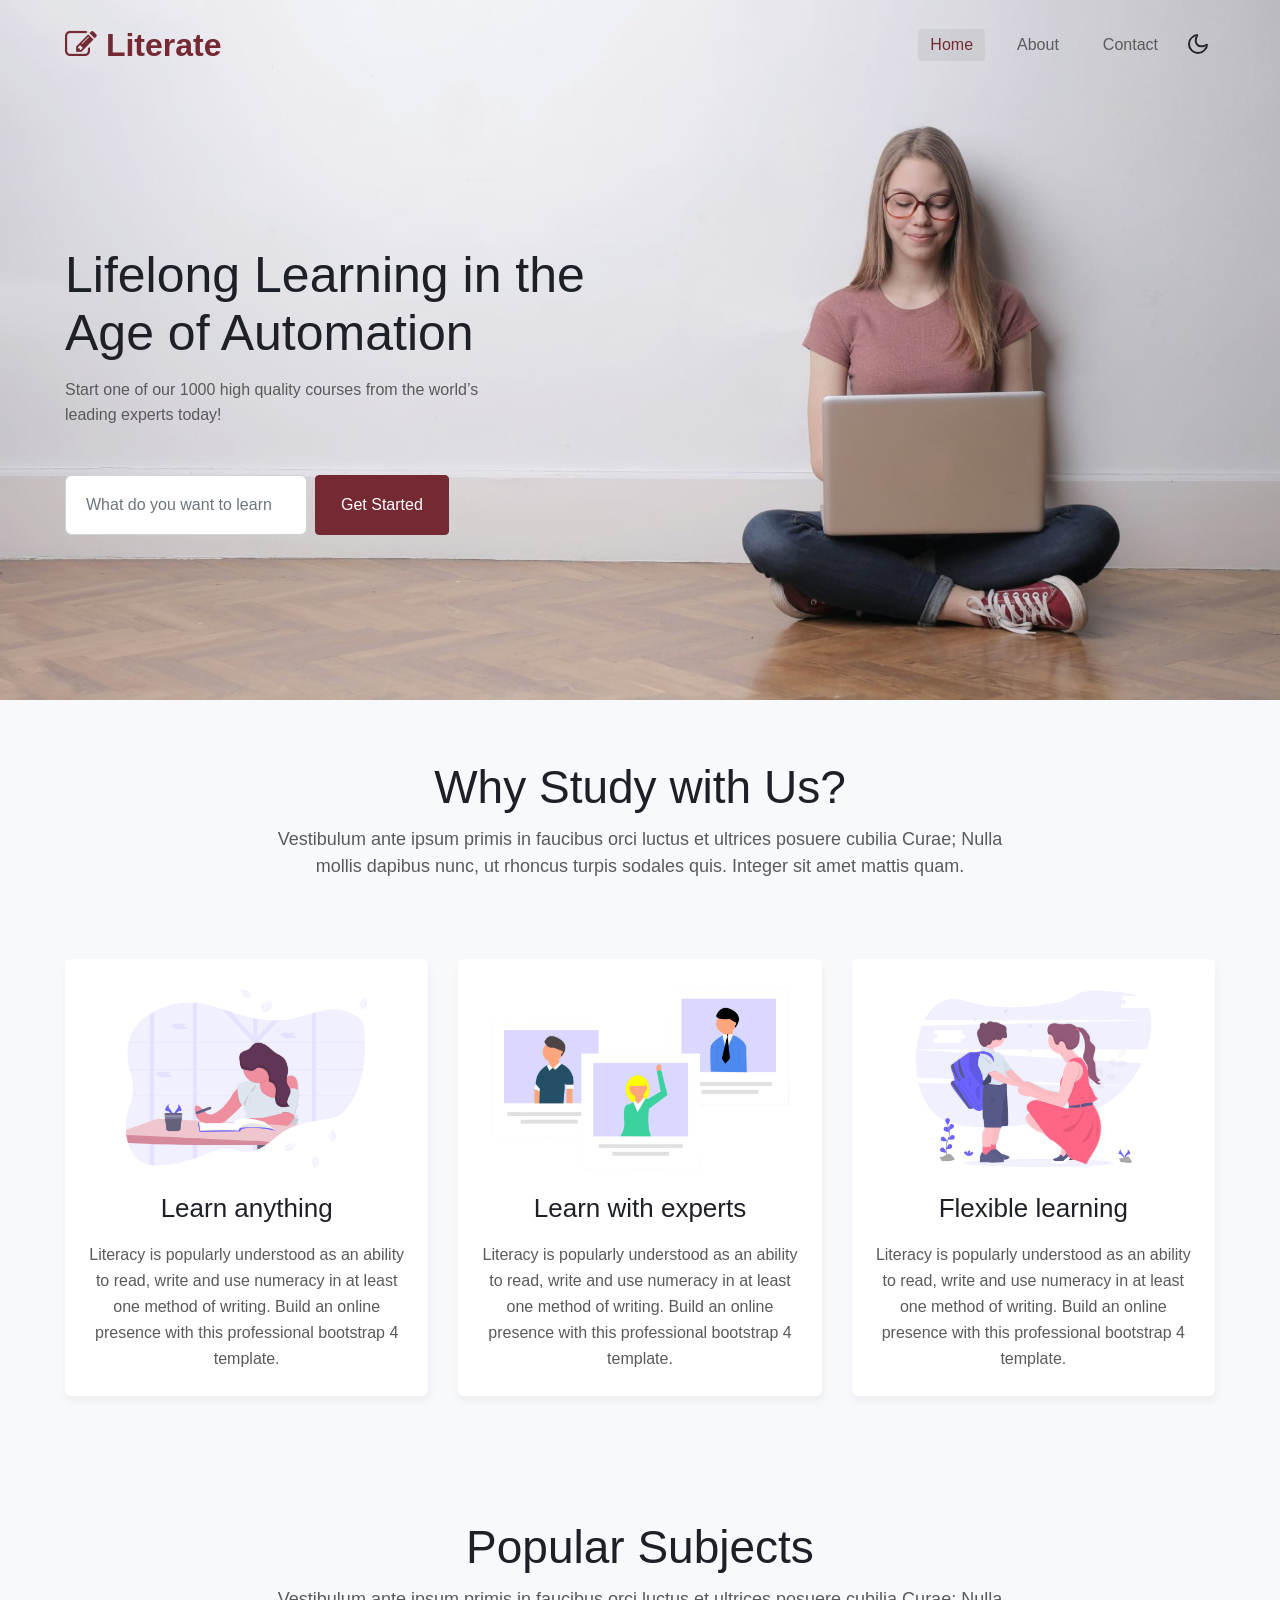
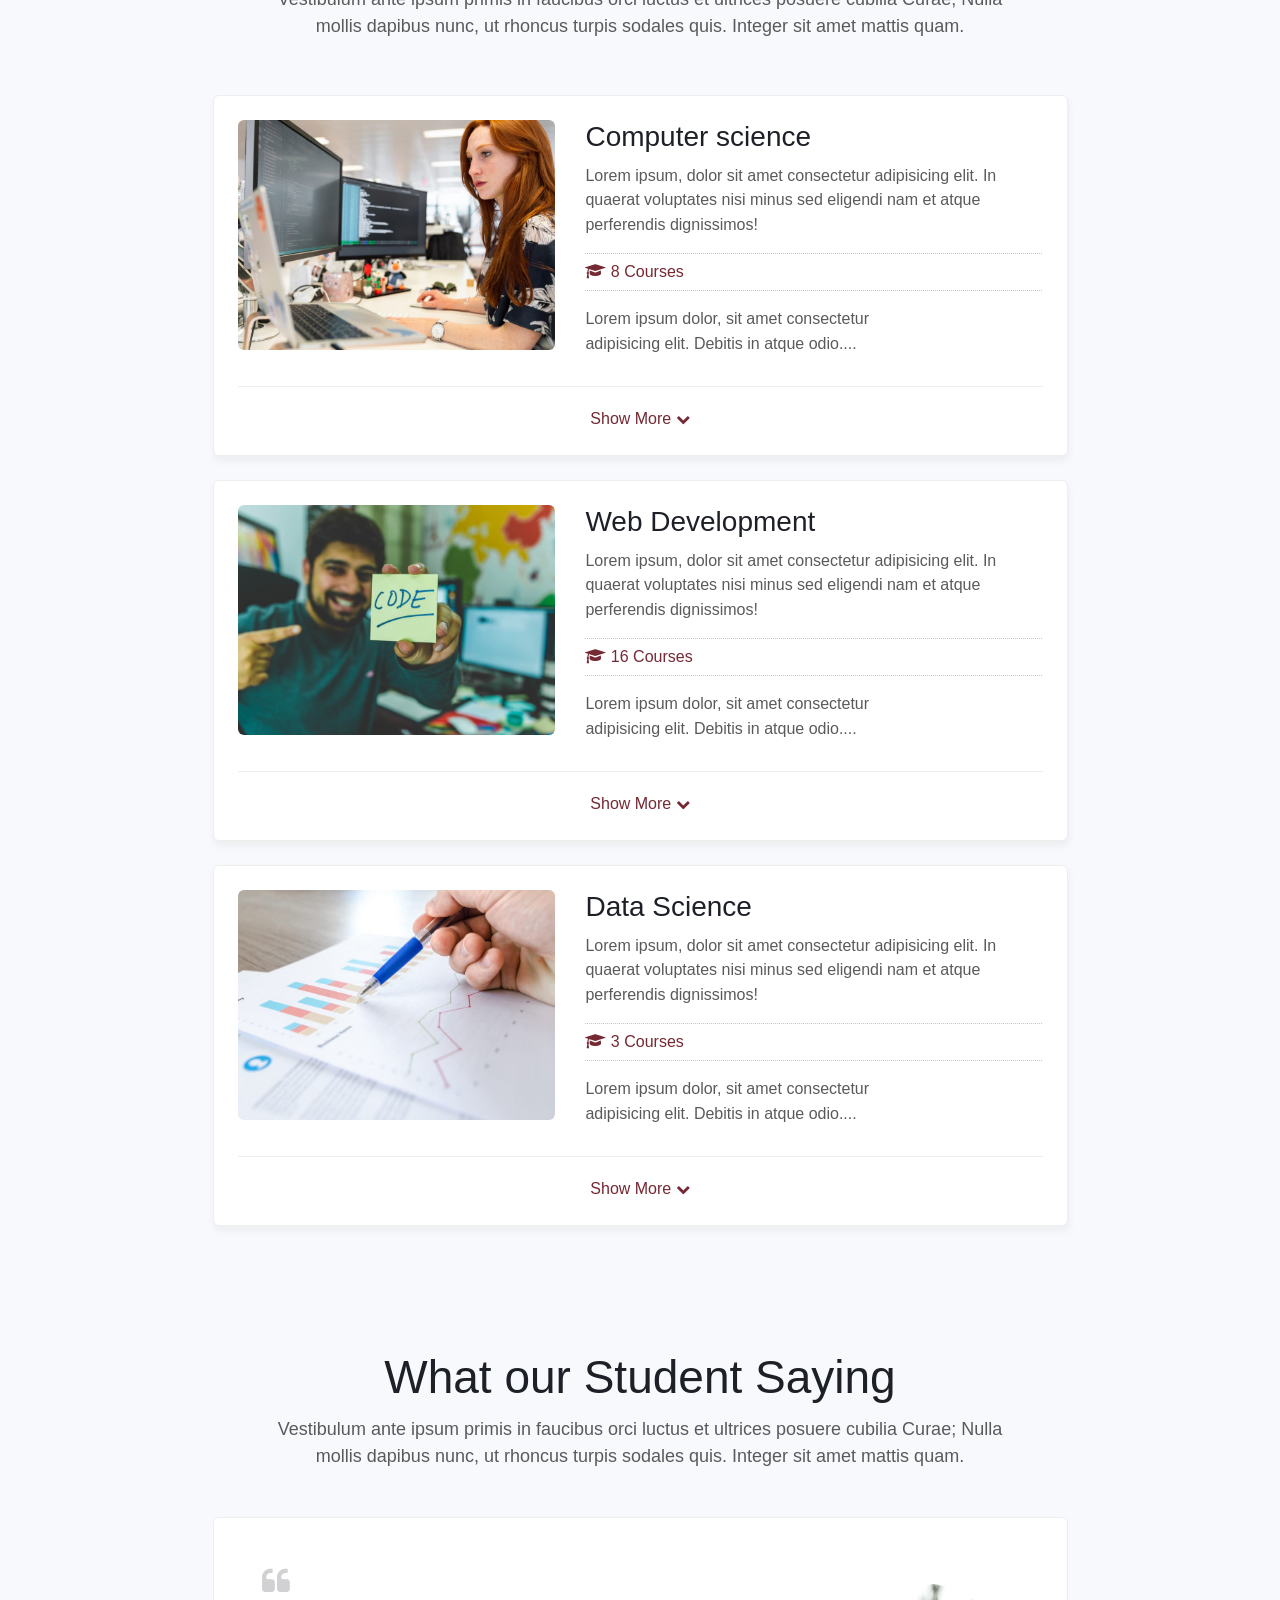
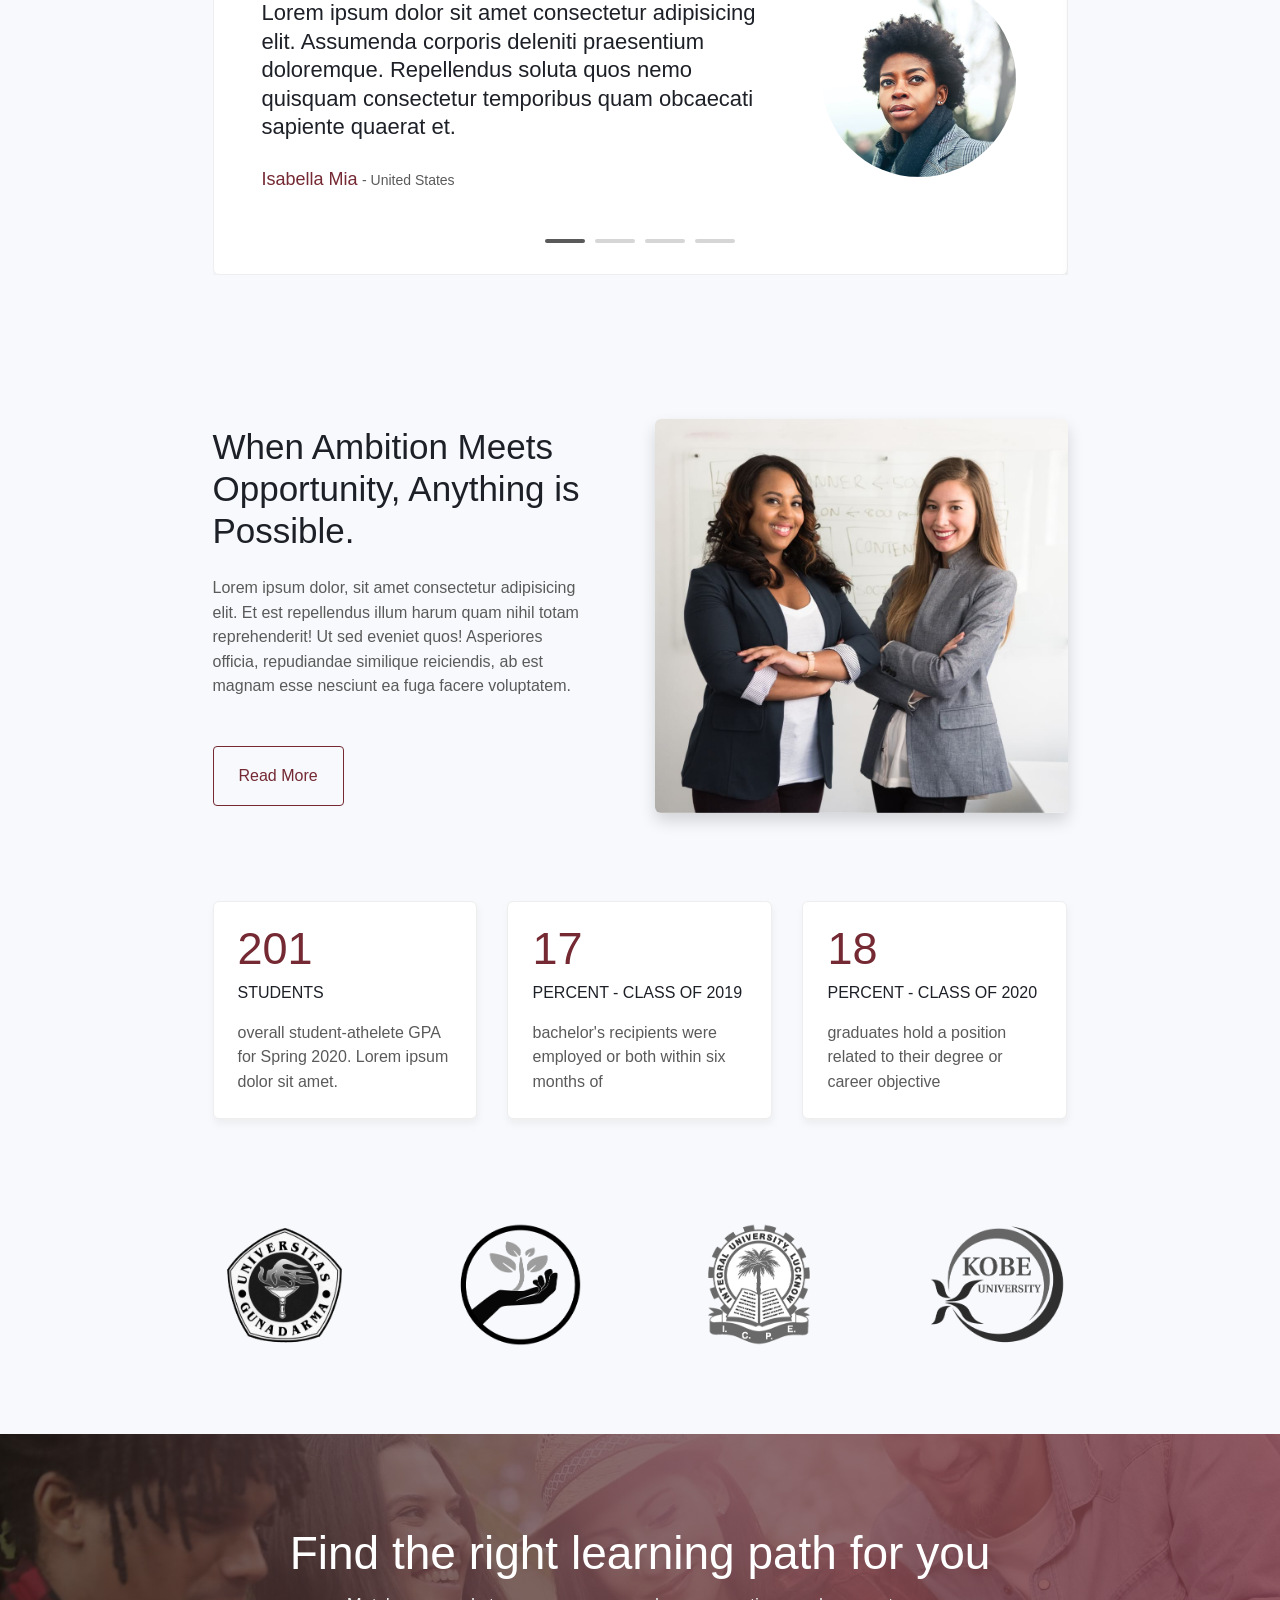
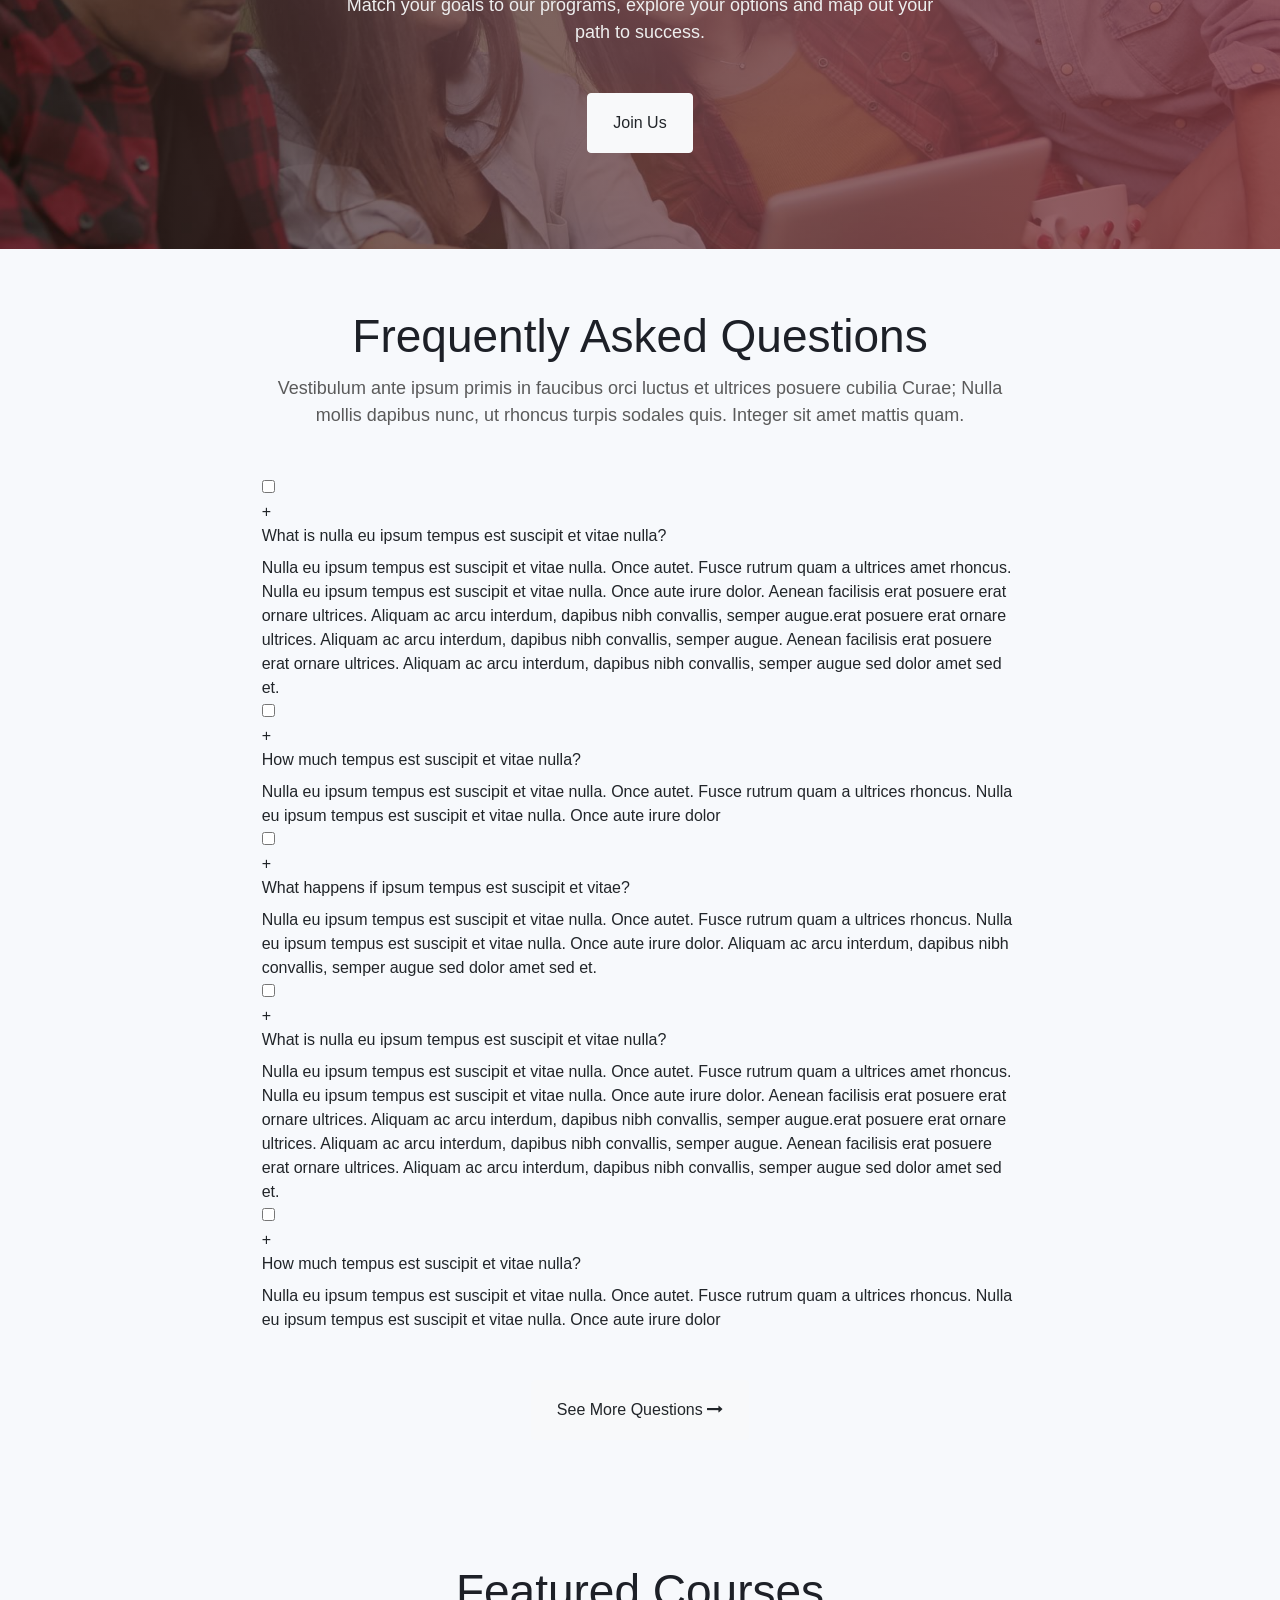
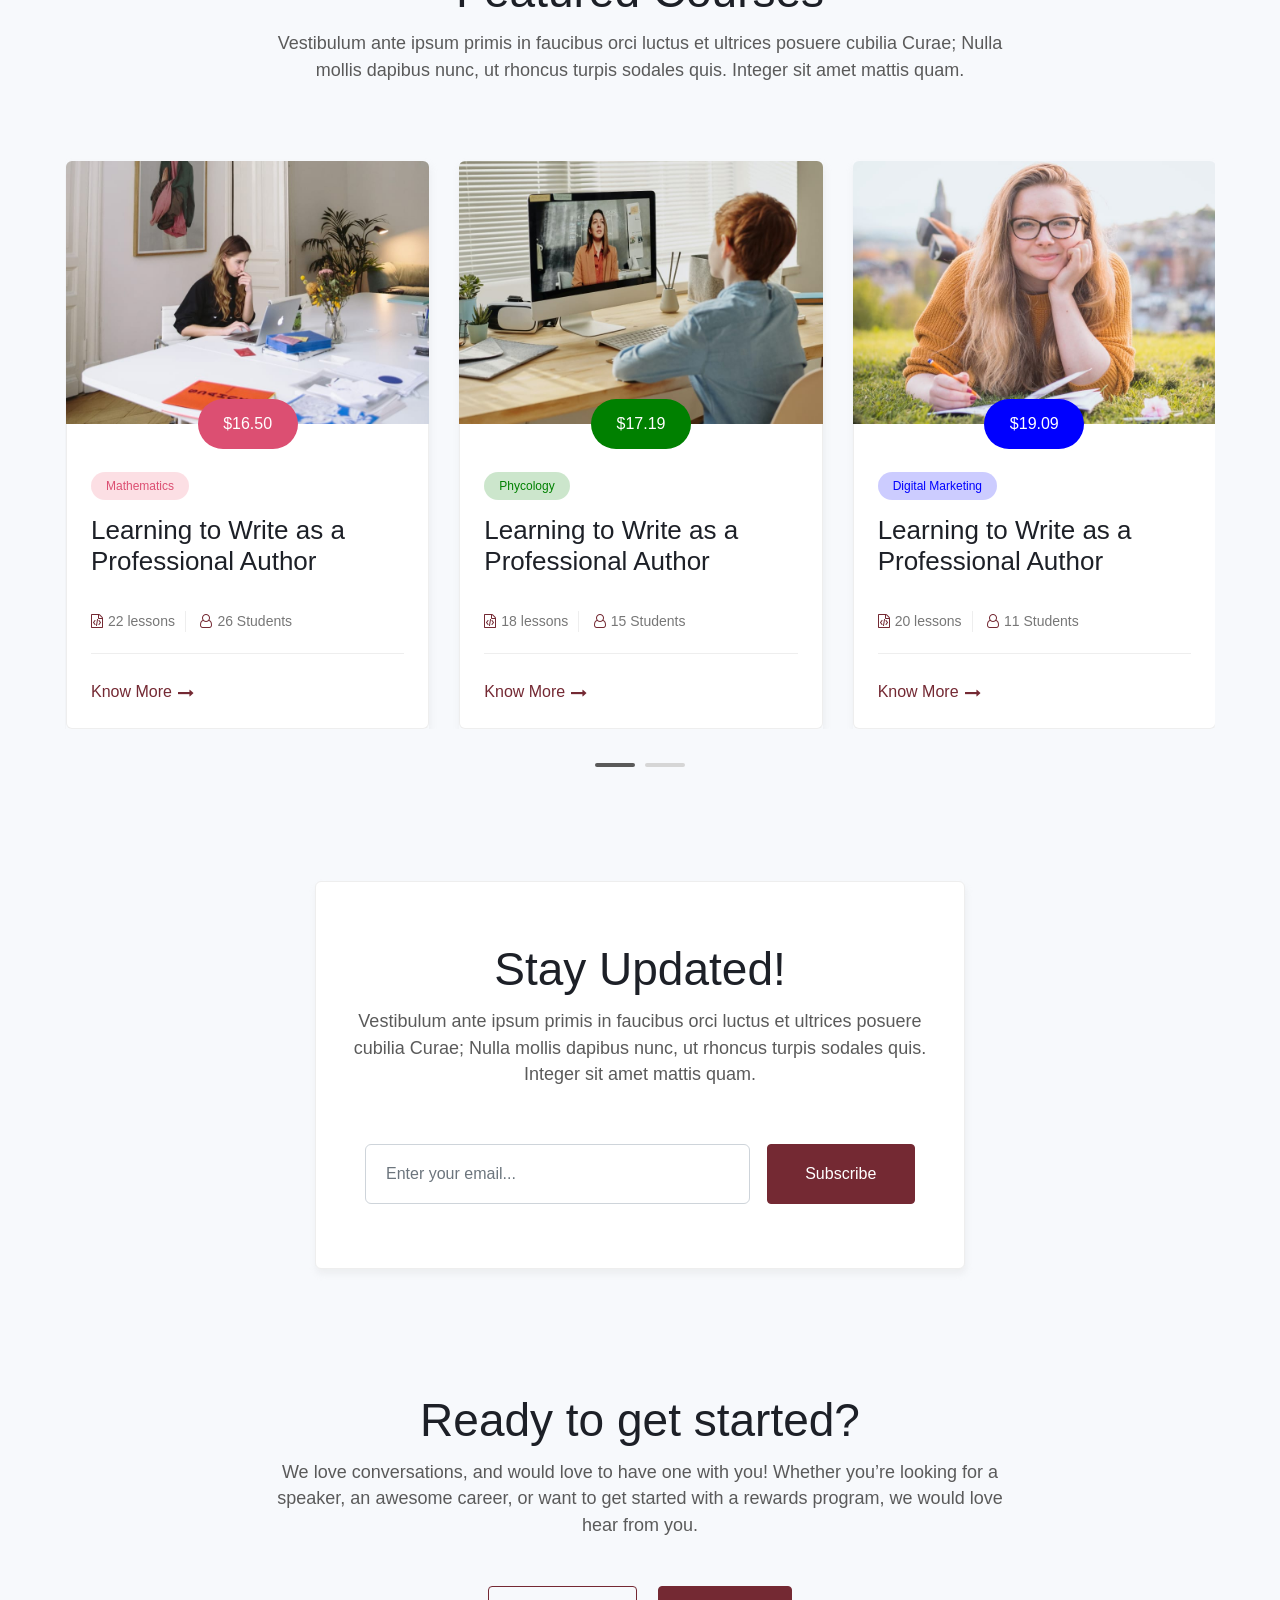
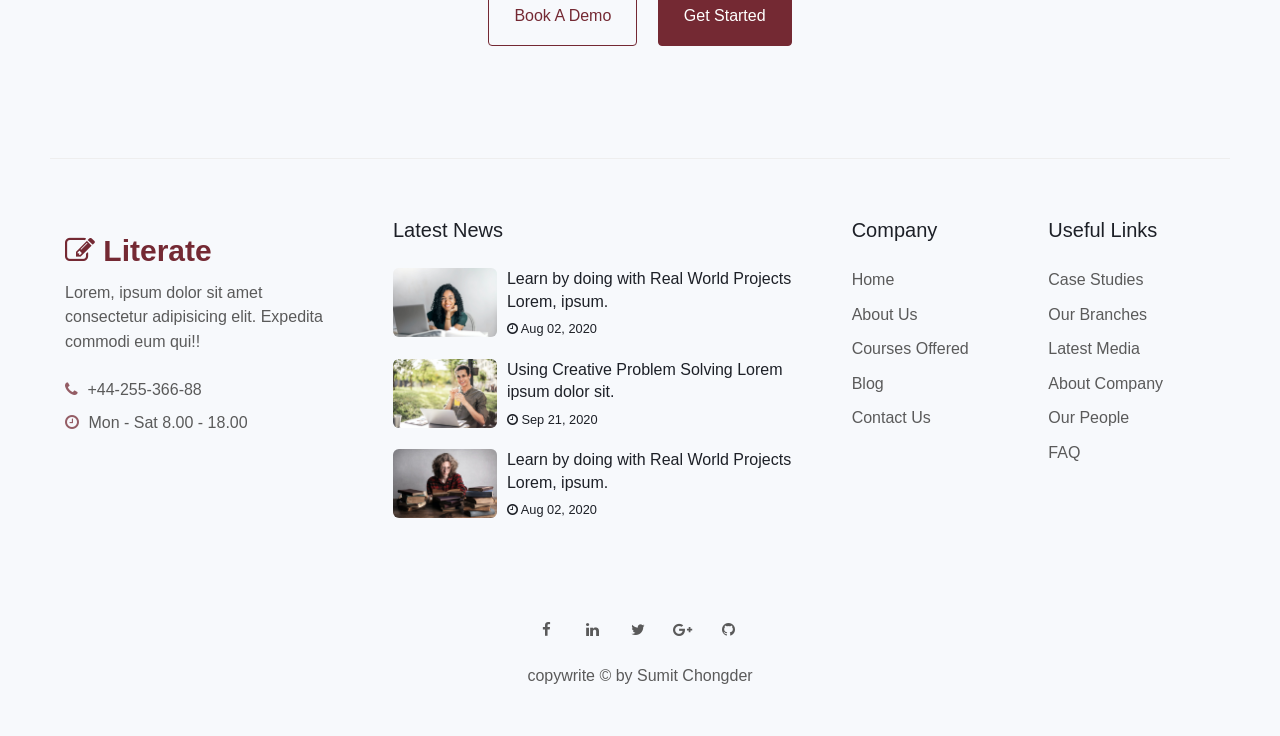
==== commit 26feaace: "2nd commit" ====
--- a/index.html
+++ b/index.html
@@ -1,1177 +1,1235 @@
 <!doctype html>
 <html lang="en">
-  <head>
-    <!-- Required meta tags -->
-    <meta charset="utf-8">
-    <meta name="viewport" content="width=device-width, initial-scale=1, shrink-to-fit=no">
-
-    <title>Literate an Education Category Bootstrap Responsive Website Template | Home :: W3Layouts</title>
-
-    <!-- Template CSS -->
-    <link rel="stylesheet" href="assets/css/style-starter.css">
-  </head>
-  <body>
-<!--header-->
-<section class="w3l-header">
-  <header id="site-header" class="fixed-top">
-    <div class="container">
-      <nav class="navbar navbar-expand-lg navbar-dark stroke">
-        <a class="navbar-brand" href="index.html">
-          <span class="fa fa-pencil-square-o"></span> Literate
-        </a>
-        <!-- if logo is image enable this   
+
+<head>
+  <!-- Required meta tags -->
+  <meta charset="utf-8">
+  <meta name="viewport" content="width=device-width, initial-scale=1, shrink-to-fit=no">
+
+  <title>Literate an Education Category Bootstrap Responsive Website Template | Home :: W3Layouts</title>
+
+  <!-- Template CSS -->
+  <link rel="stylesheet" href="assets/css/style-starter.css">
+</head>
+
+<body>
+  <!--header-->
+  <section class="w3l-header">
+    <header id="site-header" class="fixed-top">
+      <div class="container">
+        <nav class="navbar navbar-expand-lg navbar-dark stroke">
+          <a class="navbar-brand" href="index.html">
+            <span class="fa fa-pencil-square-o"></span> Literate
+          </a>
+          <!-- if logo is image enable this   
     <a class="navbar-brand" href="#index.html">
         <img src="image-path" alt="Your logo" title="Your logo" style="height:35px;" />
     </a> -->
-        <button class="navbar-toggler  collapsed bg-gradient" type="button" data-toggle="collapse" data-target="#navbarTogglerDemo02"
-          aria-controls="navbarTogglerDemo02" aria-expanded="false" aria-label="Toggle navigation">
-          <span class="navbar-toggler-icon fa icon-expand fa-bars"></span>
-          <span class="navbar-toggler-icon fa icon-close fa-times"></span>
-          </span>
-        </button>
-
-        <div class="collapse navbar-collapse" id="navbarTogglerDemo02">
-          <ul class="navbar-nav ml-auto">
-            <li class="nav-item active">
-              <a class="nav-link" href="index.html">Home <span class="sr-only">(current)</span></a>
-            </li>
-            <li class="nav-item @@about-active">
-              <a class="nav-link" href="about.html">About</a>
-            </li>
-            <li class="nav-item @@contact-active">
-              <a class="nav-link" href="contact.html">Contact</a>
-            </li>
-          </ul>
-        </div>
-        <!-- toggle switch for light and dark theme -->
-        <div class="mobile-position">
-          <label class="theme-selector">
-            <input type="checkbox" id="themeToggle">
-            <i class="gg-sun"></i>
-            <i class="gg-moon"></i>
-          </label>
-        </div>
-        <!-- //toggle switch for light and dark theme -->      </nav>
-    </div>
-  </header>
-  <!--/header-->
-</section>
-<!-- index-block1 -->
-<div class="w3l-index1">
-  <div class="content">
-    <div class="container">
-      <div class="row align-items-center">
-        <div class="col-lg-6 content-left">
-          <h3>Lifelong Learning in the Age of Automation
-          </h3>
-          <p class="mt-3 mb-lg-5 mb-4">Start one of our 1000 high quality courses from the world’s leading experts today!</p>
-          <form class="form-inline search-course d-flex">
-            <input type="search" class="form-control mb-2 mr-sm-2" id="inlineFormInput" placeholder="What do you want to learn?" required="required">
-            <button type="submit" class="btn btn-primary theme-button mb-2">Get Started</button>
-          </form>
-        </div>
-      </div>
-      <div class="clear"></div>
+          <button class="navbar-toggler  collapsed bg-gradient" type="button" data-toggle="collapse"
+            data-target="#navbarTogglerDemo02" aria-controls="navbarTogglerDemo02" aria-expanded="false"
+            aria-label="Toggle navigation">
+            <span class="navbar-toggler-icon fa icon-expand fa-bars"></span>
+            <span class="navbar-toggler-icon fa icon-close fa-times"></span>
+            </span>
+          </button>
+
+          <div class="collapse navbar-collapse" id="navbarTogglerDemo02">
+            <ul class="navbar-nav ml-auto">
+              <li class="nav-item active">
+                <a class="nav-link" href="index.html">Home <span class="sr-only">(current)</span></a>
+              </li>
+              <li class="nav-item @@about-active">
+                <a class="nav-link" href="about.html">About</a>
+              </li>
+              <li class="nav-item @@contact-active">
+                <a class="nav-link" href="contact.html">Contact</a>
+              </li>
+            </ul>
+          </div>
+          <!-- toggle switch for light and dark theme -->
+          <div class="mobile-position">
+            <label class="theme-selector">
+              <input type="checkbox" id="themeToggle">
+              <i class="gg-sun"></i>
+              <i class="gg-moon"></i>
+            </label>
+          </div>
+          <!-- //toggle switch for light and dark theme -->
+        </nav>
+      </div>
+    </header>
+    <!--/header-->
+  </section>
+  <!-- index-block1 -->
+  <div class="w3l-index1">
+    <div class="content">
+      <div class="container">
+        <div class="row align-items-center">
+          <div class="col-lg-6 content-left">
+            <h3>Lifelong Learning in the Age of Automation
+            </h3>
+            <p class="mt-3 mb-lg-5 mb-4">Start one of our 1000 high quality courses from the world’s leading experts
+              today!</p>
+            <form class="form-inline search-course d-flex">
+              <input type="search" class="form-control mb-2 mr-sm-2" id="inlineFormInput"
+                placeholder="What do you want to learn?" required="required">
+              <button type="submit" class="btn btn-primary theme-button mb-2">Get Started</button>
+            </form>
+          </div>
+        </div>
+        <div class="clear"></div>
+      </div>
     </div>
   </div>
-</div>
-<!-- //index-block1 -->
-
-<!-- index-block2 -->
-<section class="w3l-index2 py-5">
-  <div class="container py-md-3">
-    <div class="header-section text-center mx-auto">
-      <h3>Why Study with Us? </h3>
-      <p class="my-3"> Vestibulum ante ipsum primis in faucibus orci luctus et ultrices posuere cubilia Curae;
-        Nulla mollis dapibus nunc, ut rhoncus
-        turpis sodales quis. Integer sit amet mattis quam.</p>
-    </div>
-    <div class="row bottom_grids pt-md-3 text-center">
-      <div class="col-lg-4 col-md-6 mt-5">
-        <div class="s-block">
-          <a href="blog-single.html" class="d-block p-lg-4 p-3">
-            <img src="assets/images/s1.png" alt="" class="img-fluid img-curve" />
-            <h3 class="my-3">Learn anything</h3>
-            <p class="">Literacy is popularly understood as an ability to read, write and use numeracy in at least one method of writing. Build an online presence with this professional bootstrap 4 template.</p>
-          </a>
-        </div>
-      </div>
-      <div class="col-lg-4 col-md-6 mt-5">
-        <div class="s-block">
-          <a href="blog-single.html" class="d-block p-lg-4 p-3">
-            <img src="assets/images/s3.png" alt="" class="img-fluid img-curve" />
-            <h3 class="my-3">Learn with experts</h3>
-            <p class="">Literacy is popularly understood as an ability to read, write and use numeracy in at least one method of writing. Build an online presence with this professional bootstrap 4 template.</p>
-          </a>
-        </div>
-      </div>
-      <div class="col-lg-4 col-md-6 mt-5">
-        <div class="s-block">
-          <a href="blog-single.html" class="d-block p-lg-4 p-3">
-            <img src="assets/images/s2.png" alt="" class="img-fluid img-curve" />
-            <h3 class="my-3">Flexible learning</h3>
-            <p class="">Literacy is popularly understood as an ability to read, write and use numeracy in at least one method of writing. Build an online presence with this professional bootstrap 4 template.</p>
-          </a>
-        </div>
-      </div>
-    </div>
-  </div>
-</section>
-<!-- /index-block2 -->
-<!-- index-block2 -->
-<section class="w3l-index3 py-5">
-  <div class="container py-md-3">
-    <div class="header-section text-center mx-auto">
-      <h3>Popular Subjects </h3>
-      <p class="my-3"> Vestibulum ante ipsum primis in faucibus orci luctus et ultrices posuere cubilia Curae;
-        Nulla mollis dapibus nunc, ut rhoncus
-        turpis sodales quis. Integer sit amet mattis quam.</p>
-    </div>
-    <div class="row pt-md-3">
-      <div class="col-lg-9 col-md-10 mx-auto">
-        <div class="accordion" id="accordionExample">
-          <div class="subject-card mt-4">
-            <div class="subject-card-header p-0" id="headingOne">
-              <a href="#" class="card__title p-3 p-lg-4 collapsed d-block" data-toggle="collapse" data-target="#collapseOne" aria-expanded="false"
-                aria-controls="collapseOne">
-                <div class="row">
-                  <div class="col-md-5 subject-img">
-                    <img src="assets/images/s1.jpg" class="img-fluid img-curve" alt="" />
-                  </div>
-                  <div class="col-md-7 subject-content mt-md-0 mt-4">
-                    <h3>Computer science</h3>
-                    <p>Lorem ipsum, dolor sit amet consectetur adipisicing elit. In quaerat voluptates nisi minus sed eligendi nam et atque
-                      perferendis dignissimos!</p>
-                    <span class="course-number"><span class="fa fa-graduation-cap" aria-hidden="true"></span> 8 Courses</span>
-                    <p class="sub-para">Lorem ipsum dolor, sit amet consectetur adipisicing elit. Debitis in atque odio....</p>
-                  </div>
-                </div>
-                <span class="collapsed">
-                  Show More <i class="fa fa-chevron-down" aria-hidden="true"></i>
-                </span>
-                <span class="expanded">
-                  Show Less <i class="fa fa-chevron-up" aria-hidden="true"></i>
-                </span>
-              </a>
-              
-            </div>
-
-            <div id="collapseOne" class="collapse" aria-labelledby="headingOne" data-parent="#accordionExample" style="">
-              <div class="card-body p-3 p-lg-4">
-                <div class="row">
-                  <div class="col-md-6 pr-md-4">
-                    <div class="course-details">
-                      <h4>Why Study with Us?</h4>
-                      <ul>
-                        <li><img src="assets/images/check.png" alt="tick"> overall student-athelete GPA for Spring 2020</li>
-                        <li><img src="assets/images/check.png" alt="tick"> bachelor's recipients were employed or both within six months of</li>
-                        <li><img src="assets/images/check.png" alt="tick"> gradueates hold a position related to their degree or career objective</li>
-                      </ul>
-                    </div>
-                    <div class="course-details mt-5">
-                      <h4>Subject features:</h4>
-                      <ol>
-                        <li>overall student-athelete GPA for Spring 2020</li>
-                        <li>bachelor's recipients were employed or both within six months of</li>
-                        <li>gradueates hold a position related to their degree or career objective</li>
-                        <li>overall student-athelete GPA for Spring 2020</li>
-                        <li>bachelor's recipients were employed or both within six months of</li>
-                        <li>gradueates hold a position related to their degree or career objective</li>
-                      </ol>
-                    </div>
-                    <div class="course-details mt-5">
-                      <h4>Subject overview:</h4>
-                      <p class="mb-4">Lorem ipsum dolor sit amet consectetur adipisicing elit. Assumenda nisi fuga natus quis velit tenetur,
-                        consectetur, temporibus ea quasi repellendus doloremque sit magnam dignissimos ut!</p>
-                      <a class="btn btn-light" href="courses.html">View all Courses</a>
-                    </div>
-                  </div>
-                  <div class="col-md-6 pl-md-4 mt-md-0 mt-5">
-                    <div class="course-details">
-                      <h4>Subject overview:</h4>
-                      <p>Lorem ipsum dolor sit amet consectetur adipisicing elit. Assumenda nisi fuga natus quis velit tenetur, consectetur,
-                        temporibus ea quasi repellendus doloremque sit magnam dignissimos ut!</p>
-                      <img src="assets/images/banner.jpg" class="img-fluid img-curve my-3" alt="" />
-                      <p>Lorem, ipsum dolor sit amet consectetur adipisicing elit.</p>
-                    </div>
-                    <div class="course-details mt-5">
-                      <h4>Subject benefits:</h4>
-                      <p class="mb-3">Lorem ipsum dolor sit amet consectetur adipisicing elit perferendis dignissimos!</p>
-                      <ol>
-                        <li>overall student-athelete GPA for Spring 2020</li>
-                        <li>bachelor's recipients were employed or both within six months of</li>
-                        <li>gradueates hold a position related to their degree or career objective</li>
-                        <li>overall student-athelete GPA for Spring 2020</li>
-                      </ol>
-                    </div>
-                  </div>
-                </div>
-              </div>
-            </div>
-          </div>
-
-          <div class="subject-card mt-4">
-            <div class="subject-card-header p-0" id="headingTwo">
-              <a href="#" class="card__title p-3 p-lg-4 collapsed d-block" data-toggle="collapse" data-target="#collapseTwo" aria-expanded="false"
-                aria-controls="collapseTwo">
-                <div class="row">
-                  <div class="col-md-5 subject-img">
-                    <img src="assets/images/s2.jpg" class="img-fluid img-curve" alt="" />
-                  </div>
-                  <div class="col-md-7 subject-content mt-md-0 mt-4">
-                    <h3>Web Development</h3>
-                    <p>Lorem ipsum, dolor sit amet consectetur adipisicing elit. In quaerat voluptates nisi minus sed eligendi nam et atque
-                      perferendis dignissimos!</p>
-                    <span class="course-number"><span class="fa fa-graduation-cap" aria-hidden="true"></span> 16 Courses</span>
-                    <p class="sub-para">Lorem ipsum dolor, sit amet consectetur adipisicing elit. Debitis in atque odio....</p>
-                  </div>
-                </div>
-                <span class="collapsed">
-                  Show More <i class="fa fa-chevron-down" aria-hidden="true"></i>
-                </span>
-                <span class="expanded">
-                  Show Less <i class="fa fa-chevron-up" aria-hidden="true"></i>
-                </span>
-              </a>
-            </div>
-            <div id="collapseTwo" class="collapse" aria-labelledby="headingTwo" data-parent="#accordionExample" style="">
-              <div class="card-body para__style">
-                <div class="row">
-                  <div class="col-md-6 pr-md-4">
-                    <div class="course-details">
-                      <h4>Why Study with Us?</h4>
-                      <ul>
-                        <li><img src="assets/images/check.png" alt="tick"> overall student-athelete GPA for Spring 2020</li>
-                        <li><img src="assets/images/check.png" alt="tick"> bachelor's recipients were employed or both within six months of</li>
-                        <li><img src="assets/images/check.png" alt="tick"> gradueates hold a position related to their degree or career objective</li>
-                      </ul>
-                    </div>
-                    <div class="course-details mt-5">
-                      <h4>Subject features:</h4>
-                      <ol>
-                        <li>overall student-athelete GPA for Spring 2020</li>
-                        <li>bachelor's recipients were employed or both within six months of</li>
-                        <li>gradueates hold a position related to their degree or career objective</li>
-                        <li>overall student-athelete GPA for Spring 2020</li>
-                        <li>bachelor's recipients were employed or both within six months of</li>
-                        <li>gradueates hold a position related to their degree or career objective</li>
-                      </ol>
-                    </div>
-                    <div class="course-details mt-5">
-                      <h4>Subject overview:</h4>
-                      <p class="mb-4">Lorem ipsum dolor sit amet consectetur adipisicing elit. Assumenda nisi fuga natus quis velit tenetur,
-                        consectetur, temporibus ea quasi repellendus doloremque sit magnam dignissimos ut!</p>
-                      <a class="btn btn-light" href="courses.html">View all Courses</a>
-                    </div>
-                  </div>
-                  <div class="col-md-6 pl-md-4 mt-md-0 mt-5">
-                    <div class="course-details">
-                      <h4>Subject overview:</h4>
-                      <p>Lorem ipsum dolor sit amet consectetur adipisicing elit. Assumenda nisi fuga natus quis velit tenetur, consectetur,
-                        temporibus ea quasi repellendus doloremque sit magnam dignissimos ut!</p>
-                      <img src="assets/images/banner.jpg" class="img-fluid img-curve my-3" alt="" />
-                      <p>Lorem, ipsum dolor sit amet consectetur adipisicing elit.</p>
-                    </div>
-                    <div class="course-details mt-5">
-                      <h4>Subject benefits:</h4>
-                      <p class="mb-3">Lorem ipsum dolor sit amet consectetur adipisicing elit perferendis dignissimos!</p>
-                      <ol>
-                        <li>overall student-athelete GPA for Spring 2020</li>
-                        <li>bachelor's recipients were employed or both within six months of</li>
-                        <li>gradueates hold a position related to their degree or career objective</li>
-                        <li>overall student-athelete GPA for Spring 2020</li>
-                      </ol>
-                    </div>
-                  </div>
-                </div>
-              </div>
-            </div>
-          </div>
-
-          <div class="subject-card mt-4">
-            <div class="subject-card-header p-0" id="headingThree">
-              <a href="#" class="card__title p-3 p-lg-4 collapsed d-block" data-toggle="collapse" data-target="#collapseThree" aria-expanded="false"
-                aria-controls="collapseThree">
-                <div class="row">
-                  <div class="col-md-5 subject-img">
-                    <img src="assets/images/s3.jpg" class="img-fluid img-curve" alt="" />
-                  </div>
-                  <div class="col-md-7 subject-content mt-md-0 mt-4">
-                    <h3>Data Science</h3>
-                    <p>Lorem ipsum, dolor sit amet consectetur adipisicing elit. In quaerat voluptates nisi minus sed eligendi nam et atque
-                      perferendis dignissimos!</p>
-                    <span class="course-number"><span class="fa fa-graduation-cap" aria-hidden="true"></span> 3 Courses</span>
-                    <p class="sub-para">Lorem ipsum dolor, sit amet consectetur adipisicing elit. Debitis in atque odio....</p>
-                  </div>
-                </div>
-                <span class="collapsed">
-                  Show More <i class="fa fa-chevron-down" aria-hidden="true"></i>
-                </span>
-                <span class="expanded">
-                  Show Less <i class="fa fa-chevron-up" aria-hidden="true"></i>
-                </span>
-              </a>
-            </div>
-            <div id="collapseThree" class="collapse" aria-labelledby="headingThree" data-parent="#accordionExample" style="">
-              <div class="card-body para__style">
-                <div class="row">
-                  <div class="col-md-6 pr-md-4">
-                    <div class="course-details">
-                      <h4>Why Study with Us?</h4>
-                      <ul>
-                        <li><img src="assets/images/check.png" alt="tick"> overall student-athelete GPA for Spring 2020</li>
-                        <li><img src="assets/images/check.png" alt="tick"> bachelor's recipients were employed or both within six months of</li>
-                        <li><img src="assets/images/check.png" alt="tick"> gradueates hold a position related to their degree or career objective</li>
-                      </ul>
-                    </div>
-                    <div class="course-details mt-5">
-                      <h4>Subject features:</h4>
-                      <ol>
-                        <li>overall student-athelete GPA for Spring 2020</li>
-                        <li>bachelor's recipients were employed or both within six months of</li>
-                        <li>gradueates hold a position related to their degree or career objective</li>
-                        <li>overall student-athelete GPA for Spring 2020</li>
-                        <li>bachelor's recipients were employed or both within six months of</li>
-                        <li>gradueates hold a position related to their degree or career objective</li>
-                      </ol>
-                    </div>
-                    <div class="course-details mt-5">
-                      <h4>Subject overview:</h4>
-                      <p class="mb-4">Lorem ipsum dolor sit amet consectetur adipisicing elit. Assumenda nisi fuga natus quis velit tenetur,
-                        consectetur, temporibus ea quasi repellendus doloremque sit magnam dignissimos ut!</p>
-                      <a class="btn btn-light" href="courses.html">View all Courses</a>
-                    </div>
-                  </div>
-                  <div class="col-md-6 pl-md-4  mt-md-0 mt-5">
-                    <div class="course-details">
-                      <h4>Subject overview:</h4>
-                      <p>Lorem ipsum dolor sit amet consectetur adipisicing elit. Assumenda nisi fuga natus quis velit tenetur, consectetur,
-                        temporibus ea quasi repellendus doloremque sit magnam dignissimos ut!</p>
-                      <img src="assets/images/banner.jpg" class="img-fluid img-curve my-3" alt="" />
-                      <p>Lorem, ipsum dolor sit amet consectetur adipisicing elit.</p>
-                    </div>
-                    <div class="course-details mt-5">
-                      <h4>Subject benefits:</h4>
-                      <p class="mb-3">Lorem ipsum dolor sit amet consectetur adipisicing elit perferendis dignissimos!</p>
-                      <ol>
-                        <li>overall student-athelete GPA for Spring 2020</li>
-                        <li>bachelor's recipients were employed or both within six months of</li>
-                        <li>gradueates hold a position related to their degree or career objective</li>
-                        <li>overall student-athelete GPA for Spring 2020</li>
-                      </ol>
-                    </div>
-                  </div>
-                </div>
-              </div>
-            </div>
-          </div>
-        </div>
-      </div>
-    </div>
-  </div>
-</section>
-<!-- /index-block2 -->
-<section class="w3l-testimonials" id="testimonials">
-  <div class="testimonials py-5">
-    <div class="container py-lg-3">
+  <!-- //index-block1 -->
+
+  <!-- index-block2 -->
+  <section class="w3l-index2 py-5">
+    <div class="container py-md-3">
       <div class="header-section text-center mx-auto">
-        <h3>What our Student Saying </h3>
+        <h3>Why Study with Us? </h3>
         <p class="my-3"> Vestibulum ante ipsum primis in faucibus orci luctus et ultrices posuere cubilia Curae;
           Nulla mollis dapibus nunc, ut rhoncus
           turpis sodales quis. Integer sit amet mattis quam.</p>
       </div>
-      <div class="row mt-4">
-        <div class="col-lg-9 col-md-10 mx-auto">
-          <div class="owl-testimonials owl-carousel owl-theme">
-            <div class="item">
-              <div class="slider-info mt-lg-4 mt-3">
-                <div class="message">
-                  <span class="fa fa-quote-left" aria-hidden="true"></span>
-                  <p>Lorem ipsum dolor sit amet consectetur adipisicing elit. Assumenda corporis deleniti praesentium doloremque. Repellendus soluta quos nemo quisquam consectetur temporibus quam obcaecati sapiente quaerat et.</p>
-                  <div class="name mt-4">
-                    <h4>Isabella Mia</h4>
-                    <p>- United States</p>
-                  </div>
-                </div>
-                <div class="img-circle">
-                  <img src="assets/images/team3.jpg" class="img-fluid testimonial-img" alt="client image">
-                </div>
-              </div>
-            </div>
-            <div class="item">
-              <div class="slider-info mt-lg-4 mt-3">
-                <div class="message">
-                  <span class="fa fa-quote-left" aria-hidden="true"></span>
-                  <p>Lorem ipsum dolor sit amet consectetur adipisicing elit. Assumenda corporis deleniti praesentium doloremque. Repellendus soluta quos nemo quisquam consectetur temporibus quam obcaecati sapiente quaerat et.</p>
-                  <div class="name mt-4">
-                    <h4>Benjamin Lucas</h4>
-                    <p>- Sweden</p>
-                  </div>
-                </div>
-                <div class="img-circle">
-                  <img src="assets/images/team4.jpg" class="img-fluid testimonial-img" alt="client image">
-                </div>
-              </div>
-            </div>
-            <div class="item">
-              <div class="slider-info mt-lg-4 mt-3">
-                <div class="message">
-                  <span class="fa fa-quote-left" aria-hidden="true"></span>
-                  <p>Lorem ipsum dolor sit amet consectetur adipisicing elit. Assumenda corporis deleniti praesentium doloremque. Repellendus soluta quos nemo quisquam consectetur temporibus quam obcaecati sapiente quaerat et.</p>
-                  <div class="name mt-4">
-                    <h4>Oliver Bradley</h4>
-                    <p>- United Kingdom</p>
-                  </div>
-                </div>
-                <div class="img-circle">
-                  <img src="assets/images/team1.jpg" class="img-fluid testimonial-img" alt="client image">
-                </div>
-              </div>
-            </div>
-            <div class="item">
-              <div class="slider-info mt-lg-4 mt-3">
-                <div class="message">
-                  <span class="fa fa-quote-left" aria-hidden="true"></span>
-                  <p>Lorem ipsum dolor sit amet consectetur adipisicing elit. Assumenda corporis deleniti praesentium doloremque. Repellendus soluta quos nemo quisquam consectetur temporibus quam obcaecati sapiente quaerat et.</p>
-                  <div class="name mt-4">
-                    <h4>William James</h4>
-                    <p>- United States</p>
-                  </div>
-                </div>
-                <div class="img-circle">
-                  <img src="assets/images/team2.jpg" class="img-fluid testimonial-img" alt="client image">
-                </div>
-              </div>
-            </div>
+      <div class="row bottom_grids pt-md-3 text-center">
+        <div class="col-lg-4 col-md-6 mt-5">
+          <div class="s-block">
+            <a href="blog-single.html" class="d-block p-lg-4 p-3">
+              <img src="assets/images/s1.png" alt="" class="img-fluid img-curve" />
+              <h3 class="my-3">Learn anything</h3>
+              <p class="">Literacy is popularly understood as an ability to read, write and use numeracy in at least one
+                method of writing. Build an online presence with this professional bootstrap 4 template.</p>
+            </a>
+          </div>
+        </div>
+        <div class="col-lg-4 col-md-6 mt-5">
+          <div class="s-block">
+            <a href="blog-single.html" class="d-block p-lg-4 p-3">
+              <img src="assets/images/s3.png" alt="" class="img-fluid img-curve" />
+              <h3 class="my-3">Learn with experts</h3>
+              <p class="">Literacy is popularly understood as an ability to read, write and use numeracy in at least one
+                method of writing. Build an online presence with this professional bootstrap 4 template.</p>
+            </a>
+          </div>
+        </div>
+        <div class="col-lg-4 col-md-6 mt-5">
+          <div class="s-block">
+            <a href="blog-single.html" class="d-block p-lg-4 p-3">
+              <img src="assets/images/s2.png" alt="" class="img-fluid img-curve" />
+              <h3 class="my-3">Flexible learning</h3>
+              <p class="">Literacy is popularly understood as an ability to read, write and use numeracy in at least one
+                method of writing. Build an online presence with this professional bootstrap 4 template.</p>
+            </a>
           </div>
         </div>
       </div>
     </div>
-  </div>
-</section>
-<section class="w3l-index4 py-4">
-  <div class="container py-lg-3 mt-3">
-    <div class="row mt-4">
-      <div class="col-lg-9 col-md-10 mx-auto">
-        <div class="row align-items-center">
-          <div class="col-lg-6 book-info pr-lg-5">
-            <h3 class="mb-md-4 mb-3">When Ambition Meets Opportunity, Anything is Possible.</h3>
-            <p class="mb-md-5 mb-4">Lorem ipsum dolor, sit amet consectetur adipisicing elit. Et est repellendus illum harum quam nihil totam
-              reprehenderit! Ut sed eveniet quos! Asperiores officia, repudiandae similique reiciendis, ab est magnam esse nesciunt ea fuga facere
-              voluptatem.</p>
-            <a href="about.html" class="btn btn-outline-primary theme-button">Read More</a>
-          </div>
-          <div class="col-lg-6 mt-lg-0 mt-5">
-            <img src="assets/images/stat.jpg" class="img-fluid shadow img-curve" alt="" />
-          </div>
-        </div>
-      </div>
-    </div>
-  </div>
-</section>
-<!-- stats -->
-<section class="w3l-stats pb-5 pt-4" id="stats">
-  <div class="gallery-inner container pb-lg-3">
-    <div class="row mt-4">
-      <div class="col-lg-9 col-md-10 mx-auto">
-        <div class="row stats-con align-items-stretch">
-          <div class="col-lg-4 col-sm-6">
-            <div class="stats_info counter_grid">
-              <p class="counter">1058</p>
-              <h4>Students</h4>
-              <p>overall student-athelete GPA for Spring 2020. Lorem ipsum dolor sit amet.</p>
-            </div>
-          </div>
-          <div class="col-lg-4 col-sm-6 mt-sm-0 mt-4">
-            <div class="stats_info counter_grid1">
-              <p class="counter">89</p>
-              <h4>Percent - Class of 2019</h4>
-              <p>bachelor's recipients were employed or both within six months of</p>
-            </div>
-          </div>
-          <div class="col-lg-4 col-sm-6 mt-lg-0 mt-sm-5 mt-4">
-            <div class="stats_info counter_grid">
-              <p class="counter">97</p>
-              <h4>Percent - Class of 2020</h4>
-              <p>graduates hold a position related to their degree or career objective</p>
-            </div>
-          </div>
-        </div>
-      </div>
-    </div>
-  </div>
-</section>
-<!-- //stats -->
-<!-- logos Section -->
-<section class="w3l-logos pb-5">
-  <div class="container py-lg-3">
-    <div class="row">
-      <div class="col-lg-10 mx-auto">
-        <div class="owl-logos owl-carousel owl-theme logo-view">
-          <div class="item">
-            <img src="assets/images/logo1.png" alt="company-logo" class="img-fluid">
-          </div>
-          <div class="item">
-            <img src="assets/images/logo2.png" alt="company-logo" class="img-fluid">
-
-          </div>
-          <div class="item">
-            <img src="assets/images/logo3.png" alt="company-logo" class="img-fluid">
-
-          </div>
-          <div class="item">
-            <img src="assets/images/logo4.png" alt="company-logo" class="img-fluid">
-
-          </div>
-        </div>
-      </div>
-    </div>
-  </div>
-</section>
-<!-- //logos Section -->
-<section class="w3l-index5 py-5 text-center">
-  <div class="container py-lg-5">
-    <div class="row">
-      <div class="col-lg-9 col-md-10 mx-auto">
-        <div class="header-section white join mb-5">
-          <h3>Find the right learning path for you</h3>
-          <p class="my-3">Match your goals to our programs, explore your options and map out your path to success.</p>
-        </div>
-        <a href="login.html" class="btn btn-light theme-button">Join Us</a>
-      </div>
-    </div>
-  </div>
-</section>
-<section class="w3l-faq py-5">
-  <div class="faq-content py-lg-3">
-    <div class="container">
-      <div class="header-section mb-5 text-center mx-auto">
-        <h3>Frequently Asked Questions </h3>
+  </section>
+  <!-- /index-block2 -->
+  <!-- index-block2 -->
+  <section class="w3l-index3 py-5">
+    <div class="container py-md-3">
+      <div class="header-section text-center mx-auto">
+        <h3>Popular Subjects </h3>
         <p class="my-3"> Vestibulum ante ipsum primis in faucibus orci luctus et ultrices posuere cubilia Curae;
           Nulla mollis dapibus nunc, ut rhoncus
           turpis sodales quis. Integer sit amet mattis quam.</p>
       </div>
+      <div class="row pt-md-3">
+        <div class="col-lg-9 col-md-10 mx-auto">
+          <div class="accordion" id="accordionExample">
+            <div class="subject-card mt-4">
+              <div class="subject-card-header p-0" id="headingOne">
+                <a href="#" class="card__title p-3 p-lg-4 collapsed d-block" data-toggle="collapse"
+                  data-target="#collapseOne" aria-expanded="false" aria-controls="collapseOne">
+                  <div class="row">
+                    <div class="col-md-5 subject-img">
+                      <img src="assets/images/s1.jpg" class="img-fluid img-curve" alt="" />
+                    </div>
+                    <div class="col-md-7 subject-content mt-md-0 mt-4">
+                      <h3>Computer science</h3>
+                      <p>Lorem ipsum, dolor sit amet consectetur adipisicing elit. In quaerat voluptates nisi minus sed
+                        eligendi nam et atque
+                        perferendis dignissimos!</p>
+                      <span class="course-number"><span class="fa fa-graduation-cap" aria-hidden="true"></span> 8
+                        Courses</span>
+                      <p class="sub-para">Lorem ipsum dolor, sit amet consectetur adipisicing elit. Debitis in atque
+                        odio....</p>
+                    </div>
+                  </div>
+                  <span class="collapsed">
+                    Show More <i class="fa fa-chevron-down" aria-hidden="true"></i>
+                  </span>
+                  <span class="expanded">
+                    Show Less <i class="fa fa-chevron-up" aria-hidden="true"></i>
+                  </span>
+                </a>
+
+              </div>
+
+              <div id="collapseOne" class="collapse" aria-labelledby="headingOne" data-parent="#accordionExample"
+                style="">
+                <div class="card-body p-3 p-lg-4">
+                  <div class="row">
+                    <div class="col-md-6 pr-md-4">
+                      <div class="course-details">
+                        <h4>Why Study with Us?</h4>
+                        <ul>
+                          <li><img src="assets/images/check.png" alt="tick"> overall student-athelete GPA for Spring
+                            2020</li>
+                          <li><img src="assets/images/check.png" alt="tick"> bachelor's recipients were employed or both
+                            within six months of</li>
+                          <li><img src="assets/images/check.png" alt="tick"> gradueates hold a position related to their
+                            degree or career objective</li>
+                        </ul>
+                      </div>
+                      <div class="course-details mt-5">
+                        <h4>Subject features:</h4>
+                        <ol>
+                          <li>overall student-athelete GPA for Spring 2020</li>
+                          <li>bachelor's recipients were employed or both within six months of</li>
+                          <li>gradueates hold a position related to their degree or career objective</li>
+                          <li>overall student-athelete GPA for Spring 2020</li>
+                          <li>bachelor's recipients were employed or both within six months of</li>
+                          <li>gradueates hold a position related to their degree or career objective</li>
+                        </ol>
+                      </div>
+                      <div class="course-details mt-5">
+                        <h4>Subject overview:</h4>
+                        <p class="mb-4">Lorem ipsum dolor sit amet consectetur adipisicing elit. Assumenda nisi fuga
+                          natus quis velit tenetur,
+                          consectetur, temporibus ea quasi repellendus doloremque sit magnam dignissimos ut!</p>
+                        <a class="btn btn-light" href="courses.html">View all Courses</a>
+                      </div>
+                    </div>
+                    <div class="col-md-6 pl-md-4 mt-md-0 mt-5">
+                      <div class="course-details">
+                        <h4>Subject overview:</h4>
+                        <p>Lorem ipsum dolor sit amet consectetur adipisicing elit. Assumenda nisi fuga natus quis velit
+                          tenetur, consectetur,
+                          temporibus ea quasi repellendus doloremque sit magnam dignissimos ut!</p>
+                        <img src="assets/images/banner.jpg" class="img-fluid img-curve my-3" alt="" />
+                        <p>Lorem, ipsum dolor sit amet consectetur adipisicing elit.</p>
+                      </div>
+                      <div class="course-details mt-5">
+                        <h4>Subject benefits:</h4>
+                        <p class="mb-3">Lorem ipsum dolor sit amet consectetur adipisicing elit perferendis dignissimos!
+                        </p>
+                        <ol>
+                          <li>overall student-athelete GPA for Spring 2020</li>
+                          <li>bachelor's recipients were employed or both within six months of</li>
+                          <li>gradueates hold a position related to their degree or career objective</li>
+                          <li>overall student-athelete GPA for Spring 2020</li>
+                        </ol>
+                      </div>
+                    </div>
+                  </div>
+                </div>
+              </div>
+            </div>
+
+            <div class="subject-card mt-4">
+              <div class="subject-card-header p-0" id="headingTwo">
+                <a href="#" class="card__title p-3 p-lg-4 collapsed d-block" data-toggle="collapse"
+                  data-target="#collapseTwo" aria-expanded="false" aria-controls="collapseTwo">
+                  <div class="row">
+                    <div class="col-md-5 subject-img">
+                      <img src="assets/images/s2.jpg" class="img-fluid img-curve" alt="" />
+                    </div>
+                    <div class="col-md-7 subject-content mt-md-0 mt-4">
+                      <h3>Web Development</h3>
+                      <p>Lorem ipsum, dolor sit amet consectetur adipisicing elit. In quaerat voluptates nisi minus sed
+                        eligendi nam et atque
+                        perferendis dignissimos!</p>
+                      <span class="course-number"><span class="fa fa-graduation-cap" aria-hidden="true"></span> 16
+                        Courses</span>
+                      <p class="sub-para">Lorem ipsum dolor, sit amet consectetur adipisicing elit. Debitis in atque
+                        odio....</p>
+                    </div>
+                  </div>
+                  <span class="collapsed">
+                    Show More <i class="fa fa-chevron-down" aria-hidden="true"></i>
+                  </span>
+                  <span class="expanded">
+                    Show Less <i class="fa fa-chevron-up" aria-hidden="true"></i>
+                  </span>
+                </a>
+              </div>
+              <div id="collapseTwo" class="collapse" aria-labelledby="headingTwo" data-parent="#accordionExample"
+                style="">
+                <div class="card-body para__style">
+                  <div class="row">
+                    <div class="col-md-6 pr-md-4">
+                      <div class="course-details">
+                        <h4>Why Study with Us?</h4>
+                        <ul>
+                          <li><img src="assets/images/check.png" alt="tick"> overall student-athelete GPA for Spring
+                            2020</li>
+                          <li><img src="assets/images/check.png" alt="tick"> bachelor's recipients were employed or both
+                            within six months of</li>
+                          <li><img src="assets/images/check.png" alt="tick"> gradueates hold a position related to their
+                            degree or career objective</li>
+                        </ul>
+                      </div>
+                      <div class="course-details mt-5">
+                        <h4>Subject features:</h4>
+                        <ol>
+                          <li>overall student-athelete GPA for Spring 2020</li>
+                          <li>bachelor's recipients were employed or both within six months of</li>
+                          <li>gradueates hold a position related to their degree or career objective</li>
+                          <li>overall student-athelete GPA for Spring 2020</li>
+                          <li>bachelor's recipients were employed or both within six months of</li>
+                          <li>gradueates hold a position related to their degree or career objective</li>
+                        </ol>
+                      </div>
+                      <div class="course-details mt-5">
+                        <h4>Subject overview:</h4>
+                        <p class="mb-4">Lorem ipsum dolor sit amet consectetur adipisicing elit. Assumenda nisi fuga
+                          natus quis velit tenetur,
+                          consectetur, temporibus ea quasi repellendus doloremque sit magnam dignissimos ut!</p>
+                        <a class="btn btn-light" href="courses.html">View all Courses</a>
+                      </div>
+                    </div>
+                    <div class="col-md-6 pl-md-4 mt-md-0 mt-5">
+                      <div class="course-details">
+                        <h4>Subject overview:</h4>
+                        <p>Lorem ipsum dolor sit amet consectetur adipisicing elit. Assumenda nisi fuga natus quis velit
+                          tenetur, consectetur,
+                          temporibus ea quasi repellendus doloremque sit magnam dignissimos ut!</p>
+                        <img src="assets/images/banner.jpg" class="img-fluid img-curve my-3" alt="" />
+                        <p>Lorem, ipsum dolor sit amet consectetur adipisicing elit.</p>
+                      </div>
+                      <div class="course-details mt-5">
+                        <h4>Subject benefits:</h4>
+                        <p class="mb-3">Lorem ipsum dolor sit amet consectetur adipisicing elit perferendis dignissimos!
+                        </p>
+                        <ol>
+                          <li>overall student-athelete GPA for Spring 2020</li>
+                          <li>bachelor's recipients were employed or both within six months of</li>
+                          <li>gradueates hold a position related to their degree or career objective</li>
+                          <li>overall student-athelete GPA for Spring 2020</li>
+                        </ol>
+                      </div>
+                    </div>
+                  </div>
+                </div>
+              </div>
+            </div>
+
+            <div class="subject-card mt-4">
+              <div class="subject-card-header p-0" id="headingThree">
+                <a href="#" class="card__title p-3 p-lg-4 collapsed d-block" data-toggle="collapse"
+                  data-target="#collapseThree" aria-expanded="false" aria-controls="collapseThree">
+                  <div class="row">
+                    <div class="col-md-5 subject-img">
+                      <img src="assets/images/s3.jpg" class="img-fluid img-curve" alt="" />
+                    </div>
+                    <div class="col-md-7 subject-content mt-md-0 mt-4">
+                      <h3>Data Science</h3>
+                      <p>Lorem ipsum, dolor sit amet consectetur adipisicing elit. In quaerat voluptates nisi minus sed
+                        eligendi nam et atque
+                        perferendis dignissimos!</p>
+                      <span class="course-number"><span class="fa fa-graduation-cap" aria-hidden="true"></span> 3
+                        Courses</span>
+                      <p class="sub-para">Lorem ipsum dolor, sit amet consectetur adipisicing elit. Debitis in atque
+                        odio....</p>
+                    </div>
+                  </div>
+                  <span class="collapsed">
+                    Show More <i class="fa fa-chevron-down" aria-hidden="true"></i>
+                  </span>
+                  <span class="expanded">
+                    Show Less <i class="fa fa-chevron-up" aria-hidden="true"></i>
+                  </span>
+                </a>
+              </div>
+              <div id="collapseThree" class="collapse" aria-labelledby="headingThree" data-parent="#accordionExample"
+                style="">
+                <div class="card-body para__style">
+                  <div class="row">
+                    <div class="col-md-6 pr-md-4">
+                      <div class="course-details">
+                        <h4>Why Study with Us?</h4>
+                        <ul>
+                          <li><img src="assets/images/check.png" alt="tick"> overall student-athelete GPA for Spring
+                            2020</li>
+                          <li><img src="assets/images/check.png" alt="tick"> bachelor's recipients were employed or both
+                            within six months of</li>
+                          <li><img src="assets/images/check.png" alt="tick"> gradueates hold a position related to their
+                            degree or career objective</li>
+                        </ul>
+                      </div>
+                      <div class="course-details mt-5">
+                        <h4>Subject features:</h4>
+                        <ol>
+                          <li>overall student-athelete GPA for Spring 2020</li>
+                          <li>bachelor's recipients were employed or both within six months of</li>
+                          <li>gradueates hold a position related to their degree or career objective</li>
+                          <li>overall student-athelete GPA for Spring 2020</li>
+                          <li>bachelor's recipients were employed or both within six months of</li>
+                          <li>gradueates hold a position related to their degree or career objective</li>
+                        </ol>
+                      </div>
+                      <div class="course-details mt-5">
+                        <h4>Subject overview:</h4>
+                        <p class="mb-4">Lorem ipsum dolor sit amet consectetur adipisicing elit. Assumenda nisi fuga
+                          natus quis velit tenetur,
+                          consectetur, temporibus ea quasi repellendus doloremque sit magnam dignissimos ut!</p>
+                        <a class="btn btn-light" href="courses.html">View all Courses</a>
+                      </div>
+                    </div>
+                    <div class="col-md-6 pl-md-4  mt-md-0 mt-5">
+                      <div class="course-details">
+                        <h4>Subject overview:</h4>
+                        <p>Lorem ipsum dolor sit amet consectetur adipisicing elit. Assumenda nisi fuga natus quis velit
+                          tenetur, consectetur,
+                          temporibus ea quasi repellendus doloremque sit magnam dignissimos ut!</p>
+                        <img src="assets/images/banner.jpg" class="img-fluid img-curve my-3" alt="" />
+                        <p>Lorem, ipsum dolor sit amet consectetur adipisicing elit.</p>
+                      </div>
+                      <div class="course-details mt-5">
+                        <h4>Subject benefits:</h4>
+                        <p class="mb-3">Lorem ipsum dolor sit amet consectetur adipisicing elit perferendis dignissimos!
+                        </p>
+                        <ol>
+                          <li>overall student-athelete GPA for Spring 2020</li>
+                          <li>bachelor's recipients were employed or both within six months of</li>
+                          <li>gradueates hold a position related to their degree or career objective</li>
+                          <li>overall student-athelete GPA for Spring 2020</li>
+                        </ol>
+                      </div>
+                    </div>
+                  </div>
+                </div>
+              </div>
+            </div>
+          </div>
+        </div>
+      </div>
+    </div>
+  </section>
+  <!-- /index-block2 -->
+  <section class="w3l-testimonials" id="testimonials">
+    <div class="testimonials py-5">
+      <div class="container py-lg-3">
+        <div class="header-section text-center mx-auto">
+          <h3>What our Student Saying </h3>
+          <p class="my-3"> Vestibulum ante ipsum primis in faucibus orci luctus et ultrices posuere cubilia Curae;
+            Nulla mollis dapibus nunc, ut rhoncus
+            turpis sodales quis. Integer sit amet mattis quam.</p>
+        </div>
+        <div class="row mt-4">
+          <div class="col-lg-9 col-md-10 mx-auto">
+            <div class="owl-testimonials owl-carousel owl-theme">
+              <div class="item">
+                <div class="slider-info mt-lg-4 mt-3">
+                  <div class="message">
+                    <span class="fa fa-quote-left" aria-hidden="true"></span>
+                    <p>Lorem ipsum dolor sit amet consectetur adipisicing elit. Assumenda corporis deleniti praesentium
+                      doloremque. Repellendus soluta quos nemo quisquam consectetur temporibus quam obcaecati sapiente
+                      quaerat et.</p>
+                    <div class="name mt-4">
+                      <h4>Isabella Mia</h4>
+                      <p>- United States</p>
+                    </div>
+                  </div>
+                  <div class="img-circle">
+                    <img src="assets/images/team3.jpg" class="img-fluid testimonial-img" alt="client image">
+                  </div>
+                </div>
+              </div>
+              <div class="item">
+                <div class="slider-info mt-lg-4 mt-3">
+                  <div class="message">
+                    <span class="fa fa-quote-left" aria-hidden="true"></span>
+                    <p>Lorem ipsum dolor sit amet consectetur adipisicing elit. Assumenda corporis deleniti praesentium
+                      doloremque. Repellendus soluta quos nemo quisquam consectetur temporibus quam obcaecati sapiente
+                      quaerat et.</p>
+                    <div class="name mt-4">
+                      <h4>Benjamin Lucas</h4>
+                      <p>- Sweden</p>
+                    </div>
+                  </div>
+                  <div class="img-circle">
+                    <img src="assets/images/team4.jpg" class="img-fluid testimonial-img" alt="client image">
+                  </div>
+                </div>
+              </div>
+              <div class="item">
+                <div class="slider-info mt-lg-4 mt-3">
+                  <div class="message">
+                    <span class="fa fa-quote-left" aria-hidden="true"></span>
+                    <p>Lorem ipsum dolor sit amet consectetur adipisicing elit. Assumenda corporis deleniti praesentium
+                      doloremque. Repellendus soluta quos nemo quisquam consectetur temporibus quam obcaecati sapiente
+                      quaerat et.</p>
+                    <div class="name mt-4">
+                      <h4>Oliver Bradley</h4>
+                      <p>- United Kingdom</p>
+                    </div>
+                  </div>
+                  <div class="img-circle">
+                    <img src="assets/images/team1.jpg" class="img-fluid testimonial-img" alt="client image">
+                  </div>
+                </div>
+              </div>
+              <div class="item">
+                <div class="slider-info mt-lg-4 mt-3">
+                  <div class="message">
+                    <span class="fa fa-quote-left" aria-hidden="true"></span>
+                    <p>Lorem ipsum dolor sit amet consectetur adipisicing elit. Assumenda corporis deleniti praesentium
+                      doloremque. Repellendus soluta quos nemo quisquam consectetur temporibus quam obcaecati sapiente
+                      quaerat et.</p>
+                    <div class="name mt-4">
+                      <h4>William James</h4>
+                      <p>- United States</p>
+                    </div>
+                  </div>
+                  <div class="img-circle">
+                    <img src="assets/images/team2.jpg" class="img-fluid testimonial-img" alt="client image">
+                  </div>
+                </div>
+              </div>
+            </div>
+          </div>
+        </div>
+      </div>
+    </div>
+  </section>
+  <section class="w3l-index4 py-4">
+    <div class="container py-lg-3 mt-3">
+      <div class="row mt-4">
+        <div class="col-lg-9 col-md-10 mx-auto">
+          <div class="row align-items-center">
+            <div class="col-lg-6 book-info pr-lg-5">
+              <h3 class="mb-md-4 mb-3">When Ambition Meets Opportunity, Anything is Possible.</h3>
+              <p class="mb-md-5 mb-4">Lorem ipsum dolor, sit amet consectetur adipisicing elit. Et est repellendus illum
+                harum quam nihil totam
+                reprehenderit! Ut sed eveniet quos! Asperiores officia, repudiandae similique reiciendis, ab est magnam
+                esse nesciunt ea fuga facere
+                voluptatem.</p>
+              <a href="about.html" class="btn btn-outline-primary theme-button">Read More</a>
+            </div>
+            <div class="col-lg-6 mt-lg-0 mt-5">
+              <img src="assets/images/stat.jpg" class="img-fluid shadow img-curve" alt="" />
+            </div>
+          </div>
+        </div>
+      </div>
+    </div>
+  </section>
+  <!-- stats -->
+  <section class="w3l-stats pb-5 pt-4" id="stats">
+    <div class="gallery-inner container pb-lg-3">
+      <div class="row mt-4">
+        <div class="col-lg-9 col-md-10 mx-auto">
+          <div class="row stats-con align-items-stretch">
+            <div class="col-lg-4 col-sm-6">
+              <div class="stats_info counter_grid">
+                <p class="counter">1058</p>
+                <h4>Students</h4>
+                <p>overall student-athelete GPA for Spring 2020. Lorem ipsum dolor sit amet.</p>
+              </div>
+            </div>
+            <div class="col-lg-4 col-sm-6 mt-sm-0 mt-4">
+              <div class="stats_info counter_grid1">
+                <p class="counter">89</p>
+                <h4>Percent - Class of 2019</h4>
+                <p>bachelor's recipients were employed or both within six months of</p>
+              </div>
+            </div>
+            <div class="col-lg-4 col-sm-6 mt-lg-0 mt-sm-5 mt-4">
+              <div class="stats_info counter_grid">
+                <p class="counter">97</p>
+                <h4>Percent - Class of 2020</h4>
+                <p>graduates hold a position related to their degree or career objective</p>
+              </div>
+            </div>
+          </div>
+        </div>
+      </div>
+    </div>
+  </section>
+  <!-- //stats -->
+  <!-- logos Section -->
+  <section class="w3l-logos pb-5">
+    <div class="container py-lg-3">
       <div class="row">
-        <div class="col-lg-8 col-md-9 mx-auto">
-          <div class="faq-question">
-            <input id="q1" type="checkbox" class="panel">
-            <div class="plus">+</div>
-            <label for="q1" class="panel-title">What is nulla eu ipsum tempus est suscipit et vitae nulla?</label>
-            <div class="panel-content">Nulla eu ipsum tempus est suscipit et vitae nulla. Once autet.
-              Fusce rutrum quam a ultrices amet rhoncus. Nulla eu ipsum tempus est suscipit et vitae nulla. Once
-              aute irure dolor. Aenean facilisis erat posuere erat ornare ultrices. Aliquam ac arcu interdum,
-              dapibus nibh convallis, semper augue.erat posuere erat ornare ultrices. Aliquam ac arcu interdum,
-              dapibus nibh convallis, semper augue. Aenean facilisis erat posuere erat ornare ultrices.
-              Aliquam ac arcu interdum, dapibus nibh convallis, semper augue sed dolor amet sed et. </div>
-          </div>
-          <div class="faq-question">
-            <input id="q2" type="checkbox" class="panel">
-            <div class="plus">+</div>
-            <label for="q2" class="panel-title">How much tempus est suscipit et vitae nulla?</label>
-            <div class="panel-content">Nulla eu ipsum tempus est suscipit et vitae nulla. Once autet.
-              Fusce rutrum quam a ultrices rhoncus. Nulla eu ipsum tempus est suscipit et vitae nulla. Once
-              aute irure dolor
-            </div>
-          </div>
-          <div class="faq-question">
-            <input id="q3" type="checkbox" class="panel">
-            <div class="plus">+</div>
-            <label for="q3" class="panel-title">What happens if ipsum tempus est suscipit et vitae?</label>
-            <div class="panel-content">Nulla eu ipsum tempus est suscipit et vitae nulla. Once autet.
-              Fusce rutrum quam a ultrices rhoncus. Nulla eu ipsum tempus est suscipit et vitae nulla. Once
-              aute irure dolor. Aliquam ac arcu interdum, dapibus nibh convallis, semper augue sed dolor amet sed et.
-            </div>
-          </div>
-          <div class="faq-question">
-            <input id="q4" type="checkbox" class="panel">
-            <div class="plus">+</div>
-            <label for="q4" class="panel-title">What is nulla eu ipsum tempus est suscipit et vitae nulla?</label>
-            <div class="panel-content">Nulla eu ipsum tempus est suscipit et vitae nulla. Once autet.
-              Fusce rutrum quam a ultrices amet rhoncus. Nulla eu ipsum tempus est suscipit et vitae nulla. Once
-              aute irure dolor. Aenean facilisis erat posuere erat ornare ultrices. Aliquam ac arcu interdum,
-              dapibus nibh convallis, semper augue.erat posuere erat ornare ultrices. Aliquam ac arcu interdum,
-              dapibus nibh convallis, semper augue. Aenean facilisis erat posuere erat ornare ultrices.
-              Aliquam ac arcu interdum, dapibus nibh convallis, semper augue sed dolor amet sed et. </div>
-          </div>
-          <div class="faq-question">
-            <input id="q5" type="checkbox" class="panel">
-            <div class="plus">+</div>
-            <label for="q5" class="panel-title">How much tempus est suscipit et vitae nulla?</label>
-            <div class="panel-content">Nulla eu ipsum tempus est suscipit et vitae nulla. Once autet.
-              Fusce rutrum quam a ultrices rhoncus. Nulla eu ipsum tempus est suscipit et vitae nulla. Once
-              aute irure dolor
-            </div>
-          </div>
-          <div class="more text-center mt-5">
-            <a href="faq.html" class="btn btn-light theme-button">See more questions <span class="fa fa-long-arrow-right"></span></a>
+        <div class="col-lg-10 mx-auto">
+          <div class="owl-logos owl-carousel owl-theme logo-view">
+            <div class="item">
+              <img src="assets/images/logo1.png" alt="company-logo" class="img-fluid">
+            </div>
+            <div class="item">
+              <img src="assets/images/logo2.png" alt="company-logo" class="img-fluid">
+
+            </div>
+            <div class="item">
+              <img src="assets/images/logo3.png" alt="company-logo" class="img-fluid">
+
+            </div>
+            <div class="item">
+              <img src="assets/images/logo4.png" alt="company-logo" class="img-fluid">
+
+            </div>
           </div>
         </div>
       </div>
     </div>
-  </div>
-</section>
-<!-- courses Section -->
-<section class="w3l-courses py-5">
-  <div class="container py-lg-3">
-    <div class="header-section mb-5 text-center mx-auto">
-      <h3>Featured Courses </h3>
-      <p class="my-3"> Vestibulum ante ipsum primis in faucibus orci luctus et ultrices posuere cubilia Curae;
-        Nulla mollis dapibus nunc, ut rhoncus
-        turpis sodales quis. Integer sit amet mattis quam.</p>
+  </section>
+  <!-- //logos Section -->
+  <section class="w3l-index5 py-5 text-center">
+    <div class="container py-lg-5">
+      <div class="row">
+        <div class="col-lg-9 col-md-10 mx-auto">
+          <div class="header-section white join mb-5">
+            <h3>Find the right learning path for you</h3>
+            <p class="my-3">Match your goals to our programs, explore your options and map out your path to success.</p>
+          </div>
+          <a href="login.html" class="btn btn-light theme-button">Join Us</a>
+        </div>
+      </div>
     </div>
-    <div class="owl-courses owl-carousel owl-theme">
-      <div class="item">
-        <div class="course-grid">
-          <div class="course-img">
-            <a href="courses-single.html"><img src="assets/images/s4.jpg" alt=" " class="img-fluid">
-              <div class="price red">
-                <h4>$16.50</h4>
-              </div>
-            </a>
-          </div>
-          <div class="course-cont">
-            <span class="subject red">Mathematics</span>
-            <h5 class="card-title"><a href="courses-single.html">Learning to Write as a Professional Author</a></h5>
-            <ul class="admin-post">
-              <li>
-                <span class="fa fa-file-code-o"></span>22 lessons
-              </li>
-              <li>
-                <span class="fa fa-user-o"></span>26 Students
-              </li>
-            </ul>
-            <a href="courses-single.html" class="blog-btn mt-3">Know More <span class="fa fa-long-arrow-right" aria-hidden="true"></span></a>
-          </div>
-        </div>
-      </div>
-      <div class="item">
-        <div class="course-grid">
-          <div class="course-img">
-            <a href="courses-single.html"><img src="assets/images/s5.jpg" alt=" " class="img-fluid">
-              <div class="price green">
-                <h4>$17.19</h4>
-              </div>
-            </a>
-          </div>
-          <div class="course-cont">
-            <span class="subject green">Phycology</span>
-            <h5 class="card-title"><a href="courses-single.html">Learning to Write as a Professional Author</a></h5>
-            <ul class="admin-post">
-              <li>
-                <span class="fa fa-file-code-o"></span>18 lessons
-              </li>
-              <li>
-                <span class="fa fa-user-o"></span>15 Students
-              </li>
-            </ul>
-            <a href="courses-single.html" class="blog-btn mt-3">Know More <span class="fa fa-long-arrow-right" aria-hidden="true"></span></a>
-          </div>
-        </div>
-
-      </div>
-      <div class="item">
-        <div class="course-grid">
-          <div class="course-img">
-            <a href="courses-single.html"><img src="assets/images/s6.jpg" alt=" " class="img-fluid">
-              <div class="price blue">
-                <h4>$19.09</h4>
-              </div>
-            </a>
-          </div>
-          <div class="course-cont">
-            <span class="subject blue">Digital Marketing</span>
-            <h5 class="card-title"><a href="courses-single.html">Learning to Write as a Professional Author</a></h5>
-            <ul class="admin-post">
-              <li>
-                <span class="fa fa-file-code-o"></span>20 lessons
-              </li>
-              <li>
-                <span class="fa fa-user-o"></span>11 Students
-              </li>
-            </ul>
-            <a href="courses-single.html" class="blog-btn mt-3">Know More <span class="fa fa-long-arrow-right" aria-hidden="true"></span></a>
-          </div>
-        </div>
-
-      </div>
-      <div class="item">
-        <div class="course-grid">
-          <div class="course-img">
-            <a href="courses-single.html"><img src="assets/images/s1.jpg" alt=" " class="img-fluid">
-              <div class="price green">
-                <h4>$45.49</h4>
-              </div>
-            </a>
-          </div>
-          <div class="course-cont">
-            <span class="subject green">Computer Science</span>
-            <h5 class="card-title"><a href="courses-single.html">Learning to Write as a Professional Author</a></h5>
-            <ul class="admin-post">
-              <li>
-                <span class="fa fa-file-code-o"></span>15 lessons
-              </li>
-              <li>
-                <span class="fa fa-user-o"></span>48 Students
-              </li>
-            </ul>
-            <a href="courses-single.html" class="blog-btn mt-3">Know More <span class="fa fa-long-arrow-right" aria-hidden="true"></span></a>
-          </div>
-        </div>
-
-      </div>
-      <div class="item">
-        <div class="course-grid">
-          <div class="course-img">
-            <a href="courses-single.html"><img src="assets/images/s2.jpg" alt=" " class="img-fluid">
-              <div class="price red">
-                <h4>$28.15</h4>
-              </div>
-            </a>
-          </div>
-          <div class="course-cont">
-            <span class="subject red">Data Science</span>
-            <h5 class="card-title"><a href="courses-single.html">Learning to Write as a Professional Author</a></h5>
-            <ul class="admin-post">
-              <li>
-                <span class="fa fa-file-code-o"></span>5 lessons
-              </li>
-              <li>
-                <span class="fa fa-user-o"></span>12 Students
-              </li>
-            </ul>
-            <a href="courses-single.html" class="blog-btn mt-3">Know More <span class="fa fa-long-arrow-right" aria-hidden="true"></span></a>
-          </div>
-        </div>
-
+  </section>
+  <section class="w3l-faq py-5">
+    <div class="faq-content py-lg-3">
+      <div class="container">
+        <div class="header-section mb-5 text-center mx-auto">
+          <h3>Frequently Asked Questions </h3>
+          <p class="my-3"> Vestibulum ante ipsum primis in faucibus orci luctus et ultrices posuere cubilia Curae;
+            Nulla mollis dapibus nunc, ut rhoncus
+            turpis sodales quis. Integer sit amet mattis quam.</p>
+        </div>
+        <div class="row">
+          <div class="col-lg-8 col-md-9 mx-auto">
+            <div class="faq-question">
+              <input id="q1" type="checkbox" class="panel">
+              <div class="plus">+</div>
+              <label for="q1" class="panel-title">What is nulla eu ipsum tempus est suscipit et vitae nulla?</label>
+              <div class="panel-content">Nulla eu ipsum tempus est suscipit et vitae nulla. Once autet.
+                Fusce rutrum quam a ultrices amet rhoncus. Nulla eu ipsum tempus est suscipit et vitae nulla. Once
+                aute irure dolor. Aenean facilisis erat posuere erat ornare ultrices. Aliquam ac arcu interdum,
+                dapibus nibh convallis, semper augue.erat posuere erat ornare ultrices. Aliquam ac arcu interdum,
+                dapibus nibh convallis, semper augue. Aenean facilisis erat posuere erat ornare ultrices.
+                Aliquam ac arcu interdum, dapibus nibh convallis, semper augue sed dolor amet sed et. </div>
+            </div>
+            <div class="faq-question">
+              <input id="q2" type="checkbox" class="panel">
+              <div class="plus">+</div>
+              <label for="q2" class="panel-title">How much tempus est suscipit et vitae nulla?</label>
+              <div class="panel-content">Nulla eu ipsum tempus est suscipit et vitae nulla. Once autet.
+                Fusce rutrum quam a ultrices rhoncus. Nulla eu ipsum tempus est suscipit et vitae nulla. Once
+                aute irure dolor
+              </div>
+            </div>
+            <div class="faq-question">
+              <input id="q3" type="checkbox" class="panel">
+              <div class="plus">+</div>
+              <label for="q3" class="panel-title">What happens if ipsum tempus est suscipit et vitae?</label>
+              <div class="panel-content">Nulla eu ipsum tempus est suscipit et vitae nulla. Once autet.
+                Fusce rutrum quam a ultrices rhoncus. Nulla eu ipsum tempus est suscipit et vitae nulla. Once
+                aute irure dolor. Aliquam ac arcu interdum, dapibus nibh convallis, semper augue sed dolor amet sed et.
+              </div>
+            </div>
+            <div class="faq-question">
+              <input id="q4" type="checkbox" class="panel">
+              <div class="plus">+</div>
+              <label for="q4" class="panel-title">What is nulla eu ipsum tempus est suscipit et vitae nulla?</label>
+              <div class="panel-content">Nulla eu ipsum tempus est suscipit et vitae nulla. Once autet.
+                Fusce rutrum quam a ultrices amet rhoncus. Nulla eu ipsum tempus est suscipit et vitae nulla. Once
+                aute irure dolor. Aenean facilisis erat posuere erat ornare ultrices. Aliquam ac arcu interdum,
+                dapibus nibh convallis, semper augue.erat posuere erat ornare ultrices. Aliquam ac arcu interdum,
+                dapibus nibh convallis, semper augue. Aenean facilisis erat posuere erat ornare ultrices.
+                Aliquam ac arcu interdum, dapibus nibh convallis, semper augue sed dolor amet sed et. </div>
+            </div>
+            <div class="faq-question">
+              <input id="q5" type="checkbox" class="panel">
+              <div class="plus">+</div>
+              <label for="q5" class="panel-title">How much tempus est suscipit et vitae nulla?</label>
+              <div class="panel-content">Nulla eu ipsum tempus est suscipit et vitae nulla. Once autet.
+                Fusce rutrum quam a ultrices rhoncus. Nulla eu ipsum tempus est suscipit et vitae nulla. Once
+                aute irure dolor
+              </div>
+            </div>
+            <div class="more text-center mt-5">
+              <a href="faq.html" class="btn btn-light theme-button">See more questions <span
+                  class="fa fa-long-arrow-right"></span></a>
+            </div>
+          </div>
+        </div>
       </div>
     </div>
-  </div>
-</section>
-<!-- //courses Section -->
-<!-- subscribe section -->
-<section class="w3l-subscribe py-5">
-  <div class="container py-lg-3">
-    <div class="row mt-4">
-      <div class="col-lg-9 col-md-10 mx-auto">
-        <div class="subscribe mx-auto">
-          <div class="header-section text-center mx-auto">
-            <h3>Stay Updated! </h3>
-            <p class="my-3"> Vestibulum ante ipsum primis in faucibus orci luctus et ultrices posuere cubilia Curae;
-              Nulla mollis dapibus nunc, ut rhoncus
-              turpis sodales quis. Integer sit amet mattis quam.</p>
-          </div>
-          <form action="#" method="post" class="subscribe-wthree pt-2 mt-5">
-            <div class="d-flex flex-wrap subscribe-wthree-field">
-              <input class="form-control" type="email" placeholder="Enter your email..." name="email" required="">
-              <button class="btn btn-primary theme-button" type="submit">Subscribe</button>
-            </div>
-          </form>
+  </section>
+  <!-- courses Section -->
+  <section class="w3l-courses py-5">
+    <div class="container py-lg-3">
+      <div class="header-section mb-5 text-center mx-auto">
+        <h3>Featured Courses </h3>
+        <p class="my-3"> Vestibulum ante ipsum primis in faucibus orci luctus et ultrices posuere cubilia Curae;
+          Nulla mollis dapibus nunc, ut rhoncus
+          turpis sodales quis. Integer sit amet mattis quam.</p>
+      </div>
+      <div class="owl-courses owl-carousel owl-theme">
+        <div class="item">
+          <div class="course-grid">
+            <div class="course-img">
+              <a href="courses-single.html"><img src="assets/images/s4.jpg" alt=" " class="img-fluid">
+                <div class="price red">
+                  <h4>$16.50</h4>
+                </div>
+              </a>
+            </div>
+            <div class="course-cont">
+              <span class="subject red">Mathematics</span>
+              <h5 class="card-title"><a href="courses-single.html">Learning to Write as a Professional Author</a></h5>
+              <ul class="admin-post">
+                <li>
+                  <span class="fa fa-file-code-o"></span>22 lessons
+                </li>
+                <li>
+                  <span class="fa fa-user-o"></span>26 Students
+                </li>
+              </ul>
+              <a href="courses-single.html" class="blog-btn mt-3">Know More <span class="fa fa-long-arrow-right"
+                  aria-hidden="true"></span></a>
+            </div>
+          </div>
+        </div>
+        <div class="item">
+          <div class="course-grid">
+            <div class="course-img">
+              <a href="courses-single.html"><img src="assets/images/s5.jpg" alt=" " class="img-fluid">
+                <div class="price green">
+                  <h4>$17.19</h4>
+                </div>
+              </a>
+            </div>
+            <div class="course-cont">
+              <span class="subject green">Phycology</span>
+              <h5 class="card-title"><a href="courses-single.html">Learning to Write as a Professional Author</a></h5>
+              <ul class="admin-post">
+                <li>
+                  <span class="fa fa-file-code-o"></span>18 lessons
+                </li>
+                <li>
+                  <span class="fa fa-user-o"></span>15 Students
+                </li>
+              </ul>
+              <a href="courses-single.html" class="blog-btn mt-3">Know More <span class="fa fa-long-arrow-right"
+                  aria-hidden="true"></span></a>
+            </div>
+          </div>
+
+        </div>
+        <div class="item">
+          <div class="course-grid">
+            <div class="course-img">
+              <a href="courses-single.html"><img src="assets/images/s6.jpg" alt=" " class="img-fluid">
+                <div class="price blue">
+                  <h4>$19.09</h4>
+                </div>
+              </a>
+            </div>
+            <div class="course-cont">
+              <span class="subject blue">Digital Marketing</span>
+              <h5 class="card-title"><a href="courses-single.html">Learning to Write as a Professional Author</a></h5>
+              <ul class="admin-post">
+                <li>
+                  <span class="fa fa-file-code-o"></span>20 lessons
+                </li>
+                <li>
+                  <span class="fa fa-user-o"></span>11 Students
+                </li>
+              </ul>
+              <a href="courses-single.html" class="blog-btn mt-3">Know More <span class="fa fa-long-arrow-right"
+                  aria-hidden="true"></span></a>
+            </div>
+          </div>
+
+        </div>
+        <div class="item">
+          <div class="course-grid">
+            <div class="course-img">
+              <a href="courses-single.html"><img src="assets/images/s1.jpg" alt=" " class="img-fluid">
+                <div class="price green">
+                  <h4>$45.49</h4>
+                </div>
+              </a>
+            </div>
+            <div class="course-cont">
+              <span class="subject green">Computer Science</span>
+              <h5 class="card-title"><a href="courses-single.html">Learning to Write as a Professional Author</a></h5>
+              <ul class="admin-post">
+                <li>
+                  <span class="fa fa-file-code-o"></span>15 lessons
+                </li>
+                <li>
+                  <span class="fa fa-user-o"></span>48 Students
+                </li>
+              </ul>
+              <a href="courses-single.html" class="blog-btn mt-3">Know More <span class="fa fa-long-arrow-right"
+                  aria-hidden="true"></span></a>
+            </div>
+          </div>
+
+        </div>
+        <div class="item">
+          <div class="course-grid">
+            <div class="course-img">
+              <a href="courses-single.html"><img src="assets/images/s2.jpg" alt=" " class="img-fluid">
+                <div class="price red">
+                  <h4>$28.15</h4>
+                </div>
+              </a>
+            </div>
+            <div class="course-cont">
+              <span class="subject red">Data Science</span>
+              <h5 class="card-title"><a href="courses-single.html">Learning to Write as a Professional Author</a></h5>
+              <ul class="admin-post">
+                <li>
+                  <span class="fa fa-file-code-o"></span>5 lessons
+                </li>
+                <li>
+                  <span class="fa fa-user-o"></span>12 Students
+                </li>
+              </ul>
+              <a href="courses-single.html" class="blog-btn mt-3">Know More <span class="fa fa-long-arrow-right"
+                  aria-hidden="true"></span></a>
+            </div>
+          </div>
+
         </div>
       </div>
     </div>
-  </div>
-</section>
-<!-- //subscribe -->
-<!-- getstarted -->
-<section class="w3l-getstarted py-5">
-  <div class="container py-md-3 text-center">
-    <div class="header-section mx-auto">
-      <h3>Ready to get started? </h3>
-      <p class="my-3"> We love conversations, and would love to have one with you! Whether you’re looking for a speaker, an awesome career, or want to get started with a rewards program, we would love hear from you.</p>
+  </section>
+  <!-- //courses Section -->
+  <!-- subscribe section -->
+  <section class="w3l-subscribe py-5">
+    <div class="container py-lg-3">
+      <div class="row mt-4">
+        <div class="col-lg-9 col-md-10 mx-auto">
+          <div class="subscribe mx-auto">
+            <div class="header-section text-center mx-auto">
+              <h3>Stay Updated! </h3>
+              <p class="my-3"> Vestibulum ante ipsum primis in faucibus orci luctus et ultrices posuere cubilia Curae;
+                Nulla mollis dapibus nunc, ut rhoncus
+                turpis sodales quis. Integer sit amet mattis quam.</p>
+            </div>
+            <form action="#" method="post" class="subscribe-wthree pt-2 mt-5">
+              <div class="d-flex flex-wrap subscribe-wthree-field">
+                <input class="form-control" type="email" placeholder="Enter your email..." name="email" required="">
+                <button class="btn btn-primary theme-button" type="submit">Subscribe</button>
+              </div>
+            </form>
+          </div>
+        </div>
+      </div>
     </div>
-    <div class="buttons mt-5">
-      <a href="contact.html" class="btn btn-outline-primary mr-2 theme-button">Book a Demo</a>
-      <a href="login.html" class="btn btn-primary theme-button ml-2">Get Started</a>
+  </section>
+  <!-- //subscribe -->
+  <!-- getstarted -->
+  <section class="w3l-getstarted py-5">
+    <div class="container py-md-3 text-center">
+      <div class="header-section mx-auto">
+        <h3>Ready to get started? </h3>
+        <p class="my-3"> We love conversations, and would love to have one with you! Whether you’re looking for a
+          speaker, an awesome career, or want to get started with a rewards program, we would love hear from you.</p>
+      </div>
+      <div class="buttons mt-5">
+        <a href="contact.html" class="btn btn-outline-primary mr-2 theme-button">Book a Demo</a>
+        <a href="login.html" class="btn btn-primary theme-button ml-2">Get Started</a>
+      </div>
     </div>
-  </div>
-</section>
-<!-- / getstarted -->
-<footer>
-  <!-- footer -->
-  <section class="w3l-footer">
-    <div class="w3l-footer-16-main py-5">
-      <div class="container">
-        <div class="row footer-border">
-          <div class="col-lg-3 col-md-5 column pr-md-0">
-            <h1><a href="index.html" class="footer-brand-logo"><span class="fa fa-pencil-square-o"></span> Literate</a></h1>
-            <p>Lorem, ipsum dolor sit amet consectetur adipisicing elit. Expedita commodi eum qui!!</p>
-            <ul class="mt-4 contact">
-              <li>
-                <p><span class="fa fa-phone" aria-hidden="true"></span> <a href="tel:+44-255-366-88">+44-255-366-88</a></p>
-              </li>
-              <li>
-                <p><span class="fa fa-clock-o" aria-hidden="true"></span> Mon - Sat 8.00 - 18.00</p>
-              </li>
-            </ul>
-          </div>
-          <div class="col-lg-5 col-md-5 column pl-md-5 mt-md-0 mt-5">
-            <h3>Latest News</h3>
-            <a class="d-grid twitter-feed" href="#blog-single.html">
-              <img src="assets/images/b1.jpg" class="img-fluid img-curve" alt="">
-              <p class="twitter-title">Learn by doing with Real World Projects Lorem, ipsum.<br>
-
-                <label class="small"><span class="fa fa-clock-o"></span> Aug 02, 2020</label>
+  </section>
+  <!-- / getstarted -->
+  <footer>
+    <!-- footer -->
+    <section class="w3l-footer">
+      <div class="w3l-footer-16-main py-5">
+        <div class="container">
+          <div class="row footer-border">
+            <div class="col-lg-3 col-md-5 column pr-md-0">
+              <h1><a href="index.html" class="footer-brand-logo"><span class="fa fa-pencil-square-o"></span>
+                  Literate</a></h1>
+              <p>Lorem, ipsum dolor sit amet consectetur adipisicing elit. Expedita commodi eum qui!!</p>
+              <ul class="mt-4 contact">
+                <li>
+                  <p><span class="fa fa-phone" aria-hidden="true"></span> <a
+                      href="tel:+44-255-366-88">+44-255-366-88</a></p>
+                </li>
+                <li>
+                  <p><span class="fa fa-clock-o" aria-hidden="true"></span> Mon - Sat 8.00 - 18.00</p>
+                </li>
+              </ul>
+            </div>
+            <div class="col-lg-5 col-md-5 column pl-md-5 mt-md-0 mt-5">
+              <h3>Latest News</h3>
+              <a class="d-grid twitter-feed" href="#blog-single.html">
+                <img src="assets/images/b1.jpg" class="img-fluid img-curve" alt="">
+                <p class="twitter-title">Learn by doing with Real World Projects Lorem, ipsum.<br>
+
+                  <label class="small"><span class="fa fa-clock-o"></span> Aug 02, 2020</label>
+                </p>
+              </a>
+              <a class="d-grid twitter-feed" href="#blog-single.html">
+                <img src="assets/images/b5.jpg" class="img-fluid img-curve" alt="">
+                <p class="twitter-title">Using Creative Problem Solving Lorem ipsum dolor sit.<br>
+
+                  <label class="small"><span class="fa fa-clock-o"></span> Sep 21, 2020</label>
+                </p>
+              </a>
+              <a class="d-grid twitter-feed" href="#blog-single.html">
+                <img src="assets/images/b3.jpg" class="img-fluid img-curve" alt="">
+                <p class="twitter-title">Learn by doing with Real World Projects Lorem, ipsum.<br>
+
+                  <label class="small"><span class="fa fa-clock-o"></span> Aug 02, 2020</label>
+                </p>
+              </a>
+              </ul>
+            </div>
+            <div class="col-lg-2 col-md-4 col-sm-6 column mt-md-0 mt-5">
+              <h3>Company</h3>
+              <ul class="footer-gd-16">
+                <li><a href="index.html">Home</a></li>
+                <li><a href="about.html">About Us</a></li>
+                <li><a href="#courses.html">Courses Offered</a></li>
+                <li><a href="#blog.html">Blog</a></li>
+                <li><a href="contact.html">Contact Us</a></li>
+              </ul>
+            </div>
+            <div class="col-lg-2 col-md-4 col-sm-6 column mt-md-0 mt-5">
+              <h3>Useful Links</h3>
+              <ul class="footer-gd-16">
+                <li><a href="#url">Case Studies</a></li>
+                <li><a href="#url">Our Branches</a></li>
+                <li><a href="#url">Latest Media</a></li>
+                <li><a href="about.html">About Company</a></li>
+                <li><a href="#url">Our People</a></li>
+                <li><a href="#faq.html">FAQ</a></li>
+              </ul>
+            </div>
+          </div>
+          <div class="below-section pt-4 mt-5 text-center">
+            <div class="columns-2">
+              <ul class="social">
+                <li><a href="#facebook"><span class="fa fa-facebook" aria-hidden="true"></span></a>
+                </li>
+                <li><a href="#linkedin"><span class="fa fa-linkedin" aria-hidden="true"></span></a>
+                </li>
+                <li><a href="#twitter"><span class="fa fa-twitter" aria-hidden="true"></span></a>
+                </li>
+                <li><a href="#google"><span class="fa fa-google-plus" aria-hidden="true"></span></a>
+                </li>
+                <li><a href="#github"><span class="fa fa-github" aria-hidden="true"></span></a>
+                </li>
+              </ul>
+            </div>
+            <div class="columns mt-3">
+              <p>copywrite &copy; by Sumit Chongder
               </p>
-            </a>
-            <a class="d-grid twitter-feed" href="#blog-single.html">
-              <img src="assets/images/b5.jpg" class="img-fluid img-curve" alt="">
-              <p class="twitter-title">Using Creative Problem Solving Lorem ipsum dolor sit.<br>
-
-                <label class="small"><span class="fa fa-clock-o"></span> Sep 21, 2020</label>
-              </p>
-            </a>
-            <a class="d-grid twitter-feed" href="#blog-single.html">
-              <img src="assets/images/b3.jpg" class="img-fluid img-curve" alt="">
-              <p class="twitter-title">Learn by doing with Real World Projects Lorem, ipsum.<br>
-
-                <label class="small"><span class="fa fa-clock-o"></span> Aug 02, 2020</label>
-              </p>
-            </a>
-            </ul>
-          </div>
-          <div class="col-lg-2 col-md-4 col-sm-6 column mt-md-0 mt-5">
-            <h3>Company</h3>
-            <ul class="footer-gd-16">
-              <li><a href="index.html">Home</a></li>
-              <li><a href="about.html">About Us</a></li>
-              <li><a href="#courses.html">Courses Offered</a></li>
-              <li><a href="#blog.html">Blog</a></li>
-              <li><a href="contact.html">Contact Us</a></li>
-            </ul>
-          </div>
-          <div class="col-lg-2 col-md-4 col-sm-6 column mt-md-0 mt-5">
-            <h3>Useful Links</h3>
-            <ul class="footer-gd-16">
-              <li><a href="#url">Case Studies</a></li>
-              <li><a href="#url">Our Branches</a></li>
-              <li><a href="#url">Latest Media</a></li>
-              <li><a href="about.html">About Company</a></li>
-              <li><a href="#url">Our People</a></li>
-              <li><a href="#faq.html">FAQ</a></li>
-            </ul>
-          </div>
-        </div>
-        <div class="below-section pt-4 mt-5 text-center">
-          <div class="columns-2">
-            <ul class="social">
-              <li><a href="#facebook"><span class="fa fa-facebook" aria-hidden="true"></span></a>
-              </li>
-              <li><a href="#linkedin"><span class="fa fa-linkedin" aria-hidden="true"></span></a>
-              </li>
-              <li><a href="#twitter"><span class="fa fa-twitter" aria-hidden="true"></span></a>
-              </li>
-              <li><a href="#google"><span class="fa fa-google-plus" aria-hidden="true"></span></a>
-              </li>
-              <li><a href="#github"><span class="fa fa-github" aria-hidden="true"></span></a>
-              </li>
-            </ul>
-          </div>
-          <div class="columns mt-3">
-            <p>&copy; 2020 Literate. All rights reserved | Design by <a href="https://w3layouts.com/">W3Layouts</a>
-            </p>
-          </div>
-        </div>
-      </div>
-    </div>
-
-    <!-- move top -->
-    <button onclick="topFunction()" id="movetop" title="Go to top">
-      <span class="fa fa-angle-up"></span>
-    </button>
-    <script>
-      // When the user scrolls down 20px from the top of the document, show the button
-      window.onscroll = function () {
-        scrollFunction()
-      };
-
-      function scrollFunction() {
-        if (document.body.scrollTop > 20 || document.documentElement.scrollTop > 20) {
-          document.getElementById("movetop").style.display = "block";
-        } else {
-          document.getElementById("movetop").style.display = "none";
+            </div>
+          </div>
+        </div>
+      </div>
+
+      <!-- move top -->
+      <button onclick="topFunction()" id="movetop" title="Go to top">
+        <span class="fa fa-angle-up"></span>
+      </button>
+      <script>
+        // When the user scrolls down 20px from the top of the document, show the button
+        window.onscroll = function () {
+          scrollFunction()
+        };
+
+        function scrollFunction() {
+          if (document.body.scrollTop > 20 || document.documentElement.scrollTop > 20) {
+            document.getElementById("movetop").style.display = "block";
+          } else {
+            document.getElementById("movetop").style.display = "none";
+          }
         }
-      }
-
-      // When the user clicks on the button, scroll to the top of the document
-      function topFunction() {
-        document.body.scrollTop = 0;
-        document.documentElement.scrollTop = 0;
-      }
-    </script>
-    <!-- //move top -->
-    <script>
-      $(function () {
-        $('.navbar-toggler').click(function () {
-          $('body').toggleClass('noscroll');
-        })
+
+        // When the user clicks on the button, scroll to the top of the document
+        function topFunction() {
+          document.body.scrollTop = 0;
+          document.documentElement.scrollTop = 0;
+        }
+      </script>
+      <!-- //move top -->
+      <script>
+        $(function () {
+          $('.navbar-toggler').click(function () {
+            $('body').toggleClass('noscroll');
+          })
+        });
+      </script>
+    </section>
+    <!-- //footer -->
+  </footer>
+
+  <!-- jQuery JS -->
+  <!-- <script src="assets/js/jquery-3.4.1.slim.min.js"></script> -->
+  <!-- jQuery JS -->
+  <script src="assets/js/jquery-1.9.1.min.js"></script>
+
+  <!-- Template JavaScript -->
+
+  <!-- owl carousel -->
+  <script src="assets/js/owl.carousel.js"></script>
+
+  <!-- script for testimonials -->
+  <script>
+    $(document).ready(function () {
+      $('.owl-testimonials').owlCarousel({
+        loop: false,
+        margin: 0,
+        nav: false,
+        responsiveClass: true,
+        autoplay: true,
+        autoplayTimeout: 5000,
+        autoplaySpeed: 1000,
+        autoplayHoverPause: false,
+        responsive: {
+          0: {
+            items: 1,
+            nav: false
+          },
+          480: {
+            items: 1,
+            nav: false
+          },
+          667: {
+            items: 1,
+            nav: false
+          },
+          1000: {
+            items: 1,
+            nav: false
+          }
+        }
+      })
+    })
+  </script>
+  <!-- //testimonials owlcarousel -->
+
+  <!-- logos for customers -->
+  <script>
+    $(document).ready(function () {
+      $('.owl-logos').owlCarousel({
+        loop: true,
+        margin: 0,
+        nav: false,
+        responsiveClass: true,
+        autoplay: true,
+        autoplayTimeout: 5000,
+        autoplaySpeed: 1000,
+        autoplayHoverPause: false,
+        responsive: {
+          0: {
+            items: 2,
+            nav: false
+          },
+          480: {
+            items: 2,
+            nav: false
+          },
+          667: {
+            items: 3,
+            nav: false
+          },
+          1000: {
+            items: 4,
+            nav: false
+          }
+        }
+      })
+    })
+  </script>
+  <!-- //logos owlcarousel -->
+
+  <!-- courses for customers -->
+  <script>
+    $(document).ready(function () {
+      $('.owl-courses').owlCarousel({
+        loop: true,
+        margin: 30,
+        nav: false,
+        responsiveClass: true,
+        autoplay: true,
+        autoplayTimeout: 5000,
+        autoplaySpeed: 1000,
+        autoplayHoverPause: false,
+        responsive: {
+          0: {
+            items: 1
+          },
+          600: {
+            items: 2
+          },
+          1000: {
+            items: 3
+          }
+        }
+      })
+    })
+  </script>
+  <!-- //courses owlcarousel -->
+
+  <!-- magnific popup -->
+  <script src="assets/js/jquery.magnific-popup.min.js"></script>
+  <script>
+    $(document).ready(function () {
+      $('.popup-with-zoom-anim').magnificPopup({
+        type: 'inline',
+
+        fixedContentPos: false,
+        fixedBgPos: true,
+
+        overflowY: 'auto',
+
+        closeBtnInside: true,
+        preloader: false,
+
+        midClick: true,
+        removalDelay: 300,
+        mainClass: 'my-mfp-zoom-in'
       });
-    </script>
-  </section>
-  <!-- //footer -->
-</footer>
-
-<!-- jQuery JS -->
-<!-- <script src="assets/js/jquery-3.4.1.slim.min.js"></script> -->
-<!-- jQuery JS -->
-<script src="assets/js/jquery-1.9.1.min.js"></script>
-
-<!-- Template JavaScript -->
-
-<!-- owl carousel -->
-<script src="assets/js/owl.carousel.js"></script>
-
-<!-- script for testimonials -->
-<script>
-  $(document).ready(function () {
-    $('.owl-testimonials').owlCarousel({
-      loop: false,
-      margin: 0,
-      nav: false,
-      responsiveClass: true,
-      autoplay: true,
-      autoplayTimeout: 5000,
-      autoplaySpeed: 1000,
-      autoplayHoverPause: false,
-      responsive: {
-        0: {
-          items: 1,
-          nav: false
-        },
-        480: {
-          items: 1,
-          nav: false
-        },
-        667: {
-          items: 1,
-          nav: false
-        },
-        1000: {
-          items: 1,
-          nav: false
+
+      $('.popup-with-move-anim').magnificPopup({
+        type: 'inline',
+
+        fixedContentPos: false,
+        fixedBgPos: true,
+
+        overflowY: 'auto',
+
+        closeBtnInside: true,
+        preloader: false,
+
+        midClick: true,
+        removalDelay: 300,
+        mainClass: 'my-mfp-slide-bottom'
+      });
+    });
+  </script>
+
+  <!-- responsive tabs -->
+  <script src="assets/js/easyResponsiveTabs.js"></script>
+
+  <!--Plug-in Initialisation-->
+  <script type="text/javascript">
+    $(document).ready(function () {
+      //Horizontal Tab
+      $('#parentHorizontalTab').easyResponsiveTabs({
+        type: 'default', //Types: default, vertical, accordion
+        width: 'auto', //auto or any width like 600px
+        fit: true, // 100% fit in a container
+        tabidentify: 'hor_1', // The tab groups identifier
+        activate: function (event) { // Callback function if tab is switched
+          var $tab = $(this);
+          var $info = $('#nested-tabInfo');
+          var $name = $('span', $info);
+          $name.text($tab.text());
+          $info.show();
         }
-      }
-    })
-  })
-</script>
-<!-- //testimonials owlcarousel -->
-
-<!-- logos for customers -->
-<script>
-  $(document).ready(function () {
-    $('.owl-logos').owlCarousel({
-      loop: true,
-      margin: 0,
-      nav: false,
-      responsiveClass: true,
-      autoplay: true,
-      autoplayTimeout: 5000,
-      autoplaySpeed: 1000,
-      autoplayHoverPause: false,
-      responsive: {
-        0: {
-          items: 2,
-          nav: false
-        },
-        480: {
-          items: 2,
-          nav: false
-        },
-        667: {
-          items: 3,
-          nav: false
-        },
-        1000: {
-          items: 4,
-          nav: false
-        }
-      }
-    })
-  })
-</script>
-<!-- //logos owlcarousel -->
-
-<!-- courses for customers -->
-<script>
-  $(document).ready(function () {
-    $('.owl-courses').owlCarousel({
-      loop: true,
-      margin: 30,
-      nav: false,
-      responsiveClass: true,
-      autoplay: true,
-      autoplayTimeout: 5000,
-      autoplaySpeed: 1000,
-      autoplayHoverPause: false,
-      responsive: {
-        0: {
-          items: 1
-        },
-        600: {
-          items: 2
-        },
-        1000: {
-          items: 3
-        }
-      }
-    })
-  })
-</script>
-<!-- //courses owlcarousel -->
-
-<!-- magnific popup -->
-<script src="assets/js/jquery.magnific-popup.min.js"></script>
-<script>
-  $(document).ready(function () {
-    $('.popup-with-zoom-anim').magnificPopup({
-      type: 'inline',
-
-      fixedContentPos: false,
-      fixedBgPos: true,
-
-      overflowY: 'auto',
-
-      closeBtnInside: true,
-      preloader: false,
-
-      midClick: true,
-      removalDelay: 300,
-      mainClass: 'my-mfp-zoom-in'
+      });
     });
-
-    $('.popup-with-move-anim').magnificPopup({
-      type: 'inline',
-
-      fixedContentPos: false,
-      fixedBgPos: true,
-
-      overflowY: 'auto',
-
-      closeBtnInside: true,
-      preloader: false,
-
-      midClick: true,
-      removalDelay: 300,
-      mainClass: 'my-mfp-slide-bottom'
+  </script>
+
+  <!-- stats number counter-->
+  <script src="assets/js/jquery.waypoints.min.js"></script>
+  <script src="assets/js/jquery.countup.js"></script>
+  <script>
+    $('.counter').countUp();
+  </script>
+  <!-- //stats number counter -->
+
+  <!-- disable body scroll which navbar is in active -->
+  <script>
+    $(function () {
+      $('.navbar-toggler').click(function () {
+        $('body').toggleClass('noscroll');
+      })
     });
-  });
-</script>
-
-<!-- responsive tabs -->
-<script src="assets/js/easyResponsiveTabs.js"></script>
-
-<!--Plug-in Initialisation-->
-<script type="text/javascript">
-  $(document).ready(function () {
-    //Horizontal Tab
-    $('#parentHorizontalTab').easyResponsiveTabs({
-      type: 'default', //Types: default, vertical, accordion
-      width: 'auto', //auto or any width like 600px
-      fit: true, // 100% fit in a container
-      tabidentify: 'hor_1', // The tab groups identifier
-      activate: function (event) { // Callback function if tab is switched
-        var $tab = $(this);
-        var $info = $('#nested-tabInfo');
-        var $name = $('span', $info);
-        $name.text($tab.text());
-        $info.show();
+  </script>
+  <!-- disable body scroll which navbar is in active -->
+
+  <!--/MENU-JS-->
+  <script>
+    $(window).on("scroll", function () {
+      var scroll = $(window).scrollTop();
+
+      if (scroll >= 80) {
+        $("#site-header").addClass("nav-fixed");
+      } else {
+        $("#site-header").removeClass("nav-fixed");
       }
     });
-  });
-</script>
-
-<!-- stats number counter-->
-<script src="assets/js/jquery.waypoints.min.js"></script>
-<script src="assets/js/jquery.countup.js"></script>
-<script>
-  $('.counter').countUp();
-</script>
-<!-- //stats number counter -->
-
-<!-- disable body scroll which navbar is in active -->
-<script>
-  $(function () {
-    $('.navbar-toggler').click(function () {
-      $('body').toggleClass('noscroll');
-    })
-  });
-</script>
-<!-- disable body scroll which navbar is in active -->
-
-<!--/MENU-JS-->
-<script>
-  $(window).on("scroll", function () {
-    var scroll = $(window).scrollTop();
-
-    if (scroll >= 80) {
-      $("#site-header").addClass("nav-fixed");
-    } else {
-      $("#site-header").removeClass("nav-fixed");
-    }
-  });
-
-  //Main navigation Active Class Add Remove
-  $(".navbar-toggler").on("click", function () {
-    $("header").toggleClass("active");
-  });
-  $(document).on("ready", function () {
-    if ($(window).width() > 991) {
-      $("header").removeClass("active");
-    }
-    $(window).on("resize", function () {
+
+    //Main navigation Active Class Add Remove
+    $(".navbar-toggler").on("click", function () {
+      $("header").toggleClass("active");
+    });
+    $(document).on("ready", function () {
       if ($(window).width() > 991) {
         $("header").removeClass("active");
       }
+      $(window).on("resize", function () {
+        if ($(window).width() > 991) {
+          $("header").removeClass("active");
+        }
+      });
     });
-  });
-</script>
-<!--//MENU-JS-->
-
-
-<!--theme switcher dark and light mode script-->
-<script>
-  const bodyElement = document.querySelector('body');
-  const themeToggle = document.querySelector('#themeToggle');
-  const darkModeMql = window.matchMedia('(prefers-color-scheme: dark)');
-
-  const currentTheme = localStorage.getItem('theme') ? localStorage.getItem('theme') : userPreference(darkModeMql);
-
-  if (currentTheme) {
-    bodyElement.classList.add(currentTheme);
-
-    if (currentTheme === 'dark') {
-      themeToggle.checked = true;
+  </script>
+  <!--//MENU-JS-->
+
+
+  <!--theme switcher dark and light mode script-->
+  <script>
+    const bodyElement = document.querySelector('body');
+    const themeToggle = document.querySelector('#themeToggle');
+    const darkModeMql = window.matchMedia('(prefers-color-scheme: dark)');
+
+    const currentTheme = localStorage.getItem('theme') ? localStorage.getItem('theme') : userPreference(darkModeMql);
+
+    if (currentTheme) {
+      bodyElement.classList.add(currentTheme);
+
+      if (currentTheme === 'dark') {
+        themeToggle.checked = true;
+      }
     }
-  }
-
-  function userPreference(e) {
-    if (e.matches) {
-      bodyElement.classList.add("dark");
-      return "dark"
-    } else {
-      bodyElement.classList.remove("dark");
-      return ""
+
+    function userPreference(e) {
+      if (e.matches) {
+        bodyElement.classList.add("dark");
+        return "dark"
+      } else {
+        bodyElement.classList.remove("dark");
+        return ""
+      }
     }
-  }
-
-  darkModeMql.addListener(userPreference);
-
-  function themeSwitcher(e) {
-    if (e.target.checked) {
-      bodyElement.classList.add('dark');
-      localStorage.setItem('theme', 'dark');
-    } else {
-      bodyElement.classList.remove('dark');
-      localStorage.setItem('theme', '');
+
+    darkModeMql.addListener(userPreference);
+
+    function themeSwitcher(e) {
+      if (e.target.checked) {
+        bodyElement.classList.add('dark');
+        localStorage.setItem('theme', 'dark');
+      } else {
+        bodyElement.classList.remove('dark');
+        localStorage.setItem('theme', '');
+      }
     }
-  }
-
-  themeToggle.addEventListener('change', themeSwitcher);
-</script>
-<!--//theme switcher dark and light mode script-->
-
-
-<!-- Bootstrap JS -->
-<script src="assets/js/bootstrap.min.js"></script>
+
+    themeToggle.addEventListener('change', themeSwitcher);
+  </script>
+  <!--//theme switcher dark and light mode script-->
+
+
+  <!-- Bootstrap JS -->
+  <script src="assets/js/bootstrap.min.js"></script>
 
 </body>
 
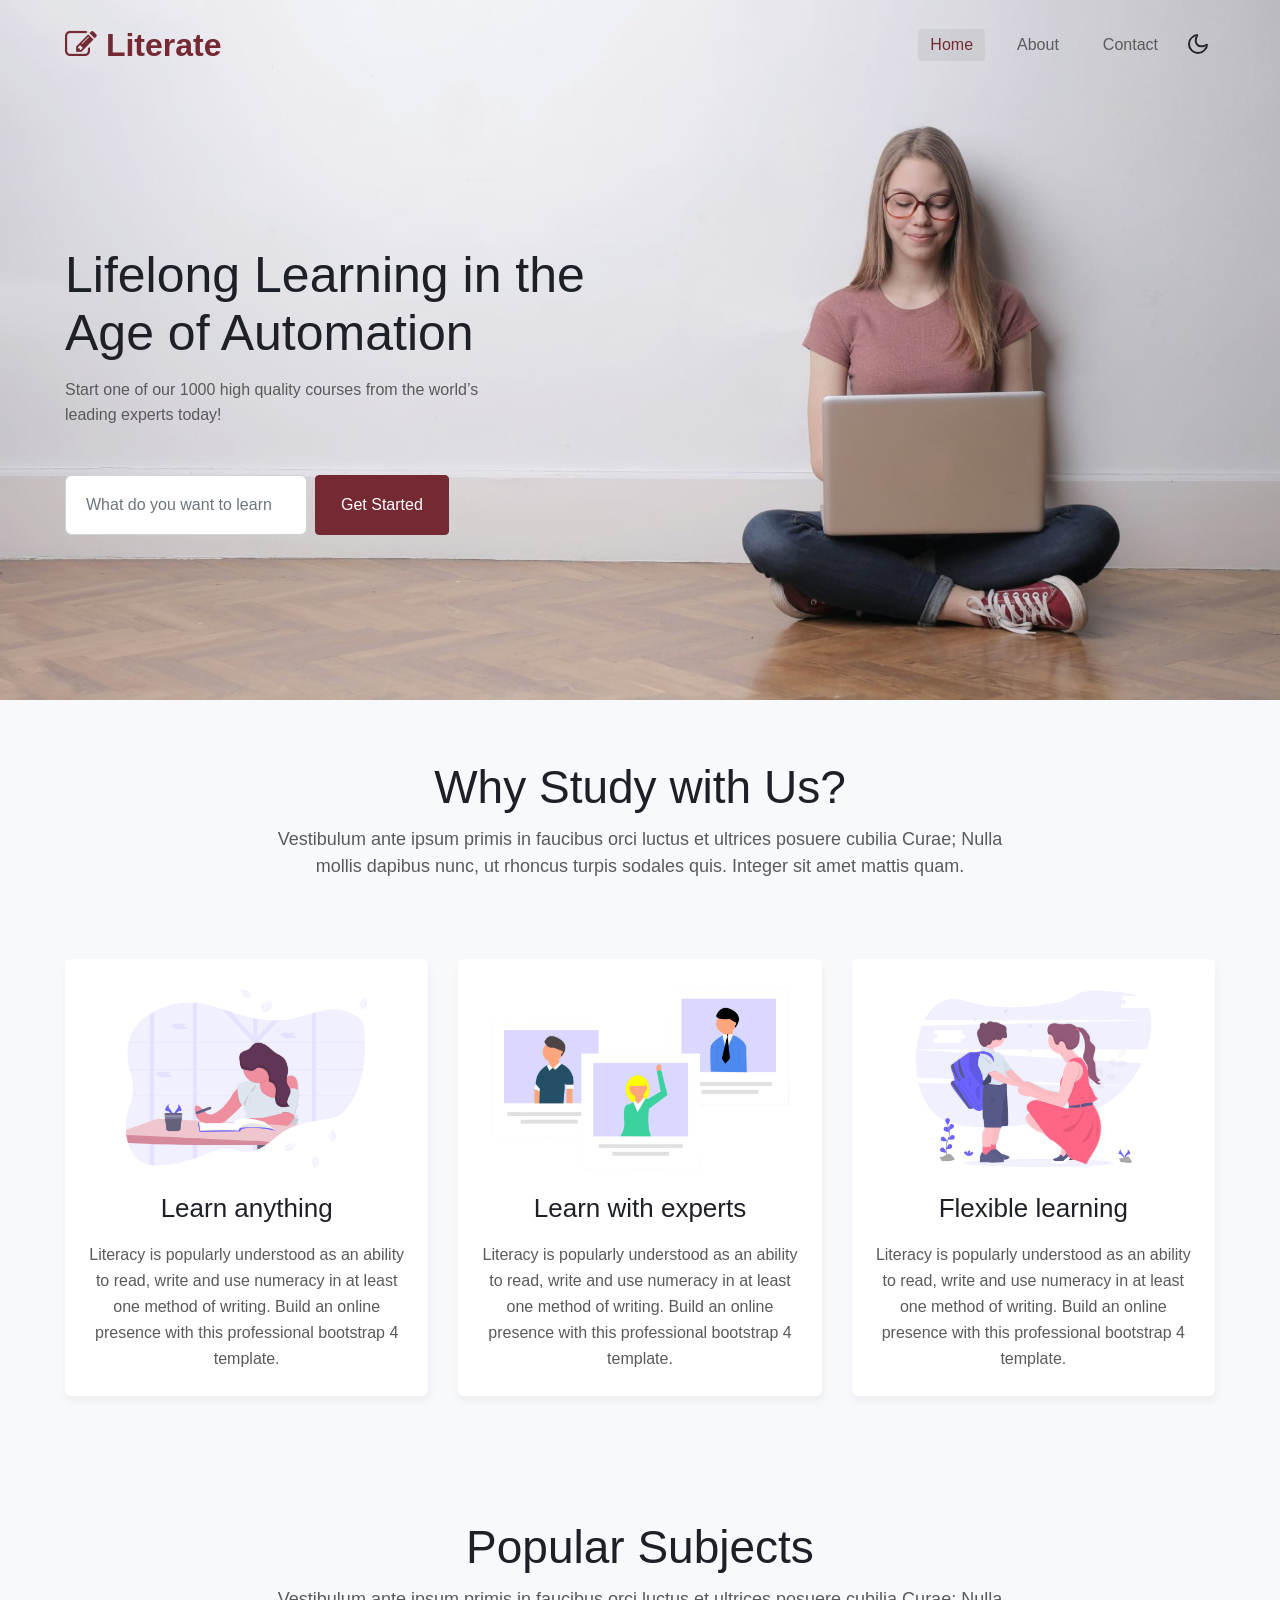
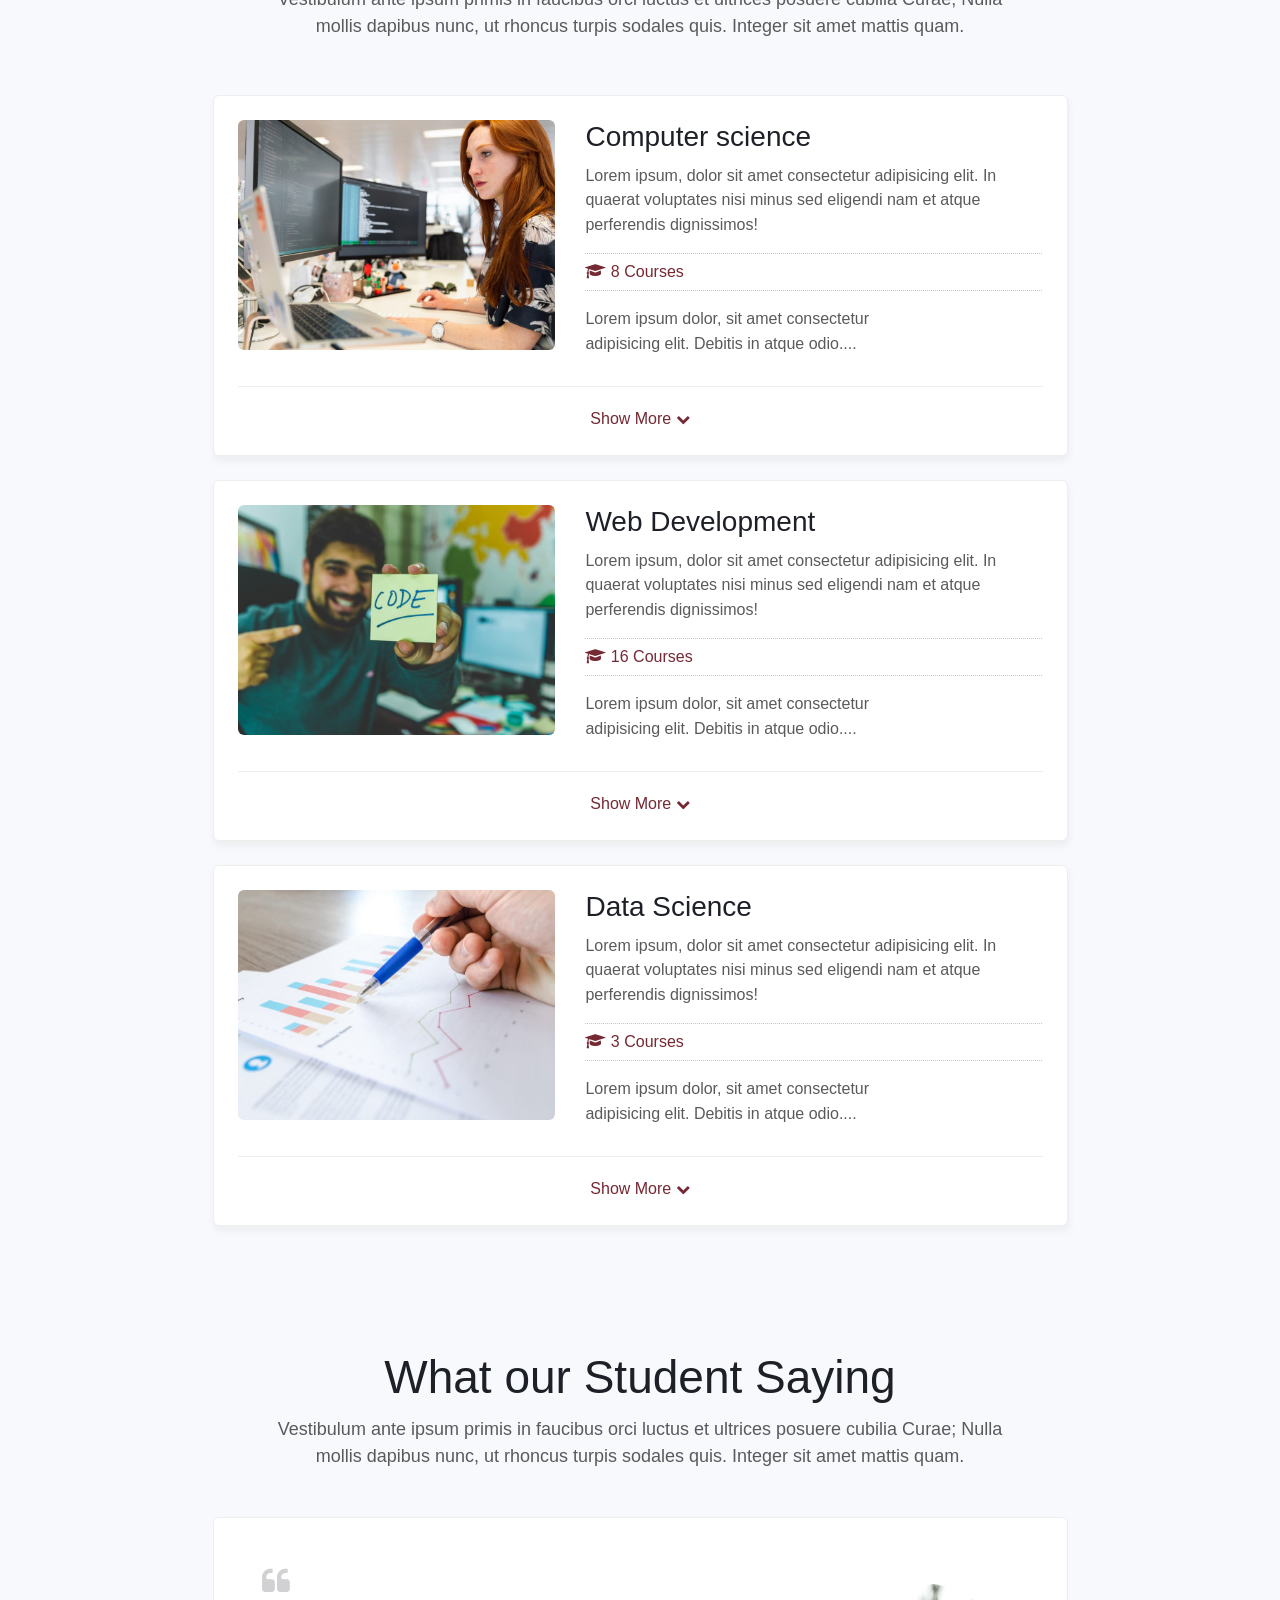
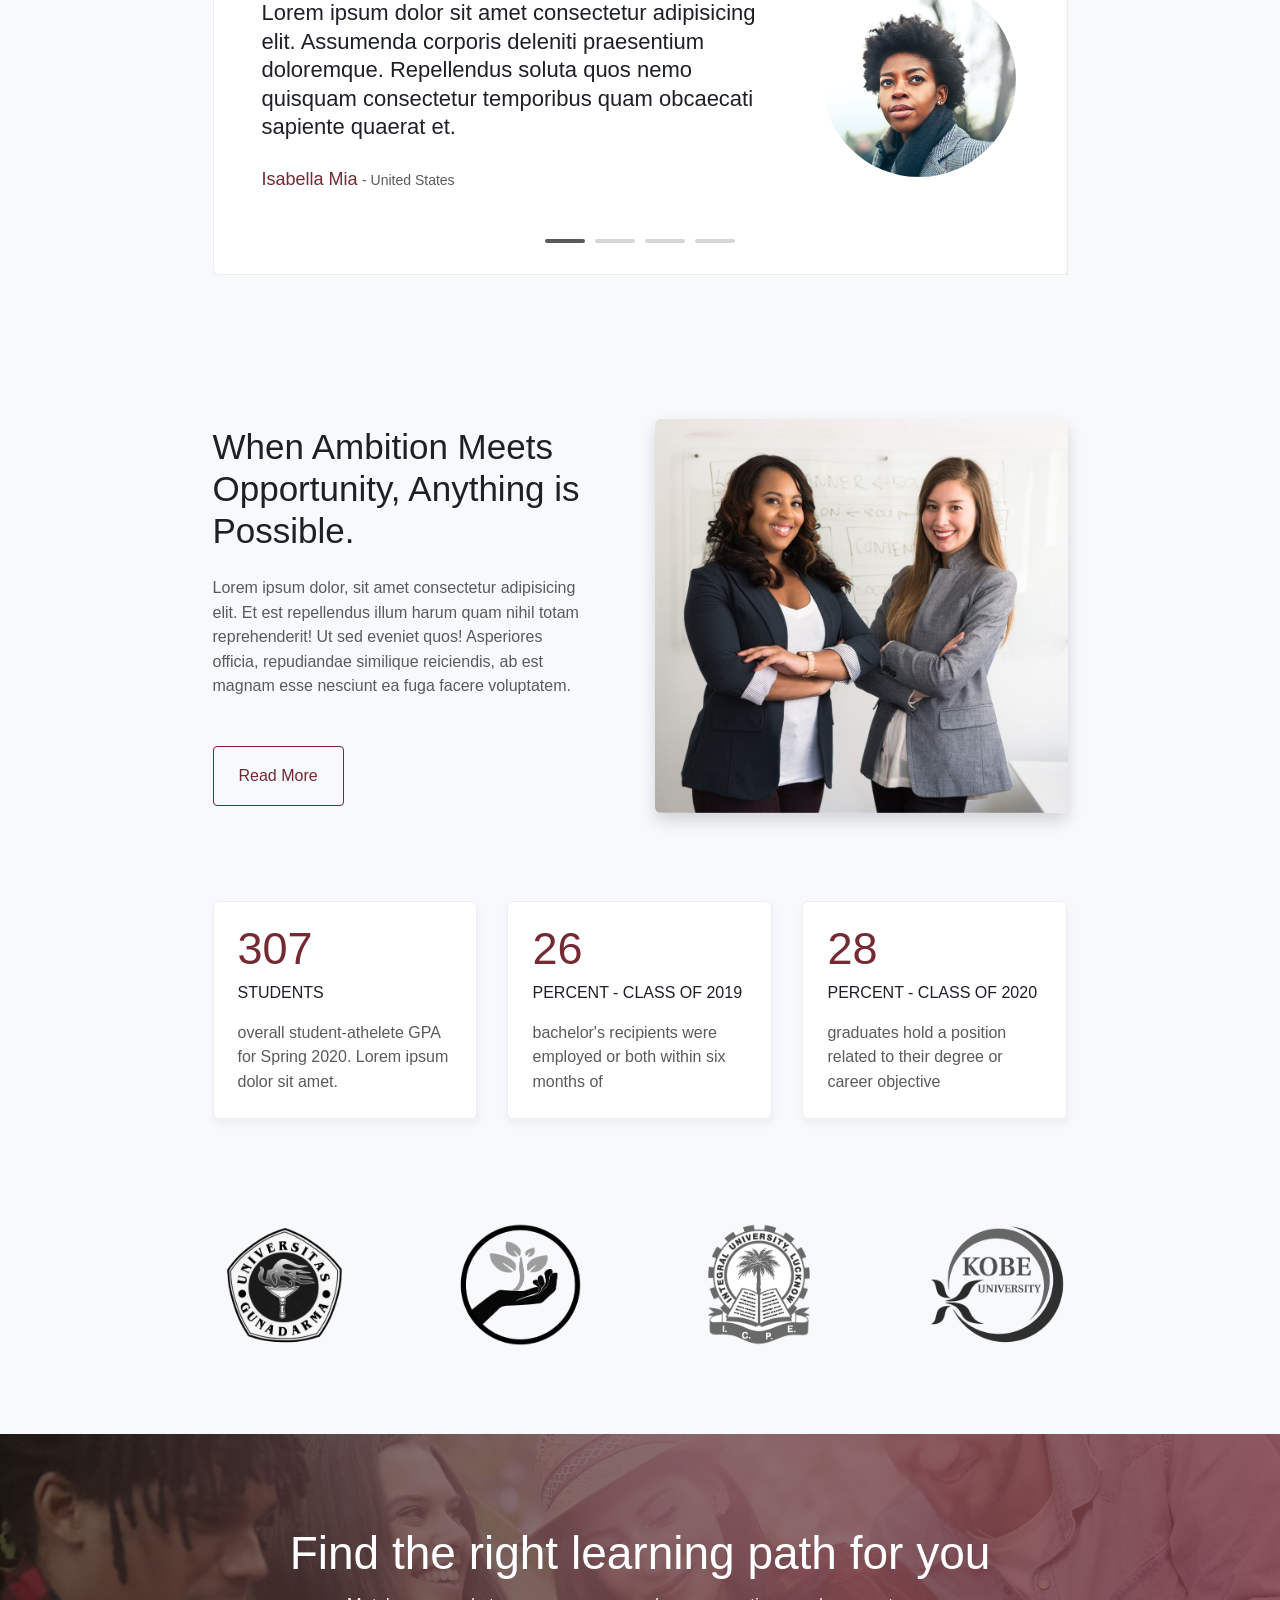
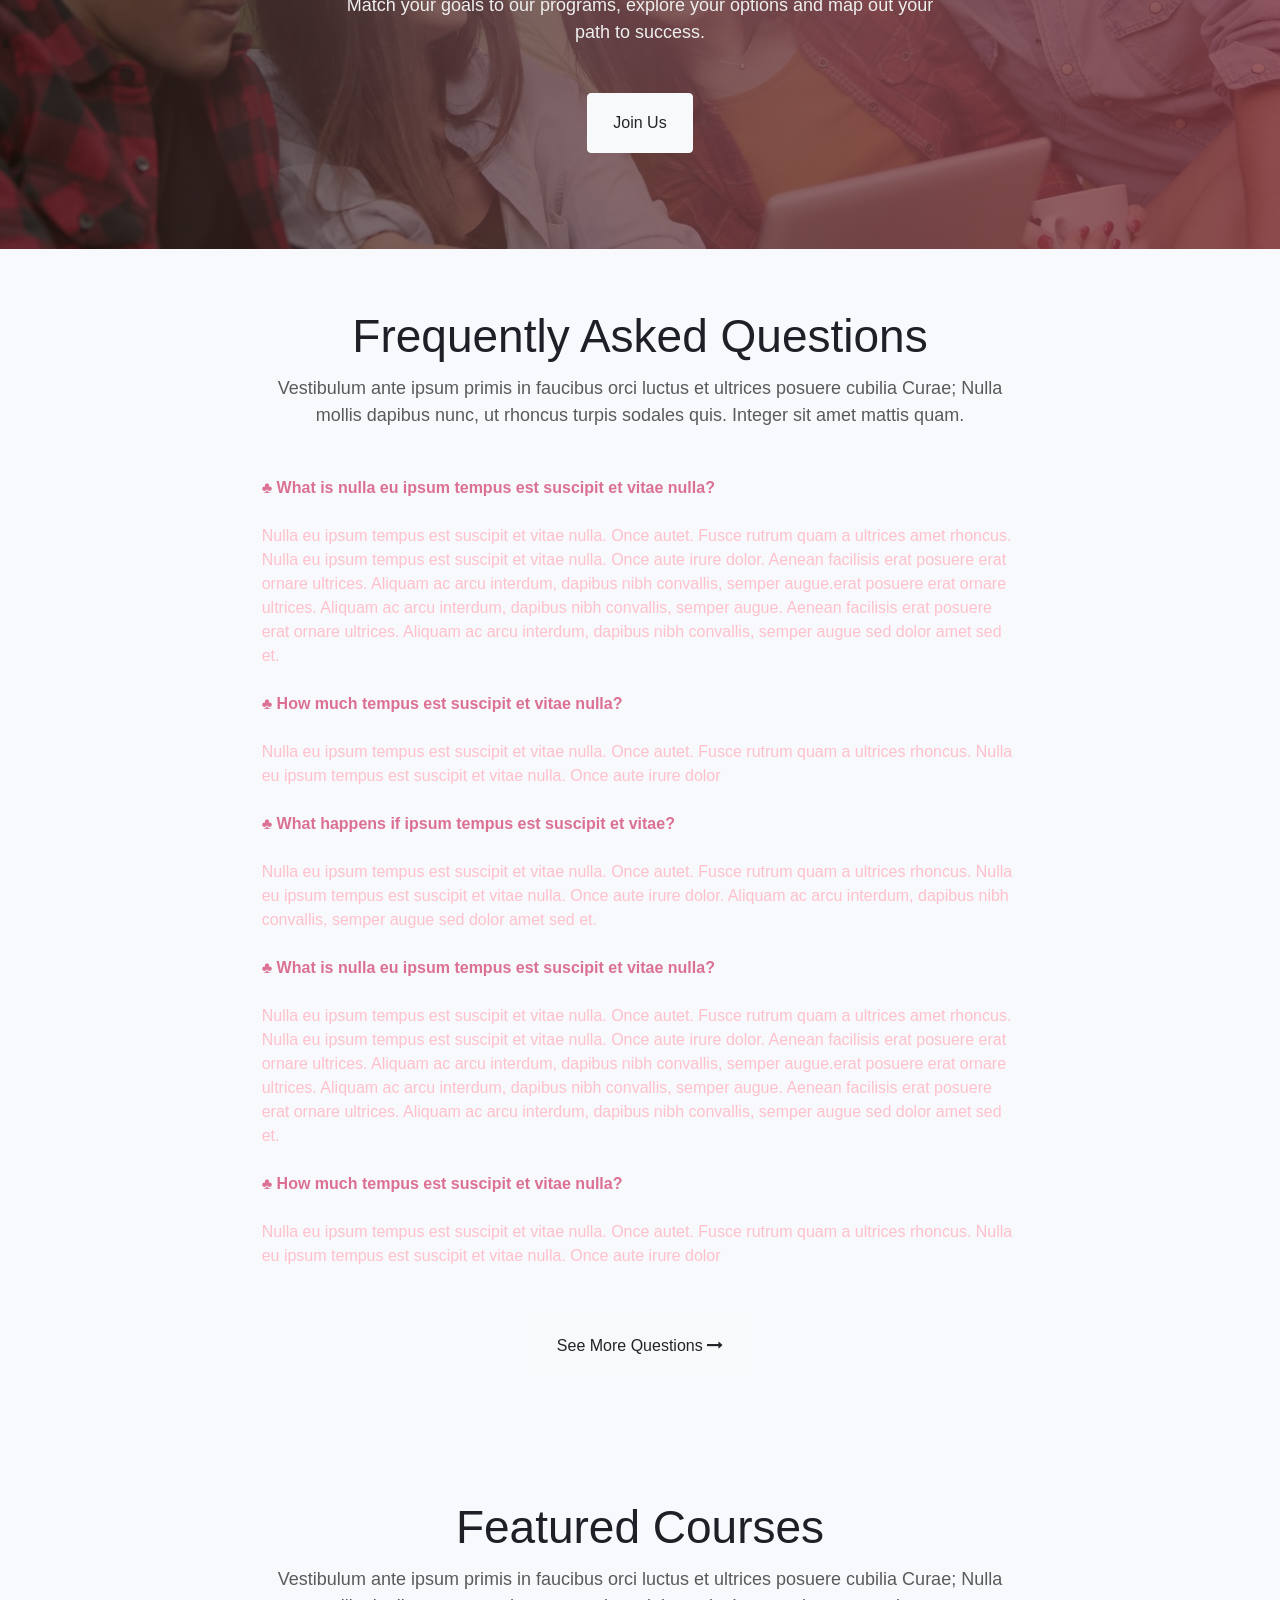
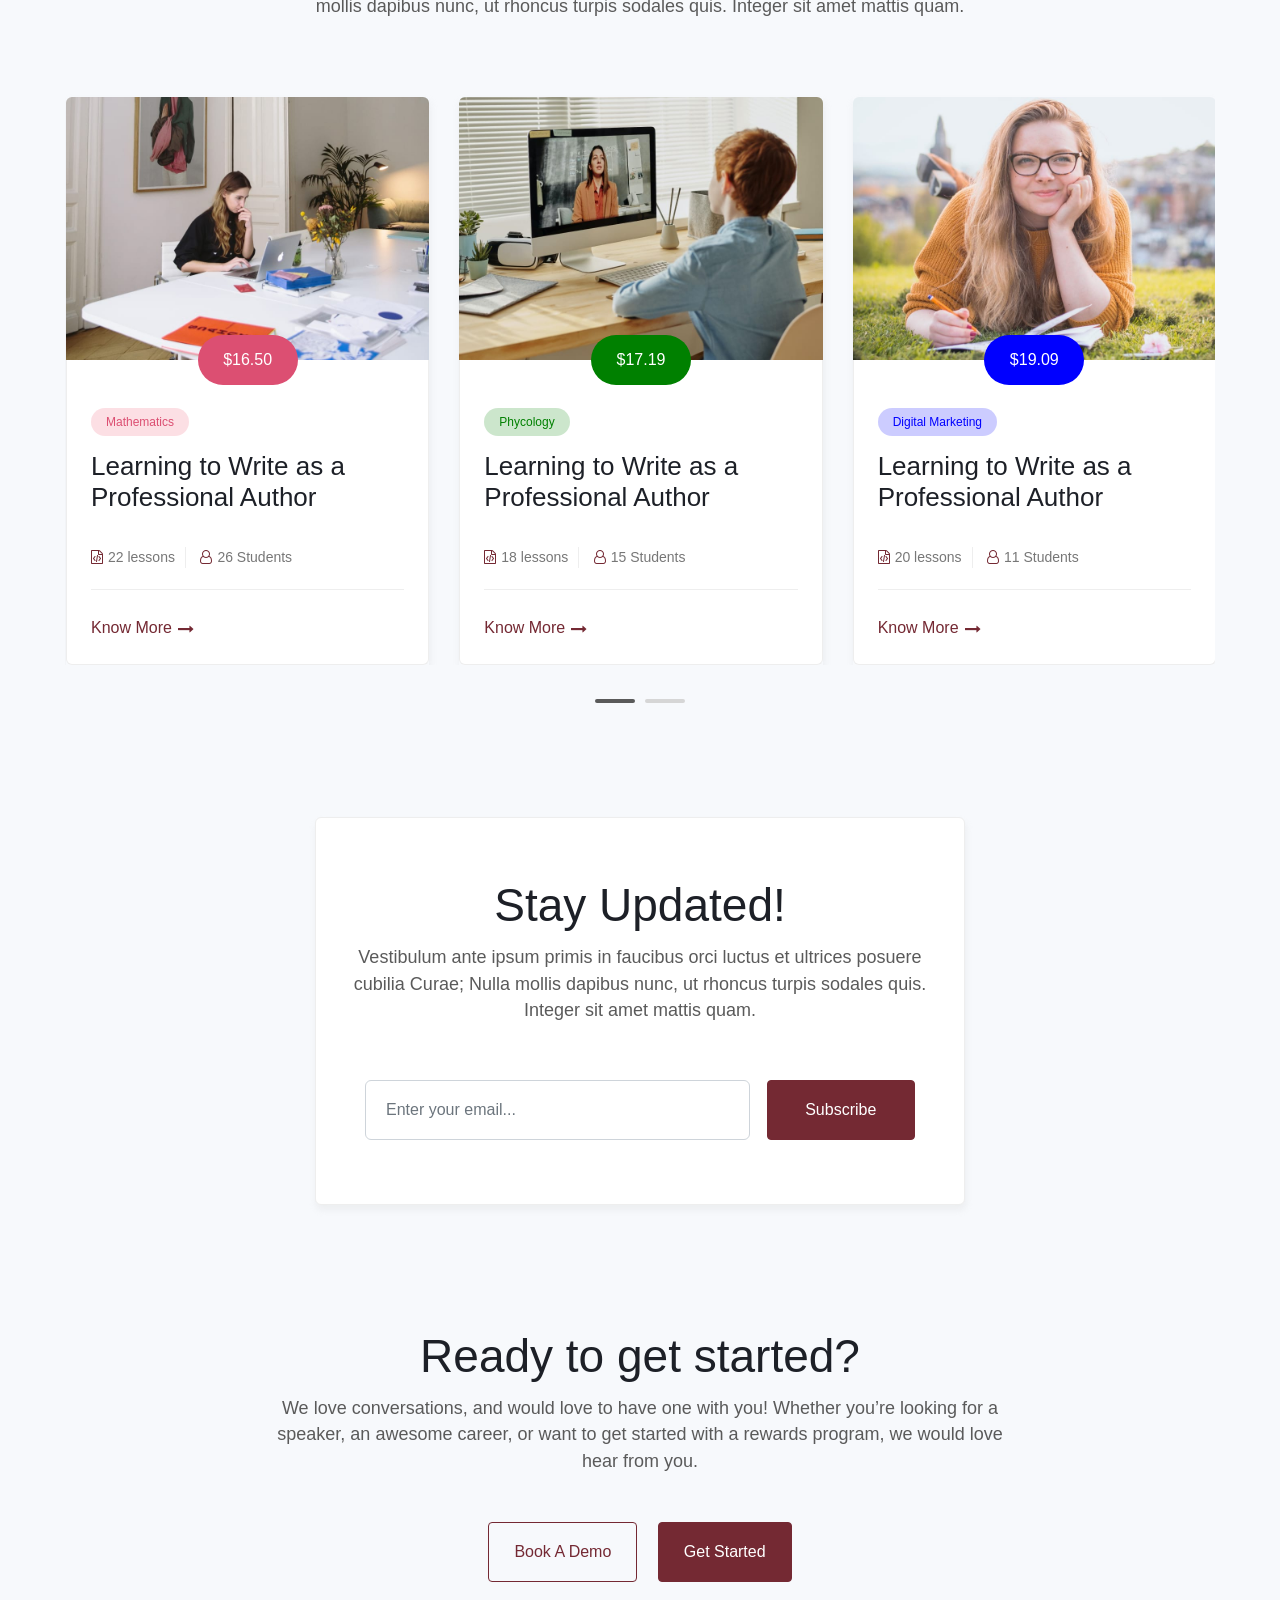
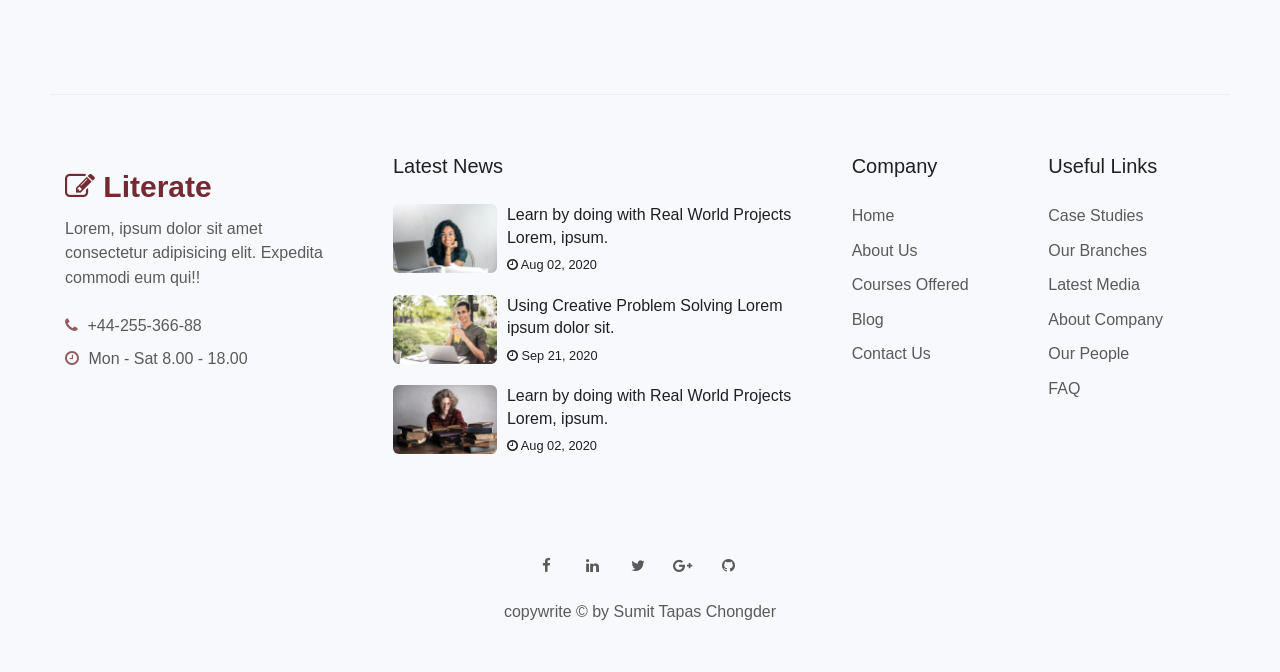
==== commit d6940880: "Update index.html" ====
--- a/index.html
+++ b/index.html
@@ -10,6 +10,15 @@
 
   <!-- Template CSS -->
   <link rel="stylesheet" href="assets/css/style-starter.css">
+  <style>
+    .faq-question{
+      color: palevioletred;
+    }
+
+    .panel-content{
+      color: pink;
+    }
+  </style>
 </head>
 
 <body>
@@ -603,9 +612,10 @@
         <div class="row">
           <div class="col-lg-8 col-md-9 mx-auto">
             <div class="faq-question">
-              <input id="q1" type="checkbox" class="panel">
-              <div class="plus">+</div>
-              <label for="q1" class="panel-title">What is nulla eu ipsum tempus est suscipit et vitae nulla?</label>
+              <!-- <input id="q1" type="checkbox" class="panel"> -->
+              <!-- <div class="plus">+</div> -->
+              <strong for="q1" class="panel-title">&#9827; What is nulla eu ipsum tempus est suscipit et vitae nulla?</strong>
+              <br> <br>
               <div class="panel-content">Nulla eu ipsum tempus est suscipit et vitae nulla. Once autet.
                 Fusce rutrum quam a ultrices amet rhoncus. Nulla eu ipsum tempus est suscipit et vitae nulla. Once
                 aute irure dolor. Aenean facilisis erat posuere erat ornare ultrices. Aliquam ac arcu interdum,
@@ -613,28 +623,34 @@
                 dapibus nibh convallis, semper augue. Aenean facilisis erat posuere erat ornare ultrices.
                 Aliquam ac arcu interdum, dapibus nibh convallis, semper augue sed dolor amet sed et. </div>
             </div>
+            <br>
             <div class="faq-question">
-              <input id="q2" type="checkbox" class="panel">
-              <div class="plus">+</div>
-              <label for="q2" class="panel-title">How much tempus est suscipit et vitae nulla?</label>
+              <!-- <input id="q2" type="checkbox" class="panel"> -->
+              <!-- <div class="plus">+</div> -->
+              <strong for="q2" class="panel-title">&#9827; How much tempus est suscipit et vitae nulla?</strong>
+              <br> <br>
               <div class="panel-content">Nulla eu ipsum tempus est suscipit et vitae nulla. Once autet.
                 Fusce rutrum quam a ultrices rhoncus. Nulla eu ipsum tempus est suscipit et vitae nulla. Once
                 aute irure dolor
               </div>
             </div>
+            <br>
             <div class="faq-question">
-              <input id="q3" type="checkbox" class="panel">
-              <div class="plus">+</div>
-              <label for="q3" class="panel-title">What happens if ipsum tempus est suscipit et vitae?</label>
+              <!-- <input id="q3" type="checkbox" class="panel"> -->
+              <!-- <div class="plus">+</div> -->
+              <strong for="q3" class="panel-title">&#9827; What happens if ipsum tempus est suscipit et vitae?</strong>
+              <br> <br>
               <div class="panel-content">Nulla eu ipsum tempus est suscipit et vitae nulla. Once autet.
                 Fusce rutrum quam a ultrices rhoncus. Nulla eu ipsum tempus est suscipit et vitae nulla. Once
                 aute irure dolor. Aliquam ac arcu interdum, dapibus nibh convallis, semper augue sed dolor amet sed et.
               </div>
             </div>
+            <br>
             <div class="faq-question">
-              <input id="q4" type="checkbox" class="panel">
-              <div class="plus">+</div>
-              <label for="q4" class="panel-title">What is nulla eu ipsum tempus est suscipit et vitae nulla?</label>
+              <!-- <input id="q4" type="checkbox" class="panel"> -->
+              <!-- <div class="plus">+</div> -->
+              <strong for="q4" class="panel-title">&#9827; What is nulla eu ipsum tempus est suscipit et vitae nulla?</strong>
+              <br> <br>
               <div class="panel-content">Nulla eu ipsum tempus est suscipit et vitae nulla. Once autet.
                 Fusce rutrum quam a ultrices amet rhoncus. Nulla eu ipsum tempus est suscipit et vitae nulla. Once
                 aute irure dolor. Aenean facilisis erat posuere erat ornare ultrices. Aliquam ac arcu interdum,
@@ -642,10 +658,12 @@
                 dapibus nibh convallis, semper augue. Aenean facilisis erat posuere erat ornare ultrices.
                 Aliquam ac arcu interdum, dapibus nibh convallis, semper augue sed dolor amet sed et. </div>
             </div>
+            <br>
             <div class="faq-question">
-              <input id="q5" type="checkbox" class="panel">
-              <div class="plus">+</div>
-              <label for="q5" class="panel-title">How much tempus est suscipit et vitae nulla?</label>
+              <!-- <input id="q5" type="checkbox" class="panel"> -->
+              <!-- <div class="plus">+</div> -->
+              <strong for="q5" class="panel-title">&#9827; How much tempus est suscipit et vitae nulla?</strong>
+              <br> <br>
               <div class="panel-content">Nulla eu ipsum tempus est suscipit et vitae nulla. Once autet.
                 Fusce rutrum quam a ultrices rhoncus. Nulla eu ipsum tempus est suscipit et vitae nulla. Once
                 aute irure dolor
@@ -925,7 +943,7 @@
               </ul>
             </div>
             <div class="columns mt-3">
-              <p>copywrite &copy; by Sumit Chongder
+              <p>copywrite &copy; by Sumit Tapas Chongder
               </p>
             </div>
           </div>
@@ -1233,4 +1251,4 @@
 
 </body>
 
-</html>+</html>
